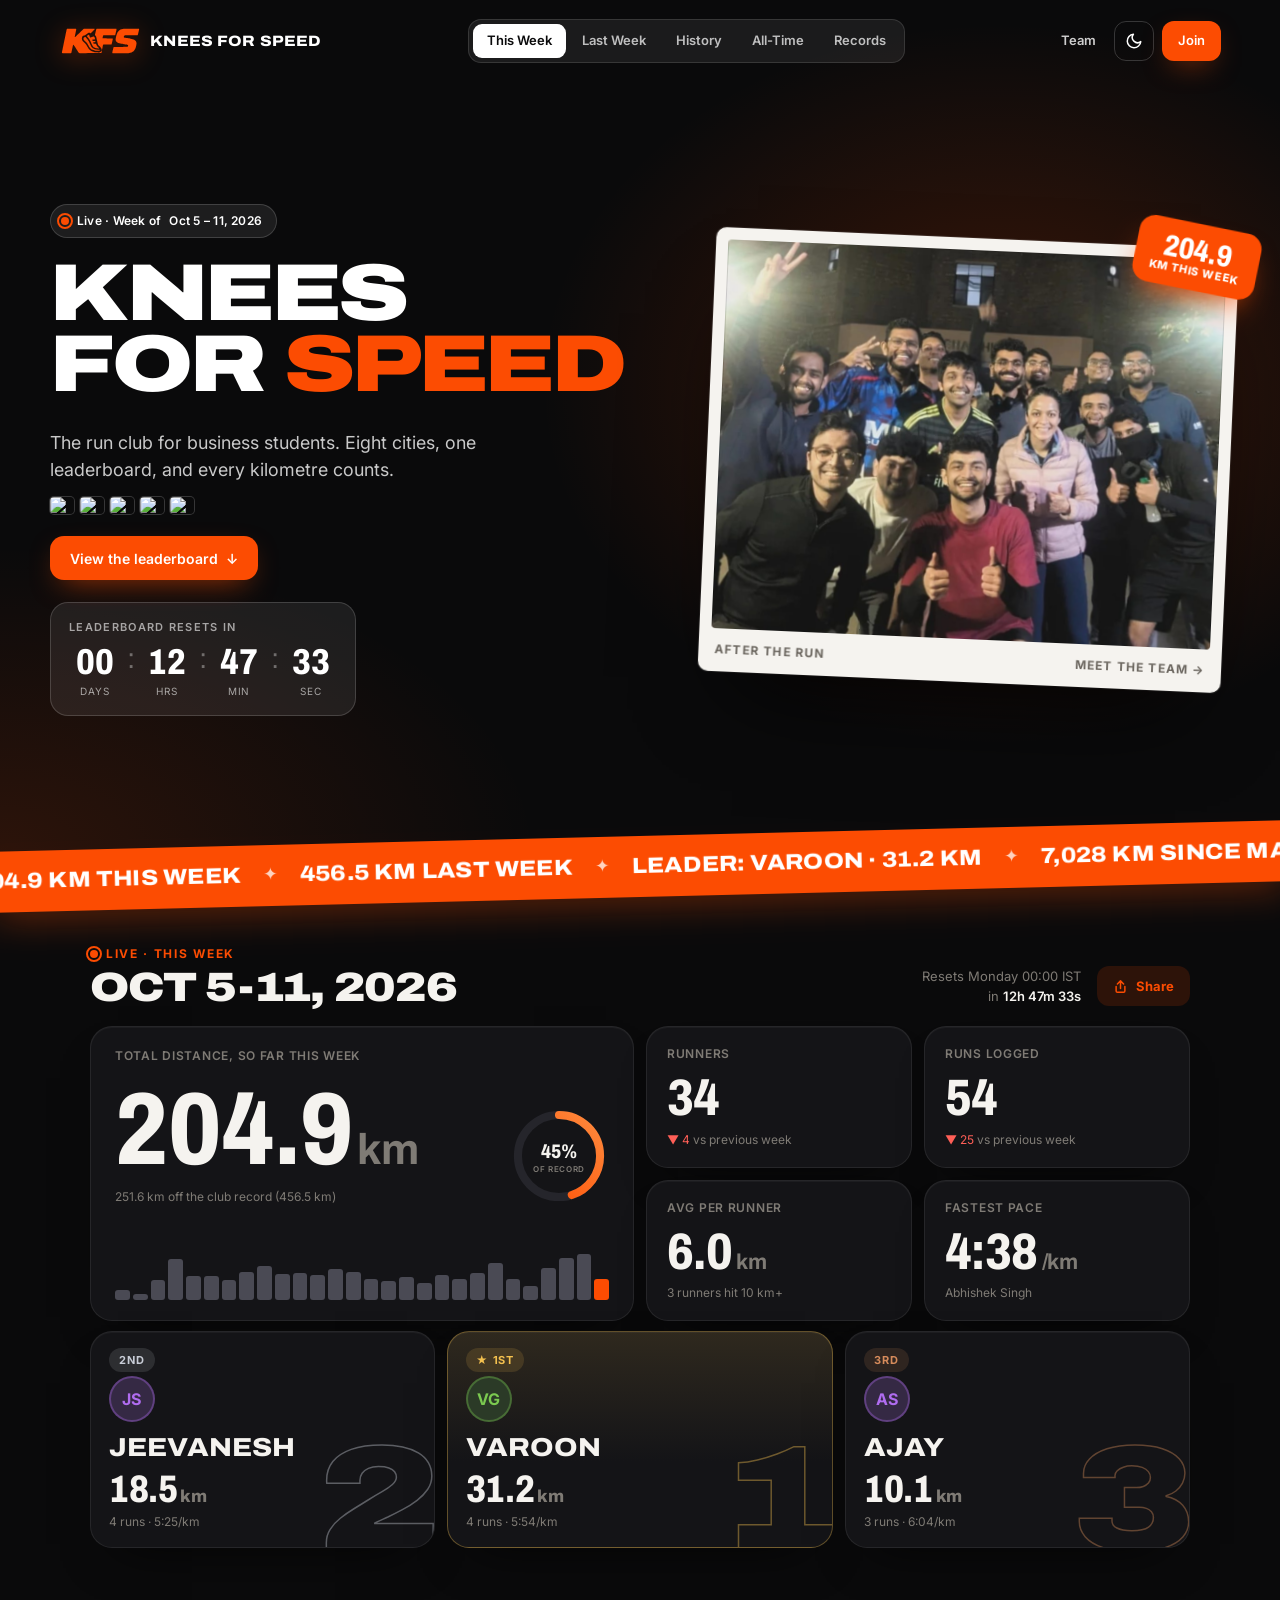
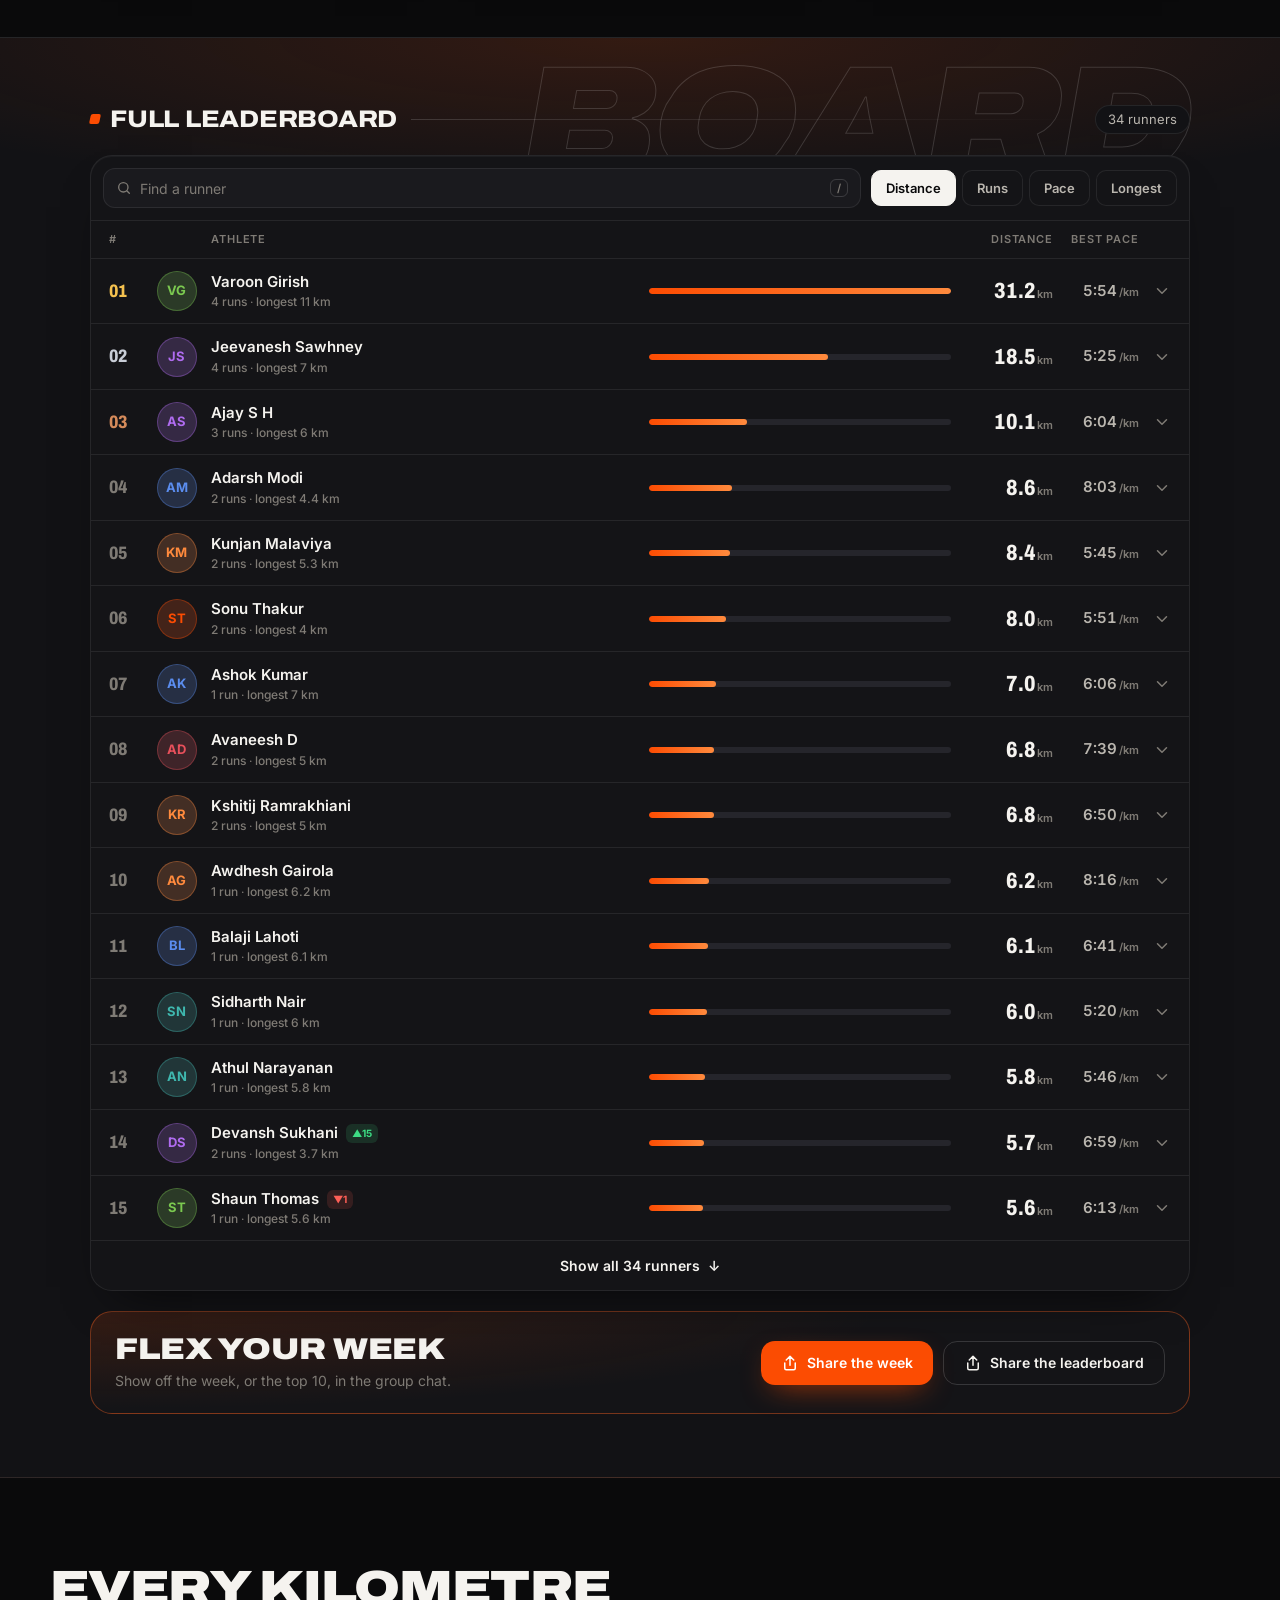
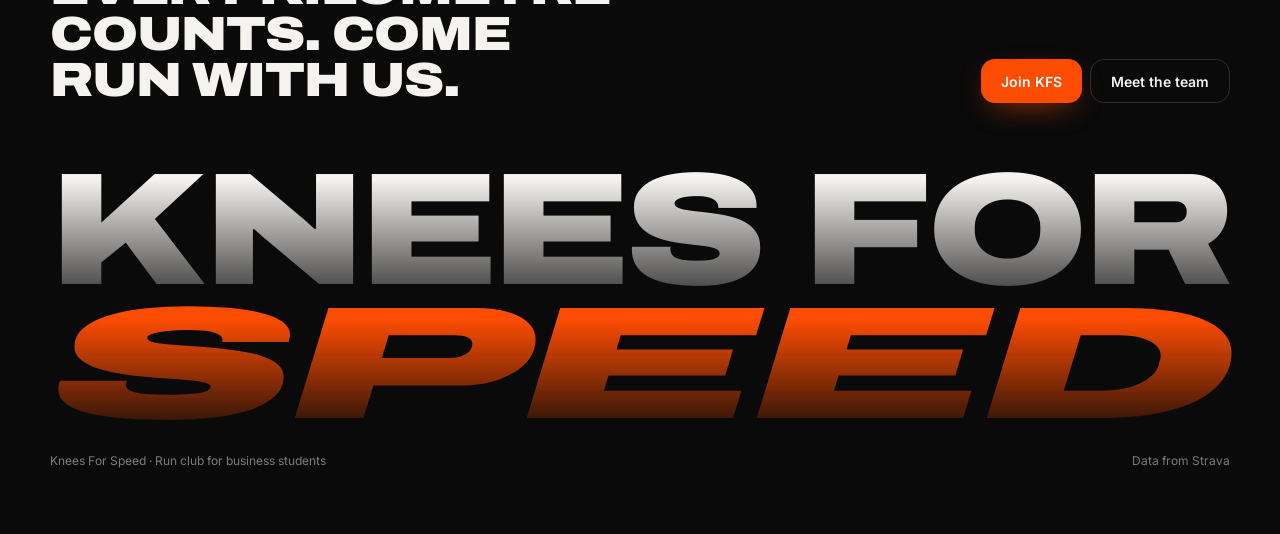
==== index.html @ c0ca11fa "Publish KFS 2.0 preview from 033db33" ====
<!DOCTYPE html>
<html lang="en" data-theme="dark">
<head>
<meta charset="UTF-8">
<meta name="viewport" content="width=device-width, initial-scale=1.0, viewport-fit=cover">
<title>Knees For Speed – Leaderboard</title>
<meta name="description" content="Knees For Speed: the run club for business students. Weekly leaderboard, club records and all-time stats.">
<meta name="theme-color" content="#0A0A0B">
<meta name="robots" content="noindex, nofollow"> <!-- preview build: keep it out of search so it never competes with kneesforspeed.com -->
<link rel="icon" type="image/svg+xml" href="assets/brand/kfs-icon.svg">
<link rel="icon" type="image/png" sizes="32x32" href="assets/brand/kfs-icon-32.png">
<link rel="apple-touch-icon" href="assets/brand/kfs-icon-180.png">
<script>try{var t=localStorage.getItem('kfs2-theme');if(t){document.documentElement.dataset.theme=t;if(t==='light'){var m=document.querySelector('meta[name="theme-color"]');if(m)m.content='#F4F1EC'}}}catch(e){}</script>
<script>try{if(!sessionStorage.getItem('kfs2-intro')&&!matchMedia('(prefers-reduced-motion: reduce)').matches){document.documentElement.classList.add('intro');setTimeout(function(){document.documentElement.classList.remove('intro','intro-leaving')},8000)}}catch(e){}</script>
<!-- Google Analytics: only on the real domain, so localhost previews don't skew stats -->
<script>
  if (location.hostname.endsWith('kneesforspeed.com')) {
    var s = document.createElement('script'); s.async = true; s.src = 'https://www.googletagmanager.com/gtag/js?id=G-J4LDVH8261'; document.head.appendChild(s);
    window.dataLayer = window.dataLayer || [];
    function gtag(){dataLayer.push(arguments);}
    gtag('js', new Date()); gtag('config', 'G-J4LDVH8261');
  }
</script>
<meta property="og:title" content="Knees For Speed – Weekly Leaderboard">
<meta property="og:description" content="Run club for business students. See this week's rankings.">
<meta property="og:image" content="https://github.com/user-attachments/assets/1ad6ab01-41c3-4ac3-8b93-d60dc85ade84">
<meta property="og:url" content="https://kneesforspeed.com">
<meta property="og:type" content="website">
<link rel="preconnect" href="https://fonts.googleapis.com">
<link rel="preconnect" href="https://fonts.gstatic.com" crossorigin>
<link href="https://fonts.googleapis.com/css2?family=Archivo:ital,wdth,wght@0,62..125,400..900;1,62..125,400..900&family=Inter:wght@400;500;600;700&display=swap" rel="stylesheet">
<link rel="stylesheet" href="assets/kfs2.css">
</head>
<body>
<!-- intro: logo reveal that flies into the nav (assets/intro.js); shown once per visit -->
<div class="intro-screen" aria-hidden="true">
  <div class="intro-lines"><i></i><i></i><i></i><i></i><i></i></div>
  <div class="intro-stage">
    <div class="intro-mark"><img src="assets/brand/kfs-logo.svg" alt="" width="613" height="201"><span class="intro-streak"></span></div>
    <div class="intro-bar"><i></i></div>
  </div>
</div>
<div class="progress" aria-hidden="true"></div>
<div class="top-blur" aria-hidden="true"><i></i><i></i><i></i></div>

<header class="nav">
  <a class="brand" href="./" data-route="home" aria-label="Knees For Speed home">
    <img class="brand-logo" src="assets/brand/kfs-logo.svg" alt="KFS" width="80" height="26"><span class="brand-word">Knees For Speed</span>
  </a>
  <nav class="tabs" data-tabs role="tablist" aria-label="Leaderboards">
    <span class="tabs-ind" aria-hidden="true"></span>
    <button class="tab" role="tab" data-route="this-week">This Week</button>
    <button class="tab" role="tab" data-route="last-week">Last Week</button>
    <button class="tab" role="tab" data-route="history">History</button>
    <button class="tab" role="tab" data-route="all-time">All-Time</button>
    <button class="tab" role="tab" data-route="records">Records</button>
  </nav>
  <div class="nav-actions">
    <a class="nav-team" href="team.html">Team</a>
    <button class="icon-btn" data-theme-toggle aria-label="Switch light / dark mode" title="Morning run mode">
      <svg class="theme-moon" viewBox="0 0 24 24" fill="none" stroke="currentColor" stroke-width="2" stroke-linecap="round" stroke-linejoin="round"><path d="M21 12.8A9 9 0 1 1 11.2 3a7 7 0 0 0 9.8 9.8z"/></svg>
      <svg class="theme-sun" viewBox="0 0 24 24" fill="none" stroke="currentColor" stroke-width="2" stroke-linecap="round"><circle cx="12" cy="12" r="4"/><path d="M12 2v2M12 20v2M4.9 4.9l1.4 1.4M17.7 17.7l1.4 1.4M2 12h2M20 12h2M4.9 19.1l1.4-1.4M17.7 6.3l1.4-1.4"/></svg>
    </button>
    <button class="btn btn-primary btn-sm magnetic" data-open="join">Join</button>
  </div>
</header>

<section class="hero" aria-label="Knees For Speed">
  <div class="hero-inner">
    <div class="live-chip fade-up" style="--d:.1s"><span class="pulse"></span>Live · Week of <span data-badge></span></div>
    <h1 class="hero-title" data-split data-fit-title="196" aria-label="Knees For Speed">
      <span class="line" aria-hidden="true">Knees</span>
      <span class="line" aria-hidden="true">For <span class="accent">Speed</span></span>
    </h1>
    <figure class="hero-frame">
      <img src="images/hero-group.jpg" alt="Runners from a KFS group run" width="1079" height="841" fetchpriority="high" onerror="this.closest('figure').remove()">
      <figcaption><span>After the run</span><a class="frame-link" href="team.html">Meet the team →</a></figcaption>
      <span class="frame-sticker" data-hero-stat></span>
    </figure>
    <div class="hero-bottom">
      <div>
        <p class="hero-sub fade-up" style="--d:.7s">The run club for business students. Eight cities, one leaderboard, and every kilometre counts.</p>
        <div class="flags fade-up" style="--d:.8s" aria-label="Cities in India, Germany, France, Italy and Spain">
          <img src="https://flagcdn.com/w40/in.png" alt="India" title="India">
          <img src="https://flagcdn.com/w40/de.png" alt="Germany" title="Germany">
          <img src="https://flagcdn.com/w40/fr.png" alt="France" title="France">
          <img src="https://flagcdn.com/w40/it.png" alt="Italy" title="Italy">
          <img src="https://flagcdn.com/w40/es.png" alt="Spain" title="Spain">
        </div>
        <div class="hero-ctas fade-up" style="--d:.9s">
          <a class="btn btn-primary magnetic" href="./" data-route="home">View the leaderboard <span class="arrow">↓</span></a>
        </div>
      </div>
      <div class="countdown fade-up" style="--d:1s" aria-label="Time until the weekly leaderboard resets">
        <div class="countdown-label">Leaderboard resets in</div>
        <div class="cd">
          <div class="cd-unit"><span class="cd-val" data-cd="d">00</span><span class="cd-lbl">Days</span></div><span class="cd-sep">:</span>
          <div class="cd-unit"><span class="cd-val" data-cd="h">00</span><span class="cd-lbl">Hrs</span></div><span class="cd-sep">:</span>
          <div class="cd-unit"><span class="cd-val" data-cd="m">00</span><span class="cd-lbl">Min</span></div><span class="cd-sep">:</span>
          <div class="cd-unit"><span class="cd-val" data-cd="s">00</span><span class="cd-lbl">Sec</span></div>
        </div>
      </div>
    </div>
  </div>
</section>

<div class="marquee" aria-hidden="true"><div class="marquee-track" id="marquee-track"></div></div>

<main class="main" id="main">
  <section class="view" id="view-week" data-view="week" aria-label="This week"></section>
  <section class="view" id="view-last" data-view="last" aria-label="Last week"></section>
  <section class="view" id="view-history" data-view="history" aria-label="History"></section>
  <section class="view" id="view-alltime" data-view="alltime" aria-label="All-time"></section>
  <section class="view" id="view-records" data-view="records" aria-label="Records"></section>
</main>

<footer class="footer">
  <div class="footer-inner">
    <div class="footer-top">
      <div class="footer-cta">Every kilometre counts. Come run with us.</div>
      <div class="footer-links">
        <button class="btn btn-primary magnetic" data-open="join">Join KFS</button>
        <a class="btn btn-ghost" href="team.html">Meet the team</a>
      </div>
    </div>
    <div class="footer-word" aria-hidden="true"><span class="fw-line" data-fit>Knees For</span><span class="fw-line" data-fit="stretch">Speed</span></div>
    <div class="footer-meta"><span>Knees For Speed · Run club for business students</span><span>Data from Strava</span></div>
  </div>
</footer>

<nav class="tabbar" data-tabs role="tablist" aria-label="Leaderboards">
  <span class="tabbar-ind" aria-hidden="true"></span>
  <button class="tb" role="tab" data-route="this-week"><svg viewBox="0 0 24 24" fill="none" stroke="currentColor" stroke-width="1.8" stroke-linecap="round" stroke-linejoin="round"><path d="M13 4a1.5 1.5 0 1 0 3 0 1.5 1.5 0 0 0-3 0M7 21l3-4 2.5 1L14 14l3 2 3-1M9.5 12 11 8l3.5 1.5L17 13M11 8 7 9.5 6 13"/></svg>This week</button>
  <button class="tb" role="tab" data-route="last-week"><svg viewBox="0 0 24 24" fill="none" stroke="currentColor" stroke-width="1.8" stroke-linecap="round" stroke-linejoin="round"><path d="M3 12a9 9 0 1 0 3-6.7L3 8"/><path d="M3 3v5h5M12 7v5l3 2"/></svg>Last week</button>
  <button class="tb" role="tab" data-route="history"><svg viewBox="0 0 24 24" fill="none" stroke="currentColor" stroke-width="1.8" stroke-linecap="round"><path d="M4 20V10M10 20V4M16 20v-8M22 20H2"/></svg>History</button>
  <button class="tb" role="tab" data-route="all-time"><svg viewBox="0 0 24 24" fill="none" stroke="currentColor" stroke-width="1.8" stroke-linecap="round" stroke-linejoin="round"><circle cx="12" cy="12" r="9"/><path d="M3 12h18M12 3a14 14 0 0 1 0 18M12 3a14 14 0 0 0 0 18"/></svg>All-time</button>
  <button class="tb" role="tab" data-route="records"><svg viewBox="0 0 24 24" fill="none" stroke="currentColor" stroke-width="1.8" stroke-linecap="round" stroke-linejoin="round"><path d="M8 21h8M12 17v4M7 4h10v5a5 5 0 0 1-10 0V4zM17 6h3v1a3 3 0 0 1-3 3M7 6H4v1a3 3 0 0 0 3 3"/></svg>Records</button>
</nav>

<div class="sheet-overlay" id="join" role="dialog" aria-modal="true" aria-labelledby="join-title">
  <div class="sheet" tabindex="-1">
    <div class="sheet-grab" aria-hidden="true"></div>
    <button class="icon-btn sheet-close" data-close aria-label="Close"><svg viewBox="0 0 24 24" fill="none" stroke="currentColor" stroke-width="2" stroke-linecap="round"><path d="M18 6 6 18M6 6l12 12"/></svg></button>
    <div class="sheet-title" id="join-title">Join KFS</div>
    <div class="sheet-sub">Business school run club · 8 cities · growing weekly</div>
    <a class="join-opt" href="https://strava.app.link/9Sa62cOuVYb" target="_blank" rel="noopener" style="--c:#FC4C02">
      <span class="join-ico"><svg viewBox="0 0 24 24" fill="#FC4C02"><path d="M15.387 17.944l-2.089-4.116h-3.065L15.387 24l5.15-10.172h-3.066m-7.008-5.599l2.836 5.598h4.172L10.463 0l-7 13.828h4.169"/></svg></span>
      <span class="join-txt"><b>Join the leaderboard</b><span>Follow KFS on Strava. Your runs get tracked automatically.</span></span>
      <span class="join-arrow">→</span>
    </a>
    <a class="join-opt" href="https://chat.whatsapp.com/DvPdRcacuMw9NPap6H95aM?mode=hqrt3" target="_blank" rel="noopener" style="--c:#25D366">
      <span class="join-ico"><svg viewBox="0 0 24 24" fill="#25D366"><path d="M17.472 14.382c-.297-.149-1.758-.867-2.03-.967-.273-.099-.471-.148-.67.15-.197.297-.767.966-.94 1.164-.173.199-.347.223-.644.075-.297-.15-1.255-.463-2.39-1.475-.883-.788-1.48-1.761-1.653-2.059-.173-.297-.018-.458.13-.606.134-.133.298-.347.446-.52.149-.174.198-.298.298-.497.099-.198.05-.371-.025-.52-.075-.149-.669-1.612-.916-2.207-.242-.579-.487-.5-.669-.51-.173-.008-.371-.01-.57-.01-.198 0-.52.074-.792.372-.272.297-1.04 1.016-1.04 2.479 0 1.462 1.065 2.875 1.213 3.074.149.198 2.096 3.2 5.077 4.487.709.306 1.262.489 1.694.625.712.227 1.36.195 1.871.118.571-.085 1.758-.719 2.006-1.413.248-.694.248-1.289.173-1.413-.074-.124-.272-.198-.57-.347m-5.421 7.403h-.004a9.87 9.87 0 01-5.031-1.378l-.361-.214-3.741.982.998-3.648-.235-.374a9.86 9.86 0 01-1.51-5.26c.001-5.45 4.436-9.884 9.888-9.884 2.64 0 5.122 1.03 6.988 2.898a9.825 9.825 0 012.893 6.994c-.003 5.45-4.437 9.884-9.885 9.884m8.413-18.297A11.815 11.815 0 0012.05 0C5.495 0 .16 5.335.157 11.892c0 2.096.547 4.142 1.588 5.945L.057 24l6.305-1.654a11.882 11.882 0 005.683 1.448h.005c6.554 0 11.89-5.335 11.893-11.893a11.821 11.821 0 00-3.48-8.413z"/></svg></span>
      <span class="join-txt"><b>Weekly updates</b><span>WhatsApp community for leaderboard drops and run chat.</span></span>
      <span class="join-arrow">→</span>
    </a>
    <a class="join-opt" href="https://www.instagram.com/knees_for_speed_mdig" target="_blank" rel="noopener" style="--c:#E1306C">
      <span class="join-ico"><svg viewBox="0 0 24 24" fill="#E1306C"><path d="M12 2.163c3.204 0 3.584.012 4.85.07 3.252.148 4.771 1.691 4.919 4.919.058 1.265.069 1.645.069 4.849 0 3.205-.012 3.584-.069 4.849-.149 3.225-1.664 4.771-4.919 4.919-1.266.058-1.644.07-4.85.07-3.204 0-3.584-.012-4.849-.07-3.26-.149-4.771-1.699-4.919-4.92-.058-1.265-.07-1.644-.07-4.849 0-3.204.013-3.583.07-4.849.149-3.227 1.664-4.771 4.919-4.919 1.266-.057 1.645-.069 4.849-.069zm0-2.163c-3.259 0-3.667.014-4.947.072-4.358.2-6.78 2.618-6.98 6.98-.059 1.281-.073 1.689-.073 4.948 0 3.259.014 3.668.072 4.948.2 4.358 2.618 6.78 6.98 6.98 1.281.058 1.689.072 4.948.072 3.259 0 3.668-.014 4.948-.072 4.354-.2 6.782-2.618 6.979-6.98.059-1.28.073-1.689.073-4.948 0-3.259-.014-3.667-.072-4.947-.196-4.354-2.617-6.78-6.979-6.98-1.281-.059-1.69-.073-4.949-.073zm0 5.838c-3.403 0-6.162 2.759-6.162 6.162s2.759 6.163 6.162 6.163 6.162-2.759 6.162-6.163c0-3.403-2.759-6.162-6.162-6.162zm0 10.162c-2.209 0-4-1.79-4-4 0-2.209 1.791-4 4-4s4 1.791 4 4c0 2.21-1.791 4-4 4zm6.406-11.845c-.796 0-1.441.645-1.441 1.44s.645 1.44 1.441 1.44c.795 0 1.439-.645 1.439-1.44s-.644-1.44-1.439-1.44z"/></svg></span>
      <span class="join-txt"><b>Run stories &amp; content</b><span>Run posts, race recaps and club life on Instagram.</span></span>
      <span class="join-arrow">→</span>
    </a>
  </div>
</div>

<!-- share sheet: preview of the week's share card (assets/share.js) -->
<div class="sheet-overlay" id="share" role="dialog" aria-modal="true" aria-labelledby="share-title">
  <div class="sheet share-sheet" tabindex="-1">
    <div class="sheet-grab" aria-hidden="true"></div>
    <button class="icon-btn sheet-close" data-close aria-label="Close"><svg viewBox="0 0 24 24" fill="none" stroke="currentColor" stroke-width="2" stroke-linecap="round"><path d="M18 6 6 18M6 6l12 12"/></svg></button>
    <div class="sheet-title" id="share-title">Flex your week</div>
    <div class="sheet-sub" data-share-sub>Post it, save it, or share it to the family group chat.</div>
    <div class="seg share-seg" role="group" aria-label="Which image" data-share-seg hidden></div>
    <div class="share-preview">
      <button class="icon-btn share-arrow prev" type="button" data-style-prev aria-label="Previous design"><svg viewBox="0 0 24 24" fill="none" stroke="currentColor" stroke-width="2" stroke-linecap="round" stroke-linejoin="round"><path d="m15 18-6-6 6-6"/></svg></button>
      <img data-share-img alt="" draggable="false">
      <button class="icon-btn share-arrow next" type="button" data-style-next aria-label="Next design"><svg viewBox="0 0 24 24" fill="none" stroke="currentColor" stroke-width="2" stroke-linecap="round" stroke-linejoin="round"><path d="m9 18 6-6-6-6"/></svg></button>
    </div>
    <div class="share-pager"><span class="share-dots" data-style-dots></span><span data-style-name aria-live="polite"></span></div>
    <div class="share-actions">
      <button class="btn btn-primary" data-share-native hidden><svg viewBox="0 0 24 24" fill="none" stroke="currentColor" stroke-width="2" stroke-linecap="round" stroke-linejoin="round"><path d="M12 3v12M7 8l5-5 5 5"/><path d="M5 12v7a2 2 0 0 0 2 2h10a2 2 0 0 0 2-2v-7"/></svg>Share</button>
      <button class="btn btn-ghost" data-share-save><svg viewBox="0 0 24 24" fill="none" stroke="currentColor" stroke-width="2" stroke-linecap="round" stroke-linejoin="round"><path d="M12 3v12M7 10l5 5 5-5"/><path d="M5 21h14"/></svg>Save</button>
      <button class="btn btn-ghost" data-share-copy hidden><svg viewBox="0 0 24 24" fill="none" stroke="currentColor" stroke-width="2" stroke-linecap="round" stroke-linejoin="round"><rect x="9" y="9" width="12" height="12" rx="2"/><path d="M5 15V5a2 2 0 0 1 2-2h10"/></svg>Copy</button>
    </div>
    <div class="share-note" data-share-note role="status"></div>
  </div>
</div>

<!-- Data anchors kept in the exact shape scripts/update_leaderboard.py expects
     (week badge + one card per archived week). Hidden; the app reads them. -->
<div id="data-src" hidden>
  <div class="week-badge"><span>Oct 5 – 11, 2026</span></div>
  <!-- hist-source:start -->
    <div class="hist-week-card" id="hist-week-sep28"><div class="hist-week-title">Sep 28 – Oct 4, 2026</div></div>
    <div class="hist-week-card" id="hist-week-sep21"><div class="hist-week-title">Sep 21 – 27, 2026</div></div>
    <div class="hist-week-card" id="hist-week-sep14"><div class="hist-week-title">Sep 14 – 20, 2026</div></div>
    <div class="hist-week-card" id="hist-week-sep7"><div class="hist-week-title">Sep 7 – 13, 2026</div></div>
    <div class="hist-week-card" id="hist-week-aug24"><div class="hist-week-title">Aug 24 – 30, 2026</div></div>
    <div class="hist-week-card" id="hist-week-aug17"><div class="hist-week-title">Aug 17 – 23, 2026</div></div>
    <div class="hist-week-card" id="hist-week-aug10"><div class="hist-week-title">Aug 10 – 16, 2026</div></div>
    <div class="hist-week-card" id="hist-week-aug3"><div class="hist-week-title">Aug 3 – 9, 2026</div></div>
    <div class="hist-week-card" id="hist-week-jul27"><div class="hist-week-title">Jul 27 – Aug 2, 2026</div></div>
    <div class="hist-week-card" id="hist-week-jul20"><div class="hist-week-title">Jul 20 – 26, 2026</div></div>
    <div class="hist-week-card" id="hist-week-jul13"><div class="hist-week-title">Jul 13 – 19, 2026</div></div>
    <div class="hist-week-card" id="hist-week-jul6"><div class="hist-week-title">Jul 6 – 12, 2026</div></div>
    <div class="hist-week-card" id="hist-week-jun29"><div class="hist-week-title">Jun 29 – Jul 5, 2026</div></div>
    <div class="hist-week-card" id="hist-week-jun22"><div class="hist-week-title">Jun 22 – 28, 2026</div></div>
    <div class="hist-week-card" id="hist-week-jun15"><div class="hist-week-title">Jun 15 – 21, 2026</div></div>
    <div class="hist-week-card" id="hist-week-jun8"><div class="hist-week-title">Jun 8 – 14, 2026</div></div>
    <div class="hist-week-card" id="hist-week-jun1"><div class="hist-week-title">Jun 1 – 7, 2026</div></div>
    <div class="hist-week-card" id="hist-week-may25"><div class="hist-week-title">May 25 – 31, 2026</div></div>
    <div class="hist-week-card" id="hist-week-may18"><div class="hist-week-title">May 18 – 24, 2026</div></div>
    <div class="hist-week-card" id="hist-week-may11"><div class="hist-week-title">May 11 – 17, 2026</div></div>
    <div class="hist-week-card" id="hist-week-may4"><div class="hist-week-title">May 4 – 10, 2026</div></div>
    <div class="hist-week-card" id="hist-week-apr27"><div class="hist-week-title">Apr 27 – May 3, 2026</div></div>
    <div class="hist-week-card" id="hist-week-apr20"><div class="hist-week-title">Apr 20 – 26, 2026</div></div>
    <div class="hist-week-card" id="hist-week-apr13"><div class="hist-week-title">Apr 13 – 19, 2026</div></div>
    <div class="hist-week-card" id="hist-week-apr6"><div class="hist-week-title">Apr 6 – 12, 2026</div></div>
    <div class="hist-week-card" id="hist-week-mar30"><div class="hist-week-title">Mar 30 – Apr 5, 2026</div></div>
    <div class="hist-week-card" id="hist-week-mar23"><div class="hist-week-title">Mar 23 – 29, 2026</div></div>  <!-- hist-source:end -->
</div>

<script>
const hofData = {
  speed: {
    "5K":  [{name:"Sidharth Nair",time:1239,timeStr:"20:39",pace:"4:07/km"},{name:"Sidharth Nair",time:1318,timeStr:"21:58",pace:"4:23/km"},{name:"Sidharth Nair",time:1352,timeStr:"22:32",pace:"4:29/km"},{name:"Swamini G",time:1359,timeStr:"22:39",pace:"4:31/km"},{name:"Bhargav Kumare",time:1380,timeStr:"23:00",pace:"4:36/km"},{name:"Abhishek Singh",time:1410,timeStr:"23:30",pace:"4:42/km"},{name:"Sidharth Nair",time:1419,timeStr:"23:39",pace:"4:43/km"},{name:"Sidharth Nair",time:1434,timeStr:"23:54",pace:"4:46/km"}],
    "10K": [{name:"Sidharth Nair",time:2866,timeStr:"47:46",pace:"4:46/km"},{name:"Abhishek Singh",time:2905,timeStr:"48:25",pace:"4:50/km"},{name:"Sidharth Nair",time:2963,timeStr:"49:23",pace:"4:55/km"},{name:"Sidharth Nair",time:2982,timeStr:"49:42",pace:"4:57/km"},{name:"Sidharth Nair",time:2991,timeStr:"49:51",pace:"4:58/km"},{name:"Abhishek Singh",time:3014,timeStr:"50:14",pace:"5:13/km"},{name:"Sidharth Nair",time:3130,timeStr:"52:10",pace:"5:12/km"},{name:"Sidharth Nair",time:3166,timeStr:"52:46",pace:"5:16/km"}],
    "21K": [{name:"Sidharth Nair",time:6102,timeStr:"1:41:42",pace:"4:49/km"},{name:"Sidharth Nair",time:6263,timeStr:"1:44:23",pace:"4:56/km"},{name:"Sidharth Nair",time:6452,timeStr:"1:47:32",pace:"5:05/km"},{name:"Sidharth Nair",time:7069,timeStr:"1:57:49",pace:"5:34/km"},{name:"Rishendra Chauhan",time:7226,timeStr:"2:00:26",pace:"5:42/km"},{name:"Ashok Kumar",time:7537,timeStr:"2:05:37",pace:"5:57/km"},{name:"Bhargav Kumare",time:8095,timeStr:"2:14:55",pace:"6:23/km"},{name:"Anurup De",time:8409,timeStr:"2:20:09",pace:"6:31/km"}],
    "42K": []
  },
  individual: {
    longestRun:   [{name:"Bhargav Kumare",val:43.8},{name:"Mihir Pandit",val:27.3},{name:"Sakha Ghotekar",val:23.0}],
    mostKmWeek:   [{name:"Swadit Chandan",val:52.0,week:"Sep 28 – Oct 4, 2026"},{name:"Bhargav Kumare",val:50.3,week:"Apr 6 – 12, 2026"},{name:"varoon girish",val:47.4,week:"Sep 28 – Oct 4, 2026"}],
    mostRunsWeek: [{name:"Devansh Sukhani",val:9,week:"Jun 29 – Jul 5, 2026"},{name:"Saksham G",val:9,week:"Jun 1 – 7, 2026"},{name:"Diksin Gulati",val:8,week:"May 25 – 31, 2026"}],
    mostWeeks:    [{name:"Ashok Kumar",val:23},{name:"Rishendra Chauhan",val:22},{name:"Anurup De",val:20}]
  },
  club: {
    bestWeekKm:  {val:456.5,runners:38,week:"Sep 28 – Oct 4, 2026"},
    mostRunners: {val:43,km:420.4,week:"Sep 21 – 27, 2026"}
  }
};
const athletes = [
  { name: "varoon girish", distance: 31.2, runs: 4, longest: 11.0, pace: "5:54", paceVal: 354, avgPace: "6:02", avgPaceVal: 362, elev: "115m", color: "#FC4C02" },
  { name: "Jeevanesh Sawhney", distance: 18.5, runs: 4, longest: 7.0, pace: "5:25", paceVal: 325, avgPace: "5:51", avgPaceVal: 351, elev: "58m", color: "#e05c00" },
  { name: "Ajay S H", distance: 10.1, runs: 3, longest: 6.0, pace: "6:04", paceVal: 364, avgPace: "6:29", avgPaceVal: 389, elev: "32m", color: "#d45a00" },
  { name: "Adarsh Modi", distance: 8.6, runs: 2, longest: 4.4, pace: "8:03", paceVal: 483, avgPace: "8:50", avgPaceVal: 530, elev: "13m", color: "#c85500" },
  { name: "Kunjan Malaviya", distance: 8.4, runs: 2, longest: 5.3, pace: "5:45", paceVal: 345, avgPace: "5:58", avgPaceVal: 358, elev: "32m", color: "#bc5000" },
  { name: "Sonu Thakur", distance: 8.0, runs: 2, longest: 4.0, pace: "5:51", paceVal: 351, avgPace: "5:57", avgPaceVal: 357, elev: "24m", color: "#b04b00" },
  { name: "Ashok Kumar", distance: 7.0, runs: 1, longest: 7.0, pace: "6:06", paceVal: 366, avgPace: "6:06", avgPaceVal: 366, elev: "17m", color: "#a44600" },
  { name: "avaneesh d", distance: 6.8, runs: 2, longest: 5.0, pace: "7:39", paceVal: 459, avgPace: "8:02", avgPaceVal: 482, elev: "23m", color: "#984100" },
  { name: "Kshitij Ramrakhiani", distance: 6.8, runs: 2, longest: 5.0, pace: "6:50", paceVal: 410, avgPace: "6:51", avgPaceVal: 411, elev: "27m", color: "#8c3c00" },
  { name: "Awdhesh Gairola", distance: 6.2, runs: 1, longest: 6.2, pace: "8:16", paceVal: 496, avgPace: "8:16", avgPaceVal: 496, elev: "46m", color: "#803700" },
  { name: "balaji lahoti", distance: 6.1, runs: 1, longest: 6.1, pace: "6:41", paceVal: 401, avgPace: "6:41", avgPaceVal: 401, elev: "21m", color: "#7a3200" },
  { name: "Sidharth Nair", distance: 6.0, runs: 1, longest: 6.0, pace: "5:20", paceVal: 320, avgPace: "5:20", avgPaceVal: 320, elev: "20m", color: "#742d00" },
  { name: "Athul Narayanan", distance: 5.8, runs: 1, longest: 5.8, pace: "5:46", paceVal: 346, avgPace: "5:46", avgPaceVal: 346, elev: "28m", color: "#6e2800" },
  { name: "Devansh Sukhani", distance: 5.7, runs: 2, longest: 3.7, pace: "6:59", paceVal: 419, avgPace: "8:56", avgPaceVal: 536, elev: "22m", color: "#682300" },
  { name: "Shaun Thomas", distance: 5.6, runs: 1, longest: 5.6, pace: "6:13", paceVal: 373, avgPace: "6:13", avgPaceVal: 373, elev: "24m", color: "#621e00" },
  { name: "Abhishek Singh", distance: 5.2, runs: 1, longest: 5.2, pace: "4:38", paceVal: 278, avgPace: "4:38", avgPaceVal: 278, elev: "52m", color: "#5c1900" },
  { name: "Yash Vardhan singh", distance: 5.0, runs: 1, longest: 5.0, pace: "6:13", paceVal: 373, avgPace: "6:13", avgPaceVal: 373, elev: "16m", color: "#561500" },
  { name: "Nachiket Pethe", distance: 5.0, runs: 1, longest: 5.0, pace: "7:30", paceVal: 450, avgPace: "7:30", avgPaceVal: 450, elev: "24m", color: "#501100" },
  { name: "Swamini G", distance: 5.0, runs: 1, longest: 5.0, pace: "6:28", paceVal: 388, avgPace: "6:28", avgPaceVal: 388, elev: "9m", color: "#4a0e00" },
  { name: "Aditya Mudgal", distance: 5.0, runs: 1, longest: 5.0, pace: "8:22", paceVal: 502, avgPace: "8:22", avgPaceVal: 502, elev: "4m", color: "#440b00" },
  { name: "Harshit Gulati", distance: 4.6, runs: 1, longest: 4.6, pace: "7:47", paceVal: 467, avgPace: "7:47", avgPaceVal: 467, elev: "5m", color: "#3e0800" },
  { name: "Rushika Singh", distance: 4.4, runs: 4, longest: 1.5, pace: "6:45", paceVal: 405, avgPace: "8:17", avgPaceVal: 497, elev: "12m", color: "#380500" },
  { name: "Diksin Gulati", distance: 4.0, runs: 1, longest: 4.0, pace: "6:09", paceVal: 369, avgPace: "6:09", avgPaceVal: 369, elev: "27m", color: "#320300" },
  { name: "Prabhveer Singh Khurana", distance: 3.8, runs: 3, longest: 2.2, pace: "5:51", paceVal: 351, avgPace: "7:05", avgPaceVal: 425, elev: "12m", color: "#2c0100" },
  { name: "Shivansh Kansal", distance: 3.6, runs: 1, longest: 3.6, pace: "6:45", paceVal: 405, avgPace: "6:45", avgPaceVal: 405, elev: "22m", color: "#FC4C02" },
  { name: "Sujal Pruthi", distance: 3.5, runs: 1, longest: 3.5, pace: "6:35", paceVal: 395, avgPace: "6:35", avgPaceVal: 395, elev: "12m", color: "#e05c00" },
  { name: "Ananya S", distance: 3.0, runs: 1, longest: 3.0, pace: "7:27", paceVal: 447, avgPace: "7:27", avgPaceVal: 447, elev: "8m", color: "#d45a00" },
  { name: "Shivansh Agarwal", distance: 2.7, runs: 2, longest: 1.5, pace: "6:16", paceVal: 376, avgPace: "7:29", avgPaceVal: 449, elev: "6m", color: "#c85500" },
  { name: "Anurup De", distance: 2.7, runs: 1, longest: 2.7, pace: "6:23", paceVal: 383, avgPace: "6:23", avgPaceVal: 383, elev: "10m", color: "#bc5000" },
  { name: "Srijan Shrey", distance: 2.0, runs: 1, longest: 2.0, pace: "5:28", paceVal: 328, avgPace: "5:28", avgPaceVal: 328, elev: "8m", color: "#b04b00" },
  { name: "Angad Singh Pental", distance: 1.8, runs: 1, longest: 1.8, pace: "8:20", paceVal: 500, avgPace: "8:20", avgPaceVal: 500, elev: "--", color: "#a44600" },
  { name: "Rachit Mittal", distance: 1.0, runs: 1, longest: 1.0, pace: "8:06", paceVal: 486, avgPace: "8:06", avgPaceVal: 486, elev: "22m", color: "#984100" },
  { name: "Krishna Tulshidas Ghotekar", distance: 1.0, runs: 1, longest: 1.0, pace: "7:35", paceVal: 455, avgPace: "7:35", avgPaceVal: 455, elev: "--", color: "#8c3c00" },
  { name: "Sourabh M", distance: 0.8, runs: 1, longest: 0.8, pace: "12:58", paceVal: 778, avgPace: "12:58", avgPaceVal: 778, elev: "--", color: "#803700" }
];

const prevAthletes = ["varoon girish", "Jeevanesh Sawhney", "Ajay S H", "Adarsh Modi", "Kunjan Malaviya", "Sonu Thakur", "Ashok Kumar", "avaneesh d", "Kshitij Ramrakhiani", "Awdhesh Gairola", "balaji lahoti", "Sidharth Nair", "Athul Narayanan", "Shaun Thomas", "Abhishek Singh", "Yash Vardhan singh", "Nachiket Pethe", "Swamini G", "Aditya Mudgal", "Harshit Gulati", "Rushika Singh", "Diksin Gulati", "Prabhveer Singh Khurana", "Shivansh Kansal", "Sujal Pruthi", "Ananya S", "Shivansh Agarwal", "Anurup De", "Devansh Sukhani", "Srijan Shrey", "Angad Singh Pental", "Rachit Mittal", "Krishna Tulshidas Ghotekar", "Sourabh M"];

const historicalWeeks = {
  "hist-week-sep28": {
    sortKey: "distance",
    athletes: [
      { name: "Swadit Chandan", distance: 52.0, runs: 5, longest: 15.1, pace: "6:07", paceVal: 367, avgPace: "6:45", avgPaceVal: 405, elev: "172m" },
      { name: "varoon girish", distance: 47.4, runs: 7, longest: 10.4, pace: "5:13", paceVal: 313, avgPace: "5:51", avgPaceVal: 351, elev: "176m" },
      { name: "Sujal Pruthi", distance: 36.2, runs: 2, longest: 22.2, pace: "7:38", paceVal: 458, avgPace: "8:02", avgPaceVal: 482, elev: "71m" },
      { name: "Anurup De", distance: 31.7, runs: 2, longest: 21.5, pace: "6:31", paceVal: 391, avgPace: "6:38", avgPaceVal: 398, elev: "106m" },
      { name: "Sidharth Nair", distance: 29.8, runs: 3, longest: 21.1, pace: "4:49", paceVal: 289, avgPace: "5:00", avgPaceVal: 300, elev: "57m" },
      { name: "Ashok Kumar", distance: 29.6, runs: 4, longest: 10.0, pace: "5:47", paceVal: 347, avgPace: "6:14", avgPaceVal: 374, elev: "66m" },
      { name: "Rachit Mittal", distance: 21.0, runs: 2, longest: 16.0, pace: "7:12", paceVal: 432, avgPace: "7:32", avgPaceVal: 452, elev: "93m" },
      { name: "Sidhartha Thakur", distance: 16.6, runs: 4, longest: 6.0, pace: "7:23", paceVal: 443, avgPace: "9:18", avgPaceVal: 558, elev: "285m" },
      { name: "Yash Vardhan singh", distance: 16.1, runs: 2, longest: 12.1, pace: "5:24", paceVal: 324, avgPace: "6:09", avgPaceVal: 369, elev: "485m" },
      { name: "avaneesh d", distance: 15.2, runs: 4, longest: 5.0, pace: "7:51", paceVal: 471, avgPace: "8:15", avgPaceVal: 495, elev: "48m" },
      { name: "Diksin Gulati", distance: 13.4, runs: 2, longest: 8.3, pace: "6:29", paceVal: 389, avgPace: "6:29", avgPaceVal: 389, elev: "48m" },
      { name: "Aditya Mudgal", distance: 13.4, runs: 4, longest: 5.0, pace: "5:51", paceVal: 351, avgPace: "6:18", avgPaceVal: 378, elev: "10m" },
      { name: "Ajay S H", distance: 13.0, runs: 2, longest: 11.8, pace: "6:20", paceVal: 380, avgPace: "6:25", avgPaceVal: 385, elev: "42m" },
      { name: "Awdhesh Gairola", distance: 11.7, runs: 3, longest: 4.6, pace: "6:25", paceVal: 385, avgPace: "7:43", avgPaceVal: 463, elev: "58m" },
      { name: "Preet Kunwar Singh", distance: 10.6, runs: 1, longest: 10.6, pace: "7:27", paceVal: 447, avgPace: "7:27", avgPaceVal: 447, elev: "12m" },
      { name: "Aryan Chopra", distance: 8.4, runs: 2, longest: 5.0, pace: "6:30", paceVal: 390, avgPace: "6:48", avgPaceVal: 408, elev: "15m" },
      { name: "Prabhveer Singh Khurana", distance: 7.7, runs: 3, longest: 3.0, pace: "6:44", paceVal: 404, avgPace: "7:32", avgPaceVal: 452, elev: "24m" },
      { name: "Utsav Wadhwa", distance: 6.8, runs: 2, longest: 5.0, pace: "6:37", paceVal: 397, avgPace: "6:41", avgPaceVal: 401, elev: "--" },
      { name: "Dhyanam Jethva", distance: 6.1, runs: 2, longest: 3.1, pace: "7:37", paceVal: 457, avgPace: "7:47", avgPaceVal: 467, elev: "30m" },
      { name: "Shivansh Kansal", distance: 6.0, runs: 1, longest: 6.0, pace: "7:23", paceVal: 443, avgPace: "7:23", avgPaceVal: 443, elev: "36m" },
      { name: "Ananya S", distance: 5.7, runs: 2, longest: 3.3, pace: "7:33", paceVal: 453, avgPace: "7:36", avgPaceVal: 456, elev: "18m" },
      { name: "Abhishek Singh", distance: 5.7, runs: 2, longest: 4.2, pace: "4:16", paceVal: 256, avgPace: "5:02", avgPaceVal: 302, elev: "59m" },
      { name: "Kunjan Malaviya", distance: 5.2, runs: 1, longest: 5.2, pace: "5:47", paceVal: 347, avgPace: "5:47", avgPaceVal: 347, elev: "20m" },
      { name: "balaji lahoti", distance: 5.1, runs: 1, longest: 5.1, pace: "7:08", paceVal: 428, avgPace: "7:08", avgPaceVal: 428, elev: "16m" },
      { name: "Sonu Thakur", distance: 4.2, runs: 2, longest: 4.0, pace: "5:13", paceVal: 313, avgPace: "5:54", avgPaceVal: 354, elev: "14m" },
      { name: "Pulkesh Parwani", distance: 4.0, runs: 1, longest: 4.0, pace: "6:57", paceVal: 417, avgPace: "6:57", avgPaceVal: 417, elev: "2m" },
      { name: "Aryann Mobin", distance: 4.0, runs: 1, longest: 4.0, pace: "7:23", paceVal: 443, avgPace: "7:23", avgPaceVal: 443, elev: "16m" },
      { name: "Rushika Singh", distance: 3.7, runs: 2, longest: 2.8, pace: "7:30", paceVal: 450, avgPace: "7:35", avgPaceVal: 455, elev: "13m" },
      { name: "Diplav Singh", distance: 3.6, runs: 1, longest: 3.6, pace: "5:44", paceVal: 344, avgPace: "5:44", avgPaceVal: 344, elev: "10m" },
      { name: "Muskan Jhunjhunwala", distance: 3.6, runs: 1, longest: 3.6, pace: "8:18", paceVal: 498, avgPace: "8:18", avgPaceVal: 498, elev: "14m" },
      { name: "Krish Rajiv Nair", distance: 3.5, runs: 1, longest: 3.5, pace: "10:48", paceVal: 648, avgPace: "10:48", avgPaceVal: 648, elev: "17m" },
      { name: "Priyanshu Bhattacharya", distance: 3.1, runs: 1, longest: 3.1, pace: "6:21", paceVal: 381, avgPace: "6:21", avgPaceVal: 381, elev: "7m" },
      { name: "Ambuj Saxena", distance: 3.0, runs: 1, longest: 3.0, pace: "10:22", paceVal: 622, avgPace: "10:22", avgPaceVal: 622, elev: "17m" },
      { name: "Harshit Gulati", distance: 2.6, runs: 1, longest: 2.6, pace: "7:38", paceVal: 458, avgPace: "7:38", avgPaceVal: 458, elev: "4m" },
      { name: "Angad Singh Pental", distance: 2.5, runs: 1, longest: 2.5, pace: "7:49", paceVal: 469, avgPace: "7:49", avgPaceVal: 469, elev: "--" },
      { name: "Aakarsh Thora", distance: 2.1, runs: 1, longest: 2.1, pace: "7:23", paceVal: 443, avgPace: "7:23", avgPaceVal: 443, elev: "7m" },
      { name: "Sharvil Patil", distance: 1.2, runs: 1, longest: 1.2, pace: "5:10", paceVal: 310, avgPace: "5:10", avgPaceVal: 310, elev: "2m" },
      { name: "Athul Narayanan", distance: 1.0, runs: 1, longest: 1.0, pace: "6:57", paceVal: 417, avgPace: "6:57", avgPaceVal: 417, elev: "4m" }
    ]
  },
  "hist-week-sep21": {
    sortKey: "distance",
    athletes: [
      { name: "varoon girish", distance: 30.6, runs: 4, longest: 8.7, pace: "5:45", paceVal: 345, avgPace: "5:45", avgPaceVal: 345, elev: "143m" },
      { name: "Ashok Kumar", distance: 30.2, runs: 3, longest: 15.0, pace: "6:23", paceVal: 383, avgPace: "6:23", avgPaceVal: 383, elev: "70m" },
      { name: "Aditya Mudgal", distance: 28.5, runs: 4, longest: 15.0, pace: "6:27", paceVal: 387, avgPace: "6:27", avgPaceVal: 387, elev: "90m" },
      { name: "Swamini G", distance: 23.4, runs: 2, longest: 20.4, pace: "7:04", paceVal: 424, avgPace: "7:04", avgPaceVal: 424, elev: "33m" },
      { name: "Yash Vardhan singh", distance: 21.2, runs: 4, longest: 7.1, pace: "6:02", paceVal: 362, avgPace: "6:02", avgPaceVal: 362, elev: "72m" },
      { name: "Swadit Chandan", distance: 21.1, runs: 1, longest: 21.1, pace: "7:19", paceVal: 439, avgPace: "7:19", avgPaceVal: 439, elev: "69m" },
      { name: "Rishendra Chauhan", distance: 20.6, runs: 2, longest: 15.0, pace: "6:11", paceVal: 371, avgPace: "6:11", avgPaceVal: 371, elev: "72m" },
      { name: "Rachit Mittal", distance: 16.0, runs: 3, longest: 9.7, pace: "6:47", paceVal: 407, avgPace: "6:47", avgPaceVal: 407, elev: "57m" },
      { name: "Diksin Gulati", distance: 14.2, runs: 3, longest: 5.0, pace: "6:07", paceVal: 367, avgPace: "6:07", avgPaceVal: 367, elev: "78m" },
      { name: "Niranjan Neelakantan", distance: 14.0, runs: 2, longest: 12.2, pace: "6:36", paceVal: 396, avgPace: "6:36", avgPaceVal: 396, elev: "323m" },
      { name: "Angad Singh Pental", distance: 13.7, runs: 3, longest: 8.0, pace: "8:01", paceVal: 481, avgPace: "8:01", avgPaceVal: 481, elev: "--" },
      { name: "Abhishek Singh", distance: 13.0, runs: 2, longest: 10.0, pace: "4:59", paceVal: 299, avgPace: "4:59", avgPaceVal: 299, elev: "122m" },
      { name: "Srijan Shrey", distance: 12.0, runs: 2, longest: 10.0, pace: "6:16", paceVal: 376, avgPace: "6:16", avgPaceVal: 376, elev: "46m" },
      { name: "Athul Narayanan", distance: 11.4, runs: 2, longest: 10.2, pace: "6:02", paceVal: 362, avgPace: "6:02", avgPaceVal: 362, elev: "61m" },
      { name: "Diplav Singh", distance: 11.2, runs: 2, longest: 6.0, pace: "6:47", paceVal: 407, avgPace: "6:47", avgPaceVal: 407, elev: "36m" },
      { name: "Harshit Gulati", distance: 10.9, runs: 6, longest: 4.5, pace: "7:50", paceVal: 470, avgPace: "7:50", avgPaceVal: 470, elev: "18m" },
      { name: "Rushika Singh", distance: 10.6, runs: 11, longest: 1.6, pace: "7:46", paceVal: 466, avgPace: "7:46", avgPaceVal: 466, elev: "29m" },
      { name: "Sonu Thakur", distance: 10.4, runs: 4, longest: 5.2, pace: "6:01", paceVal: 361, avgPace: "6:01", avgPaceVal: 361, elev: "35m" },
      { name: "Sidharth Nair", distance: 10.0, runs: 2, longest: 5.0, pace: "4:38", paceVal: 278, avgPace: "4:38", avgPaceVal: 278, elev: "37m" },
      { name: "Nachiket Pethe", distance: 9.7, runs: 2, longest: 5.2, pace: "7:05", paceVal: 425, avgPace: "7:05", avgPaceVal: 425, elev: "29m" },
      { name: "Sidhartha Thakur", distance: 8.3, runs: 3, longest: 5.0, pace: "9:52", paceVal: 592, avgPace: "9:52", avgPaceVal: 592, elev: "124m" },
      { name: "A J", distance: 8.2, runs: 2, longest: 5.1, pace: "5:56", paceVal: 356, avgPace: "5:56", avgPaceVal: 356, elev: "32m" },
      { name: "Pulkesh Parwani", distance: 6.1, runs: 3, longest: 2.1, pace: "6:03", paceVal: 363, avgPace: "6:03", avgPaceVal: 363, elev: "15m" },
      { name: "Shivansh Kansal", distance: 5.8, runs: 2, longest: 3.5, pace: "6:35", paceVal: 395, avgPace: "6:35", avgPaceVal: 395, elev: "32m" },
      { name: "balaji lahoti", distance: 5.3, runs: 1, longest: 5.3, pace: "7:04", paceVal: 424, avgPace: "7:04", avgPaceVal: 424, elev: "20m" },
      { name: "Vibhor Gupta", distance: 5.2, runs: 1, longest: 5.2, pace: "6:04", paceVal: 364, avgPace: "6:04", avgPaceVal: 364, elev: "--" },
      { name: "Shivansh Agarwal", distance: 5.1, runs: 1, longest: 5.1, pace: "6:57", paceVal: 417, avgPace: "6:57", avgPaceVal: 417, elev: "19m" },
      { name: "Lakshya Agrawal", distance: 5.0, runs: 1, longest: 5.0, pace: "6:41", paceVal: 401, avgPace: "6:41", avgPaceVal: 401, elev: "16m" },
      { name: "Rishi Raj", distance: 5.0, runs: 1, longest: 5.0, pace: "6:49", paceVal: 409, avgPace: "6:49", avgPaceVal: 409, elev: "16m" },
      { name: "Devansh Sukhani", distance: 4.3, runs: 1, longest: 4.3, pace: "7:14", paceVal: 434, avgPace: "7:14", avgPaceVal: 434, elev: "16m" },
      { name: "Priyansh Garg", distance: 4.0, runs: 2, longest: 2.0, pace: "6:54", paceVal: 414, avgPace: "6:54", avgPaceVal: 414, elev: "41m" },
      { name: "Harshita Singh", distance: 3.5, runs: 2, longest: 2.2, pace: "5:47", paceVal: 347, avgPace: "5:47", avgPaceVal: 347, elev: "13m" },
      { name: "Ananya S", distance: 3.2, runs: 1, longest: 3.2, pace: "6:59", paceVal: 419, avgPace: "6:59", avgPaceVal: 419, elev: "12m" },
      { name: "Anshul Mange", distance: 3.0, runs: 1, longest: 3.0, pace: "6:28", paceVal: 388, avgPace: "6:28", avgPaceVal: 388, elev: "--" },
      { name: "Saksham G", distance: 2.6, runs: 1, longest: 2.6, pace: "9:59", paceVal: 599, avgPace: "9:59", avgPaceVal: 599, elev: "10m" },
      { name: "Muskan Jhunjhunwala", distance: 2.4, runs: 1, longest: 2.4, pace: "7:32", paceVal: 452, avgPace: "7:32", avgPaceVal: 452, elev: "10m" },
      { name: "Sidharth Thakur", distance: 2.1, runs: 2, longest: 1.2, pace: "4:55", paceVal: 295, avgPace: "4:55", avgPaceVal: 295, elev: "7m" },
      { name: "Preet Kunwar Singh", distance: 2.0, runs: 1, longest: 2.0, pace: "7:03", paceVal: 423, avgPace: "7:03", avgPaceVal: 423, elev: "14m" },
      { name: "SNEHA SAHU", distance: 1.7, runs: 3, longest: 0.8, pace: "6:36", paceVal: 396, avgPace: "6:36", avgPaceVal: 396, elev: "4m" },
      { name: "Anurup De", distance: 1.6, runs: 1, longest: 1.6, pace: "5:30", paceVal: 330, avgPace: "5:30", avgPaceVal: 330, elev: "--" },
      { name: "Utsav Wadhwa", distance: 1.4, runs: 1, longest: 1.4, pace: "7:23", paceVal: 443, avgPace: "7:23", avgPaceVal: 443, elev: "--" },
      { name: "Sourabh M", distance: 1.3, runs: 1, longest: 1.3, pace: "7:19", paceVal: 439, avgPace: "7:19", avgPaceVal: 439, elev: "3m" },
      { name: "Aryan Chopra", distance: 0.6, runs: 2, longest: 0.3, pace: "5:30", paceVal: 330, avgPace: "5:30", avgPaceVal: 330, elev: "--" }
    ]
  },
  "hist-week-sep14": {
    sortKey: "distance",
    athletes: [
      { name: "Rachit Mittal", distance: 27.1, runs: 4, longest: 15.0, pace: "7:27", paceVal: 447, avgPace: "7:27", avgPaceVal: 447, elev: "66m" },
      { name: "varoon girish", distance: 22.0, runs: 4, longest: 6.9, pace: "5:22", paceVal: 322, avgPace: "5:22", avgPaceVal: 322, elev: "83m" },
      { name: "Rishendra Chauhan", distance: 21.0, runs: 3, longest: 15.0, pace: "5:49", paceVal: 349, avgPace: "5:49", avgPaceVal: 349, elev: "75m" },
      { name: "Abhishek Singh", distance: 19.0, runs: 3, longest: 7.5, pace: "5:00", paceVal: 300, avgPace: "5:00", avgPaceVal: 300, elev: "185m" },
      { name: "Aditya Mudgal", distance: 14.5, runs: 5, longest: 5.0, pace: "6:19", paceVal: 379, avgPace: "6:19", avgPaceVal: 379, elev: "--" },
      { name: "Niranjan Neelakantan", distance: 14.2, runs: 3, longest: 6.0, pace: "6:18", paceVal: 378, avgPace: "6:18", avgPaceVal: 378, elev: "193m" },
      { name: "Vaibhav Duggal", distance: 12.0, runs: 2, longest: 7.0, pace: "7:09", paceVal: 429, avgPace: "7:09", avgPaceVal: 429, elev: "40m" },
      { name: "Angad Singh Pental", distance: 11.3, runs: 4, longest: 6.0, pace: "8:45", paceVal: 525, avgPace: "8:45", avgPaceVal: 525, elev: "--" },
      { name: "Rushika Singh", distance: 11.3, runs: 5, longest: 5.6, pace: "8:14", paceVal: 494, avgPace: "8:14", avgPaceVal: 494, elev: "292m" },
      { name: "Nachiket Pethe", distance: 11.0, runs: 2, longest: 6.0, pace: "7:08", paceVal: 428, avgPace: "7:08", avgPaceVal: 428, elev: "43m" },
      { name: "Yash Vardhan singh", distance: 10.1, runs: 1, longest: 10.1, pace: "6:18", paceVal: 378, avgPace: "6:18", avgPaceVal: 378, elev: "416m" },
      { name: "Diplav Singh", distance: 10.0, runs: 2, longest: 5.0, pace: "5:58", paceVal: 358, avgPace: "5:58", avgPaceVal: 358, elev: "36m" },
      { name: "Athul Narayanan", distance: 9.7, runs: 2, longest: 6.1, pace: "6:47", paceVal: 407, avgPace: "6:47", avgPaceVal: 407, elev: "67m" },
      { name: "Devansh Sukhani", distance: 9.7, runs: 3, longest: 3.3, pace: "7:59", paceVal: 479, avgPace: "7:59", avgPaceVal: 479, elev: "82m" },
      { name: "Bhargav Kumare", distance: 8.7, runs: 1, longest: 8.7, pace: "9:29", paceVal: 569, avgPace: "9:29", avgPaceVal: 569, elev: "--" },
      { name: "Ayaan Khan Pathan", distance: 8.6, runs: 2, longest: 5.6, pace: "8:33", paceVal: 513, avgPace: "8:33", avgPaceVal: 513, elev: "23m" },
      { name: "Aryan Sumbly", distance: 7.9, runs: 2, longest: 4.8, pace: "6:37", paceVal: 397, avgPace: "6:37", avgPaceVal: 397, elev: "16m" },
      { name: "Shivansh Kansal", distance: 7.1, runs: 2, longest: 3.6, pace: "6:54", paceVal: 414, avgPace: "6:54", avgPaceVal: 414, elev: "41m" },
      { name: "Krish Rajiv Nair", distance: 6.6, runs: 2, longest: 3.3, pace: "10:19", paceVal: 619, avgPace: "10:19", avgPaceVal: 619, elev: "24m" },
      { name: "Vibhor Gupta", distance: 6.6, runs: 2, longest: 3.5, pace: "5:58", paceVal: 358, avgPace: "5:58", avgPaceVal: 358, elev: "4m" },
      { name: "Swamini G", distance: 6.2, runs: 3, longest: 3.0, pace: "6:17", paceVal: 377, avgPace: "6:17", avgPaceVal: 377, elev: "46m" },
      { name: "Sonu Thakur", distance: 6.0, runs: 2, longest: 5.0, pace: "5:48", paceVal: 348, avgPace: "5:48", avgPaceVal: 348, elev: "16m" },
      { name: "Suryansh Tyagi", distance: 5.3, runs: 2, longest: 3.2, pace: "7:10", paceVal: 430, avgPace: "7:10", avgPaceVal: 430, elev: "25m" },
      { name: "Shaun Thomas", distance: 5.0, runs: 1, longest: 5.0, pace: "5:37", paceVal: 337, avgPace: "5:37", avgPaceVal: 337, elev: "20m" },
      { name: "Meet Kanjani", distance: 5.0, runs: 1, longest: 5.0, pace: "7:15", paceVal: 435, avgPace: "7:15", avgPaceVal: 435, elev: "7m" },
      { name: "Utkarsh Pandey", distance: 4.5, runs: 1, longest: 4.5, pace: "7:03", paceVal: 423, avgPace: "7:03", avgPaceVal: 423, elev: "18m" },
      { name: "Ananya S", distance: 3.8, runs: 2, longest: 3.2, pace: "8:54", paceVal: 534, avgPace: "8:54", avgPaceVal: 534, elev: "15m" },
      { name: "Preet Kunwar Singh", distance: 3.7, runs: 1, longest: 3.7, pace: "6:50", paceVal: 410, avgPace: "6:50", avgPaceVal: 410, elev: "26m" },
      { name: "Srijan Shrey", distance: 3.0, runs: 1, longest: 3.0, pace: "5:08", paceVal: 308, avgPace: "5:08", avgPaceVal: 308, elev: "77m" },
      { name: "Harshit Gulati", distance: 2.9, runs: 3, longest: 1.3, pace: "7:02", paceVal: 422, avgPace: "7:02", avgPaceVal: 422, elev: "--" },
      { name: "Priyanshu Bhattach...", distance: 2.9, runs: 1, longest: 2.9, pace: "6:21", paceVal: 381, avgPace: "6:21", avgPaceVal: 381, elev: "3m" },
      { name: "Aryan Chopra", distance: 2.5, runs: 1, longest: 2.5, pace: "8:14", paceVal: 494, avgPace: "8:14", avgPaceVal: 494, elev: "2m" },
      { name: "Akshita Grover", distance: 2.4, runs: 1, longest: 2.4, pace: "6:22", paceVal: 382, avgPace: "6:22", avgPaceVal: 382, elev: "18m" },
      { name: "Vajra Bhagwat", distance: 2.3, runs: 1, longest: 2.3, pace: "5:16", paceVal: 316, avgPace: "5:16", avgPaceVal: 316, elev: "8m" },
      { name: "Sidhartha Thakur", distance: 2.1, runs: 1, longest: 2.1, pace: "10:56", paceVal: 656, avgPace: "10:56", avgPaceVal: 656, elev: "67m" },
      { name: "SNEHA SAHU", distance: 2.0, runs: 2, longest: 1.0, pace: "6:24", paceVal: 384, avgPace: "6:24", avgPaceVal: 384, elev: "5m" },
      { name: "Anurup De", distance: 2.0, runs: 2, longest: 1.1, pace: "5:45", paceVal: 345, avgPace: "5:45", avgPaceVal: 345, elev: "--" },
      { name: "Shivansh Agarwal", distance: 2.0, runs: 1, longest: 2.0, pace: "5:44", paceVal: 344, avgPace: "5:44", avgPaceVal: 344, elev: "8m" },
      { name: "Pulkesh Parwani", distance: 1.9, runs: 1, longest: 1.9, pace: "5:36", paceVal: 336, avgPace: "5:36", avgPaceVal: 336, elev: "12m" },
      { name: "Pavithra Prasad", distance: 1.5, runs: 1, longest: 1.5, pace: "7:07", paceVal: 427, avgPace: "7:07", avgPaceVal: 427, elev: "9m" },
      { name: "Ashok Kumar", distance: 1.4, runs: 1, longest: 1.4, pace: "6:19", paceVal: 379, avgPace: "6:19", avgPaceVal: 379, elev: "6m" },
      { name: "Chandan Biswal", distance: 1.1, runs: 1, longest: 1.1, pace: "5:12", paceVal: 312, avgPace: "5:12", avgPaceVal: 312, elev: "4m" }
    ]
  },
  "hist-week-sep7": {
    sortKey: "distance",
    athletes: [
      { name: "Diplav Singh", distance: 13.0, runs: 2, longest: 8.0, pace: "5:51", paceVal: 351, avgPace: "5:51", avgPaceVal: 351, elev: "48m" },
      { name: "Harshit Gulati", distance: 12.9, runs: 3, longest: 5.0, pace: "8:31", paceVal: 511, avgPace: "8:31", avgPaceVal: 511, elev: "49m" },
      { name: "Vibhor Gupta", distance: 11.0, runs: 1, longest: 11.0, pace: "6:30", paceVal: 390, avgPace: "6:30", avgPaceVal: 390, elev: "--" },
      { name: "Sujal Pruthi", distance: 10.1, runs: 2, longest: 7.0, pace: "6:58", paceVal: 418, avgPace: "6:58", avgPaceVal: 418, elev: "29m" },
      { name: "Aditya Mudgal", distance: 9.8, runs: 2, longest: 5.5, pace: "5:55", paceVal: 355, avgPace: "5:55", avgPaceVal: 355, elev: "32m" },
      { name: "Abhishek Singh", distance: 9.6, runs: 3, longest: 4.0, pace: "5:14", paceVal: 314, avgPace: "5:14", avgPaceVal: 314, elev: "77m" },
      { name: "Rushika Singh", distance: 9.5, runs: 5, longest: 4.2, pace: "7:23", paceVal: 443, avgPace: "7:23", avgPaceVal: 443, elev: "29m" },
      { name: "Sonu Thakur", distance: 7.9, runs: 5, longest: 3.1, pace: "5:48", paceVal: 348, avgPace: "5:48", avgPaceVal: 348, elev: "26m" },
      { name: "Angad Singh Pental", distance: 7.9, runs: 3, longest: 5.0, pace: "8:35", paceVal: 515, avgPace: "8:35", avgPaceVal: 515, elev: "--" },
      { name: "Ashok Kumar", distance: 7.9, runs: 2, longest: 5.1, pace: "5:30", paceVal: 330, avgPace: "5:30", avgPaceVal: 330, elev: "143m" },
      { name: "A J", distance: 7.9, runs: 2, longest: 5.0, pace: "6:29", paceVal: 389, avgPace: "6:29", avgPaceVal: 389, elev: "60m" },
      { name: "Srijan Shrey", distance: 5.0, runs: 1, longest: 5.0, pace: "5:30", paceVal: 330, avgPace: "5:30", avgPaceVal: 330, elev: "150m" },
      { name: "Pawan Bhadana", distance: 5.0, runs: 2, longest: 5.0, pace: "6:19", paceVal: 379, avgPace: "6:19", avgPaceVal: 379, elev: "--" },
      { name: "Rachit Mittal", distance: 4.5, runs: 2, longest: 3.0, pace: "5:56", paceVal: 356, avgPace: "5:56", avgPaceVal: 356, elev: "--" },
      { name: "Sidhartha Thakur", distance: 3.6, runs: 2, longest: 2.3, pace: "12:21", paceVal: 741, avgPace: "12:21", avgPaceVal: 741, elev: "26m" },
      { name: "Priyanshu Bhattach...", distance: 3.0, runs: 1, longest: 3.0, pace: "6:33", paceVal: 393, avgPace: "6:33", avgPaceVal: 393, elev: "8m" },
      { name: "Kshitij Ramrakhiani", distance: 3.0, runs: 1, longest: 3.0, pace: "9:43", paceVal: 583, avgPace: "9:43", avgPaceVal: 583, elev: "12m" },
      { name: "Shivansh Kansal", distance: 2.1, runs: 1, longest: 2.1, pace: "7:15", paceVal: 435, avgPace: "7:15", avgPaceVal: 435, elev: "3m" },
      { name: "Devansh Sukhani", distance: 1.5, runs: 1, longest: 1.5, pace: "14:04", paceVal: 844, avgPace: "14:04", avgPaceVal: 844, elev: "27m" },
      { name: "Aryan Chopra", distance: 0.9, runs: 3, longest: 0.3, pace: "5:22", paceVal: 322, avgPace: "5:22", avgPaceVal: 322, elev: "--" }
    ]
  },
  "hist-week-aug24": {
    sortKey: "distance",
    athletes: [
      { name: "Sidharth Nair", distance: 26.1, runs: 2, longest: 21.1, pace: "5:17", paceVal: 317, avgPace: "5:31", avgPaceVal: 331, elev: "85m" },
      { name: "Rishendra Chauhan", distance: 22.5, runs: 3, longest: 16.0, pace: "4:35", paceVal: 275, avgPace: "5:47", avgPaceVal: 347, elev: "79m" },
      { name: "Sidhartha Thakur", distance: 15.0, runs: 1, longest: 15.0, pace: "9:30", paceVal: 570, avgPace: "9:30", avgPaceVal: 570, elev: "255m" },
      { name: "Harshit G.", distance: 12.5, runs: 3, longest: 6.3, pace: "7:31", paceVal: 451, avgPace: "8:20", avgPaceVal: 500, elev: "42m" },
      { name: "Ashok Kumar", distance: 32.2, runs: 3, longest: 21.1, pace: "5:50", paceVal: 350, avgPace: "5:51", avgPaceVal: 351, elev: "21m" },
      { name: "Shaun Thomas", distance: 7.2, runs: 2, longest: 4.4, pace: "5:14", paceVal: 314, avgPace: "5:22", avgPaceVal: 322, elev: "23m" },
      { name: "Devansh Sukhani", distance: 7.1, runs: 2, longest: 3.9, pace: "6:03", paceVal: 363, avgPace: "7:02", avgPaceVal: 422, elev: "25m" },
      { name: "A J", distance: 6.6, runs: 1, longest: 6.6, pace: "6:15", paceVal: 375, avgPace: "6:15", avgPaceVal: 375, elev: "24m" },
      { name: "Abhishek S.", distance: 5.0, runs: 1, longest: 5.0, pace: "4:51", paceVal: 291, avgPace: "4:51", avgPaceVal: 291, elev: "52m" },
      { name: "Aryan C.", distance: 3.6, runs: 4, longest: 2.0, pace: "5:22", paceVal: 322, avgPace: "6:05", avgPaceVal: 365, elev: "4m" },
      { name: "Kaushik Karmarkar", distance: 3.6, runs: 1, longest: 3.6, pace: "6:54", paceVal: 414, avgPace: "6:54", avgPaceVal: 414, elev: "12m" },
      { name: "Srijan Shrey", distance: 3.0, runs: 1, longest: 3.0, pace: "5:48", paceVal: 348, avgPace: "5:48", avgPaceVal: 348, elev: "12m" },
      { name: "Rachit Mittal", distance: 9.5, runs: 2, longest: 7.5, pace: "7:11", paceVal: 431, avgPace: "7:20", avgPaceVal: 440, elev: "--" },
      { name: "Anurup De", distance: 1.8, runs: 3, longest: 1.0, pace: "5:26", paceVal: 326, avgPace: "5:40", avgPaceVal: 340, elev: "--" },
      { name: "Sujal Pruthi", distance: 1.1, runs: 1, longest: 1.1, pace: "6:26", paceVal: 386, avgPace: "6:26", avgPaceVal: 386, elev: "--" },
      { name: "Aditya Mudgal", distance: 1.0, runs: 1, longest: 1.0, pace: "6:21", paceVal: 381, avgPace: "6:21", avgPaceVal: 381, elev: "3m" },
      { name: "Bhargav Kumare", distance: 43.8, runs: 1, longest: 43.8, pace: "6:38", paceVal: 398, avgPace: "6:38", avgPaceVal: 398, elev: "368m" },
      { name: "Rushika Singh", distance: 3.3, runs: 2, longest: 2.1, pace: "9:53", paceVal: 593, avgPace: "10:47", avgPaceVal: 647, elev: "11m" },
      { name: "Sonu Thakur", distance: 2.0, runs: 1, longest: 2.0, pace: "5:44", paceVal: 344, avgPace: "5:44", avgPaceVal: 344, elev: "7m" }
    ]
  },
  "hist-week-aug17": {
    sortKey: "distance",
    athletes: [
      { name: "Niranjan Neelakantan", distance: 31.1, runs: 2, longest: 21.1, pace: "5:31", paceVal: 331, avgPace: "6:20", avgPaceVal: 380, elev: "227m" },
      { name: "Anurup De", distance: 30.3, runs: 3, longest: 21.2, pace: "6:41", paceVal: 401, avgPace: "7:21", avgPaceVal: 441, elev: "122m" },
      { name: "Sidharth Nair", distance: 25.1, runs: 2, longest: 21.1, pace: "4:41", paceVal: 281, avgPace: "4:54", avgPaceVal: 294, elev: "33m" },
      { name: "Angad Singh P.", distance: 22.9, runs: 3, longest: 10.9, pace: "7:41", paceVal: 461, avgPace: "8:02", avgPaceVal: 482, elev: "47m" },
      { name: "Swamini G", distance: 22.2, runs: 4, longest: 7.6, pace: "5:29", paceVal: 329, avgPace: "6:08", avgPaceVal: 368, elev: "60m" },
      { name: "Rishendra Chauhan", distance: 22.2, runs: 1, longest: 22.2, pace: "5:58", paceVal: 358, avgPace: "5:58", avgPaceVal: 358, elev: "33m" },
      { name: "Vaibhav D.", distance: 22.1, runs: 1, longest: 22.1, pace: "7:57", paceVal: 477, avgPace: "7:57", avgPaceVal: 477, elev: "23m" },
      { name: "Swadit Chandan", distance: 21.5, runs: 1, longest: 21.5, pace: "7:14", paceVal: 434, avgPace: "7:14", avgPaceVal: 434, elev: "23m" },
      { name: "Bhargav Kumare", distance: 21.2, runs: 2, longest: 16.2, pace: "4:36", paceVal: 276, avgPace: "5:53", avgPaceVal: 353, elev: "224m" },
      { name: "Rachit Mittal", distance: 13.7, runs: 2, longest: 10.2, pace: "6:44", paceVal: 404, avgPace: "7:45", avgPaceVal: 465, elev: "19m" },
      { name: "Sonu Thakur", distance: 13.6, runs: 3, longest: 10.6, pace: "5:36", paceVal: 336, avgPace: "6:56", avgPaceVal: 416, elev: "21m" },
      { name: "Shivansh K.", distance: 16.6, runs: 4, longest: 4.6, pace: "5:53", paceVal: 353, avgPace: "7:34", avgPaceVal: 454, elev: "89m" },
      { name: "Rushika Singh", distance: 10.3, runs: 3, longest: 3.7, pace: "7:53", paceVal: 473, avgPace: "8:14", avgPaceVal: 494, elev: "35m" },
      { name: "Anshul M.", distance: 10.1, runs: 1, longest: 10.1, pace: "7:18", paceVal: 438, avgPace: "7:18", avgPaceVal: 438, elev: "75m" },
      { name: "Ashok Kumar", distance: 10.0, runs: 1, longest: 10.0, pace: "5:58", paceVal: 358, avgPace: "5:58", avgPaceVal: 358, elev: "21m" },
      { name: "Sandarbh G.", distance: 7.1, runs: 2, longest: 4.2, pace: "6:32", paceVal: 392, avgPace: "7:46", avgPaceVal: 466, elev: "26m" },
      { name: "Priyanshu Bhattacharya", distance: 6.9, runs: 2, longest: 4.0, pace: "6:08", paceVal: 368, avgPace: "6:15", avgPaceVal: 375, elev: "9m" },
      { name: "Srijan Shrey", distance: 6.9, runs: 2, longest: 5.0, pace: "5:25", paceVal: 325, avgPace: "5:49", avgPaceVal: 349, elev: "26m" },
      { name: "Ayaan Khan Pathan", distance: 5.8, runs: 2, longest: 3.0, pace: "7:12", paceVal: 432, avgPace: "7:30", avgPaceVal: 450, elev: "--" },
      { name: "Aryan C.", distance: 5.6, runs: 3, longest: 5.0, pace: "5:45", paceVal: 345, avgPace: "6:59", avgPaceVal: 419, elev: "11m" },
      { name: "Chandan Biswal", distance: 5.1, runs: 1, longest: 5.1, pace: "5:47", paceVal: 347, avgPace: "5:47", avgPaceVal: 347, elev: "18m" },
      { name: "Sujal Pruthi", distance: 5.0, runs: 1, longest: 5.0, pace: "6:54", paceVal: 414, avgPace: "6:54", avgPaceVal: 414, elev: "16m" },
      { name: "Abhishek S.", distance: 5.0, runs: 1, longest: 5.0, pace: "5:09", paceVal: 309, avgPace: "5:09", avgPaceVal: 309, elev: "52m" },
      { name: "Vibhor Gupta", distance: 5.0, runs: 1, longest: 5.0, pace: "6:22", paceVal: 382, avgPace: "6:22", avgPaceVal: 382, elev: "9m" },
      { name: "Utsav Wadhwa", distance: 3.3, runs: 2, longest: 2.0, pace: "6:21", paceVal: 381, avgPace: "6:32", avgPaceVal: 392, elev: "--" },
      { name: "Kshitij R.", distance: 3.0, runs: 1, longest: 3.0, pace: "7:55", paceVal: 475, avgPace: "7:55", avgPaceVal: 475, elev: "11m" },
      { name: "Pavithra  P.", distance: 2.4, runs: 2, longest: 1.3, pace: "6:18", paceVal: 378, avgPace: "6:44", avgPaceVal: 404, elev: "13m" },
      { name: "Sourabh M", distance: 1.6, runs: 1, longest: 1.6, pace: "12:27", paceVal: 747, avgPace: "12:27", avgPaceVal: 747, elev: "--" },
      { name: "SNEHA S.", distance: 1.4, runs: 2, longest: 1.2, pace: "6:02", paceVal: 362, avgPace: "6:03", avgPaceVal: 363, elev: "2m" },
      { name: "Krishna Tulshidas G.", distance: 1.0, runs: 1, longest: 1.0, pace: "7:31", paceVal: 451, avgPace: "7:31", avgPaceVal: 451, elev: "--" },
      { name: "Harshit G.", distance: 10.0, runs: 1, longest: 10.0, pace: "7:29", paceVal: 449, avgPace: "7:29", avgPaceVal: 449, elev: "8m" }
    ]
  },
  "hist-week-aug10": {
    sortKey: "distance",
    athletes: [
      { name: "Vaibhav D.", distance: 29.8, runs: 3, longest: 11.5, pace: "6:41", paceVal: 401, avgPace: "7:23", avgPaceVal: 443, elev: "111m" },
      { name: "Rishendra Chauhan", distance: 25.9, runs: 3, longest: 10.9, pace: "5:48", paceVal: 348, avgPace: "5:54", avgPaceVal: 354, elev: "89m" },
      { name: "Swamini G", distance: 22.0, runs: 3, longest: 11.0, pace: "6:37", paceVal: 397, avgPace: "7:18", avgPaceVal: 438, elev: "51m" },
      { name: "Bhargav Kumare", distance: 20.0, runs: 1, longest: 20.0, pace: "7:17", paceVal: 437, avgPace: "7:17", avgPaceVal: 437, elev: "139m" },
      { name: "Niranjan Neelakantan", distance: 19.5, runs: 4, longest: 7.5, pace: "5:34", paceVal: 334, avgPace: "5:51", avgPaceVal: 351, elev: "189m" },
      { name: "Diplav Singh", distance: 18.4, runs: 4, longest: 5.4, pace: "5:10", paceVal: 310, avgPace: "5:22", avgPaceVal: 322, elev: "46m" },
      { name: "Rachit Mittal", distance: 12.1, runs: 2, longest: 10.5, pace: "6:53", paceVal: 413, avgPace: "7:02", avgPaceVal: 422, elev: "41m" },
      { name: "Devansh Sukhani", distance: 12.0, runs: 4, longest: 4.7, pace: "6:29", paceVal: 389, avgPace: "8:14", avgPaceVal: 494, elev: "44m" },
      { name: "Aditya Mudgal", distance: 10.5, runs: 2, longest: 7.0, pace: "5:29", paceVal: 329, avgPace: "5:54", avgPaceVal: 354, elev: "11m" },
      { name: "Ayaan Khan Pathan", distance: 10.1, runs: 2, longest: 5.1, pace: "7:06", paceVal: 426, avgPace: "7:22", avgPaceVal: 442, elev: "13m" },
      { name: "Ashok Kumar", distance: 9.0, runs: 1, longest: 9.0, pace: "5:55", paceVal: 355, avgPace: "5:55", avgPaceVal: 355, elev: "11m" },
      { name: "Srijan Shrey", distance: 8.2, runs: 2, longest: 4.3, pace: "5:59", paceVal: 359, avgPace: "6:01", avgPaceVal: 361, elev: "31m" },
      { name: "Sidharth Nair", distance: 8.0, runs: 1, longest: 8.0, pace: "4:57", paceVal: 297, avgPace: "4:57", avgPaceVal: 297, elev: "28m" },
      { name: "Nachiket Pethe", distance: 7.3, runs: 1, longest: 7.3, pace: "7:10", paceVal: 430, avgPace: "7:10", avgPaceVal: 430, elev: "14m" },
      { name: "Sonu Thakur", distance: 7.0, runs: 3, longest: 3.0, pace: "5:46", paceVal: 346, avgPace: "5:59", avgPaceVal: 359, elev: "25m" },
      { name: "Shaun Thomas", distance: 9.7, runs: 2, longest: 5.7, pace: "5:21", paceVal: 321, avgPace: "5:29", avgPaceVal: 329, elev: "20m" },
      { name: "Aryan C.", distance: 5.7, runs: 4, longest: 5.0, pace: "5:48", paceVal: 348, avgPace: "7:31", avgPaceVal: 451, elev: "12m" },
      { name: "Rushika Singh", distance: 5.4, runs: 2, longest: 3.2, pace: "8:17", paceVal: 497, avgPace: "8:40", avgPaceVal: 520, elev: "19m" },
      { name: "A J", distance: 5.4, runs: 2, longest: 3.2, pace: "5:49", paceVal: 349, avgPace: "5:52", avgPaceVal: 352, elev: "20m" },
      { name: "Angad Singh P.", distance: 3.6, runs: 1, longest: 3.6, pace: "8:17", paceVal: 497, avgPace: "8:17", avgPaceVal: 497, elev: "--" },
      { name: "Gururaj M", distance: 6.2, runs: 3, longest: 2.7, pace: "5:21", paceVal: 321, avgPace: "5:26", avgPaceVal: 326, elev: "19m" },
      { name: "Sujal Pruthi", distance: 3.4, runs: 1, longest: 3.4, pace: "6:12", paceVal: 372, avgPace: "6:12", avgPaceVal: 372, elev: "11m" },
      { name: "Kunjan Malaviya", distance: 2.1, runs: 1, longest: 2.1, pace: "5:16", paceVal: 316, avgPace: "5:16", avgPaceVal: 316, elev: "7m" },
      { name: "Chandan Biswal", distance: 2.0, runs: 1, longest: 2.0, pace: "5:28", paceVal: 328, avgPace: "5:28", avgPaceVal: 328, elev: "8m" },
      { name: "Sourabh M", distance: 1.8, runs: 1, longest: 1.8, pace: "11:15", paceVal: 675, avgPace: "11:15", avgPaceVal: 675, elev: "--" },
      { name: "Preet Kunwar S.", distance: 3.1, runs: 1, longest: 3.1, pace: "6:46", paceVal: 406, avgPace: "6:46", avgPaceVal: 406, elev: "--" },
      { name: "Anurup De", distance: 2.4, runs: 1, longest: 2.4, pace: "5:33", paceVal: 333, avgPace: "5:33", avgPaceVal: 333, elev: "6m" },
      { name: "Raj Thakrar", distance: 1.1, runs: 1, longest: 1.1, pace: "5:29", paceVal: 329, avgPace: "5:29", avgPaceVal: 329, elev: "--" }
    ]
  },
  "hist-week-aug3": {
    sortKey: "distance",
    athletes: [
      { name: "Swamini G", distance: 26.3, runs: 4, longest: 9.1, pace: "7:00", paceVal: 420, avgPace: "7:00", avgPaceVal: 420, elev: "54m" },
      { name: "Sidharth Nair", distance: 21.4, runs: 5, longest: 10.0, pace: "4:33", paceVal: 273, avgPace: "4:33", avgPaceVal: 273, elev: "82m" },
      { name: "Ashok Kumar", distance: 19.5, runs: 3, longest: 7.1, pace: "6:36", paceVal: 396, avgPace: "6:36", avgPaceVal: 396, elev: "34m" },
      { name: "Srijan Shrey", distance: 13.3, runs: 3, longest: 5.4, pace: "6:12", paceVal: 372, avgPace: "6:12", avgPaceVal: 372, elev: "48m" },
      { name: "Angad Singh Pental", distance: 12.9, runs: 3, longest: 6.0, pace: "8:00", paceVal: 480, avgPace: "8:00", avgPaceVal: 480, elev: "--" },
      { name: "Rishendra Chauhan", distance: 12.7, runs: 2, longest: 11.0, pace: "5:46", paceVal: 346, avgPace: "5:46", avgPaceVal: 346, elev: "43m" },
      { name: "Devansh Sukhani", distance: 12.4, runs: 5, longest: 3.4, pace: "8:44", paceVal: 524, avgPace: "8:44", avgPaceVal: 524, elev: "51m" },
      { name: "Rachit Mittal", distance: 11.5, runs: 2, longest: 10.0, pace: "7:41", paceVal: 461, avgPace: "7:41", avgPaceVal: 461, elev: "83m" },
      { name: "Shaun Thomas", distance: 10.6, runs: 3, longest: 5.7, pace: "5:12", paceVal: 312, avgPace: "5:12", avgPaceVal: 312, elev: "36m" },
      { name: "Anurup De", distance: 10.1, runs: 4, longest: 3.0, pace: "6:06", paceVal: 366, avgPace: "6:06", avgPaceVal: 366, elev: "22m" },
      { name: "Aditya Mudgal", distance: 10.1, runs: 2, longest: 5.0, pace: "6:06", paceVal: 366, avgPace: "6:06", avgPaceVal: 366, elev: "4m" },
      { name: "Bhargav Kumare", distance: 10.0, runs: 2, longest: 5.0, pace: "6:21", paceVal: 381, avgPace: "6:21", avgPaceVal: 381, elev: "42m" },
      { name: "Utsav Wadhwa", distance: 6.0, runs: 2, longest: 3.0, pace: "6:41", paceVal: 401, avgPace: "6:41", avgPaceVal: 401, elev: "10m" },
      { name: "Vaibhav Duggal", distance: 5.3, runs: 1, longest: 5.3, pace: "6:01", paceVal: 361, avgPace: "6:01", avgPaceVal: 361, elev: "19m" },
      { name: "Ajay S H", distance: 5.0, runs: 1, longest: 5.0, pace: "6:02", paceVal: 362, avgPace: "6:02", avgPaceVal: 362, elev: "17m" },
      { name: "Abhishek Singh", distance: 5.0, runs: 1, longest: 5.0, pace: "5:31", paceVal: 331, avgPace: "5:31", avgPaceVal: 331, elev: "37m" },
      { name: "Niranjan Neelakantan", distance: 5.0, runs: 1, longest: 5.0, pace: "5:50", paceVal: 350, avgPace: "5:50", avgPaceVal: 350, elev: "61m" },
      { name: "Chandan Biswal", distance: 5.0, runs: 1, longest: 5.0, pace: "6:02", paceVal: 362, avgPace: "6:02", avgPaceVal: 362, elev: "18m" },
      { name: "Aryan Chopra", distance: 4.6, runs: 2, longest: 4.3, pace: "7:22", paceVal: 442, avgPace: "7:22", avgPaceVal: 442, elev: "6m" },
      { name: "Kshitij Ramrakhiani", distance: 3.0, runs: 1, longest: 3.0, pace: "7:22", paceVal: 442, avgPace: "7:22", avgPaceVal: 442, elev: "11m" },
      { name: "Raj Thakrar", distance: 2.0, runs: 1, longest: 2.0, pace: "5:45", paceVal: 345, avgPace: "5:45", avgPaceVal: 345, elev: "--" }
    ]
  },
  "hist-week-jul27": {
    sortKey: "distance",
    athletes: [
      { name: "Swamini G", distance: 32.1, runs: 5, longest: 14.0, pace: "6:00", paceVal: 360, avgPace: "7:03", avgPaceVal: 423, elev: "104m" },
      { name: "Swadit Chandan", distance: 21.1, runs: 1, longest: 21.1, pace: "7:20", paceVal: 440, avgPace: "7:20", avgPaceVal: 440, elev: "70m" },
      { name: "Harshit G.", distance: 20.0, runs: 4, longest: 5.0, pace: "6:05", paceVal: 365, avgPace: "6:29", avgPaceVal: 389, elev: "78m" },
      { name: "Raj Thakrar", distance: 15.3, runs: 3, longest: 8.0, pace: "5:53", paceVal: 353, avgPace: "6:08", avgPaceVal: 368, elev: "7m" },
      { name: "Sidharth Nair", distance: 19.0, runs: 4, longest: 10.0, pace: "3:57", paceVal: 237, avgPace: "4:55", avgPaceVal: 295, elev: "54m" },
      { name: "Abhishek S.", distance: 13.8, runs: 3, longest: 5.1, pace: "5:10", paceVal: 310, avgPace: "5:48", avgPaceVal: 348, elev: "139m" },
      { name: "Devansh Sukhani", distance: 16.2, runs: 7, longest: 3.2, pace: "6:45", paceVal: 405, avgPace: "7:04", avgPaceVal: 424, elev: "52m" },
      { name: "Srijan Shrey", distance: 15.9, runs: 5, longest: 5.4, pace: "5:28", paceVal: 328, avgPace: "5:54", avgPaceVal: 354, elev: "40m" },
      { name: "Niranjan Neelakantan", distance: 10.1, runs: 2, longest: 5.1, pace: "5:38", paceVal: 338, avgPace: "5:42", avgPaceVal: 342, elev: "70m" },
      { name: "Nachiket Pethe", distance: 10.0, runs: 1, longest: 10.0, pace: "7:17", paceVal: 437, avgPace: "7:17", avgPaceVal: 437, elev: "50m" },
      { name: "Rushika Singh", distance: 8.2, runs: 3, longest: 3.6, pace: "7:00", paceVal: 420, avgPace: "7:27", avgPaceVal: 447, elev: "29m" },
      { name: "Vaibhav D.", distance: 5.6, runs: 1, longest: 5.6, pace: "6:47", paceVal: 407, avgPace: "6:47", avgPaceVal: 407, elev: "228m" },
      { name: "Angad Singh P.", distance: 11.4, runs: 3, longest: 6.0, pace: "8:02", paceVal: 482, avgPace: "8:15", avgPaceVal: 495, elev: "--" },
      { name: "Aryaman Agrawal", distance: 5.1, runs: 1, longest: 5.1, pace: "6:24", paceVal: 384, avgPace: "6:24", avgPaceVal: 384, elev: "5m" },
      { name: "Ayaan Khan Pathan", distance: 5.1, runs: 1, longest: 5.1, pace: "7:22", paceVal: 442, avgPace: "7:22", avgPaceVal: 442, elev: "7m" },
      { name: "Vibhor Gupta", distance: 4.1, runs: 1, longest: 4.1, pace: "8:04", paceVal: 484, avgPace: "8:04", avgPaceVal: 484, elev: "11m" },
      { name: "Ashok Kumar", distance: 4.0, runs: 1, longest: 4.0, pace: "6:14", paceVal: 374, avgPace: "6:14", avgPaceVal: 374, elev: "6m" },
      { name: "Mihir Pandit", distance: 4.0, runs: 1, longest: 4.0, pace: "6:00", paceVal: 360, avgPace: "6:00", avgPaceVal: 360, elev: "18m" },
      { name: "Sujal Pruthi", distance: 3.9, runs: 1, longest: 3.9, pace: "6:36", paceVal: 396, avgPace: "6:36", avgPaceVal: 396, elev: "12m" },
      { name: "Utsav Wadhwa", distance: 3.0, runs: 1, longest: 3.0, pace: "6:23", paceVal: 383, avgPace: "6:23", avgPaceVal: 383, elev: "--" },
      { name: "Bhargav Kumare", distance: 2.7, runs: 1, longest: 2.7, pace: "4:48", paceVal: 288, avgPace: "4:48", avgPaceVal: 288, elev: "--" },
      { name: "Samaksh Dhingra", distance: 2.6, runs: 1, longest: 2.6, pace: "6:42", paceVal: 402, avgPace: "6:42", avgPaceVal: 402, elev: "6m" },
      { name: "Sourabh M", distance: 3.1, runs: 2, longest: 2.3, pace: "8:02", paceVal: 482, avgPace: "8:02", avgPaceVal: 482, elev: "2m" },
      { name: "Sonu Thakur", distance: 1.3, runs: 1, longest: 1.3, pace: "5:23", paceVal: 323, avgPace: "5:23", avgPaceVal: 323, elev: "3m" },
      { name: "SNEHA S.", distance: 1.2, runs: 1, longest: 1.2, pace: "7:19", paceVal: 439, avgPace: "7:19", avgPaceVal: 439, elev: "3m" },
      { name: "Aditya Mudgal", distance: 3.5, runs: 1, longest: 3.5, pace: "5:36", paceVal: 336, avgPace: "5:36", avgPaceVal: 336, elev: "--" },
      { name: "Shaun T.", distance: 1.3, runs: 1, longest: 1.3, pace: "4:48", paceVal: 288, avgPace: "4:48", avgPaceVal: 288, elev: "4m" }
    ]
  },
  "hist-week-jul20": {
    sortKey: "distance",
    athletes: [
      { name: "Sidharth Nair", distance: 33.1, runs: 3, longest: 21.1, pace: "4:57", paceVal: 297, avgPace: "4:57", avgPaceVal: 297, elev: "98m" },
      { name: "Swadit Chandan", distance: 21.1, runs: 1, longest: 21.1, pace: "6:58", paceVal: 418, avgPace: "6:58", avgPaceVal: 418, elev: "68m" },
      { name: "Samaksh Dhingra", distance: 11.0, runs: 3, longest: 5.0, pace: "6:41", paceVal: 401, avgPace: "6:41", avgPaceVal: 401, elev: "--" },
      { name: "Athul Narayanan", distance: 11.0, runs: 2, longest: 5.5, pace: "6:28", paceVal: 388, avgPace: "6:28", avgPaceVal: 388, elev: "49m" },
      { name: "Rachit Mittal", distance: 9.8, runs: 3, longest: 6.7, pace: "6:35", paceVal: 395, avgPace: "6:35", avgPaceVal: 395, elev: "56m" },
      { name: "Rushika Singh", distance: 8.0, runs: 3, longest: 3.7, pace: "11:11", paceVal: 671, avgPace: "11:11", avgPaceVal: 671, elev: "20m" },
      { name: "Angad Singh Pental", distance: 7.9, runs: 2, longest: 5.0, pace: "8:08", paceVal: 488, avgPace: "8:08", avgPaceVal: 488, elev: "--" },
      { name: "Abhishek Singh", distance: 7.7, runs: 1, longest: 7.7, pace: "5:49", paceVal: 349, avgPace: "5:49", avgPaceVal: 349, elev: "29m" },
      { name: "Devansh Sukhani", distance: 7.1, runs: 3, longest: 3.0, pace: "6:57", paceVal: 417, avgPace: "6:57", avgPaceVal: 417, elev: "28m" },
      { name: "Srijan Shrey", distance: 7.0, runs: 2, longest: 3.9, pace: "5:54", paceVal: 354, avgPace: "5:54", avgPaceVal: 354, elev: "25m" },
      { name: "Swamini G", distance: 5.4, runs: 1, longest: 5.4, pace: "8:19", paceVal: 499, avgPace: "8:19", avgPaceVal: 499, elev: "68m" },
      { name: "Utsav Wadhwa", distance: 5.1, runs: 2, longest: 3.0, pace: "6:35", paceVal: 395, avgPace: "6:35", avgPaceVal: 395, elev: "--" },
      { name: "Nachiket Pethe", distance: 5.0, runs: 1, longest: 5.0, pace: "6:05", paceVal: 365, avgPace: "6:05", avgPaceVal: 365, elev: "23m" },
      { name: "Aditya Mudgal", distance: 5.0, runs: 1, longest: 5.0, pace: "6:47", paceVal: 407, avgPace: "6:47", avgPaceVal: 407, elev: "19m" },
      { name: "Mihir Pandit", distance: 5.0, runs: 1, longest: 5.0, pace: "5:51", paceVal: 351, avgPace: "5:51", avgPaceVal: 351, elev: "25m" },
      { name: "Raj Thakrar", distance: 4.0, runs: 1, longest: 4.0, pace: "6:29", paceVal: 389, avgPace: "6:29", avgPaceVal: 389, elev: "6m" },
      { name: "Aditi Anand", distance: 4.0, runs: 1, longest: 4.0, pace: "8:15", paceVal: 495, avgPace: "8:15", avgPaceVal: 495, elev: "9m" },
      { name: "Priyanshu Bhattacharya", distance: 3.7, runs: 1, longest: 3.7, pace: "6:09", paceVal: 369, avgPace: "6:09", avgPaceVal: 369, elev: "4m" },
      { name: "Bhargav Kumare", distance: 3.3, runs: 1, longest: 3.3, pace: "4:51", paceVal: 291, avgPace: "4:51", avgPaceVal: 291, elev: "--" },
      { name: "Pavithra Prasad", distance: 2.3, runs: 1, longest: 2.3, pace: "6:57", paceVal: 417, avgPace: "6:57", avgPaceVal: 417, elev: "18m" },
      { name: "Kunjan Malaviya", distance: 2.0, runs: 1, longest: 2.0, pace: "5:21", paceVal: 321, avgPace: "5:21", avgPaceVal: 321, elev: "8m" },
      { name: "Sonu Thakur", distance: 1.0, runs: 1, longest: 1.0, pace: "5:19", paceVal: 319, avgPace: "5:19", avgPaceVal: 319, elev: "3m" },
      { name: "Sourabh M", distance: 1.0, runs: 1, longest: 1.0, pace: "11:13", paceVal: 673, avgPace: "11:13", avgPaceVal: 673, elev: "--" }
    ]
  },
  "hist-week-jul13": {
    sortKey: "distance",
    athletes: [
      { name: "Sidharth Nair", distance: 28.0, runs: 4, longest: 10.0, pace: "5:02", paceVal: 302, avgPace: "5:02", avgPaceVal: 302, elev: "94m" },
      { name: "Swadit Chandan", distance: 24.3, runs: 2, longest: 21.1, pace: "6:58", paceVal: 418, avgPace: "6:58", avgPaceVal: 418, elev: "79m" },
      { name: "Nachiket Pethe", distance: 22.0, runs: 4, longest: 10.2, pace: "6:58", paceVal: 418, avgPace: "6:58", avgPaceVal: 418, elev: "129m" },
      { name: "Bhargav Kumare", distance: 19.5, runs: 4, longest: 6.2, pace: "4:41", paceVal: 281, avgPace: "4:41", avgPaceVal: 281, elev: "--" },
      { name: "Aditya Mudgal", distance: 19.4, runs: 3, longest: 11.2, pace: "6:05", paceVal: 365, avgPace: "6:05", avgPaceVal: 365, elev: "47m" },
      { name: "Niranjan Neelakantan", distance: 15.0, runs: 1, longest: 15.0, pace: "6:13", paceVal: 373, avgPace: "6:13", avgPaceVal: 373, elev: "138m" },
      { name: "Samaksh Dhingra", distance: 14.1, runs: 4, longest: 5.0, pace: "6:41", paceVal: 401, avgPace: "6:41", avgPaceVal: 401, elev: "--" },
      { name: "Rachit Mittal", distance: 12.1, runs: 3, longest: 10.2, pace: "7:53", paceVal: 473, avgPace: "7:53", avgPaceVal: 473, elev: "42m" },
      { name: "Rishendra Chauhan", distance: 9.3, runs: 2, longest: 5.0, pace: "6:23", paceVal: 383, avgPace: "6:23", avgPaceVal: 383, elev: "34m" },
      { name: "Sourabh M", distance: 8.6, runs: 3, longest: 3.4, pace: "9:31", paceVal: 571, avgPace: "9:31", avgPaceVal: 571, elev: "2m" },
      { name: "Srijan Shrey", distance: 7.2, runs: 2, longest: 4.8, pace: "6:00", paceVal: 360, avgPace: "6:00", avgPaceVal: 360, elev: "26m" },
      { name: "Devansh Sukhani", distance: 6.1, runs: 2, longest: 3.0, pace: "7:01", paceVal: 421, avgPace: "7:01", avgPaceVal: 421, elev: "24m" },
      { name: "Swamini G", distance: 5.9, runs: 1, longest: 5.9, pace: "6:11", paceVal: 371, avgPace: "6:11", avgPaceVal: 371, elev: "6m" },
      { name: "Aryan Chopra", distance: 5.5, runs: 3, longest: 5.0, pace: "7:37", paceVal: 457, avgPace: "7:37", avgPaceVal: 457, elev: "13m" },
      { name: "Ashok Kumar", distance: 5.0, runs: 1, longest: 5.0, pace: "5:48", paceVal: 348, avgPace: "5:48", avgPaceVal: 348, elev: "6m" },
      { name: "Angad Singh Pental", distance: 4.9, runs: 2, longest: 2.9, pace: "8:26", paceVal: 506, avgPace: "8:26", avgPaceVal: 506, elev: "--" },
      { name: "Abhishek Singh", distance: 4.6, runs: 1, longest: 4.6, pace: "5:40", paceVal: 340, avgPace: "5:40", avgPaceVal: 340, elev: "14m" },
      { name: "Utsav Wadhwa", distance: 4.3, runs: 2, longest: 2.2, pace: "7:05", paceVal: 425, avgPace: "7:05", avgPaceVal: 425, elev: "--" },
      { name: "Aditi Anand", distance: 2.8, runs: 1, longest: 2.8, pace: "9:31", paceVal: 571, avgPace: "9:31", avgPaceVal: 571, elev: "8m" },
      { name: "Sidhartha Thakur", distance: 2.8, runs: 2, longest: 1.6, pace: "6:24", paceVal: 384, avgPace: "6:24", avgPaceVal: 384, elev: "--" },
      { name: "A J", distance: 2.5, runs: 2, longest: 1.4, pace: "5:34", paceVal: 334, avgPace: "5:34", avgPaceVal: 334, elev: "8m" },
      { name: "Utkarsh Pandey", distance: 2.4, runs: 1, longest: 2.4, pace: "5:51", paceVal: 351, avgPace: "5:51", avgPaceVal: 351, elev: "--" },
      { name: "Anurup De", distance: 1.1, runs: 1, longest: 1.1, pace: "5:39", paceVal: 339, avgPace: "5:39", avgPaceVal: 339, elev: "--" }
    ]
  },
  "hist-week-jul6": {
    sortKey: "distance",
    athletes: [
      { name: "Sidharth Nair", distance: 33.2, runs: 4, longest: 16.0, pace: "5:07", paceVal: 307, avgPace: "5:07", avgPaceVal: 307, elev: "100m" },
      { name: "Samaksh Dhingra", distance: 20.1, runs: 6, longest: 5.0, pace: "6:42", paceVal: 402, avgPace: "6:42", avgPaceVal: 402, elev: "--" },
      { name: "Swamini G", distance: 15.4, runs: 3, longest: 6.2, pace: "6:50", paceVal: 410, avgPace: "6:50", avgPaceVal: 410, elev: "33m" },
      { name: "Nachiket Pethe", distance: 15.3, runs: 2, longest: 10.1, pace: "6:36", paceVal: 396, avgPace: "6:36", avgPaceVal: 396, elev: "137m" },
      { name: "Niranjan Neelakantan", distance: 15.1, runs: 3, longest: 5.0, pace: "6:03", paceVal: 363, avgPace: "6:03", avgPaceVal: 363, elev: "95m" },
      { name: "Rachit Mittal", distance: 12.6, runs: 3, longest: 7.5, pace: "7:20", paceVal: 440, avgPace: "7:20", avgPaceVal: 440, elev: "54m" },
      { name: "Ayaan Khan Pathan", distance: 10.0, runs: 2, longest: 5.0, pace: "7:06", paceVal: 426, avgPace: "7:06", avgPaceVal: 426, elev: "30m" },
      { name: "Abhishek Singh", distance: 8.5, runs: 1, longest: 8.5, pace: "6:00", paceVal: 360, avgPace: "6:00", avgPaceVal: 360, elev: "24m" },
      { name: "Angad Singh Pental", distance: 7.6, runs: 3, longest: 4.0, pace: "8:06", paceVal: 486, avgPace: "8:06", avgPaceVal: 486, elev: "--" },
      { name: "Srijan Shrey", distance: 6.2, runs: 2, longest: 4.1, pace: "6:12", paceVal: 372, avgPace: "6:12", avgPaceVal: 372, elev: "24m" },
      { name: "Rishendra Chauhan", distance: 6.0, runs: 1, longest: 6.0, pace: "6:22", paceVal: 382, avgPace: "6:22", avgPaceVal: 382, elev: "23m" },
      { name: "Amol Jain", distance: 5.6, runs: 2, longest: 3.0, pace: "7:56", paceVal: 476, avgPace: "7:56", avgPaceVal: 476, elev: "23m" },
      { name: "Shaun Thomas", distance: 5.1, runs: 1, longest: 5.1, pace: "5:14", paceVal: 314, avgPace: "5:14", avgPaceVal: 314, elev: "16m" },
      { name: "Ashok Kumar", distance: 5.1, runs: 1, longest: 5.1, pace: "6:07", paceVal: 367, avgPace: "6:07", avgPaceVal: 367, elev: "5m" },
      { name: "A J", distance: 5.0, runs: 1, longest: 5.0, pace: "6:30", paceVal: 390, avgPace: "6:30", avgPaceVal: 390, elev: "19m" },
      { name: "Devansh Sukhani", distance: 4.1, runs: 1, longest: 4.1, pace: "6:51", paceVal: 411, avgPace: "6:51", avgPaceVal: 411, elev: "16m" },
      { name: "Bhargav Kumare", distance: 3.9, runs: 1, longest: 3.9, pace: "4:52", paceVal: 292, avgPace: "4:52", avgPaceVal: 292, elev: "--" },
      { name: "Aryan Chopra", distance: 3.3, runs: 2, longest: 3.0, pace: "6:40", paceVal: 400, avgPace: "6:40", avgPaceVal: 400, elev: "5m" },
      { name: "Utsav Wadhwa", distance: 2.6, runs: 2, longest: 2.0, pace: "6:38", paceVal: 398, avgPace: "6:38", avgPaceVal: 398, elev: "--" },
      { name: "Utkarsh Pandey", distance: 2.4, runs: 1, longest: 2.4, pace: "6:20", paceVal: 380, avgPace: "6:20", avgPaceVal: 380, elev: "--" },
      { name: "Anurup De", distance: 2.4, runs: 1, longest: 2.4, pace: "6:57", paceVal: 417, avgPace: "6:57", avgPaceVal: 417, elev: "--" },
      { name: "Sourabh M", distance: 1.9, runs: 1, longest: 1.9, pace: "12:24", paceVal: 744, avgPace: "12:24", avgPaceVal: 744, elev: "--" }
    ]
  },
  "hist-week-jun29": {
    sortKey: "distance",
    athletes: [
      { name: "Niranjan Neelakantan", distance: 21.7, runs: 3, longest: 10.0, pace: "5:56", paceVal: 356, avgPace: "5:56", avgPaceVal: 356, elev: "179m" },
      { name: "Sidharth Nair", distance: 20.0, runs: 3, longest: 10.0, pace: "5:16", paceVal: 316, avgPace: "5:16", avgPaceVal: 316, elev: "67m" },
      { name: "Srijan Shrey", distance: 17.9, runs: 6, longest: 5.0, pace: "5:55", paceVal: 355, avgPace: "5:55", avgPaceVal: 355, elev: "68m" },
      { name: "Rishendra Chauhan", distance: 17.0, runs: 3, longest: 7.0, pace: "6:19", paceVal: 379, avgPace: "6:19", avgPaceVal: 379, elev: "65m" },
      { name: "Diplav Singh", distance: 17.0, runs: 1, longest: 17.0, pace: "7:33", paceVal: 453, avgPace: "7:33", avgPaceVal: 453, elev: "58m" },
      { name: "Devansh Sukhani", distance: 16.0, runs: 9, longest: 3.1, pace: "6:43", paceVal: 403, avgPace: "6:43", avgPaceVal: 403, elev: "65m" },
      { name: "Samaksh Dhingra", distance: 14.0, runs: 4, longest: 5.0, pace: "7:23", paceVal: 443, avgPace: "7:23", avgPaceVal: 443, elev: "--" },
      { name: "Shaun Thomas", distance: 9.9, runs: 2, longest: 5.4, pace: "5:39", paceVal: 339, avgPace: "5:39", avgPaceVal: 339, elev: "36m" },
      { name: "Rachit Mittal", distance: 9.7, runs: 3, longest: 4.0, pace: "8:06", paceVal: 486, avgPace: "8:06", avgPaceVal: 486, elev: "58m" },
      { name: "Bhargav Kumare", distance: 7.3, runs: 2, longest: 3.8, pace: "5:02", paceVal: 302, avgPace: "5:02", avgPaceVal: 302, elev: "--" },
      { name: "Ashok Kumar", distance: 6.3, runs: 2, longest: 3.3, pace: "6:47", paceVal: 407, avgPace: "6:47", avgPaceVal: 407, elev: "7m" },
      { name: "Sourabh M", distance: 5.9, runs: 2, longest: 3.8, pace: "8:37", paceVal: 517, avgPace: "8:37", avgPaceVal: 517, elev: "--" },
      { name: "Abhishek Singh", distance: 5.6, runs: 1, longest: 5.6, pace: "5:28", paceVal: 328, avgPace: "5:28", avgPaceVal: 328, elev: "24m" },
      { name: "Anurup De", distance: 5.3, runs: 3, longest: 2.2, pace: "6:14", paceVal: 374, avgPace: "6:14", avgPaceVal: 374, elev: "--" },
      { name: "Ayaan Khan Pathan", distance: 5.0, runs: 1, longest: 5.0, pace: "9:54", paceVal: 594, avgPace: "9:54", avgPaceVal: 594, elev: "225m" },
      { name: "Angad Singh Pental", distance: 4.9, runs: 3, longest: 2.3, pace: "8:34", paceVal: 514, avgPace: "8:34", avgPaceVal: 514, elev: "--" },
      { name: "Preet Kunwar Singh", distance: 4.6, runs: 2, longest: 3.5, pace: "6:42", paceVal: 402, avgPace: "6:42", avgPaceVal: 402, elev: "7m" },
      { name: "Aryan Chopra", distance: 4.5, runs: 3, longest: 4.0, pace: "7:24", paceVal: 444, avgPace: "7:24", avgPaceVal: 444, elev: "5m" },
      { name: "A J", distance: 3.1, runs: 3, longest: 1.1, pace: "5:28", paceVal: 328, avgPace: "5:28", avgPaceVal: 328, elev: "12m" },
      { name: "Swadit Chandan", distance: 3.0, runs: 1, longest: 3.0, pace: "5:27", paceVal: 327, avgPace: "5:27", avgPaceVal: 327, elev: "8m" },
      { name: "Akshita Sharma", distance: 2.3, runs: 1, longest: 2.3, pace: "10:26", paceVal: 626, avgPace: "10:26", avgPaceVal: 626, elev: "--" },
      { name: "Swamini G", distance: 2.0, runs: 1, longest: 2.0, pace: "6:47", paceVal: 407, avgPace: "6:47", avgPaceVal: 407, elev: "7m" },
      { name: "Utsav Wadhwa", distance: 1.9, runs: 1, longest: 1.9, pace: "8:52", paceVal: 532, avgPace: "8:52", avgPaceVal: 532, elev: "--" },
      { name: "Aditya Mudgal", distance: 1.5, runs: 1, longest: 1.5, pace: "5:38", paceVal: 338, avgPace: "5:38", avgPaceVal: 338, elev: "--" },
      { name: "Rahul Sunov", distance: 1.0, runs: 1, longest: 1.0, pace: "6:14", paceVal: 374, avgPace: "6:14", avgPaceVal: 374, elev: "--" }
    ]
  },
  "hist-week-jun22": {
    sortKey: "distance",
    athletes: [
      { name: "Niranjan Neelakantan", distance: 25.9, runs: 5, longest: 10.0, pace: "5:41", paceVal: 341, avgPace: "6:18", avgPaceVal: 378, elev: "148m" },
      { name: "Nachiket Pethe", distance: 21.6, runs: 3, longest: 10.1, pace: "6:32", paceVal: 392, avgPace: "6:38", avgPaceVal: 398, elev: "120m" },
      { name: "Aditya M.", distance: 20.6, runs: 2, longest: 15.4, pace: "6:15", paceVal: 375, avgPace: "6:36", avgPaceVal: 396, elev: "79m" },
      { name: "Abhishek S.", distance: 21.0, runs: 4, longest: 5.6, pace: "4:53", paceVal: 293, avgPace: "5:08", avgPaceVal: 308, elev: "49m" },
      { name: "Sidharth Nair", distance: 15.0, runs: 2, longest: 10.0, pace: "4:23", paceVal: 263, avgPace: "4:44", avgPaceVal: 284, elev: "50m" },
      { name: "Rishendra Chauhan", distance: 19.0, runs: 3, longest: 7.0, pace: "5:54", paceVal: 354, avgPace: "6:00", avgPaceVal: 360, elev: "50m" },
      { name: "Samaksh Dhingra", distance: 11.3, runs: 3, longest: 5.1, pace: "6:36", paceVal: 396, avgPace: "7:25", avgPaceVal: 445, elev: "--" },
      { name: "Devansh Sukhani", distance: 12.5, runs: 5, longest: 4.2, pace: "6:30", paceVal: 390, avgPace: "6:41", avgPaceVal: 401, elev: "32m" },
      { name: "Rachit Mittal", distance: 13.3, runs: 4, longest: 4.1, pace: "5:44", paceVal: 344, avgPace: "6:57", avgPaceVal: 417, elev: "50m" },
      { name: "Utkarsh Pandey", distance: 9.2, runs: 2, longest: 6.4, pace: "4:35", paceVal: 275, avgPace: "5:09", avgPaceVal: 309, elev: "15m" },
      { name: "Shaun T.", distance: 14.3, runs: 3, longest: 5.8, pace: "5:22", paceVal: 322, avgPace: "5:26", avgPaceVal: 326, elev: "31m" },
      { name: "Sujal Pruthi", distance: 8.4, runs: 2, longest: 5.0, pace: "6:08", paceVal: 368, avgPace: "6:25", avgPaceVal: 385, elev: "27m" },
      { name: "Angad Singh P.", distance: 8.1, runs: 3, longest: 4.1, pace: "8:23", paceVal: 503, avgPace: "9:02", avgPaceVal: 542, elev: "--" },
      { name: "Anurup De", distance: 7.1, runs: 2, longest: 5.0, pace: "5:57", paceVal: 357, avgPace: "5:58", avgPaceVal: 358, elev: "16m" },
      { name: "Sidhartha Thakur", distance: 6.8, runs: 2, longest: 6.8, pace: "5:52", paceVal: 352, avgPace: "5:55", avgPaceVal: 355, elev: "--" },
      { name: "A J", distance: 7.7, runs: 3, longest: 5.6, pace: "5:23", paceVal: 323, avgPace: "6:17", avgPaceVal: 377, elev: "24m" },
      { name: "Akash Jannu", distance: 6.1, runs: 1, longest: 6.1, pace: "6:07", paceVal: 367, avgPace: "6:07", avgPaceVal: 367, elev: "57m" },
      { name: "Ashok Kumar", distance: 9.3, runs: 2, longest: 6.0, pace: "5:36", paceVal: 336, avgPace: "5:36", avgPaceVal: 336, elev: "7m" },
      { name: "Gururaj M", distance: 5.0, runs: 2, longest: 2.7, pace: "5:20", paceVal: 320, avgPace: "5:21", avgPaceVal: 321, elev: "26m" },
      { name: "Swadit Chandan", distance: 4.5, runs: 1, longest: 4.5, pace: "5:17", paceVal: 317, avgPace: "5:17", avgPaceVal: 317, elev: "14m" },
      { name: "Sourabh M", distance: 4.3, runs: 2, longest: 2.3, pace: "9:28", paceVal: 568, avgPace: "11:32", avgPaceVal: 692, elev: "1m" },
      { name: "Srijan Shrey", distance: 6.3, runs: 3, longest: 3.6, pace: "5:11", paceVal: 311, avgPace: "5:47", avgPaceVal: 347, elev: "12m" },
      { name: "Swamini G.", distance: 5.9, runs: 3, longest: 3.0, pace: "6:12", paceVal: 372, avgPace: "7:06", avgPaceVal: 426, elev: "70m" },
      { name: "Preet Kunwar S.", distance: 3.3, runs: 1, longest: 3.3, pace: "7:48", paceVal: 468, avgPace: "7:48", avgPaceVal: 468, elev: "4m" },
      { name: "Utsav Wadhwa", distance: 2.5, runs: 1, longest: 2.5, pace: "7:06", paceVal: 426, avgPace: "7:06", avgPaceVal: 426, elev: "2m" },
      { name: "Rakshit Singh", distance: 2.1, runs: 1, longest: 2.1, pace: "7:06", paceVal: 426, avgPace: "7:06", avgPaceVal: 426, elev: "4m" },
      { name: "Raj Thakrar", distance: 2.0, runs: 1, longest: 2.0, pace: "7:47", paceVal: 467, avgPace: "7:47", avgPaceVal: 467, elev: "--" },
      { name: "Sidhdhesh M.", distance: 1.0, runs: 1, longest: 1.0, pace: "6:29", paceVal: 389, avgPace: "6:29", avgPaceVal: 389, elev: "3m" },
      { name: "Sakha Ghotekar", distance: 0.6, runs: 2, longest: 0.3, pace: "6:48", paceVal: 408, avgPace: "6:54", avgPaceVal: 414, elev: "--" },
      { name: "Saksham G", distance: 0.5, runs: 1, longest: 0.5, pace: "6:44", paceVal: 404, avgPace: "6:44", avgPaceVal: 404, elev: "2m" },
      { name: "Aryan C.", distance: 0.3, runs: 1, longest: 0.3, pace: "6:18", paceVal: 378, avgPace: "6:18", avgPaceVal: 378, elev: "--" }
    ]
  },
  "hist-week-jun15": {
    sortKey: "distance",
    athletes: [
      { name: "Swadit Chandan", distance: 32.6, runs: 2, longest: 21.1, pace: "6:10", paceVal: 370, avgPace: "6:34", avgPaceVal: 394, elev: "106m" },
      { name: "Abhishek S.", distance: 24.2, runs: 4, longest: 6.9, pace: "5:33", paceVal: 333, avgPace: "5:56", avgPaceVal: 356, elev: "20m" },
      { name: "Nachiket Pethe", distance: 22.0, runs: 3, longest: 12.0, pace: "6:43", paceVal: 403, avgPace: "7:11", avgPaceVal: 431, elev: "192m" },
      { name: "Niranjan Neelakantan", distance: 25.5, runs: 4, longest: 10.1, pace: "5:32", paceVal: 332, avgPace: "5:56", avgPaceVal: 356, elev: "298m" },
      { name: "Swamini G.", distance: 18.4, runs: 3, longest: 7.2, pace: "5:12", paceVal: 312, avgPace: "8:07", avgPaceVal: 487, elev: "54m" },
      { name: "Ayaan Khan Pathan", distance: 14.1, runs: 2, longest: 10.0, pace: "7:54", paceVal: 474, avgPace: "8:04", avgPaceVal: 484, elev: "39m" },
      { name: "Sidhartha Thakur", distance: 14.2, runs: 4, longest: 4.9, pace: "6:06", paceVal: 366, avgPace: "7:06", avgPaceVal: 426, elev: "--" },
      { name: "Samaksh Dhingra", distance: 13.9, runs: 4, longest: 5.1, pace: "6:41", paceVal: 401, avgPace: "6:47", avgPaceVal: 407, elev: "--" },
      { name: "Rishendra Chauhan", distance: 16.0, runs: 4, longest: 7.0, pace: "6:02", paceVal: 362, avgPace: "6:36", avgPaceVal: 396, elev: "30m" },
      { name: "A J", distance: 9.7, runs: 4, longest: 4.1, pace: "5:11", paceVal: 311, avgPace: "6:08", avgPaceVal: 368, elev: "28m" },
      { name: "Ashok Kumar", distance: 17.3, runs: 2, longest: 10.2, pace: "6:07", paceVal: 367, avgPace: "6:26", avgPaceVal: 386, elev: "7m" },
      { name: "Akash Jannu", distance: 5.5, runs: 1, longest: 5.5, pace: "5:56", paceVal: 356, avgPace: "5:56", avgPaceVal: 356, elev: "38m" },
      { name: "Bhargav Kumare", distance: 5.2, runs: 1, longest: 5.2, pace: "5:05", paceVal: 305, avgPace: "5:05", avgPaceVal: 305, elev: "--" },
      { name: "Srijan Shrey", distance: 8.7, runs: 4, longest: 3.6, pace: "5:19", paceVal: 319, avgPace: "5:55", avgPaceVal: 355, elev: "19m" },
      { name: "Arman A.", distance: 5.1, runs: 1, longest: 5.1, pace: "5:22", paceVal: 322, avgPace: "5:22", avgPaceVal: 322, elev: "35m" },
      { name: "Diplav Singh", distance: 5.0, runs: 1, longest: 5.0, pace: "5:08", paceVal: 308, avgPace: "5:08", avgPaceVal: 308, elev: "15m" },
      { name: "Sidharth Nair", distance: 15.0, runs: 2, longest: 10.0, pace: "4:50", paceVal: 290, avgPace: "4:50", avgPaceVal: 290, elev: "14m" },
      { name: "Sujal Pruthi", distance: 11.6, runs: 2, longest: 6.6, pace: "6:22", paceVal: 382, avgPace: "6:22", avgPaceVal: 382, elev: "20m" },
      { name: "Diksin Gulati", distance: 4.9, runs: 1, longest: 4.9, pace: "6:52", paceVal: 412, avgPace: "6:52", avgPaceVal: 412, elev: "61m" },
      { name: "Angad Singh P.", distance: 3.7, runs: 1, longest: 3.7, pace: "11:28", paceVal: 688, avgPace: "11:28", avgPaceVal: 688, elev: "--" },
      { name: "Aryan C.", distance: 3.3, runs: 2, longest: 3.0, pace: "6:07", paceVal: 367, avgPace: "7:49", avgPaceVal: 469, elev: "5m" },
      { name: "Rachit Mittal", distance: 3.1, runs: 1, longest: 3.1, pace: "6:50", paceVal: 410, avgPace: "6:50", avgPaceVal: 410, elev: "6m" },
      { name: "Devansh Sukhani", distance: 9.0, runs: 3, longest: 3.1, pace: "6:13", paceVal: 373, avgPace: "6:52", avgPaceVal: 412, elev: "11m" },
      { name: "Rahul Sarma", distance: 3.1, runs: 1, longest: 3.1, pace: "6:46", paceVal: 406, avgPace: "6:46", avgPaceVal: 406, elev: "--" },
      { name: "Gururaj M", distance: 5.2, runs: 2, longest: 2.7, pace: "5:20", paceVal: 320, avgPace: "5:49", avgPaceVal: 349, elev: "5m" },
      { name: "Ankit Singh", distance: 2.0, runs: 1, longest: 2.0, pace: "8:17", paceVal: 497, avgPace: "8:17", avgPaceVal: 497, elev: "43m" },
      { name: "Anurup De", distance: 4.0, runs: 2, longest: 2.2, pace: "6:54", paceVal: 414, avgPace: "7:32", avgPaceVal: 452, elev: "--" },
      { name: "Sourabh M", distance: 1.0, runs: 1, longest: 1.0, pace: "14:43", paceVal: 883, avgPace: "14:43", avgPaceVal: 883, elev: "--" }
    ]
  },
  "hist-week-jun8": {
    sortKey: "distance",
    athletes: [
      { name: "Abhishek S.", distance: 32.8, runs: 5, longest: 9.2, pace: "5:11", paceVal: 311, avgPace: "5:44", avgPaceVal: 344, elev: "90m" },
      { name: "Diksin Gulati", distance: 25.6, runs: 5, longest: 5.3, pace: "6:06", paceVal: 366, avgPace: "6:39", avgPaceVal: 399, elev: "233m" },
      { name: "Nachiket Pethe", distance: 18.9, runs: 2, longest: 11.6, pace: "7:16", paceVal: 436, avgPace: "7:28", avgPaceVal: 448, elev: "117m" },
      { name: "Diplav Singh", distance: 23.0, runs: 4, longest: 8.0, pace: "5:37", paceVal: 337, avgPace: "6:26", avgPaceVal: 386, elev: "109m" },
      { name: "Ankit Singh", distance: 12.2, runs: 2, longest: 10.1, pace: "8:04", paceVal: 484, avgPace: "8:04", avgPaceVal: 484, elev: "204m" },
      { name: "Niranjan Neelakantan", distance: 15.8, runs: 5, longest: 5.1, pace: "4:57", paceVal: 297, avgPace: "5:35", avgPaceVal: 335, elev: "33m" },
      { name: "Akash Jannu", distance: 13.8, runs: 3, longest: 5.1, pace: "5:54", paceVal: 354, avgPace: "6:13", avgPaceVal: 373, elev: "78m" },
      { name: "Aniket Roy", distance: 10.0, runs: 2, longest: 5.0, pace: "5:32", paceVal: 332, avgPace: "5:47", avgPaceVal: 347, elev: "163m" },
      { name: "Ashok Kumar", distance: 9.3, runs: 2, longest: 6.2, pace: "5:33", paceVal: 333, avgPace: "6:12", avgPaceVal: 372, elev: "4m" },
      { name: "Gururaj M", distance: 12.7, runs: 4, longest: 5.0, pace: "5:16", paceVal: 316, avgPace: "5:31", avgPaceVal: 331, elev: "46m" },
      { name: "Swamini G.", distance: 7.9, runs: 2, longest: 6.1, pace: "5:36", paceVal: 336, avgPace: "6:10", avgPaceVal: 370, elev: "12m" },
      { name: "Rachit Mittal", distance: 12.2, runs: 3, longest: 5.0, pace: "6:13", paceVal: 373, avgPace: "6:53", avgPaceVal: 413, elev: "52m" },
      { name: "Devansh Sukhani", distance: 10.5, runs: 4, longest: 3.4, pace: "6:32", paceVal: 392, avgPace: "6:39", avgPaceVal: 399, elev: "94m" },
      { name: "Sidhartha Thakur", distance: 6.0, runs: 3, longest: 2.8, pace: "5:06", paceVal: 306, avgPace: "8:54", avgPaceVal: 534, elev: "--" },
      { name: "Samaksh Dhingra", distance: 6.0, runs: 2, longest: 3.0, pace: "6:38", paceVal: 398, avgPace: "6:43", avgPaceVal: 403, elev: "--" },
      { name: "Angad Singh P.", distance: 5.2, runs: 2, longest: 2.7, pace: "9:30", paceVal: 570, avgPace: "10:02", avgPaceVal: 602, elev: "--" },
      { name: "Bhargav Kumare", distance: 3.6, runs: 1, longest: 3.6, pace: "4:42", paceVal: 282, avgPace: "4:42", avgPaceVal: 282, elev: "--" },
      { name: "Swadit Chandan", distance: 7.1, runs: 2, longest: 5.0, pace: "5:20", paceVal: 320, avgPace: "10:13", avgPaceVal: 613, elev: "7m" },
      { name: "Srijan Shrey", distance: 1.5, runs: 1, longest: 1.5, pace: "5:35", paceVal: 335, avgPace: "5:35", avgPaceVal: 335, elev: "22m" },
      { name: "Rishendra Chauhan", distance: 10.0, runs: 1, longest: 10.0, pace: "6:19", paceVal: 379, avgPace: "6:19", avgPaceVal: 379, elev: "37m" },
      { name: "Ayaan Khan Pathan", distance: 5.0, runs: 1, longest: 5.0, pace: "6:47", paceVal: 407, avgPace: "6:47", avgPaceVal: 407, elev: "12m" },
      { name: "Kaustav S.", distance: 1.1, runs: 1, longest: 1.1, pace: "5:21", paceVal: 321, avgPace: "5:21", avgPaceVal: 321, elev: "10m" }
    ]
  },
  "hist-week-jun1": {
    sortKey: "distance",
    athletes: [
      { name: "Bhargav Kumare", distance: 28.7, runs: 5, longest: 8.6, pace: "4:46", paceVal: 286, avgPace: "5:25", avgPaceVal: 325, elev: "--" },
      { name: "Nachiket Pethe", distance: 22.5, runs: 3, longest: 12.3, pace: "6:28", paceVal: 388, avgPace: "7:14", avgPaceVal: 434, elev: "55m" },
      { name: "Ankit Singh", distance: 26.2, runs: 6, longest: 5.1, pace: "5:42", paceVal: 342, avgPace: "7:20", avgPaceVal: 440, elev: "363m" },
      { name: "Abhishek S.", distance: 20.7, runs: 3, longest: 10.2, pace: "5:21", paceVal: 321, avgPace: "5:50", avgPaceVal: 350, elev: "62m" },
      { name: "Swadit Chandan", distance: 17.5, runs: 2, longest: 12.0, pace: "6:33", paceVal: 393, avgPace: "7:41", avgPaceVal: 461, elev: "80m" },
      { name: "Srijan Shrey", distance: 17.1, runs: 4, longest: 5.0, pace: "5:58", paceVal: 358, avgPace: "6:06", avgPaceVal: 366, elev: "50m" },
      { name: "Samaksh Dhingra", distance: 11.0, runs: 3, longest: 5.0, pace: "6:39", paceVal: 399, avgPace: "6:52", avgPaceVal: 412, elev: "--" },
      { name: "Swamini G.", distance: 14.0, runs: 4, longest: 4.0, pace: "5:24", paceVal: 324, avgPace: "6:12", avgPaceVal: 372, elev: "47m" },
      { name: "Devansh Sukhani", distance: 10.8, runs: 3, longest: 4.4, pace: "6:43", paceVal: 403, avgPace: "6:58", avgPaceVal: 418, elev: "40m" },
      { name: "Sidhartha Thakur", distance: 11.9, runs: 3, longest: 6.0, pace: "6:40", paceVal: 400, avgPace: "7:25", avgPaceVal: 445, elev: "14m" },
      { name: "Gururaj M", distance: 12.5, runs: 3, longest: 6.4, pace: "5:27", paceVal: 327, avgPace: "5:43", avgPaceVal: 343, elev: "57m" },
      { name: "Rachit Mittal", distance: 11.3, runs: 3, longest: 4.2, pace: "6:43", paceVal: 403, avgPace: "7:26", avgPaceVal: 446, elev: "29m" },
      { name: "Diksin Gulati", distance: 9.6, runs: 3, longest: 4.0, pace: "5:37", paceVal: 337, avgPace: "5:52", avgPaceVal: 352, elev: "45m" },
      { name: "Raj Thakrar", distance: 5.4, runs: 2, longest: 5.0, pace: "4:13", paceVal: 253, avgPace: "7:32", avgPaceVal: 452, elev: "7m" },
      { name: "Sujal Pruthi", distance: 5.1, runs: 1, longest: 5.1, pace: "6:27", paceVal: 387, avgPace: "6:27", avgPaceVal: 387, elev: "57m" },
      { name: "Ashok Kumar", distance: 5.0, runs: 1, longest: 5.0, pace: "6:05", paceVal: 365, avgPace: "6:05", avgPaceVal: 365, elev: "5m" },
      { name: "Sidharth Nair", distance: 16.5, runs: 3, longest: 6.0, pace: "4:56", paceVal: 296, avgPace: "4:56", avgPaceVal: 296, elev: "45m" },
      { name: "Mihir Pandit", distance: 5.0, runs: 1, longest: 5.0, pace: "7:46", paceVal: 466, avgPace: "7:46", avgPaceVal: 466, elev: "7m" },
      { name: "Niranjan Neelakantan", distance: 3.4, runs: 1, longest: 3.4, pace: "6:03", paceVal: 363, avgPace: "6:03", avgPaceVal: 363, elev: "1m" },
      { name: "Abhishek Singh", distance: 2.8, runs: 1, longest: 2.8, pace: "5:58", paceVal: 358, avgPace: "5:58", avgPaceVal: 358, elev: "7m" },
      { name: "Saksham G", distance: 1.8, runs: 9, longest: 0.4, pace: "5:29", paceVal: 329, avgPace: "6:21", avgPaceVal: 381, elev: "2m" },
      { name: "Rishendra Chauhan", distance: 10.0, runs: 1, longest: 10.0, pace: "5:33", paceVal: 333, avgPace: "5:33", avgPaceVal: 333, elev: "72m" }
    ]
  },
  "hist-week-may25": {
    sortKey: "distance",
    athletes: [
      { name: "Abhishek Singh", distance: 28.3, runs: 4, longest: 10.1, pace: "5:07", paceVal: 307, avgPace: "5:33", avgPaceVal: 333, elev: "117m" },
      { name: "Swadit Chandan", distance: 26.9, runs: 2, longest: 22.4, pace: "8:28", paceVal: 508, avgPace: "8:28", avgPaceVal: 508, elev: "56m" },
      { name: "Diksin Gulati", distance: 25.1, runs: 8, longest: 3.8, pace: "5:34", paceVal: 334, avgPace: "6:12", avgPaceVal: 372, elev: "219m" },
      { name: "Niranjan Neelakantan", distance: 22.0, runs: 4, longest: 6.0, pace: "5:36", paceVal: 336, avgPace: "5:40", avgPaceVal: 340, elev: "125m" },
      { name: "Sidhartha Thakur", distance: 18.8, runs: 3, longest: 8.8, pace: "5:28", paceVal: 328, avgPace: "6:28", avgPaceVal: 388, elev: "--" },
      { name: "Devansh Sukhani", distance: 15.7, runs: 7, longest: 4.7, pace: "5:59", paceVal: 359, avgPace: "6:49", avgPaceVal: 409, elev: "55m" },
      { name: "Samaksh Dhingra", distance: 13.3, runs: 3, longest: 5.1, pace: "6:44", paceVal: 404, avgPace: "6:49", avgPaceVal: 409, elev: "--" },
      { name: "Ankit Singh", distance: 13.2, runs: 3, longest: 5.0, pace: "6:35", paceVal: 395, avgPace: "6:56", avgPaceVal: 416, elev: "263m" },
      { name: "Nachiket Pethe", distance: 12.0, runs: 3, longest: 5.0, pace: "7:10", paceVal: 430, avgPace: "7:15", avgPaceVal: 435, elev: "26m" },
      { name: "Rishendra Chauhan", distance: 10.0, runs: 1, longest: 10.0, pace: "6:32", paceVal: 392, avgPace: "6:32", avgPaceVal: 392, elev: "36m" },
      { name: "Sujal Pruthi", distance: 10.0, runs: 2, longest: 5.0, pace: "7:36", paceVal: 456, avgPace: "7:37", avgPaceVal: 457, elev: "37m" },
      { name: "Srijan Shrey", distance: 9.4, runs: 3, longest: 5.7, pace: "5:16", paceVal: 316, avgPace: "6:28", avgPaceVal: 388, elev: "36m" },
      { name: "Raj Thakrar", distance: 14.0, runs: 4, longest: 5.0, pace: "4:59", paceVal: 299, avgPace: "5:24", avgPaceVal: 324, elev: "--" },
      { name: "Akash Jannu", distance: 8.0, runs: 1, longest: 8.0, pace: "6:56", paceVal: 416, avgPace: "6:57", avgPaceVal: 417, elev: "72m" },
      { name: "Awdhesh Gairola", distance: 7.4, runs: 1, longest: 7.4, pace: "6:45", paceVal: 405, avgPace: "6:46", avgPaceVal: 406, elev: "323m" },
      { name: "Rachit Mittal", distance: 7.0, runs: 2, longest: 5.0, pace: "6:41", paceVal: 401, avgPace: "6:41", avgPaceVal: 401, elev: "25m" },
      { name: "Amol Jain", distance: 5.4, runs: 1, longest: 5.4, pace: "5:19", paceVal: 319, avgPace: "5:19", avgPaceVal: 319, elev: "8m" },
      { name: "Sourabh M", distance: 5.0, runs: 1, longest: 5.0, pace: "8:21", paceVal: 501, avgPace: "8:22", avgPaceVal: 502, elev: "12m" },
      { name: "Swati Negi", distance: 3.6, runs: 2, longest: 2.3, pace: "5:50", paceVal: 350, avgPace: "6:08", avgPaceVal: 368, elev: "24m" },
      { name: "Saksham G", distance: 1.8, runs: 2, longest: 1.4, pace: "9:07", paceVal: 547, avgPace: "10:04", avgPaceVal: 604, elev: "4m" }
    ]
  },
  "hist-week-may18": {
    sortKey: "distance",
    athletes: [
      { name: "Sujal Pruthi", distance: 35.7, runs: 5, longest: 9.0, pace: "6:38", paceVal: 398, avgPace: "--", avgPaceVal: 9999, elev: "--" },
      { name: "Swadit Chandan", distance: 29.2, runs: 3, longest: 15.3, pace: "5:48", paceVal: 348, avgPace: "--", avgPaceVal: 9999, elev: "94m" },
      { name: "Rishendra Chauhan", distance: 28.0, runs: 4, longest: 7.0, pace: "6:04", paceVal: 364, avgPace: "--", avgPaceVal: 9999, elev: "71m" },
      { name: "Ankit Singh", distance: 21.0, runs: 5, longest: 5.1, pace: "6:33", paceVal: 393, avgPace: "--", avgPaceVal: 9999, elev: "427m" },
      { name: "Nachiket Pethe", distance: 19.5, runs: 3, longest: 10.0, pace: "6:39", paceVal: 399, avgPace: "--", avgPaceVal: 9999, elev: "12m" },
      { name: "Diplav Singh", distance: 18.4, runs: 2, longest: 13.4, pace: "6:53", paceVal: 413, avgPace: "--", avgPaceVal: 9999, elev: "15m" },
      { name: "Samaksh Dhingra", distance: 18.1, runs: 4, longest: 5.0, pace: "6:33", paceVal: 393, avgPace: "--", avgPaceVal: 9999, elev: "--" },
      { name: "Utkarsh Pandey", distance: 17.1, runs: 3, longest: 6.0, pace: "5:48", paceVal: 348, avgPace: "--", avgPaceVal: 9999, elev: "83m" },
      { name: "Srijan Shrey", distance: 16.8, runs: 6, longest: 5.3, pace: "5:09", paceVal: 309, avgPace: "--", avgPaceVal: 9999, elev: "64m" },
      { name: "Sourabh M", distance: 13.1, runs: 2, longest: 7.1, pace: "7:41", paceVal: 461, avgPace: "--", avgPaceVal: 9999, elev: "23m" },
      { name: "Devansh Sukhani", distance: 12.6, runs: 4, longest: 3.3, pace: "6:18", paceVal: 378, avgPace: "--", avgPaceVal: 9999, elev: "83m" },
      { name: "Aniket Roy", distance: 12.0, runs: 4, longest: 5.0, pace: "4:48", paceVal: 288, avgPace: "--", avgPaceVal: 9999, elev: "13m" },
      { name: "Gururaj M", distance: 11.8, runs: 2, longest: 6.8, pace: "5:33", paceVal: 333, avgPace: "--", avgPaceVal: 9999, elev: "19m" },
      { name: "Anurup De", distance: 10.0, runs: 4, longest: 3.0, pace: "6:09", paceVal: 369, avgPace: "--", avgPaceVal: 9999, elev: "--" },
      { name: "Amol Jain", distance: 5.0, runs: 2, longest: 3.0, pace: "7:01", paceVal: 421, avgPace: "--", avgPaceVal: 9999, elev: "31m" },
      { name: "Raj Thakrar", distance: 10.0, runs: 1, longest: 10.0, pace: "5:41", paceVal: 341, avgPace: "--", avgPaceVal: 9999, elev: "61m" },
      { name: "Swati Negi", distance: 8.3, runs: 4, longest: 3.0, pace: "6:22", paceVal: 382, avgPace: "--", avgPaceVal: 9999, elev: "30m" },
      { name: "Awdhesh Gairola", distance: 6.9, runs: 2, longest: 3.7, pace: "6:21", paceVal: 381, avgPace: "--", avgPaceVal: 9999, elev: "310m" },
      { name: "Sidhartha Thakur", distance: 6.3, runs: 1, longest: 6.3, pace: "5:32", paceVal: 332, avgPace: "--", avgPaceVal: 9999, elev: "--" },
      { name: "Mihir Pandit", distance: 5.6, runs: 1, longest: 5.6, pace: "7:06", paceVal: 426, avgPace: "--", avgPaceVal: 9999, elev: "12m" },
      { name: "Ashok Kumar", distance: 5.0, runs: 1, longest: 5.0, pace: "5:37", paceVal: 337, avgPace: "--", avgPaceVal: 9999, elev: "13m" },
      { name: "Ayaan Khan Pathan", distance: 5.0, runs: 1, longest: 5.0, pace: "7:24", paceVal: 444, avgPace: "--", avgPaceVal: 9999, elev: "5m" },
      { name: "Diksin Gulati", distance: 4.7, runs: 1, longest: 4.7, pace: "6:35", paceVal: 395, avgPace: "--", avgPaceVal: 9999, elev: "16m" },
      { name: "Ayush Sharma", distance: 4.2, runs: 1, longest: 4.2, pace: "7:23", paceVal: 443, avgPace: "--", avgPaceVal: 9999, elev: "8m" },
      { name: "A J", distance: 3.4, runs: 1, longest: 3.4, pace: "6:14", paceVal: 374, avgPace: "--", avgPaceVal: 9999, elev: "21m" },
      { name: "Parv Vijayvargiya", distance: 3.2, runs: 1, longest: 3.2, pace: "9:35", paceVal: 575, avgPace: "--", avgPaceVal: 9999, elev: "31m" },
      { name: "Pulkesh Parwani", distance: 1.9, runs: 1, longest: 1.9, pace: "7:38", paceVal: 458, avgPace: "--", avgPaceVal: 9999, elev: "12m" },
      { name: "Amoghvarsh", distance: 1.8, runs: 1, longest: 1.8, pace: "6:26", paceVal: 386, avgPace: "--", avgPaceVal: 9999, elev: "17m" }
    ]
  },
  "hist-week-may11": {
    sortKey: "distance",
    athletes: [
      { name: "Swadit Chandan", distance: 36.9, runs: 5, longest: 10.1, pace: "6:18", paceVal: 378, avgPace: "--", avgPaceVal: 9999, elev: "116m" },
      { name: "Mihir Pandit", distance: 30.8, runs: 2, longest: 27.3, pace: "6:49", paceVal: 409, avgPace: "--", avgPaceVal: 9999, elev: "95m" },
      { name: "Amol Jain", distance: 29.3, runs: 7, longest: 6.5, pace: "5:38", paceVal: 338, avgPace: "--", avgPaceVal: 9999, elev: "70m" },
      { name: "Rishendra Chauhan", distance: 24.0, runs: 3, longest: 10.0, pace: "5:56", paceVal: 356, avgPace: "--", avgPaceVal: 9999, elev: "86m" },
      { name: "Ankit Singh", distance: 23.7, runs: 6, longest: 5.1, pace: "6:37", paceVal: 397, avgPace: "--", avgPaceVal: 9999, elev: "458m" },
      { name: "Akash Jannu", distance: 21.2, runs: 3, longest: 8.1, pace: "6:48", paceVal: 408, avgPace: "--", avgPaceVal: 9999, elev: "181m" },
      { name: "Utkarsh Pandey", distance: 16.9, runs: 2, longest: 10.9, pace: "6:11", paceVal: 371, avgPace: "--", avgPaceVal: 9999, elev: "78m" },
      { name: "Sujal Pruthi", distance: 15.2, runs: 2, longest: 10.1, pace: "8:18", paceVal: 498, avgPace: "--", avgPaceVal: 9999, elev: "4m" },
      { name: "Gururaj M", distance: 13.3, runs: 2, longest: 10.0, pace: "5:51", paceVal: 351, avgPace: "--", avgPaceVal: 9999, elev: "71m" },
      { name: "Sourabh M", distance: 13.0, runs: 2, longest: 7.0, pace: "8:04", paceVal: 484, avgPace: "--", avgPaceVal: 9999, elev: "17m" },
      { name: "Srijan Shrey", distance: 7.4, runs: 3, longest: 5.2, pace: "6:10", paceVal: 370, avgPace: "--", avgPaceVal: 9999, elev: "24m" },
      { name: "Anurup De", distance: 6.7, runs: 3, longest: 3.0, pace: "6:28", paceVal: 388, avgPace: "--", avgPaceVal: 9999, elev: "--" },
      { name: "Saksham G", distance: 6.2, runs: 3, longest: 3.7, pace: "9:27", paceVal: 567, avgPace: "--", avgPaceVal: 9999, elev: "15m" },
      { name: "Awdhesh Gairola", distance: 5.7, runs: 2, longest: 3.1, pace: "6:49", paceVal: 409, avgPace: "--", avgPaceVal: 9999, elev: "257m" },
      { name: "Parv Vijayvargiya", distance: 5.6, runs: 3, longest: 2.8, pace: "9:04", paceVal: 544, avgPace: "--", avgPaceVal: 9999, elev: "69m" },
      { name: "Ayaan Khan Pathan", distance: 5.0, runs: 1, longest: 5.0, pace: "7:58", paceVal: 478, avgPace: "--", avgPaceVal: 9999, elev: "11m" },
      { name: "Niranjan Neelakantan", distance: 3.7, runs: 1, longest: 3.7, pace: "5:03", paceVal: 303, avgPace: "--", avgPaceVal: 9999, elev: "54m" },
      { name: "Utsav Wadhwa", distance: 3.5, runs: 1, longest: 3.5, pace: "6:26", paceVal: 386, avgPace: "--", avgPaceVal: 9999, elev: "2m" },
      { name: "A J", distance: 3.0, runs: 1, longest: 3.0, pace: "6:07", paceVal: 367, avgPace: "--", avgPaceVal: 9999, elev: "--" },
      { name: "Ashok Kumar", distance: 2.0, runs: 1, longest: 2.0, pace: "6:16", paceVal: 376, avgPace: "--", avgPaceVal: 9999, elev: "9m" }
    ]
  },
  "hist-week-may4": {
    sortKey: "distance",
    athletes: [
      { name: "Ankit Singh", distance: 28.9, runs: 6, longest: 5.2, pace: "7:01", paceVal: 421, avgPace: "--", avgPaceVal: 9999, elev: "540m" },
      { name: "Niranjan Neelakantan", distance: 26.3, runs: 6, longest: 5.7, pace: "5:41", paceVal: 341, avgPace: "--", avgPaceVal: 9999, elev: "179m" },
      { name: "Rishendra Chauhan", distance: 24.9, runs: 4, longest: 10.0, pace: "6:19", paceVal: 379, avgPace: "--", avgPaceVal: 9999, elev: "90m" },
      { name: "Amol Jain", distance: 17.0, runs: 6, longest: 4.3, pace: "7:30", paceVal: 450, avgPace: "--", avgPaceVal: 9999, elev: "82m" },
      { name: "Sourabh M", distance: 13.0, runs: 3, longest: 6.5, pace: "8:04", paceVal: 484, avgPace: "--", avgPaceVal: 9999, elev: "13m" },
      { name: "Swadit Chandan", distance: 12.9, runs: 4, longest: 5.0, pace: "6:02", paceVal: 362, avgPace: "--", avgPaceVal: 9999, elev: "39m" },
      { name: "Mihir Pandit", distance: 10.0, runs: 1, longest: 10.0, pace: "5:56", paceVal: 356, avgPace: "--", avgPaceVal: 9999, elev: "61m" },
      { name: "Samaksh Dhingra", distance: 10.0, runs: 2, longest: 5.0, pace: "6:45", paceVal: 405, avgPace: "--", avgPaceVal: 9999, elev: "--" },
      { name: "Parv Vijayvargiya", distance: 8.5, runs: 4, longest: 3.4, pace: "9:56", paceVal: 596, avgPace: "--", avgPaceVal: 9999, elev: "107m" },
      { name: "Akash Jannu", distance: 7.1, runs: 2, longest: 5.0, pace: "6:51", paceVal: 411, avgPace: "--", avgPaceVal: 9999, elev: "49m" },
      { name: "Gururaj M", distance: 6.0, runs: 2, longest: 3.4, pace: "5:32", paceVal: 332, avgPace: "--", avgPaceVal: 9999, elev: "42m" },
      { name: "Utkarsh Pandey", distance: 6.0, runs: 1, longest: 6.0, pace: "6:14", paceVal: 374, avgPace: "--", avgPaceVal: 9999, elev: "42m" },
      { name: "Ashok Kumar", distance: 5.0, runs: 1, longest: 5.0, pace: "6:08", paceVal: 368, avgPace: "--", avgPaceVal: 9999, elev: "4m" },
      { name: "Aniket Roy", distance: 5.0, runs: 1, longest: 5.0, pace: "5:39", paceVal: 339, avgPace: "--", avgPaceVal: 9999, elev: "2m" },
      { name: "Akshat Bansal", distance: 4.9, runs: 5, longest: 1.4, pace: "6:52", paceVal: 412, avgPace: "--", avgPaceVal: 9999, elev: "72m" },
      { name: "Saksham G", distance: 3.1, runs: 2, longest: 1.6, pace: "8:30", paceVal: 510, avgPace: "--", avgPaceVal: 9999, elev: "24m" },
      { name: "Awdhesh Gairola", distance: 2.9, runs: 1, longest: 2.9, pace: "7:41", paceVal: 461, avgPace: "--", avgPaceVal: 9999, elev: "137m" },
      { name: "Swati Negi", distance: 2.1, runs: 1, longest: 2.1, pace: "5:55", paceVal: 355, avgPace: "--", avgPaceVal: 9999, elev: "2m" },
      { name: "Anurup De", distance: 2.0, runs: 1, longest: 2.0, pace: "6:09", paceVal: 369, avgPace: "--", avgPaceVal: 9999, elev: "--" }
    ]
  },
  "hist-week-apr27": {
    sortKey: "distance",
    athletes: [
      { name: "Swadit Chandan", distance: 35.5, runs: 5, longest: 10.0, pace: "6:09", paceVal: 369, avgPace: "--", avgPaceVal: 9999, elev: "113m" },
      { name: "Utkarsh Pandey", distance: 32.8, runs: 6, longest: 7.5, pace: "6:24", paceVal: 384, avgPace: "--", avgPaceVal: 9999, elev: "181m" },
      { name: "Sourabh M", distance: 15.1, runs: 3, longest: 6.0, pace: "7:41", paceVal: 461, avgPace: "--", avgPaceVal: 9999, elev: "17m" },
      { name: "Sujal Pruthi", distance: 15.0, runs: 2, longest: 10.0, pace: "6:58", paceVal: 418, avgPace: "--", avgPaceVal: 9999, elev: "70m" },
      { name: "Samaksh Dhingra", distance: 14.2, runs: 4, longest: 5.0, pace: "7:16", paceVal: 436, avgPace: "--", avgPaceVal: 9999, elev: "--" },
      { name: "Niranjan Neelakantan", distance: 14.0, runs: 3, longest: 7.3, pace: "5:59", paceVal: 359, avgPace: "--", avgPaceVal: 9999, elev: "150m" },
      { name: "Rishendra Chauhan", distance: 14.0, runs: 2, longest: 7.0, pace: "6:11", paceVal: 371, avgPace: "--", avgPaceVal: 9999, elev: "53m" },
      { name: "Raj Thakrar", distance: 12.8, runs: 3, longest: 10.0, pace: "5:57", paceVal: 357, avgPace: "--", avgPaceVal: 9999, elev: "50m" },
      { name: "Mihir Pandit", distance: 11.0, runs: 2, longest: 10.0, pace: "7:10", paceVal: 430, avgPace: "--", avgPaceVal: 9999, elev: "16m" },
      { name: "Sakha Ghotekar", distance: 10.7, runs: 2, longest: 7.2, pace: "8:25", paceVal: 505, avgPace: "--", avgPaceVal: 9999, elev: "81m" },
      { name: "Aniket Roy", distance: 10.0, runs: 2, longest: 5.0, pace: "6:42", paceVal: 402, avgPace: "--", avgPaceVal: 9999, elev: "2m" },
      { name: "Anurup De", distance: 8.3, runs: 3, longest: 3.5, pace: "7:08", paceVal: 428, avgPace: "--", avgPaceVal: 9999, elev: "6m" },
      { name: "Swati Negi", distance: 7.1, runs: 4, longest: 3.0, pace: "17:52", paceVal: 1072, avgPace: "--", avgPaceVal: 9999, elev: "53m" },
      { name: "Akshat Bansal", distance: 6.7, runs: 6, longest: 1.2, pace: "6:43", paceVal: 403, avgPace: "--", avgPaceVal: 9999, elev: "100m" },
      { name: "Ankit Singh", distance: 5.0, runs: 1, longest: 5.0, pace: "7:12", paceVal: 432, avgPace: "--", avgPaceVal: 9999, elev: "100m" },
      { name: "Ayaan Khan Pathan", distance: 5.0, runs: 1, longest: 5.0, pace: "7:25", paceVal: 445, avgPace: "--", avgPaceVal: 9999, elev: "15m" },
      { name: "Ashok Kumar", distance: 4.8, runs: 1, longest: 4.8, pace: "7:36", paceVal: 456, avgPace: "--", avgPaceVal: 9999, elev: "8m" },
      { name: "Diksin Gulati", distance: 3.4, runs: 1, longest: 3.4, pace: "6:45", paceVal: 405, avgPace: "--", avgPaceVal: 9999, elev: "10m" },
      { name: "death queen", distance: 3.0, runs: 1, longest: 3.0, pace: "8:46", paceVal: 526, avgPace: "--", avgPaceVal: 9999, elev: "12m" },
      { name: "Sidharth Nair", distance: 3.0, runs: 1, longest: 3.0, pace: "4:22", paceVal: 262, avgPace: "--", avgPaceVal: 9999, elev: "10m" },
      { name: "Vajra Bhagwat", distance: 3.0, runs: 1, longest: 3.0, pace: "4:46", paceVal: 286, avgPace: "--", avgPaceVal: 9999, elev: "41m" },
      { name: "Saksham G", distance: 0.6, runs: 2, longest: 0.3, pace: "8:52", paceVal: 532, avgPace: "--", avgPaceVal: 9999, elev: "8m" }
    ]
  },
  "hist-week-apr20": {
    sortKey: "distance",
    athletes: [
      { name: "Swadit Chandan", distance: 40.0, runs: 6, longest: 15.0, pace: "6:28", paceVal: 388, avgPace: "--", avgPaceVal: 9999, elev: "129m" },
      { name: "Utkarsh Pandey", distance: 37.2, runs: 7, longest: 5.8, pace: "6:11", paceVal: 371, avgPace: "--", avgPaceVal: 9999, elev: "239m" },
      { name: "Ankit Singh", distance: 33.7, runs: 7, longest: 5.5, pace: "6:55", paceVal: 415, avgPace: "--", avgPaceVal: 9999, elev: "666m" },
      { name: "Ashok Kumar", distance: 21.2, runs: 3, longest: 10.1, pace: "5:50", paceVal: 350, avgPace: "--", avgPaceVal: 9999, elev: "56m" },
      { name: "Rishendra Chauhan", distance: 20.0, runs: 2, longest: 10.0, pace: "6:06", paceVal: 366, avgPace: "--", avgPaceVal: 9999, elev: "71m" },
      { name: "Ayaan Khan Pathan", distance: 11.7, runs: 2, longest: 6.7, pace: "7:07", paceVal: 427, avgPace: "--", avgPaceVal: 9999, elev: "27m" },
      { name: "Sidharth Nair", distance: 11.0, runs: 1, longest: 11.0, pace: "5:08", paceVal: 308, avgPace: "--", avgPaceVal: 9999, elev: "41m" },
      { name: "Parv Vijayvargiya", distance: 10.6, runs: 6, longest: 2.3, pace: "9:21", paceVal: 561, avgPace: "--", avgPaceVal: 9999, elev: "102m" },
      { name: "Aniket Roy", distance: 10.1, runs: 2, longest: 5.1, pace: "6:34", paceVal: 394, avgPace: "--", avgPaceVal: 9999, elev: "17m" },
      { name: "Niranjan Neelakantan", distance: 8.8, runs: 2, longest: 5.2, pace: "5:52", paceVal: 352, avgPace: "--", avgPaceVal: 9999, elev: "96m" },
      { name: "Angad Singh Pental", distance: 6.1, runs: 2, longest: 3.1, pace: "7:21", paceVal: 441, avgPace: "--", avgPaceVal: 9999, elev: "6m" },
      { name: "Raj Thakrar", distance: 5.1, runs: 1, longest: 5.1, pace: "6:42", paceVal: 402, avgPace: "--", avgPaceVal: 9999, elev: "41m" },
      { name: "Gururaj M", distance: 4.5, runs: 1, longest: 4.5, pace: "5:28", paceVal: 328, avgPace: "--", avgPaceVal: 9999, elev: "30m" },
      { name: "death queen", distance: 3.8, runs: 1, longest: 3.8, pace: "8:27", paceVal: 507, avgPace: "--", avgPaceVal: 9999, elev: "10m" },
      { name: "Saksham G", distance: 3.4, runs: 4, longest: 1.2, pace: "8:44", paceVal: 524, avgPace: "--", avgPaceVal: 9999, elev: "8m" },
      { name: "Samaksh Dhingra", distance: 3.0, runs: 1, longest: 3.0, pace: "6:45", paceVal: 405, avgPace: "--", avgPaceVal: 9999, elev: "--" },
      { name: "Akshat Bansal", distance: 2.5, runs: 2, longest: 1.7, pace: "7:14", paceVal: 434, avgPace: "--", avgPaceVal: 9999, elev: "38m" },
      { name: "A J", distance: 2.4, runs: 1, longest: 2.4, pace: "5:49", paceVal: 349, avgPace: "--", avgPaceVal: 9999, elev: "18m" },
      { name: "Rahul Sarma", distance: 1.3, runs: 1, longest: 1.3, pace: "6:34", paceVal: 394, avgPace: "--", avgPaceVal: 9999, elev: "7m" }
    ]
  },
  "hist-week-apr13": {
    sortKey: "distance",
    athletes: [
      { name: "Sakha Ghotekar", distance: 43.2, runs: 4, longest: 23.0, pace: "7:51", paceVal: 471, avgPace: "--", avgPaceVal: 9999, elev: "262m" },
      { name: "Swadit Chandan", distance: 41.2, runs: 6, longest: 10.1, pace: "6:11", paceVal: 371, avgPace: "--", avgPaceVal: 9999, elev: "140m" },
      { name: "Raj Thakrar", distance: 40.7, runs: 8, longest: 10.2, pace: "7:48", paceVal: 468, avgPace: "--", avgPaceVal: 9999, elev: "417m" },
      { name: "Ankit Singh", distance: 31.7, runs: 7, longest: 5.3, pace: "6:47", paceVal: 407, avgPace: "--", avgPaceVal: 9999, elev: "632m" },
      { name: "Ashok Kumar", distance: 29.7, runs: 4, longest: 10.0, pace: "5:32", paceVal: 332, avgPace: "--", avgPaceVal: 9999, elev: "38m" },
      { name: "Rakshit Singh", distance: 29.4, runs: 5, longest: 8.3, pace: "12:00", paceVal: 720, avgPace: "--", avgPaceVal: 9999, elev: "117m" },
      { name: "Gururaj M", distance: 23.0, runs: 3, longest: 15.4, pace: "6:26", paceVal: 386, avgPace: "--", avgPaceVal: 9999, elev: "118m" },
      { name: "Mihir Pandit", distance: 21.5, runs: 2, longest: 16.4, pace: "7:19", paceVal: 439, avgPace: "--", avgPaceVal: 9999, elev: "70m" },
      { name: "Bhargav Kumare", distance: 20.0, runs: 2, longest: 10.0, pace: "6:36", paceVal: 396, avgPace: "--", avgPaceVal: 9999, elev: "22m" },
      { name: "Rishendra Chauhan", distance: 19.1, runs: 2, longest: 10.0, pace: "5:40", paceVal: 340, avgPace: "--", avgPaceVal: 9999, elev: "69m" },
      { name: "Utkarsh Pandey", distance: 15.3, runs: 3, longest: 5.1, pace: "6:15", paceVal: 375, avgPace: "--", avgPaceVal: 9999, elev: "89m" },
      { name: "Diksin Gulati", distance: 15.2, runs: 1, longest: 15.2, pace: "8:29", paceVal: 509, avgPace: "--", avgPaceVal: 9999, elev: "79m" },
      { name: "Niranjan Neelakantan", distance: 11.4, runs: 4, longest: 4.1, pace: "5:53", paceVal: 353, avgPace: "--", avgPaceVal: 9999, elev: "210m" },
      { name: "death queen", distance: 10.2, runs: 1, longest: 10.2, pace: "13:27", paceVal: 807, avgPace: "--", avgPaceVal: 9999, elev: "214m" },
      { name: "Nachiket Pethe", distance: 10.2, runs: 2, longest: 5.2, pace: "6:05", paceVal: 365, avgPace: "--", avgPaceVal: 9999, elev: "79m" },
      { name: "Anurup De", distance: 9.0, runs: 4, longest: 2.7, pace: "6:22", paceVal: 382, avgPace: "--", avgPaceVal: 9999, elev: "11m" },
      { name: "Kaushik Karmarkar", distance: 8.6, runs: 2, longest: 4.5, pace: "6:47", paceVal: 407, avgPace: "--", avgPaceVal: 9999, elev: "28m" },
      { name: "Burger Bacha", distance: 6.0, runs: 2, longest: 3.0, pace: "8:58", paceVal: 538, avgPace: "--", avgPaceVal: 9999, elev: "13m" },
      { name: "Sujal Pruthi", distance: 3.4, runs: 1, longest: 3.4, pace: "7:39", paceVal: 459, avgPace: "--", avgPaceVal: 9999, elev: "26m" },
      { name: "A J", distance: 3.2, runs: 1, longest: 3.2, pace: "5:52", paceVal: 352, avgPace: "--", avgPaceVal: 9999, elev: "6m" },
      { name: "Vibhor Gupta", distance: 3.1, runs: 2, longest: 2.0, pace: "7:21", paceVal: 441, avgPace: "--", avgPaceVal: 9999, elev: "6m" },
      { name: "Nischay Vij", distance: 2.6, runs: 2, longest: 2.3, pace: "7:20", paceVal: 440, avgPace: "--", avgPaceVal: 9999, elev: "--" },
      { name: "Sourabh M", distance: 2.1, runs: 1, longest: 2.1, pace: "7:21", paceVal: 441, avgPace: "--", avgPaceVal: 9999, elev: "2m" },
      { name: "Swati Negi", distance: 2.0, runs: 1, longest: 2.0, pace: "5:33", paceVal: 333, avgPace: "--", avgPaceVal: 9999, elev: "2m" }
    ]
  },
  "hist-week-apr6": {
    sortKey: "distance",
    athletes: [
      { name: "Bhargav Kumare", distance: 50.3, runs: 5, longest: 10.2, pace: "5:43", paceVal: 343, avgPace: "--", avgPaceVal: 9999, elev: "249m" },
      { name: "Rishendra Chauhan", distance: 18.5, runs: 2, longest: 10.0, pace: "6:16", paceVal: 376, avgPace: "--", avgPaceVal: 9999, elev: "101m" },
      { name: "Niranjan Neelakantan", distance: 17.1, runs: 3, longest: 7.5, pace: "6:25", paceVal: 385, avgPace: "--", avgPaceVal: 9999, elev: "291m" },
      { name: "Sakha Ghotekar", distance: 17.0, runs: 2, longest: 11.1, pace: "7:22", paceVal: 442, avgPace: "--", avgPaceVal: 9999, elev: "133m" },
      { name: "Raj Thakrar", distance: 14.4, runs: 3, longest: 8.1, pace: "6:52", paceVal: 412, avgPace: "--", avgPaceVal: 9999, elev: "83m" },
      { name: "death queen", distance: 14.0, runs: 5, longest: 5.0, pace: "8:23", paceVal: 503, avgPace: "--", avgPaceVal: 9999, elev: "62m" },
      { name: "Nachiket Pethe", distance: 12.9, runs: 2, longest: 10.0, pace: "7:10", paceVal: 430, avgPace: "--", avgPaceVal: 9999, elev: "38m" },
      { name: "Mihir Pandit", distance: 10.7, runs: 1, longest: 10.7, pace: "6:40", paceVal: 400, avgPace: "--", avgPaceVal: 9999, elev: "69m" },
      { name: "Nischay Vij", distance: 7.9, runs: 4, longest: 3.1, pace: "7:37", paceVal: 457, avgPace: "--", avgPaceVal: 9999, elev: "--" },
      { name: "Swati Negi", distance: 7.1, runs: 4, longest: 2.0, pace: "6:39", paceVal: 399, avgPace: "--", avgPaceVal: 9999, elev: "23m" },
      { name: "Angad Singh Pental", distance: 6.1, runs: 2, longest: 3.0, pace: "6:45", paceVal: 405, avgPace: "--", avgPaceVal: 9999, elev: "--" },
      { name: "Gururaj M", distance: 6.0, runs: 3, longest: 2.3, pace: "5:16", paceVal: 316, avgPace: "--", avgPaceVal: 9999, elev: "36m" },
      { name: "Akash Jannu", distance: 5.1, runs: 1, longest: 5.1, pace: "5:56", paceVal: 356, avgPace: "--", avgPaceVal: 9999, elev: "42m" },
      { name: "Ayaan Khan Pathan", distance: 5.0, runs: 1, longest: 5.0, pace: "7:46", paceVal: 466, avgPace: "--", avgPaceVal: 9999, elev: "21m" },
      { name: "Vibhor Gupta", distance: 4.4, runs: 3, longest: 1.9, pace: "6:36", paceVal: 396, avgPace: "--", avgPaceVal: 9999, elev: "47m" },
      { name: "Anurup De", distance: 3.3, runs: 1, longest: 3.3, pace: "5:54", paceVal: 354, avgPace: "--", avgPaceVal: 9999, elev: "--" }
    ]
  },
  "hist-week-mar30": {
    sortKey: "distance",
    athletes: [
      { name: "Bhargav Kumare", distance: 10.0, runs: 1, longest: 10.0, pace: "5:59", paceVal: 359, avgPace: "--", avgPaceVal: 9999, elev: "22m" },
      { name: "Raj Thakrar", distance: 8.0, runs: 2, longest: 7.2, pace: "8:08", paceVal: 488, avgPace: "--", avgPaceVal: 9999, elev: "4m" },
      { name: "Swadit Chandan", distance: 7.8, runs: 2, longest: 5.0, pace: "6:35", paceVal: 395, avgPace: "--", avgPaceVal: 9999, elev: "65m" },
      { name: "Niranjan N.", distance: 7.6, runs: 2, longest: 4.5, pace: "6:00", paceVal: 360, avgPace: "--", avgPaceVal: 9999, elev: "33m" },
      { name: "Aryaman Agrawal", distance: 7.2, runs: 1, longest: 7.2, pace: "8:29", paceVal: 509, avgPace: "--", avgPaceVal: 9999, elev: "4m" },
      { name: "Gururaj M", distance: 6.2, runs: 3, longest: 2.1, pace: "5:14", paceVal: 314, avgPace: "--", avgPaceVal: 9999, elev: "39m" },
      { name: "Nachiket Pethe", distance: 5.0, runs: 1, longest: 5.0, pace: "6:23", paceVal: 383, avgPace: "--", avgPaceVal: 9999, elev: "--" },
      { name: "Ayaan K. Pathan", distance: 4.9, runs: 1, longest: 4.9, pace: "7:11", paceVal: 431, avgPace: "--", avgPaceVal: 9999, elev: "31m" },
      { name: "Sourabh M", distance: 2.8, runs: 1, longest: 2.8, pace: "7:10", paceVal: 430, avgPace: "--", avgPaceVal: 9999, elev: "--" },
      { name: "Swati Negi", distance: 1.0, runs: 1, longest: 1.0, pace: "9:50", paceVal: 590, avgPace: "--", avgPaceVal: 9999, elev: "6m" }
    ]
  },
  "hist-week-mar23": {
    sortKey: "distance",
    athletes: [
      { name: "Rishendra Chauhan", distance: 30.1, runs: 3, longest: 10.1, pace: "5:50", paceVal: 350, avgPace: "--", avgPaceVal: 9999, elev: "111m" },
      { name: "Akash Jannu", distance: 26.5, runs: 2, longest: 16.5, pace: "6:32", paceVal: 392, avgPace: "--", avgPaceVal: 9999, elev: "225m" },
      { name: "Sourabh M", distance: 19.6, runs: 6, longest: 5.0, pace: "12:26", paceVal: 746, avgPace: "--", avgPaceVal: 9999, elev: "132m" },
      { name: "Sujal Pruthi", distance: 13.0, runs: 2, longest: 7.0, pace: "5:40", paceVal: 340, avgPace: "--", avgPaceVal: 9999, elev: "39m" },
      { name: "Utsav Wadhwa", distance: 3.7, runs: 1, longest: 3.7, pace: "6:54", paceVal: 414, avgPace: "--", avgPaceVal: 9999, elev: "--" },
      { name: "Anurup De", distance: 3.1, runs: 2, longest: 2.0, pace: "6:30", paceVal: 390, avgPace: "--", avgPaceVal: 9999, elev: "--" },
      { name: "Angad Singh Pental", distance: 3.0, runs: 2, longest: 1.5, pace: "7:48", paceVal: 468, avgPace: "--", avgPaceVal: 9999, elev: "--" },
      { name: "Sidharth Nair", distance: 3.0, runs: 1, longest: 3.0, pace: "4:41", paceVal: 281, avgPace: "--", avgPaceVal: 9999, elev: "8m" },
      { name: "Nischay Vij", distance: 0.4, runs: 1, longest: 0.4, pace: "11:52", paceVal: 712, avgPace: "--", avgPaceVal: 9999, elev: "--" }
    ]
  }
};

const nameAliases = {
  "Niranjan N.":     "Niranjan Neelakantan",
  "Ayaan K. Pathan": "Ayaan Khan Pathan",
  "Srijan S":        "Srijan Shrey",
};
</script>
<script src="assets/core.js"></script>
<script src="assets/share.js"></script>
<script src="assets/app.js"></script>
<script src="assets/intro.js"></script>
</body>
</html>
---- assets/kfs2.css ----
/* ───────────────────────────────────────────────────────────────
   KFS 2.0 — design system
   Dark by default, "Morning run" light theme via [data-theme=light]
   ─────────────────────────────────────────────────────────────── */
:root {
  --bg: #0A0A0B;
  --bg-2: #0F0F11;
  --band: #121215;
  --spark: #4A4A54;
  --surface: #141417;
  --surface-2: #1A1A1E;
  --surface-3: #25252B;
  --line: rgba(255,255,255,.08);
  --line-2: rgba(255,255,255,.15);
  --text: #F5F3EF;
  --text-2: #BAB6AF;
  --muted: #7F7B75;
  --accent: #FC4C02;
  --accent-2: #FF8A3D;
  --accent-soft: rgba(252,76,2,.14);
  --gold: #F4C14F;
  --silver: #C8CDD6;
  --bronze: #D58B5B;
  --up: #3DDC84;
  --down: #FF5F57;
  --glass: rgba(14,14,16,.66);
  /* hero: its own colour set so the nav and copy over it follow the theme */
  --hero-bg: #0A0A0B;
  --hero-ink: #FFFFFF;
  --hero-ink-2: rgba(255,255,255,.78);
  --hero-muted: rgba(255,255,255,.6);
  --hero-glass: rgba(255,255,255,.08);
  --hero-line: rgba(255,255,255,.16);
  --hero-card-shadow: none;
  --print-bg: #F5F3EF;
  --print-ink: #6B665F;
  --print-shadow: 0 50px 90px -40px rgba(0,0,0,.9), 0 0 0 1px rgba(255,255,255,.08);
  --shadow: 0 1px 0 rgba(255,255,255,.04) inset, 0 24px 48px -28px rgba(0,0,0,.8);
  --radius: 22px;
  --radius-sm: 14px;
  --ease: cubic-bezier(.22,1,.36,1);
  --font-display: 'Archivo', system-ui, sans-serif;
  --font-body: 'Inter', system-ui, -apple-system, sans-serif;
  --wrap: 1180px;
  --gutter: clamp(16px, 4vw, 40px);
  color-scheme: dark;
}
:root[data-theme="light"] {
  --bg: #F4F1EC;
  --bg-2: #EDE9E2;
  --band: #E9E3D9;
  --spark: #CBC1B2;
  --surface: #FFFFFF;
  --surface-2: #F8F5F0;
  --surface-3: #ECE7DF;
  --line: rgba(24,18,10,.08);
  --line-2: rgba(24,18,10,.16);
  --text: #161412;
  --text-2: #4A4640;
  --muted: #86817A;
  --accent-soft: rgba(252,76,2,.10);
  --gold: #D49C12;
  --silver: #8A93A1;
  --bronze: #B66A38;
  --up: #12A150;
  --down: #E5484D;
  --glass: rgba(250,248,244,.72);
  --hero-bg: #F4F1EC;
  --hero-ink: #161412;
  --hero-ink-2: #4A4640;
  --hero-muted: #75706A;
  --hero-glass: rgba(255,255,255,.72);
  --hero-line: rgba(24,18,10,.12);
  --hero-card-shadow: 0 14px 30px -20px rgba(70,35,10,.35);
  --print-bg: #1A1816;   /* an ink print on paper: the inverse of the dark theme's light print */
  --print-ink: #A59F96;
  --print-shadow: 0 40px 70px -34px rgba(90,40,10,.45), 0 2px 6px rgba(24,18,10,.12);
  --shadow: 0 1px 2px rgba(24,18,10,.04), 0 24px 48px -30px rgba(24,18,10,.25);
  color-scheme: light;
}

*, *::before, *::after { box-sizing: border-box; }
* { margin: 0; padding: 0; }
html { -webkit-text-size-adjust: 100%; scroll-padding-top: 90px; overflow-x: clip; }
html.locked { overflow: hidden; }
body {
  background: var(--bg);
  color: var(--text);
  font-family: var(--font-body);
  font-size: 15px;
  line-height: 1.5;
  -webkit-font-smoothing: antialiased;
  overflow-x: clip;
  transition: background-color .4s var(--ease), color .4s var(--ease);
}
img { display: block; max-width: 100%; }
a { color: inherit; }
button { font: inherit; color: inherit; background: none; border: 0; cursor: pointer; -webkit-tap-highlight-color: transparent; }
input { font: inherit; color: inherit; }
:focus-visible { outline: 2px solid var(--accent); outline-offset: 3px; border-radius: 8px; }
[hidden] { display: none !important; }
.num { font-family: var(--font-display); font-stretch: 80%; font-weight: 800; font-variant-numeric: tabular-nums; letter-spacing: -.01em; }
.sr { position: absolute; width: 1px; height: 1px; overflow: hidden; clip: rect(0 0 0 0); white-space: nowrap; }

/* theme switch = circular reveal */
::view-transition-old(root), ::view-transition-new(root) { animation: none; mix-blend-mode: normal; }
/* theme switch: the new theme shows through a soft-edged circle grown from the button (core.js animates size and position) */
html.theme-bleed::view-transition-new(root) {
  -webkit-mask: radial-gradient(closest-side, #000 72%, transparent) 0 0 / 0 0 no-repeat;
  mask: radial-gradient(closest-side, #000 72%, transparent) 0 0 / 0 0 no-repeat;
}
.theme-flood { position: fixed; z-index: 1000; pointer-events: none; border-radius: 50%; will-change: transform; }
html.theme-switching .theme-sun, html.theme-switching .theme-moon { animation: themeIcon .7s var(--ease); }
@keyframes themeIcon { from { transform: rotate(-140deg) scale(.3); opacity: 0; } }

/* ── scroll progress ───────────────────────────────────────── */
.progress {
  position: fixed; top: 0; left: 0; height: 2px; width: 100%;
  background: linear-gradient(90deg, var(--accent), var(--accent-2));
  transform-origin: 0 50%; transform: scaleX(0);
  z-index: 100; pointer-events: none;
}

/* ── progressive blur behind the floating nav (desktop) ─────────
   Stacked layers blur harder toward the top edge; masks fade each out.
   Note: no opacity on this container — that would cut the backdrop. */
.top-blur { position: fixed; top: 0; left: 0; right: 0; height: 104px; z-index: 55; pointer-events: none; visibility: hidden; }
.top-blur.on { visibility: visible; }
.top-blur i { position: absolute; inset: 0; -webkit-backdrop-filter: blur(var(--b)); backdrop-filter: blur(var(--b)); -webkit-mask-image: linear-gradient(to bottom, #000 var(--m1), transparent var(--m2)); mask-image: linear-gradient(to bottom, #000 var(--m1), transparent var(--m2)); }
.top-blur i:nth-child(1) { --b: 2px; --m1: 45%; --m2: 100%; }
.top-blur i:nth-child(2) { --b: 6px; --m1: 30%; --m2: 80%; }
.top-blur i:nth-child(3) { --b: 14px; --m1: 15%; --m2: 60%; }
.top-blur::after { content: ""; position: absolute; inset: 0; background: linear-gradient(to bottom, color-mix(in srgb, var(--bg) 75%, transparent) 0%, color-mix(in srgb, var(--bg) 30%, transparent) 55%, transparent 100%); }

/* ── top nav ───────────────────────────────────────────────── */
.nav {
  position: fixed; top: 12px; left: 50%;
  translate: -50% 0;
  width: min(var(--wrap), calc(100% - 24px));
  height: 58px;
  display: flex; align-items: center; gap: 14px;
  padding: 0 8px 0 10px;
  border-radius: 18px;
  background: transparent;
  border: 1px solid transparent;
  z-index: 60;
  transition: background .35s var(--ease), border-color .35s var(--ease), box-shadow .35s var(--ease);
}
.nav.scrolled, .nav.solid {
  background: var(--glass);
  -webkit-backdrop-filter: blur(18px) saturate(1.5);
  backdrop-filter: blur(18px) saturate(1.5);
  border-color: var(--line);
  box-shadow: var(--shadow);
}
.nav:not(.scrolled):not(.solid) { color: var(--hero-ink); }
.brand { display: flex; align-items: center; gap: 10px; text-decoration: none; flex-shrink: 0; }
.brand-logo {
  display: block; height: 26px; width: auto;
  filter: drop-shadow(0 4px 14px rgba(252,76,2,.35));
  transition: transform .5s var(--ease);
}
.brand:hover .brand-logo { transform: translateX(3px) skewX(-6deg); } /* a little lean forward, like a sprint start */
.brand-word { font-family: var(--font-display); font-weight: 800; font-stretch: 112%; font-size: 15px; text-transform: uppercase; letter-spacing: .01em; white-space: nowrap; }
.brand-ver { font-size: 10px; font-weight: 700; padding: 2px 6px; border-radius: 6px; background: var(--accent-soft); color: var(--accent); letter-spacing: .04em; }
.nav:not(.scrolled):not(.solid) .brand-ver { background: color-mix(in srgb, var(--hero-ink) 12%, transparent); color: var(--hero-ink); }

.tabs {
  position: relative; display: flex; gap: 2px; margin: 0 auto;
  padding: 4px; border-radius: 13px;
  background: color-mix(in srgb, var(--surface-2) 80%, transparent);
  border: 1px solid var(--line);
}
.nav:not(.scrolled):not(.solid) .tabs { background: color-mix(in srgb, var(--hero-ink) 7%, transparent); border-color: color-mix(in srgb, var(--hero-ink) 12%, transparent); }
.tab {
  position: relative; z-index: 1;
  padding: 7px 14px; border-radius: 9px;
  font-size: 13px; font-weight: 600; white-space: nowrap;
  color: inherit; opacity: .72;
  transition: opacity .2s, color .3s var(--ease);
}
.tab:hover { opacity: 1; }
.tab[aria-selected="true"] { opacity: 1; color: var(--bg); }
.nav:not(.scrolled):not(.solid) .tab[aria-selected="true"] { color: var(--hero-bg); }
.tabs-ind {
  position: absolute; top: 4px; bottom: 4px; left: 0; width: 0;
  border-radius: 9px; background: var(--text);
  transition: transform .45s var(--ease), width .45s var(--ease);
}
.nav:not(.scrolled):not(.solid) .tabs-ind { background: var(--hero-ink); }
.nav-actions { display: flex; align-items: center; gap: 8px; margin-left: auto; }
.tabs + .nav-actions { margin-left: 0; }
.icon-btn {
  display: grid; place-items: center;
  width: 40px; height: 40px; border-radius: 12px;
  border: 1px solid var(--line);
  transition: background .2s, transform .2s var(--ease);
}
.nav:not(.scrolled):not(.solid) .icon-btn { border-color: color-mix(in srgb, var(--hero-ink) 18%, transparent); }
.nav:not(.scrolled):not(.solid) .icon-btn:hover { background: color-mix(in srgb, var(--hero-ink) 10%, transparent); }
.icon-btn:hover { background: var(--surface-2); }
.icon-btn:active { transform: scale(.92); }
.icon-btn svg { width: 18px; height: 18px; }
.theme-sun { display: none; }
:root[data-theme="light"] .theme-sun { display: block; }
:root[data-theme="light"] .theme-moon { display: none; }

.btn {
  display: inline-flex; align-items: center; justify-content: center; gap: 8px;
  height: 44px; padding: 0 20px; border-radius: 14px;
  font-weight: 600; font-size: 14px; text-decoration: none; white-space: nowrap;
  transition: transform .35s var(--ease), background .2s, box-shadow .3s, border-color .2s;
}
.btn-sm { height: 40px; padding: 0 16px; border-radius: 12px; font-size: 13px; }
.btn-primary { background: var(--accent); color: #fff; box-shadow: 0 10px 30px -12px rgba(252,76,2,.8); }
.btn-primary:hover { background: #ff5a14; box-shadow: 0 14px 34px -10px rgba(252,76,2,.9); }
.btn-ghost { border: 1px solid var(--line-2); }
.btn-ghost:hover { background: var(--surface-2); }
.btn-glass { background: rgba(255,255,255,.12); color: #fff; border: 1px solid rgba(255,255,255,.2); -webkit-backdrop-filter: blur(10px); backdrop-filter: blur(10px); }
.btn-glass:hover { background: rgba(255,255,255,.2); }
.btn:active { transform: scale(.96); }
.btn .arrow { transition: transform .35s var(--ease); }
.btn:hover .arrow { transform: translateX(3px); }
.nav-team { opacity: .8; font-size: 13px; font-weight: 600; text-decoration: none; padding: 8px 10px; border-radius: 10px; }
.nav-team:hover { opacity: 1; background: var(--surface-2); }
.nav:not(.scrolled):not(.solid) .nav-team:hover { background: color-mix(in srgb, var(--hero-ink) 10%, transparent); }

/* ── hero ──────────────────────────────────────────────────── */
.hero {
  position: relative; isolation: isolate; overflow: hidden;
  min-height: calc(100vh - 46px); min-height: calc(100svh - 46px);   /* the ticker shows on the first screen */
  display: flex; flex-direction: column; justify-content: center;
  padding: 120px var(--gutter) clamp(28px, 6vh, 56px);
  color: var(--hero-ink); background: var(--hero-bg);
}
.hero::before {
  content: ""; position: absolute; inset: 0; z-index: -1;
  background: radial-gradient(55% 65% at 78% 45%, rgba(252,76,2,.22), transparent 65%), radial-gradient(70% 60% at 0% 100%, rgba(252,76,2,.14), transparent 60%);
}
.hero-inner { width: 100%; max-width: var(--wrap); margin: 0 auto; will-change: transform, opacity; }
.live-chip {
  display: inline-flex; align-items: center; gap: 8px;
  padding: 7px 14px 7px 10px; border-radius: 99px;
  background: var(--hero-glass); border: 1px solid var(--hero-line);
  -webkit-backdrop-filter: blur(10px); backdrop-filter: blur(10px);
  font-size: 12px; font-weight: 600; letter-spacing: .02em;
  margin-bottom: 22px;
}
.pulse { position: relative; width: 8px; height: 8px; border-radius: 50%; background: var(--accent); flex-shrink: 0; }
.pulse::after { content: ""; position: absolute; inset: -4px; border-radius: 50%; border: 2px solid var(--accent); animation: pulse 1.8s var(--ease) infinite; }
@keyframes pulse { from { transform: scale(.6); opacity: 1; } to { transform: scale(1.8); opacity: 0; } }
.hero-title {
  font-family: var(--font-display); font-weight: 900; font-stretch: 125%;
  font-size: clamp(54px, 12.5vw, 196px);
  line-height: .84; letter-spacing: -.035em; text-transform: uppercase;
}
.hero-title .line { display: block; overflow: hidden; padding-bottom: .04em; white-space: nowrap; }
.hero-title .ch { display: inline-block; transform: translateY(105%); animation: rise 1s var(--ease) forwards; animation-delay: calc(var(--i) * 35ms + 150ms); }
.hero-title .accent { color: var(--accent); }
@keyframes rise { to { transform: none; } }
.hero-bottom { display: grid; grid-template-columns: 1fr auto 1fr; align-items: end; gap: 28px; margin-top: 28px; }
.hero-bottom > .countdown { justify-self: end; }

/* rotating "scroll" badge: click or scroll to reach the leaderboard */
.scroll-badge {
  position: relative; display: grid; place-items: center; justify-self: center;
  width: 124px; height: 124px; border-radius: 50%; color: #fff; text-decoration: none;
  -webkit-tap-highlight-color: transparent;
}
.scroll-ring { position: absolute; inset: 0; width: 100%; height: 100%; animation: ring-spin 14s linear infinite; transition: transform .6s var(--ease); }
.scroll-ring text { fill: color-mix(in srgb, var(--hero-ink) 85%, transparent); font-family: var(--font-display); font-weight: 800; font-stretch: 112%; font-size: 10.5px; letter-spacing: .12em; text-transform: uppercase; }
.scroll-core {
  position: relative; display: grid; place-items: center;
  width: 58px; height: 58px; border-radius: 50%;
  background: var(--accent); box-shadow: 0 10px 30px -8px rgba(252,76,2,.85);
  transition: transform .5s var(--ease), box-shadow .4s;
}
.scroll-core::before { content: ""; position: absolute; inset: -6px; border-radius: 50%; border: 1.5px solid rgba(252,76,2,.6); animation: core-ping 2.2s var(--ease) infinite; }
.scroll-core svg { width: 24px; height: 24px; animation: arrow-bob 1.6s var(--ease) infinite; }
.scroll-badge:hover .scroll-ring { animation-duration: 4s; }
.scroll-badge:hover .scroll-core { transform: scale(1.12); box-shadow: 0 14px 40px -6px rgba(252,76,2,1); }
.scroll-badge:active .scroll-core { transform: scale(.94); }
@keyframes ring-spin { to { transform: rotate(360deg); } }
@keyframes arrow-bob { 0%, 100% { transform: translateY(-3px); } 50% { transform: translateY(4px); } }
@keyframes core-ping { from { transform: scale(.9); opacity: 1; } to { transform: scale(1.45); opacity: 0; } }
.hero-sub { max-width: 460px; font-size: clamp(15px, 1.4vw, 18px); color: var(--hero-ink-2); }
.flags { display: flex; gap: 6px; margin-top: 14px; }
.flags img { width: 24px; height: 17px; border-radius: 4px; object-fit: cover; box-shadow: 0 0 0 1px color-mix(in srgb, var(--hero-ink) 18%, transparent); transition: transform .3s var(--ease); }
.flags img:hover { transform: translateY(-3px) scale(1.12); }
.hero-ctas { display: flex; gap: 10px; margin-top: 22px; flex-wrap: wrap; }
.fade-up { opacity: 0; transform: translateY(16px); animation: fadeUp .9s var(--ease) forwards; animation-delay: var(--d, .6s); }
@keyframes fadeUp { to { opacity: 1; transform: none; } }

.countdown {
  padding: 16px 18px; border-radius: 18px;
  background: var(--hero-glass); border: 1px solid var(--hero-line); box-shadow: var(--hero-card-shadow);
  -webkit-backdrop-filter: blur(14px); backdrop-filter: blur(14px);
}
.countdown-label { font-size: 11px; font-weight: 600; letter-spacing: .12em; text-transform: uppercase; color: var(--hero-muted); margin-bottom: 8px; }
.cd { display: flex; gap: 6px; align-items: flex-start; }
.cd-unit { text-align: center; min-width: 52px; }
.cd-val { display: block; font-family: var(--font-display); font-weight: 800; font-stretch: 80%; font-size: 36px; line-height: 1; font-variant-numeric: tabular-nums; }
.cd-lbl { display: block; font-size: 10px; color: var(--hero-muted); margin-top: 4px; letter-spacing: .08em; text-transform: uppercase; }
.cd-sep { font-family: var(--font-display); font-size: 28px; line-height: 1.1; opacity: .35; }

/* ── marquee ───────────────────────────────────────────────── */
.marquee {
  position: relative; z-index: 2; overflow: hidden;
  background: var(--accent); color: #fff;
  padding: 14px 0; margin: -18px -2% 0; width: 104%;
  transform: rotate(-1.4deg);
  box-shadow: 0 20px 40px -20px rgba(252,76,2,.6);
}
.marquee-track { display: flex; width: max-content; animation: marquee 48s linear infinite; }
.marquee:hover .marquee-track { animation-play-state: paused; }
.marquee-item {
  display: flex; align-items: center; gap: 22px; padding-right: 22px;
  font-family: var(--font-display); font-weight: 800; font-stretch: 112%;
  font-size: clamp(16px, 2vw, 22px); text-transform: uppercase; letter-spacing: .01em; white-space: nowrap;
}
.marquee-item::after { content: "✦"; font-size: .8em; opacity: .75; }
@keyframes marquee { to { transform: translateX(-50%); } }

/* ── layout ────────────────────────────────────────────────── */
.main { max-width: var(--wrap); margin: 0 auto; padding: clamp(32px, 3.5vw, 48px) var(--gutter) 0; min-height: 80vh; }
.view { display: none; }
.view.active { display: block; animation: viewIn .6s var(--ease); }
@keyframes viewIn { from { opacity: 0; transform: translateY(14px); } }
.view-head { display: flex; align-items: flex-end; justify-content: space-between; gap: 20px; margin-bottom: 20px; flex-wrap: wrap; }
.h2.h2-date { font-size: clamp(28px, 3.2vw, 44px); } /* week date titles: compact so stats + podium fit one screen */
.eyebrow {
  display: inline-flex; align-items: center; gap: 8px;
  font-size: 12px; font-weight: 700; letter-spacing: .14em; text-transform: uppercase; color: var(--accent);
  margin-bottom: 6px;
}
.h2 {
  font-family: var(--font-display); font-weight: 900; font-stretch: 118%;
  font-size: clamp(34px, 6vw, 72px); line-height: .92; letter-spacing: -.03em; text-transform: uppercase;
}
.h3 {
  font-family: var(--font-display); font-weight: 800; font-stretch: 112%;
  font-size: clamp(20px, 2.4vw, 28px); letter-spacing: -.01em; text-transform: uppercase;
  margin: 56px 0 16px;
}
.lede { color: var(--text-2); max-width: 520px; margin-top: 12px; }
.head-meta { color: var(--muted); font-size: 13px; text-align: right; }
.head-meta strong { color: var(--text); font-weight: 600; }
.section-gap { height: 18px; }

/* headings break into even lines; body copy avoids one-word last lines */
.h2, .sec-title, .earth-title, .footer-cta, .flex-title, .sheet-title, .team-title, .club-week { text-wrap: balance; }
.lede, .hero-sub, .flex-sub, .sheet-sub, .team-intro p, .empty-state p { text-wrap: pretty; }

/* ── section rhythm: headers, bands, spacing ──────────────── */
.sec-head { display: flex; align-items: center; gap: 14px; margin-bottom: 18px; }
.sec-head.spaced { margin-top: clamp(56px, 7vw, 96px); }
.band + .sec-head.spaced { margin-top: clamp(40px, 5vw, 64px); }
.sec-title {
  display: inline-flex; align-items: center; gap: 10px;
  font-family: var(--font-display); font-weight: 800; font-stretch: 112%;
  font-size: clamp(18px, 2vw, 24px); letter-spacing: -.01em; text-transform: uppercase; white-space: nowrap;
}
.sec-title::before { content: ""; width: 10px; height: 10px; border-radius: 2px; background: var(--accent); transform: skewX(-12deg); }
.sec-rule { flex: 1; height: 1px; min-width: 24px; background: linear-gradient(90deg, var(--line-2), transparent); }
.sec-meta { color: var(--muted); font-size: 13px; white-space: nowrap; }
.band {
  position: relative; isolation: isolate;
  margin-top: clamp(56px, 7vw, 96px);
  padding-block: clamp(40px, 5vw, 72px);
}
.band::before {   /* full-bleed tint, wider than the content column */
  content: ""; position: absolute; z-index: -2; top: 0; bottom: 0; left: calc(50% - 50vw); right: calc(50% - 50vw);
  background: radial-gradient(70% 160px at 50% 0%, var(--accent-soft), transparent), var(--band);
  border-block: 1px solid var(--line);
}
.band::after {    /* oversized outlined word as a section watermark */
  content: attr(data-mark); position: absolute; z-index: -1; right: 0; top: clamp(10px, 2vw, 24px);
  font-family: var(--font-display); font-weight: 900; font-stretch: 118%; font-style: italic;
  font-size: clamp(64px, 12vw, 170px); line-height: .8; letter-spacing: -.03em; text-transform: uppercase;
  color: transparent; -webkit-text-stroke: 1px var(--line-2); pointer-events: none; user-select: none;
}
.band .sec-head { position: relative; }
.band .sec-meta { padding: 4px 12px; border-radius: 99px; background: var(--band); border: 1px solid var(--line); color: var(--text-2); }
.flat-sec { margin-top: 40px; }

/* reveal */
.reveal { opacity: 0; transform: translateY(24px); transition: opacity .8s var(--ease), transform .8s var(--ease); transition-delay: var(--d, 0s); }
.reveal.in { opacity: 1; transform: none; }

/* ── cards / spotlight ─────────────────────────────────────── */
.card {
  position: relative; overflow: hidden;
  background: var(--surface); border: 1px solid var(--line); border-radius: var(--radius);
  box-shadow: var(--shadow);
}
.spot::before {
  content: ""; position: absolute; inset: 0; pointer-events: none; z-index: 0;
  background: radial-gradient(420px circle at var(--mx, 50%) var(--my, 50%), rgba(252,76,2,.13), transparent 45%);
  opacity: 0; transition: opacity .4s;
}
.spot::after {
  content: ""; position: absolute; inset: 0; pointer-events: none; z-index: 0; border-radius: inherit; padding: 1px;
  background: radial-gradient(260px circle at var(--mx, 50%) var(--my, 50%), rgba(252,76,2,.55), transparent 50%);
  -webkit-mask: linear-gradient(#000 0 0) content-box, linear-gradient(#000 0 0);
  -webkit-mask-composite: xor; mask-composite: exclude;
  opacity: 0; transition: opacity .4s;
}
.spot:hover::before, .spot:hover::after { opacity: 1; }
.spot > * { position: relative; z-index: 1; }

/* ── bento stats ───────────────────────────────────────────── */
.bento { display: grid; grid-template-columns: repeat(4, minmax(0, 1fr)); gap: 12px; }
.tile { padding: 18px 20px; min-height: 120px; display: flex; flex-direction: column; justify-content: space-between; }
.tile.big { grid-column: span 2; grid-row: span 2; padding: 20px 24px; }
.tile-lbl { font-size: 12px; font-weight: 600; color: var(--muted); letter-spacing: .06em; text-transform: uppercase; display: flex; align-items: center; gap: 8px; }
.tile-val { font-size: clamp(36px, 4vw, 52px); line-height: 1; margin-top: 10px; }
.tile-val small { font-size: .42em; font-weight: 700; color: var(--muted); margin-left: 4px; font-stretch: 100%; }
.tile-sub { font-size: 12px; color: var(--muted); margin-top: 6px; }
.tile.big .tile-val { font-size: clamp(64px, 8vw, 112px); }
.tile.big.no-spark { justify-content: center; }
.big-row { display: flex; align-items: flex-end; justify-content: space-between; gap: 16px; }
.ring { width: 100px; height: 100px; flex-shrink: 0; }
.ring circle { fill: none; stroke-width: 9; }
.ring .track { stroke: var(--surface-3); }
.ring .fill { stroke-linecap: round; stroke-dasharray: 289; stroke-dashoffset: 289; transform: rotate(-90deg); transform-origin: 50% 50%; transition: stroke-dashoffset 1.6s var(--ease) .2s; }
.in .ring .fill, .ring.in .fill { stroke-dashoffset: var(--off, 289); }
.ring text { fill: var(--text); font-family: var(--font-display); font-weight: 800; font-stretch: 80%; font-size: 22px; }
.ring .ring-sub { fill: var(--muted); font-family: var(--font-body); font-weight: 600; font-size: 9px; letter-spacing: .08em; }
.spark-area { position: relative; margin-top: 44px; height: 46px; display: flex; align-items: flex-end; gap: 3px; cursor: crosshair; touch-action: pan-y; outline: none; border-radius: 6px; }
.spark-area:focus-visible { box-shadow: 0 0 0 2px var(--accent); }
.spark-area i { flex: 1; height: var(--h); min-height: 3px; border-radius: 3px; background: var(--spark); transform-origin: bottom; transform: scaleY(0); transition: transform .9s var(--ease), background .25s, opacity .25s; transition-delay: calc(var(--i) * 18ms), 0s, 0s; pointer-events: none; }
.spark-area i.cur { background: var(--accent); }
.in .spark-area i { transform: scaleY(var(--s, 1)); }
.spark-area.scrubbing i { transition: transform .32s var(--ease), background .2s, opacity .2s; transition-delay: 0s; opacity: .6; }
.spark-area.scrubbing i.near { opacity: .9; background: color-mix(in srgb, var(--accent) 45%, var(--spark)); }
.spark-area.scrubbing i.cur { opacity: .9; }
.spark-area.scrubbing i.hot { opacity: 1; background: linear-gradient(180deg, var(--accent-2), var(--accent)); box-shadow: 0 0 18px -2px rgba(252,76,2,.75); }
.spark-tip {
  position: absolute; z-index: 3; bottom: calc(100% + 32px); left: 0;
  padding: 6px 10px; border-radius: 10px; white-space: nowrap; pointer-events: none;
  background: var(--text); color: var(--bg); font: 500 12px var(--font-body);
  opacity: 0; transform: translate(-50%, 6px) scale(.94); transition: opacity .18s, transform .3s var(--ease), left .22s var(--ease), bottom .22s var(--ease);
}
.spark-tip b { font-weight: 700; }
.spark-tip.show { opacity: 1; transform: translate(-50%, 0); }
.spark-tip::after { content: ""; position: absolute; top: 100%; left: calc(50% + var(--caret, 0px)); margin-left: -5px; border: 5px solid transparent; border-top-color: var(--text); }

/* ── podium ────────────────────────────────────────────────── */
.podium { display: grid; grid-template-columns: 1fr 1.12fr 1fr; align-items: end; gap: 12px; margin-top: 10px; perspective: 1000px; }
.pod {
  position: relative; text-align: left; width: 100%;
  padding: 16px 18px; border-radius: var(--radius);
  background: var(--surface); border: 1px solid var(--line); box-shadow: var(--shadow);
  display: flex; flex-direction: column; gap: 4px; overflow: hidden;
  transform-style: preserve-3d;
  transition: transform .5s var(--ease), border-color .3s;
  --mc: var(--gold);
}
.pod-2 { --mc: var(--silver); min-height: 196px; }
.pod-1 { min-height: 208px; background: linear-gradient(180deg, color-mix(in srgb, var(--gold) 12%, var(--surface)) 0%, var(--surface) 60%); border-color: color-mix(in srgb, var(--gold) 35%, transparent); }
.pod-3 { --mc: var(--bronze); min-height: 180px; }
.pod:hover { border-color: color-mix(in srgb, var(--mc) 55%, transparent); }
.pod-rank {
  position: absolute; right: -6px; bottom: -28px; z-index: 0 !important;
  font-family: var(--font-display); font-weight: 900; font-stretch: 125%; font-size: 150px; line-height: 1;
  color: transparent; -webkit-text-stroke: 1.5px color-mix(in srgb, var(--mc) 40%, transparent);
  transform: translateZ(-20px); pointer-events: none;
}
.pod-medal { display: inline-flex; align-self: flex-start; align-items: center; gap: 6px; padding: 4px 10px; border-radius: 99px; font-size: 11px; font-weight: 700; letter-spacing: .08em; text-transform: uppercase; color: var(--mc); background: color-mix(in srgb, var(--mc) 14%, transparent); }
.pod .av { margin: auto 0 8px; transform: translateZ(30px); }
.pod .av-lg { width: 46px; height: 46px; font-size: 16px; }
.pod-name { font-family: var(--font-display); font-weight: 800; font-stretch: 112%; font-size: clamp(18px, 2.2vw, 26px); text-transform: uppercase; line-height: 1; transform: translateZ(24px); }
.pod-km { font-size: clamp(28px, 3vw, 40px); line-height: 1; margin-top: 6px; transform: translateZ(36px); }
.pod-km small { font-size: .45em; color: var(--muted); font-stretch: 100%; margin-left: 3px; }
.pod-meta { font-size: 12px; color: var(--muted); }
.pod-empty { opacity: .5; justify-content: center; align-items: center; text-align: center; }

/* avatar */
.av {
  --c: var(--accent);
  display: grid; place-items: center; flex-shrink: 0;
  width: 40px; height: 40px; border-radius: 50%;
  background: color-mix(in srgb, var(--c) 18%, var(--surface-2));
  color: var(--c); border: 1px solid color-mix(in srgb, var(--c) 35%, transparent);
  font-weight: 700; font-size: 13px; letter-spacing: .02em;
}
:root[data-theme="light"] .av { color: color-mix(in srgb, var(--c) 80%, #000); }
.av-lg { width: 64px; height: 64px; font-size: 20px; border-width: 2px; }

/* ── leaderboard ───────────────────────────────────────────── */
.board { margin-top: 12px; }
.board-tools { display: flex; align-items: center; gap: 10px; padding: 12px; border-bottom: 1px solid var(--line); flex-wrap: wrap; }
.search {
  flex: 1 1 200px; display: flex; align-items: center; gap: 8px;
  height: 40px; padding: 0 12px; border-radius: 12px;
  background: var(--surface-2); border: 1px solid var(--line);
  transition: border-color .2s, box-shadow .2s;
}
.search:focus-within { border-color: color-mix(in srgb, var(--accent) 60%, transparent); box-shadow: 0 0 0 4px var(--accent-soft); }
.search svg { width: 16px; height: 16px; color: var(--muted); flex-shrink: 0; }
.search input { flex: 1; min-width: 0; background: none; border: 0; outline: 0; font-size: 14px; }
.search input::placeholder { color: var(--muted); }
.search kbd { font: 600 11px var(--font-body); color: var(--muted); border: 1px solid var(--line-2); border-radius: 6px; padding: 1px 6px; }
.chips { display: flex; gap: 6px; overflow-x: auto; scrollbar-width: none; -webkit-overflow-scrolling: touch; }
.chips::-webkit-scrollbar { display: none; }
.chip {
  height: 36px; padding: 0 14px; border-radius: 10px; flex-shrink: 0;
  font-size: 13px; font-weight: 600; color: var(--text-2);
  border: 1px solid var(--line); background: var(--surface);
  transition: background .25s, color .25s, border-color .25s, transform .2s var(--ease);
}
.chip:hover { border-color: var(--line-2); color: var(--text); }
.chip:active { transform: scale(.95); }
.chip[aria-pressed="true"] { background: var(--text); color: var(--bg); border-color: var(--text); }
.board-head, .row-main {
  display: grid; align-items: center; gap: 14px;
  grid-template-columns: 34px 40px minmax(0, 1.4fr) minmax(70px, 1fr) 88px 72px 18px;
  grid-template-areas: "rank av who bar dist pace chev";
  padding: 12px 18px;
}
.board-head { padding-top: 10px; padding-bottom: 10px; font-size: 11px; font-weight: 600; letter-spacing: .08em; text-transform: uppercase; color: var(--muted); border-bottom: 1px solid var(--line); }
.board-head .h-dist, .board-head .h-pace { text-align: right; }
.board-head span:nth-child(1) { grid-area: rank; } .board-head .h-who { grid-area: who; } .board-head .h-bar { grid-area: bar; } .board-head .h-dist { grid-area: dist; } .board-head .h-pace { grid-area: pace; }
.row { position: relative; }
.row + .row { border-top: 1px solid var(--line); }
.row-main { width: 100%; text-align: left; transition: background .2s; }
.row-main:hover { background: var(--surface-2); }
.row.open .row-main { background: var(--surface-2); }
.rank { grid-area: rank; font-family: var(--font-display); font-weight: 800; font-stretch: 80%; font-size: 18px; color: var(--muted); font-variant-numeric: tabular-nums; }
.row.p1 .rank { color: var(--gold); } .row.p2 .rank { color: var(--silver); } .row.p3 .rank { color: var(--bronze); }
.row-main .av { grid-area: av; }
.who { grid-area: who; min-width: 0; }
.nm { display: flex; align-items: center; gap: 8px; font-weight: 600; font-size: 15px; }
.nm-txt { overflow: hidden; text-overflow: ellipsis; white-space: nowrap; }
.sub { display: block; font-size: 12px; color: var(--muted); white-space: nowrap; overflow: hidden; text-overflow: ellipsis; }
.sub b { font-weight: 500; transition: color .3s; }
[data-sort="runs"] .sub b[data-k="runs"], [data-sort="longest"] .sub b[data-k="longest"], [data-sort="weeks"] .sub b[data-k="weeks"] { color: var(--accent); font-weight: 600; }
[data-sort="pace"] .pace { color: var(--accent); }
.delta { font-size: 10px; font-weight: 700; padding: 2px 6px; border-radius: 6px; flex-shrink: 0; }
.delta.up { color: var(--up); background: color-mix(in srgb, var(--up) 14%, transparent); }
.delta.down { color: var(--down); background: color-mix(in srgb, var(--down) 14%, transparent); }
.delta.new { color: var(--accent); background: var(--accent-soft); }
.bar { grid-area: bar; height: 6px; border-radius: 99px; background: var(--surface-3); overflow: hidden; }
.bar i { display: block; height: 100%; width: 0; border-radius: inherit; background: linear-gradient(90deg, var(--accent), var(--accent-2)); transition: width 1.2s var(--ease); }
.row.in .bar i { width: var(--w); }
.dist { grid-area: dist; text-align: right; font-size: 22px; line-height: 1; }
.dist small, .pace small { font-size: 11px; font-weight: 600; color: var(--muted); margin-left: 2px; font-family: var(--font-body); font-stretch: 100%; }
.pace { grid-area: pace; text-align: right; font-size: 15px; font-weight: 600; font-variant-numeric: tabular-nums; color: var(--text-2); transition: color .3s; }
.chev { grid-area: chev; width: 18px; height: 18px; color: var(--muted); transition: transform .4s var(--ease); }
.row.open .chev { transform: rotate(180deg); color: var(--text); }
.row-detail { display: grid; grid-template-rows: 0fr; transition: grid-template-rows .5s var(--ease); background: var(--surface-2); }
.row.open .row-detail { grid-template-rows: 1fr; }
.row-detail-inner { overflow: hidden; }
.detail { padding: 6px 18px 20px calc(18px + 34px + 14px); display: grid; grid-template-columns: minmax(0, 1fr) minmax(0, 1.2fr); gap: 20px; }
.stat-chips { display: grid; grid-template-columns: repeat(3, minmax(0, 1fr)); gap: 8px; align-content: start; }
.stat-chip { padding: 10px 12px; border-radius: 12px; background: var(--surface); border: 1px solid var(--line); }
.stat-chip b { display: block; font-family: var(--font-display); font-weight: 800; font-stretch: 85%; font-size: 18px; line-height: 1.1; font-variant-numeric: tabular-nums; }
.stat-chip span { font-size: 11px; color: var(--muted); }
.mini { padding: 12px 14px 10px; border-radius: 12px; background: var(--surface); border: 1px solid var(--line); }
.mini-head { display: flex; justify-content: space-between; font-size: 11px; color: var(--muted); margin-bottom: 10px; }
.mini-head strong { color: var(--text); font-weight: 600; }
.mini-bars { height: 72px; display: flex; align-items: flex-end; gap: 3px; }
.mini-bars i {
  position: relative; flex: 1; height: var(--h); min-height: 2px; border-radius: 3px 3px 1px 1px;
  background: var(--surface-3); transform-origin: bottom; transform: scaleY(0);
  transition: transform .7s var(--ease), background .2s; transition-delay: calc(var(--i) * 14ms);
}
.mini-bars i.has { background: color-mix(in srgb, var(--accent) 45%, var(--surface-3)); }
.mini-bars i.cur { background: var(--accent); }
.mini-bars i:hover { background: var(--accent-2); }
.row.open .mini-bars i { transform: none; }
.mini-bars i:hover::after {
  content: attr(data-tip); position: absolute; bottom: calc(100% + 6px); left: 50%; translate: -50% 0;
  padding: 4px 8px; border-radius: 6px; background: var(--text); color: var(--bg);
  font: 600 11px var(--font-body); font-style: normal; white-space: nowrap; pointer-events: none; z-index: 5;
}
.mini-foot { display: flex; justify-content: space-between; font-size: 10px; color: var(--muted); margin-top: 6px; }
.board-empty { padding: 40px 20px; text-align: center; color: var(--muted); }
.board-more {
  display: flex; width: 100%; align-items: center; justify-content: center; gap: 8px; padding: 16px;
  border: 0; border-top: 1px solid var(--line); background: none; color: var(--text);
  font: 600 14px var(--font-body); cursor: pointer; transition: background .2s;
}
.board-more:hover { background: var(--surface-2); }
.board-more[hidden] { display: none; }
.empty-state { padding: 56px 24px; text-align: center; }
.empty-state .big-emoji { font-size: 44px; margin-bottom: 10px; animation: bob 2.4s ease-in-out infinite; }
@keyframes bob { 50% { transform: translateY(-6px) rotate(-4deg); } }
.empty-state p { color: var(--muted); margin: 6px 0 18px; }
.empty-ctas { display: flex; gap: 10px; justify-content: center; flex-wrap: wrap; }

/* ── history chart ─────────────────────────────────────────── */
.chart-card { padding: 22px 22px 16px; overflow: visible; }
.chart-top { display: flex; justify-content: space-between; align-items: flex-start; gap: 16px; flex-wrap: wrap; margin-bottom: 18px; }
.chart-kpi { font-size: 13px; color: var(--muted); }
.chart-kpi .num { display: block; font-size: 40px; line-height: 1; color: var(--text); margin-top: 4px; }
.seg { display: inline-flex; padding: 3px; border-radius: 11px; background: var(--surface-2); border: 1px solid var(--line); }
.seg button { height: 32px; padding: 0 12px; border-radius: 8px; font-size: 12px; font-weight: 600; color: var(--muted); transition: background .25s, color .25s; }
.seg button[aria-pressed="true"] { background: var(--surface); color: var(--text); box-shadow: 0 1px 3px rgba(0,0,0,.2); }
.chart-scroll { overflow-x: auto; scrollbar-width: thin; -webkit-overflow-scrolling: touch; margin: 0 -6px; padding: 0 6px; }
.chart { position: relative; height: 240px; display: flex; align-items: stretch; gap: 6px; width: max-content; min-width: 100%; padding-top: 10px; }
.chart-grid { position: absolute; inset: 10px 0 26px; pointer-events: none; display: flex; flex-direction: column; justify-content: space-between; }
.chart-grid span { border-top: 1px dashed var(--line); font-size: 10px; color: var(--muted); }
.wbar { position: relative; flex: 1 0 24px; display: flex; flex-direction: column; justify-content: flex-end; align-items: stretch; gap: 8px; padding: 0; }
.wbar-fill {
  height: var(--h); min-height: 3px; border-radius: 7px 7px 3px 3px;
  background: var(--surface-3); transform-origin: bottom; transform: scaleY(0);
  transition: height .6s var(--ease), transform .9s var(--ease), background .25s;
  transition-delay: 0s, calc(var(--i) * 20ms), 0s;
}
.chart.in .wbar-fill { transform: none; }
.wbar:hover .wbar-fill, .wbar:focus-visible .wbar-fill { background: color-mix(in srgb, var(--accent) 55%, var(--surface-3)); }
.wbar[aria-pressed="true"] .wbar-fill { background: var(--accent); box-shadow: 0 10px 24px -8px rgba(252,76,2,.7); }
.wbar.live .wbar-fill { background-image: repeating-linear-gradient(-45deg, transparent 0 5px, rgba(255,255,255,.18) 5px 10px); }
.wbar.record .wbar-fill::before { content: "★"; position: absolute; top: -18px; left: 50%; translate: -50% 0; font-size: 11px; color: var(--gold); }
.wbar .wbar-fill { position: relative; }
.wbar-lbl { height: 18px; font-size: 10px; font-weight: 600; color: var(--muted); text-align: center; white-space: nowrap; }
.wbar[aria-pressed="true"] .wbar-lbl { color: var(--text); }
.tip {
  position: absolute; z-index: 10; pointer-events: none;
  padding: 10px 12px; border-radius: 12px; min-width: 150px;
  background: var(--text); color: var(--bg); font-size: 12px; box-shadow: 0 12px 30px -10px rgba(0,0,0,.5);
  opacity: 0; transform: translate(-50%, calc(-100% - 6px)) scale(.96); transition: opacity .15s, transform .2s var(--ease);
}
.tip.show { opacity: 1; transform: translate(-50%, calc(-100% - 12px)); }
.tip strong { display: block; font-size: 13px; margin-bottom: 4px; }
.tip-row { display: flex; justify-content: space-between; gap: 14px; opacity: .8; }
.week-chips { margin: 16px 0 0; padding-bottom: 2px; scroll-snap-type: x mandatory; -webkit-mask-image: linear-gradient(90deg, #000 calc(100% - 48px), transparent); mask-image: linear-gradient(90deg, #000 calc(100% - 48px), transparent); }
.week-chips .chip { scroll-snap-align: start; }
.week-panel { margin-top: 40px; }
.week-panel-head { display: flex; justify-content: space-between; align-items: flex-end; gap: 16px; flex-wrap: wrap; margin-bottom: 18px; }
.week-nav { display: flex; gap: 8px; }

/* ── all-time globe progress ───────────────────────────────── */
.earth { padding: 24px; display: grid; grid-template-columns: auto minmax(0, 1fr); gap: 24px; align-items: center; }
.earth-globe { width: 92px; height: 92px; border-radius: 50%; position: relative; overflow: hidden;
  background: radial-gradient(circle at 35% 30%, #4ea3ff, #1f5fbf 55%, #0d2c63);
  box-shadow: inset -12px -10px 24px rgba(0,0,0,.45), 0 0 40px -8px rgba(78,163,255,.5); }
.earth-globe::before { content: ""; position: absolute; inset: 0; width: 200%;
  background: radial-gradient(ellipse 18% 22% at 20% 40%, #4fbf73 60%, transparent 62%), radial-gradient(ellipse 12% 30% at 42% 62%, #4fbf73 60%, transparent 62%), radial-gradient(ellipse 16% 14% at 68% 30%, #4fbf73 60%, transparent 62%), radial-gradient(ellipse 22% 18% at 88% 66%, #4fbf73 60%, transparent 62%);
  animation: spin 14s linear infinite; }
@keyframes spin { to { transform: translateX(-50%); } }
.earth-title { font-family: var(--font-display); font-weight: 800; font-stretch: 112%; font-size: clamp(18px, 2.4vw, 26px); text-transform: uppercase; line-height: 1.1; }
.earth-title em { font-style: normal; color: var(--accent); }
.track { position: relative; height: 10px; border-radius: 99px; background: var(--surface-3); margin-top: 14px; }
.track-fill { position: absolute; inset: 0 auto 0 0; width: 0; border-radius: inherit; background: linear-gradient(90deg, var(--accent), var(--accent-2)); transition: width 2s var(--ease) .3s; }
.track-fill::after { content: "🏃"; position: absolute; right: -10px; top: 50%; translate: 0 -55%; font-size: 20px; transform: scaleX(-1); }
.earth.in .track-fill { width: var(--w); }
.track-ends { display: flex; justify-content: space-between; font-size: 11px; color: var(--muted); margin-top: 8px; }

/* ── records ───────────────────────────────────────────────── */
.rec-podium { margin-top: 16px; }
.rec-podium .pod-km { font-size: clamp(26px, 3.2vw, 40px); }
.rec-list { margin-top: 12px; }
.rec-list .row-main { grid-template-columns: 34px 40px minmax(0, 1fr) 90px 72px; grid-template-areas: "rank av who dist pace"; cursor: default; }
.rec-list .row-main:hover { background: transparent; }
.ind-grid { display: grid; grid-template-columns: repeat(4, minmax(0, 1fr)); gap: 12px; }
.ind { padding: 22px; display: flex; flex-direction: column; min-height: 240px; }
/* record micro-charts (replace the old emoji icons) */
.ind-viz { height: 66px; display: flex; flex-direction: column; justify-content: flex-end; gap: 8px; }
.viz-cap { font-size: 11px; color: var(--muted); white-space: nowrap; overflow: hidden; text-overflow: ellipsis; }
.viz-cap b { color: var(--accent); font-weight: 700; }
.trk { position: relative; height: 30px; }
.trk-line, .trk-fill { position: absolute; left: 0; top: 6px; height: 6px; border-radius: 99px; }
.trk-line { right: 0; background: var(--surface-3); }
.trk-fill { width: 0; background: linear-gradient(90deg, var(--accent-2), var(--accent)); transition: width 1.5s var(--ease) .25s; }
.in .trk-fill { width: var(--w); }
.trk-tick { position: absolute; top: 3px; left: var(--x); width: 2px; height: 12px; margin-left: -1px; border-radius: 1px; background: var(--line-2); }
.trk-tick.passed { background: color-mix(in srgb, var(--accent) 50%, var(--line-2)); }
.trk-tick span { position: absolute; top: 15px; left: 50%; translate: -50% 0; font-size: 9px; font-weight: 700; letter-spacing: .04em; color: var(--muted); }
.trk-dot { position: absolute; top: 2px; left: 0; width: 14px; height: 14px; margin-left: -7px; border-radius: 50%; background: var(--surface); border: 3px solid var(--accent); box-shadow: 0 0 0 4px var(--accent-soft); transition: left 1.5s var(--ease) .25s; }
.in .trk-dot { left: var(--w); }
.cmp { display: grid; gap: 7px; }
.cmp-row { display: grid; grid-template-columns: minmax(0, 1fr) 34px; align-items: center; gap: 8px; font-size: 11px; font-weight: 600; color: var(--text-2); font-variant-numeric: tabular-nums; text-align: right; }
.cmp-row.avg { color: var(--muted); }
.cmp-bar { height: 10px; border-radius: 99px; background: var(--surface-3); overflow: hidden; }
.cmp-bar i { display: block; height: 100%; width: 0; border-radius: inherit; background: linear-gradient(90deg, var(--accent-2), var(--accent)); transition: width 1.3s var(--ease) .25s; }
.cmp-row.avg .cmp-bar i { background: var(--muted); opacity: .55; transition-delay: .45s; }
.in .cmp-bar i { width: var(--w); }
.pills { display: flex; align-items: flex-end; gap: 4px; height: 32px; }
.pill { flex: 1 1 0; max-width: 16px; height: 100%; border-radius: 5px; background: color-mix(in srgb, var(--accent) 45%, var(--surface-3)); transform: scaleY(0); transform-origin: bottom; transition: transform .55s var(--ease); transition-delay: calc(var(--i) * 70ms + .25s); }
.pill.extra { background: var(--accent); box-shadow: 0 0 14px -3px rgba(252,76,2,.8); }
.in .pill { transform: none; }
.pill-sep { align-self: stretch; width: 0; margin: 0 2px; border-left: 1.5px dashed var(--line-2); }
.wgrid { display: grid; grid-template-columns: repeat(14, minmax(0, 1fr)); gap: 3px; }
.wgrid i { aspect-ratio: 1; border-radius: 3px; background: var(--surface-3); opacity: 0; transform: scale(.3); transition: transform .45s var(--ease), opacity .45s; transition-delay: calc(var(--i) * 28ms + .25s); }
.wgrid i.on { background: var(--accent); }
.wgrid i.live { box-shadow: 0 0 0 1.5px var(--accent-2); }
.in .wgrid i { opacity: 1; transform: none; }
.ind-val { font-size: 54px; line-height: 1; margin-top: 16px; }
.ind-val small { font-size: .36em; color: var(--muted); font-stretch: 100%; margin-left: 4px; }
.ind-lbl { font-size: 13px; color: var(--muted); margin-top: 4px; }
.ind-holder { font-weight: 700; margin-top: 14px; }
.ind-week { font-size: 12px; color: var(--muted); }
.ind-ups { margin-top: auto; padding-top: 14px; border-top: 1px dashed var(--line-2); display: grid; gap: 4px; font-size: 12px; color: var(--text-2); }
.ind-ups div { display: flex; justify-content: space-between; gap: 8px; }
.ind-ups span:last-child { color: var(--muted); font-variant-numeric: tabular-nums; }
.club-grid { display: grid; grid-template-columns: 1fr 1fr; gap: 12px; }
.club { padding: 28px; display: flex; align-items: center; justify-content: space-between; gap: 20px; }
.club-val { font-size: clamp(48px, 6vw, 84px); line-height: .9; }
.club-val small { font-size: .3em; color: var(--muted); font-stretch: 100%; margin-left: 4px; }
.club-lbl { font-size: 12px; font-weight: 700; letter-spacing: .1em; text-transform: uppercase; color: var(--accent); }
.club-week { font-family: var(--font-display); font-weight: 800; font-stretch: 112%; font-size: clamp(16px, 1.6vw, 20px); text-transform: uppercase; margin-top: 6px; white-space: nowrap; }
.club-sub { color: var(--muted); font-size: 13px; }
.rules { margin-top: 28px; border-radius: var(--radius-sm); border: 1px solid var(--line); background: var(--surface); }
.rules summary { cursor: pointer; padding: 14px 18px; font-weight: 600; font-size: 14px; list-style: none; display: flex; justify-content: space-between; }
.rules summary::-webkit-details-marker { display: none; }
.rules summary::after { content: "+"; font-size: 18px; color: var(--muted); transition: transform .3s var(--ease); }
.rules[open] summary::after { transform: rotate(45deg); }
.rules-body { padding: 0 18px 18px; color: var(--text-2); font-size: 13px; display: grid; gap: 6px; }

/* ── footer ────────────────────────────────────────────────── */
.footer { position: relative; overflow: hidden; border-top: 1px solid var(--line); margin-top: clamp(64px, 8vw, 112px); padding: 48px var(--gutter) 64px; }
/* when a view ends on a tinted band, the band's edge is the divider: no second hairline, no empty strip */
.main:has(.view.active > .band:last-child, .view.active > [data-league]:last-child > .band:last-child) + .footer { margin-top: 0; border-top: 0; padding-top: clamp(56px, 7vw, 88px); }
.footer-inner { max-width: var(--wrap); margin: 0 auto; }
.footer-top { display: flex; justify-content: space-between; gap: 24px; flex-wrap: wrap; align-items: flex-end; }
.footer-cta { font-family: var(--font-display); font-weight: 900; font-stretch: 118%; font-size: clamp(28px, 4vw, 48px); text-transform: uppercase; line-height: .95; letter-spacing: -.02em; max-width: 760px; }
.footer-links { display: flex; gap: 8px; flex-wrap: wrap; }
.footer-word {
  font-family: var(--font-display); font-weight: 900; font-stretch: 125%;
  font-size: 12vw; line-height: .78; letter-spacing: -.03em; text-transform: uppercase;
  margin-top: 56px; user-select: none;
}
.fw-line {
  display: block; width: max-content; margin: 0 auto; white-space: nowrap; padding-top: .06em;
  background: linear-gradient(180deg, var(--text) 15%, color-mix(in srgb, var(--text) 25%, transparent) 100%);
  -webkit-background-clip: text; background-clip: text; color: transparent;
}
.fw-line + .fw-line { font-style: italic; padding-right: .12em; /* room for the slanted tops so background-clip text does not cut them */ margin-left: 0; transform-origin: 0 50%; background-image: linear-gradient(180deg, var(--accent) 20%, color-mix(in srgb, var(--accent) 15%, transparent) 100%); }
.footer-meta { display: flex; justify-content: space-between; gap: 12px; flex-wrap: wrap; color: var(--muted); font-size: 12px; margin-top: 24px; }

/* ── mobile tab bar ────────────────────────────────────────── */
.tabbar {
  position: fixed; z-index: 60;
  left: 10px; right: 10px; bottom: calc(10px + env(safe-area-inset-bottom));
  height: 66px; padding: 6px;
  display: none; grid-template-columns: repeat(5, 1fr);
  border-radius: 22px; background: var(--glass); border: 1px solid var(--line);
  -webkit-backdrop-filter: blur(20px) saturate(1.6); backdrop-filter: blur(20px) saturate(1.6);
  box-shadow: 0 20px 40px -16px rgba(0,0,0,.5);
  transition: transform .45s var(--ease);
}
.tabbar.hide { transform: translateY(calc(100% + 24px)); }
.tabbar-ind { position: absolute; top: 6px; bottom: 6px; left: 0; width: 0; border-radius: 16px; background: var(--accent-soft); transition: transform .45s var(--ease), width .45s var(--ease); }
.tb { position: relative; z-index: 1; display: flex; white-space: nowrap; letter-spacing: -.01em; flex-direction: column; align-items: center; justify-content: center; gap: 3px; border-radius: 16px; font-size: 10px; font-weight: 600; color: var(--muted); transition: color .25s, transform .2s var(--ease); }
.tb svg { width: 22px; height: 22px; }
.tb:active { transform: scale(.9); }
.tb[aria-selected="true"] { color: var(--accent); }

/* ── sheet / modal ─────────────────────────────────────────── */
.sheet-overlay {
  position: fixed; inset: 0; z-index: 90;
  display: grid; place-items: center; padding: 20px;
  background: rgba(0,0,0,.55); -webkit-backdrop-filter: blur(6px); backdrop-filter: blur(6px);
  opacity: 0; visibility: hidden; transition: opacity .35s var(--ease), visibility 0s .35s;
}
.sheet-overlay.open { opacity: 1; visibility: visible; transition: opacity .35s var(--ease); }
.sheet {
  position: relative; width: min(460px, 100%); max-height: 90vh; overflow: auto;
  padding: 28px; border-radius: 26px; background: var(--surface); border: 1px solid var(--line); box-shadow: 0 40px 80px -30px rgba(0,0,0,.6);
  transform: translateY(24px) scale(.97); transition: transform .5s var(--ease);
  outline: none;
}
.sheet-overlay.open .sheet { transform: none; }
.sheet-grab { display: none; width: 40px; height: 5px; border-radius: 99px; background: var(--line-2); margin: -12px auto 16px; }
.sheet-close { position: absolute; top: 16px; right: 16px; }
.sheet-title { font-family: var(--font-display); font-weight: 900; font-stretch: 118%; font-size: 34px; text-transform: uppercase; line-height: .95; letter-spacing: -.02em; }
.sheet-sub { color: var(--muted); font-size: 14px; margin: 8px 0 20px; }
.share-sheet { width: min(440px, 100%); }
.share-preview { position: relative; display: flex; justify-content: center; touch-action: pan-y; user-select: none; -webkit-user-select: none; }
.share-arrow {
  position: absolute; z-index: 1; top: 50%; translate: 0 -50%;
  width: 42px; height: 42px; border-radius: 50%;
  background: var(--surface-2); border: 1px solid var(--line-2); box-shadow: var(--shadow);
}
.share-arrow.prev { left: 0; }
.share-arrow.next { right: 0; }
.share-arrow[hidden] { display: none; }
.share-arrow svg { width: 18px; height: 18px; }
.share-pager { display: flex; align-items: center; justify-content: center; gap: 10px; margin-top: 12px; font-size: 11px; font-weight: 700; letter-spacing: .1em; text-transform: uppercase; color: var(--muted); }
.share-dots { display: flex; gap: 6px; }
.share-dots button { width: 8px; height: 8px; padding: 0; border: 0; border-radius: 99px; background: var(--line-2); cursor: pointer; transition: width .3s var(--ease), background .3s; }
.share-dots button.on { width: 22px; background: var(--accent); }
.share-preview img { display: block; width: auto; max-width: calc(100% - 108px); height: auto; max-height: min(60vh, calc(90vh - 330px)); border-radius: 16px; border: 1px solid var(--line); box-shadow: 0 20px 40px -24px rgba(0,0,0,.6); }
.share-actions { display: flex; gap: 8px; margin-top: 14px; }
.share-actions .btn { flex: 1; gap: 8px; padding: 0 12px; min-width: 0; }
.share-actions [data-share-native] { flex: 1.4; }
.share-actions .btn[hidden] { display: none; }
.share-actions svg { width: 18px; height: 18px; flex: none; }
.share-note { min-height: 20px; margin-top: 10px; text-align: center; font-size: 13px; color: var(--muted); }
.head-side { display: flex; align-items: flex-end; gap: 16px; }
.share-seg { display: flex; margin: 0 0 14px; }
.share-seg[hidden] { display: none; }
.share-seg button { flex: 1; }
.share-actions .btn:disabled { opacity: .5; pointer-events: none; }
/* "Flex your week": the two share buttons, just below the full leaderboard */
.flex-strip {
  display: flex; align-items: center; justify-content: space-between; gap: 18px 24px; flex-wrap: wrap;
  margin-top: 20px; padding: 22px 24px; border-radius: var(--radius);
  border: 1px solid color-mix(in srgb, var(--accent) 35%, var(--line));
  background: radial-gradient(120% 160% at 0% 0%, var(--accent-soft), transparent 60%), var(--surface);
}
.flex-title { font-family: var(--font-display); font-weight: 900; font-stretch: 118%; font-size: clamp(22px, 2.6vw, 30px); line-height: 1; text-transform: uppercase; letter-spacing: -.01em; }
.flex-sub { color: var(--muted); font-size: 14px; margin-top: 6px; }
.flex-btns { display: flex; gap: 10px; flex-wrap: wrap; }
.flex-btns .btn { gap: 8px; }
.flex-btns svg { width: 18px; height: 18px; }
.share-btn { gap: 8px; }
.share-btn svg { width: 16px; height: 16px; }
.join-opt {
  display: flex; align-items: center; gap: 14px; padding: 14px; margin-top: 8px;
  border-radius: 16px; border: 1px solid var(--line); background: var(--surface-2); text-decoration: none;
  transition: transform .35s var(--ease), border-color .2s, background .2s;
}
.join-opt:hover { transform: translateX(4px); border-color: var(--line-2); }
.join-opt:active { transform: scale(.98); }
.join-ico { width: 44px; height: 44px; border-radius: 13px; display: grid; place-items: center; flex-shrink: 0; background: color-mix(in srgb, var(--c) 15%, transparent); }
.join-ico svg { width: 22px; height: 22px; }
.join-txt { flex: 1; min-width: 0; }
.join-txt b { display: block; font-size: 15px; }
.join-txt span { font-size: 12px; color: var(--muted); }
.join-arrow { color: var(--muted); transition: transform .3s var(--ease), color .2s; }
.join-opt:hover .join-arrow { transform: translateX(3px); color: var(--text); }

/* confetti */
.confetti { position: fixed; z-index: 120; width: 8px; height: 12px; border-radius: 2px; pointer-events: none; }

/* ── team page ─────────────────────────────────────────────── */
.team-hero { max-width: var(--wrap); margin: 0 auto; padding: 150px var(--gutter) 30px; }
.team-title { font-family: var(--font-display); font-weight: 900; font-stretch: 125%; font-size: clamp(56px, 12vw, 170px); line-height: .84; letter-spacing: -.04em; text-transform: uppercase; }
.team-title .line { display: block; overflow: hidden; white-space: nowrap; }
.team-title .ch { display: inline-block; transform: translateY(105%); animation: rise 1s var(--ease) forwards; animation-delay: calc(var(--i) * 35ms + 100ms); }
.team-title .accent { color: var(--accent); }
.team-intro { display: flex; justify-content: space-between; align-items: flex-end; gap: 24px; flex-wrap: wrap; margin-top: 28px; }
.team-intro p { max-width: 460px; color: var(--text-2); font-size: 17px; }
.only-touch { display: none; }
@media (hover: none) { .only-hover { display: none; } .only-touch { display: inline; } }
.team-wrap { max-width: var(--wrap); margin: 0 auto; padding: 20px var(--gutter) 0; }
.team-label { display: flex; align-items: center; gap: 14px; margin: 48px 0 18px; font-size: 12px; font-weight: 700; letter-spacing: .14em; text-transform: uppercase; color: var(--muted); }
.team-label::after { content: ""; flex: 1; height: 1px; background: var(--line); }
.team-label b { color: var(--accent); }
.team-grid { display: grid; grid-template-columns: repeat(4, minmax(0, 1fr)); gap: 14px; perspective: 1200px; }
.crew-grid { grid-template-columns: repeat(4, minmax(0, 1fr)); }
.member { border-radius: var(--radius); padding: 8px; transform-style: preserve-3d; transition: transform .5s var(--ease); cursor: pointer; }
.member-photos { position: relative; aspect-ratio: 3 / 4; border-radius: 16px; overflow: hidden; background: var(--surface-2); }
.member-photos img { position: absolute; inset: 0; width: 100%; height: 100%; object-fit: cover; transition: opacity .6s var(--ease), transform 1.2s var(--ease), filter .6s; }
.member-photos .alt { opacity: 0; transform: scale(1.08); }
.member:hover .member-photos .photo-main, .member.flipped .member-photos .photo-main { opacity: 0; transform: scale(1.06); }
.member:hover .member-photos .alt, .member.flipped .member-photos .alt { opacity: 1; transform: scale(1); }
.member-photos::after { content: ""; position: absolute; inset: 50% 0 0; background: linear-gradient(180deg, transparent, rgba(0,0,0,.55)); pointer-events: none; }
.member-tag { position: absolute; z-index: 2; left: 12px; top: 12px; padding: 5px 10px; border-radius: 99px; font-size: 11px; font-weight: 700; color: #fff; background: rgba(0,0,0,.35); -webkit-backdrop-filter: blur(8px); backdrop-filter: blur(8px); border: 1px solid rgba(255,255,255,.2); }
.member-swap { position: absolute; z-index: 2; right: 12px; top: 12px; width: 32px; height: 32px; border-radius: 50%; display: grid; place-items: center; color: #fff; background: rgba(0,0,0,.35); -webkit-backdrop-filter: blur(8px); backdrop-filter: blur(8px); border: 1px solid rgba(255,255,255,.2); transition: transform .6s var(--ease); }
.member:hover .member-swap, .member.flipped .member-swap { transform: rotate(180deg); }
.member-swap svg { width: 14px; height: 14px; }
.member-info { display: flex; align-items: flex-end; justify-content: space-between; gap: 10px; padding: 14px 8px 8px; transform: translateZ(20px); }
.member-name { font-family: var(--font-display); font-weight: 900; font-stretch: 118%; font-size: 26px; text-transform: uppercase; line-height: .95; letter-spacing: -.01em; }
.member-role { font-size: 13px; color: var(--muted); margin-top: 4px; }
.member-idx { font-family: var(--font-display); font-weight: 800; font-stretch: 80%; font-size: 15px; color: var(--muted); }
.join-band { margin: 72px 0 0; padding: clamp(28px, 5vw, 56px); border-radius: 28px; background: var(--accent); color: #fff; display: flex; justify-content: space-between; align-items: center; gap: 24px; flex-wrap: wrap; overflow: hidden; position: relative; }
.join-band h2 { font-family: var(--font-display); font-weight: 900; font-stretch: 122%; font-size: clamp(32px, 5vw, 64px); text-transform: uppercase; line-height: .9; letter-spacing: -.03em; position: relative; }
.join-band p { opacity: .85; margin-top: 10px; position: relative; }
.join-band .btn { background: #fff; color: #0A0A0B; position: relative; }
.join-band::before {
  content: ""; position: absolute; right: -3%; bottom: -22%; width: 560px; aspect-ratio: 613 / 201;
  background: url("brand/kfs-logo-white.svg") no-repeat center / contain; opacity: .14; pointer-events: none;
}

/* ── intro: logo reveal → flies into the nav logo ─────────────
   Only rendered while <html class="intro"> (set in <head>, once per visit).
   The failsafe hides it after 7s even if intro.js never runs. */
.intro-screen { display: none; }
html.intro { overflow: hidden; }
html.intro .intro-screen {
  display: block; position: fixed; inset: 0; z-index: 200; cursor: pointer;
  animation: intro-failsafe .01s 7s forwards;
}
@keyframes intro-failsafe { to { visibility: hidden; pointer-events: none; } }
.intro-screen::before { content: ""; position: absolute; inset: 0; background: #000; transition: opacity .7s var(--ease) .1s; }
.intro-screen.out::before { opacity: 0; }
.intro-stage { position: absolute; inset: 0; display: grid; place-content: center; justify-items: center; gap: 28px; }
.intro-mark { position: relative; width: min(62vw, 460px); aspect-ratio: 613 / 201; transform-origin: 0 0; will-change: transform; }
.intro-mark img {
  display: block; width: 100%; height: 100%;
  clip-path: inset(0 100% 0 0);
  transform: translateX(-28px) skewX(-14deg);
  animation: intro-wipe .75s cubic-bezier(.7,0,.2,1) .3s forwards, intro-settle .9s cubic-bezier(.22,1.4,.36,1) .3s forwards;
}
@keyframes intro-wipe { to { clip-path: inset(0 0 0 0); } }
@keyframes intro-settle { to { transform: none; } }
.intro-streak {
  position: absolute; top: -12%; bottom: -12%; left: 0; width: 10px; margin-left: -5px;
  background: linear-gradient(180deg, transparent, #FFB38A 20%, #fff 50%, #FFB38A 80%, transparent);
  box-shadow: 0 0 24px 6px rgba(252,76,2,.8); border-radius: 6px;
  transform: skewX(-14deg); opacity: 0;
  animation: intro-streak .75s cubic-bezier(.7,0,.2,1) .3s forwards;
}
@keyframes intro-streak { 0% { left: 0; opacity: 1; } 85% { opacity: 1; } 100% { left: 100%; opacity: 0; } }
.intro-bar { width: 140px; height: 2px; border-radius: 2px; background: rgba(255,255,255,.1); overflow: hidden; transition: opacity .3s; }
.intro-bar i { display: block; height: 100%; width: 0; background: #FC4C02; animation: intro-bar 1.4s cubic-bezier(.3,0,.2,1) .4s forwards; }
.intro-screen.ready .intro-bar i { width: 100% !important; animation: none; transition: width .2s; }
@keyframes intro-bar { to { width: 85%; } }
.intro-lines i {
  position: absolute; right: 0; height: 2px; width: var(--w); top: var(--y); border-radius: 2px;
  background: linear-gradient(90deg, #FC4C02, rgba(252,76,2,0));
  transform: translateX(110vw); opacity: .9;
  animation: intro-line var(--t) cubic-bezier(.6,0,.3,1) var(--d) forwards;
}
.intro-lines i:nth-child(1) { --y: 38%; --w: 34vw; --d: 0s;   --t: .7s; }
.intro-lines i:nth-child(2) { --y: 46%; --w: 52vw; --d: .08s; --t: .65s; height: 3px; }
.intro-lines i:nth-child(3) { --y: 55%; --w: 28vw; --d: .16s; --t: .7s; }
.intro-lines i:nth-child(4) { --y: 61%; --w: 44vw; --d: .05s; --t: .8s; opacity: .5; }
.intro-lines i:nth-child(5) { --y: 32%; --w: 22vw; --d: .2s;  --t: .6s; opacity: .5; }
@keyframes intro-line { to { transform: translateX(-120vw); } }
.intro-screen.out .intro-bar, .intro-screen.out .intro-lines { opacity: 0; }
/* hold the nav logo and the hero's own entrance until the intro hands over */
html.intro .brand-logo { opacity: 0; }
html.intro:not(.intro-leaving) .hero .ch,
html.intro:not(.intro-leaving) .hero .fade-up,
html.intro:not(.intro-leaving) .hero-frame { animation-play-state: paused; }

/* ── responsive ────────────────────────────────────────────── */
@media (max-width: 980px) {
  .tabs { display: none; }
  .nav-actions { margin-left: auto !important; }
  .tabbar { display: grid; }
  .footer { padding-bottom: calc(100px + env(safe-area-inset-bottom)); }   /* clears the tab bar */
  .hero { padding-bottom: calc(100px + env(safe-area-inset-bottom)); }   /* keep CTAs clear of the tab bar */
  .bento { grid-template-columns: repeat(2, minmax(0, 1fr)); }
  .ind-grid { grid-template-columns: repeat(2, minmax(0, 1fr)); }
  .team-grid, .crew-grid { grid-template-columns: repeat(2, minmax(0, 1fr)); }
  .detail { grid-template-columns: 1fr; padding-left: 18px; }
  .club { flex-direction: column; align-items: flex-start; gap: 14px; }
  .club-week { white-space: normal; }
}

/* tablet only: one row of four stat tiles under the full-width distance card */
@media (min-width: 641px) and (max-width: 980px) {
  .bento { grid-template-columns: repeat(4, minmax(0, 1fr)); }
  .tile.big { grid-column: 1 / -1; grid-row: auto; }
  .tile-val { font-size: 34px; }
  .hero-sub { max-width: 380px; }
}
@media (max-width: 640px) {
  .sec-head { gap: 10px; }
  .sec-title { white-space: normal; min-width: 0; line-height: 1.05; }
  .sec-rule { min-width: 12px; }
  .band .sec-meta { padding: 3px 9px; font-size: 12px; }
  body { font-size: 14px; }
  /* docked header on phones: flush to the top edge, full width */
  .nav {
    top: 0; left: 0; translate: none; width: 100%;
    height: calc(56px + env(safe-area-inset-top)); padding: env(safe-area-inset-top) 12px 0;
    border-radius: 0; border-width: 0 0 1px;
  }
  .nav.scrolled, .nav.solid { box-shadow: 0 8px 24px -16px rgba(0,0,0,.5); }
  .top-blur { display: none; }
  .brand-word { display: none; }
  .nav-team { display: none; }
  .nav .btn { height: 38px; padding: 0 14px; }
  .hero { padding-top: 76px; padding-bottom: calc(92px + env(safe-area-inset-bottom)); }
  .hero-title { font-size: 15vw; font-stretch: 100%; }
  .hero-bottom { display: flex; flex-direction: column; align-items: stretch; gap: 20px; }
  .scroll-badge { order: 3; align-self: center; width: 96px; height: 96px; margin: 0; }
  .scroll-core { width: 48px; height: 48px; }
  .hero-ctas .btn { flex: 1; }
  .countdown { display: flex; align-items: center; justify-content: space-between; gap: 10px; padding: 12px 14px; }
  .countdown-label { margin: 0; max-width: 96px; line-height: 1.3; }
  .cd-unit { min-width: 38px; }
  .cd-val { font-size: 26px; }
  .cd-sep { font-size: 20px; }
  .marquee { padding: 11px 0; }
  .main { padding-top: 56px; min-height: 0; }
  .meta-winner { display: none; }   /* the podium right below already shows the winner */
  /* ── screenshot frame: week title → top 3 fills one phone screen ──────────
     app.js sets --fx on the week views: the room left between the podium and
     the tab bar. It's shared out across the gaps, the bar chart and the podium
     cards (shares add up to 1), so the top 3 always ends just above the tab bar. */
  .view-head { margin-bottom: max(8px, calc(14px + var(--fx, 0px) * .08)); gap: 4px; }
  .view-head > div:first-child { flex: 1 1 100%; min-width: 0; }
  .h2.h2-date { white-space: nowrap; font-size: 28px; }   /* app.js fits it to the column */
  .head-meta { text-align: left; font-size: 12px; }
  .head-meta br { display: none; }
  .view-head { position: relative; }
  .share-btn { position: absolute; top: -9px; right: 0; height: 32px; padding: 0 12px 0 10px; border-radius: 99px; }
  .view-head .eyebrow { min-height: 32px; margin-bottom: 8px; padding-top: 0; }   /* the pill gets its own row above the date */
  .share-sheet .sheet-title { font-size: 26px; }
  .share-sheet .sheet-sub { margin-bottom: 14px; }
  .share-preview img { max-height: min(52vh, calc(88vh - 330px)); }   /* leaves room for the switch, pager and buttons */
  .bento { grid-template-columns: repeat(2, minmax(0, 1fr)); gap: 0; }
  .tile { min-height: 0; }
  .tile.big { grid-column: 1 / -1; grid-row: auto; padding: 16px 18px 14px; margin-bottom: max(8px, calc(10px + var(--fx, 0px) * .04)); }
  .tile.big .tile-val { font-size: 56px; margin-top: 4px; }
  .tile.big .tile-sub { margin-top: 4px; }
  .ring { width: 72px; height: 72px; }
  .spark-area { margin-top: 14px; height: max(24px, calc(40px + var(--fx, 0px) * .26)); }
  /* the four small stats: one joined 2×2 card, every label and detail kept */
  .tile:not(.big) { padding: max(7px, calc(11px + var(--fx, 0px) * .02)) 13px; border-radius: 0; box-shadow: none; justify-content: flex-start; }
  .bento > :nth-child(1 of .tile:not(.big)) { border-radius: 16px 0 0 0; }
  .bento > :nth-child(2 of .tile:not(.big)) { border-radius: 0 16px 0 0; border-left-width: 0; }
  .bento > :nth-child(3 of .tile:not(.big)) { border-radius: 0 0 0 16px; border-top-width: 0; }
  .bento > :nth-child(4 of .tile:not(.big)) { border-radius: 0 0 16px 0; border-left-width: 0; border-top-width: 0; }
  .tile:not(.big) .tile-lbl { font-size: 10px; letter-spacing: .05em; white-space: nowrap; }
  .tile:not(.big) .tile-val { font-size: 25px; margin-top: 5px; white-space: nowrap; }
  .tile:not(.big) .tile-sub { font-size: 10.5px; margin-top: 3px; white-space: nowrap; overflow: hidden; text-overflow: ellipsis; }
  /* podium: winner full width, 2nd and 3rd side by side, avatar beside the name */
  .podium { grid-template-columns: 1fr 1fr; grid-template-areas: "first first" "second third"; align-items: stretch; gap: max(8px, calc(10px + var(--fx, 0px) * .04)) 10px; margin-top: max(8px, calc(10px + var(--fx, 0px) * .04)); }
  .pod { padding: max(6px, calc(13px + var(--fx, 0px) * .11)) 16px; border-radius: 18px; min-height: 0; }
  .pod-1 { grid-area: first; } .pod-2 { grid-area: second; } .pod-3 { grid-area: third; }
  .pod:not(.pod-empty) {
    display: grid; grid-template-columns: minmax(0, 1fr) auto; column-gap: 8px; row-gap: 2px; align-items: center; align-content: center;
    grid-template-areas: "medal av" "name name" "km km" "meta meta";
  }
  .pod-medal { grid-area: medal; justify-self: start; margin: 0; font-size: 10px; padding: 3px 9px; }
  .pod .av, .pod .av-lg { grid-area: av; margin: 0 0 6px; width: 34px; height: 34px; font-size: 12px; }
  .pod-name { grid-area: name; font-size: 16px; align-self: end; white-space: nowrap; overflow: hidden; text-overflow: ellipsis; }
  .pod-km { grid-area: km; font-size: 26px; margin-top: 0; align-self: start; }
  .pod-meta { grid-area: meta; font-size: 11px; margin-top: 4px; white-space: nowrap; overflow: hidden; text-overflow: ellipsis; }
  .pod-rank { font-size: 56px; top: auto; bottom: -10px; right: 4px; }   /* small enough to clear the meta line */
  .pod-1:not(.pod-empty) { grid-template-columns: 58px minmax(0, 1fr); column-gap: 16px; grid-template-areas: "av medal" "av name" "av km" "av meta"; padding-inline: 18px; padding-block: max(6px, calc(13px + var(--fx, 0px) * .12)); }
  .pod-1 .pod-medal { margin-bottom: 6px; }
  .pod-1 .av, .pod-1 .av-lg { width: 54px; height: 54px; font-size: 18px; margin: 0; }
  .pod-1 .pod-name { font-size: 22px; }
  .pod-1 .pod-km { font-size: 35px; }
  .pod-1 .pod-meta { margin-top: 4px; font-size: 12px; }
  .pod-1 .pod-rank { font-size: 132px; top: auto; bottom: -30px; right: 8px; }
  .flex-strip { margin-top: 14px; padding: 20px; }
  .flex-btns { width: 100%; flex-direction: column; }
  .flex-btns .btn { width: 100%; }
  #view-week .band, #view-last .band { margin-top: 48px; }
  .board-tools { padding: 10px; }
  .search { flex-basis: 100%; }
  .board-head { display: none; }
  .board-head, .row-main {
    grid-template-columns: 26px 36px minmax(0, 1fr) auto;
    grid-template-areas: "rank av who dist" "rank av bar pace";
    column-gap: 10px; row-gap: 5px; padding: 11px 14px;
  }
  .row-main .av { width: 34px; height: 34px; font-size: 12px; align-self: center; }
  .rank { font-size: 16px; align-self: center; }
  .nm { font-size: 14px; }
  .sub { font-size: 11px; }
  .dist { font-size: 20px; }
  .pace { font-size: 12px; }
  .chev { display: none; }
  .bar { height: 4px; align-self: center; }
  .detail { padding: 4px 14px 16px; gap: 12px; }
  .stat-chips { grid-template-columns: repeat(3, minmax(0, 1fr)); }
  .stat-chip { padding: 8px 10px; }
  .stat-chip b { font-size: 16px; }
  .chart-card { padding: 16px 14px 12px; }
  .chart { height: 200px; gap: 5px; }
  .wbar { flex: 0 0 30px; }
  /* individual records: swipeable row, next card peeks in */
  .ind-grid {
    display: flex; gap: 10px; overflow-x: auto; scroll-snap-type: x mandatory; scrollbar-width: none;
    margin-inline: calc(-1 * var(--gutter)); padding: 2px var(--gutter) 6px; scroll-padding-inline: var(--gutter);
  }
  .ind-grid::-webkit-scrollbar { display: none; }
  .ind { flex: 0 0 80%; scroll-snap-align: start; padding: 20px; min-height: 0; }
  .ind-val { font-size: 46px; }
  .ind-viz { height: 80px; }
  .viz-cap { white-space: normal; line-height: 1.3; }
  .trk-tick.t5 span { display: none; }
  .club-grid { grid-template-columns: 1fr; }
  .club { flex-direction: column; align-items: flex-start; gap: 14px; padding: 22px; }
  .club-val { font-size: 64px; }
  .club-week { font-size: 17px; }
  .earth { grid-template-columns: 1fr; padding: 20px; gap: 16px; }
  .earth-globe { width: 64px; height: 64px; }
  .rec-list .row-main { grid-template-columns: 26px 36px minmax(0, 1fr) auto; grid-template-areas: "rank av who dist" "rank av who pace"; }
  .footer-word { margin-top: 40px; }

  /* join modal → bottom sheet */
  .sheet-overlay { place-items: end stretch; padding: 0; }
  .sheet { width: 100%; max-height: 88vh; border-radius: 26px 26px 0 0; padding: 24px 18px calc(24px + env(safe-area-inset-bottom)); transform: translateY(100%); transition: transform .5s var(--ease); }
  .sheet-grab { display: block; }
  .sheet-title { font-size: 30px; }

  .team-hero { padding-top: 110px; }
  .team-title { font-size: clamp(52px, 17vw, 90px); }
  .team-grid, .crew-grid { gap: 10px; }
  .member { padding: 6px; border-radius: 18px; }
  .member-photos { border-radius: 13px; }
  .member-name { font-size: 20px; }
  .member-role { font-size: 12px; }
  .member-info { padding: 10px 4px 4px; }
  .join-band::before { width: 320px; bottom: -12%; }
}
/* short phones: a slightly tighter screenshot frame so the top 3 still clears the tab bar */
@media (max-width: 640px) and (max-height: 820px) {
  .tile.big { padding: 13px 16px 11px; }
  .tile.big .tile-val { font-size: 48px; }
  .ring { width: 62px; height: 62px; }
  .spark-area { margin-top: 10px; }
  .tile:not(.big) { padding-block: 7px 8px; }
  .tile:not(.big) .tile-val { font-size: 23px; margin-top: 3px; }
  .pod .av, .pod .av-lg { width: 30px; height: 30px; font-size: 11px; margin-bottom: 4px; }
  .pod-name { font-size: 15px; }
  .pod-meta { margin-top: 2px; }
  .pod-1 .av, .pod-1 .av-lg { width: 48px; height: 48px; font-size: 16px; }
  .pod-1 .pod-km { font-size: 31px; }
  .pod-km { font-size: 24px; }
}
@media (hover: none) {
  .spot::before, .spot::after { display: none; }
  .row-main:hover { background: transparent; }
  .row.open .row-main { background: var(--surface-2); }
  .row-main:active { background: var(--surface-2); }
}
@media (prefers-reduced-motion: reduce) {
  *, *::before, *::after { animation-duration: .01ms !important; animation-iteration-count: 1 !important; transition-duration: .01ms !important; transition-delay: 0s !important; }
  .marquee-track { animation: none; }
  .hero-title .ch, .team-title .ch { transform: none; }
  .fade-up, .reveal { opacity: 1; transform: none; }
}


/* ── hero photo: the group shot uncropped, as a tilted print beside the title ──
   (a full-screen crop of this photo cut through faces on every screen size) */
.hero-frame {
  position: relative; margin: 0; padding: 12px 12px 0; border-radius: 10px;
  background: var(--print-bg); transform: rotate(2.5deg);
  box-shadow: var(--print-shadow);
  animation: frameIn 1.1s var(--ease) .35s both;
}
@keyframes frameIn { from { opacity: 0; transform: rotate(9deg) translateY(48px) scale(.94); } }
.hero-frame img { display: block; width: 100%; height: auto; aspect-ratio: 1079 / 841; object-fit: cover; border-radius: 4px; }
.hero-frame figcaption { display: flex; justify-content: space-between; gap: 12px; padding: 13px 4px 15px; font: 700 12px var(--font-body); letter-spacing: .1em; text-transform: uppercase; color: var(--print-ink); }
.frame-sticker {
  position: absolute; top: -24px; right: -20px; transform: rotate(9deg);
  padding: 12px 16px; border-radius: 16px; background: var(--accent); color: #fff; text-align: center;
  font: 800 11px var(--font-body); letter-spacing: .08em; text-transform: uppercase; line-height: 1.15;
  box-shadow: 0 16px 30px -12px rgba(252,76,2,.9);
}
.frame-sticker b { display: block; font-family: var(--font-display); font-stretch: 80%; font-weight: 800; font-size: 30px; letter-spacing: -.01em; line-height: 1; }

/* desktop: copy on the left, photo on the right */
@media (min-width: 981px) {
  .hero-inner {
    display: grid; grid-template-columns: minmax(0, 1fr) minmax(0, .9fr); column-gap: clamp(40px, 6vw, 96px);
    grid-template-areas: "chip frame" "title frame" "bottom frame"; align-content: center;
  }
  .live-chip { grid-area: chip; justify-self: start; align-self: end; }
  .hero-title { grid-area: title; align-self: start; }
  .hero-bottom { grid-area: bottom; align-self: start; grid-template-columns: auto auto; justify-content: start; grid-template-areas: "text" "cd"; align-items: center; gap: 22px 28px; }
  .hero-bottom > div:first-child { grid-area: text; }
  .hero-bottom > .countdown { grid-area: cd; justify-self: start; }
  .hero-frame { grid-area: frame; align-self: center; }
}
/* tablet: one column, the photo under the title */
@media (max-width: 980px) {
  .hero-frame { margin: 30px auto 6px; max-width: 560px; }
}
/* phones */
@media (max-width: 640px) {
  .live-chip { margin-bottom: 12px; }
  .hero-title { max-width: 84%; }   /* the photo carries the weight */
  .hero-frame { margin: 26px 4px 0; padding: 8px 8px 0; transform: rotate(-2deg); }   /* room for the sticker under the title */
  .hero-frame figcaption { padding: 9px 2px 11px; font-size: 9.5px; }
  .frame-sticker { top: -10px; right: -6px; padding: 8px 11px; font-size: 9px; }
  .frame-sticker b { font-size: 22px; }
  .flags { display: none; }
  .scroll-badge { display: none; }   /* the tab bar already leads to the board */
  .hero-bottom { gap: 14px; margin-top: 18px; }
}
/* short phones: a smaller print so the countdown still clears the tab bar */
@media (max-width: 640px) and (max-height: 820px) {
  .hero-title { max-width: 76%; }
  .hero-frame { width: 86%; margin: 22px auto 0; }
  .hero-sub { font-size: 14px; }
  .hero-bottom { margin-top: 14px; gap: 12px; }
}

/* ── light-theme hero: the hero is a track infield. Lanes curve round the print,
   with lane numbers and an orange start line. (Dark theme keeps the light print on black.) */
:root[data-theme="light"] .hero::before {
  background: url("data:image/svg+xml,%3Csvg xmlns='http://www.w3.org/2000/svg' viewBox='0 0 1440 900'%3E%3Cg fill='none' stroke='%23161412' stroke-opacity='.11' stroke-width='2'%3E%3Cpath d='M-20 200 H1000 A250 250 0 0 1 1000 700 H-20'/%3E%3Cpath d='M-20 166 H1000 A284 284 0 0 1 1000 734 H-20'/%3E%3Cpath d='M-20 132 H1000 A318 318 0 0 1 1000 768 H-20'/%3E%3Cpath d='M-20 98 H1000 A352 352 0 0 1 1000 802 H-20'/%3E%3Cpath d='M-20 64 H1000 A386 386 0 0 1 1000 836 H-20'/%3E%3Cpath d='M-20 30 H1000 A420 420 0 0 1 1000 870 H-20'/%3E%3Cpath d='M-20 -4 H1000 A454 454 0 0 1 1000 904 H-20'/%3E%3C/g%3E%3Cg font-family='Helvetica Neue,Arial,sans-serif' font-weight='800' fill='%23161412' text-anchor='middle' font-size='20' fill-opacity='.28'%3E%3Ctext x='38' y='724'%3E1%3C/text%3E%3Ctext x='38' y='758'%3E2%3C/text%3E%3Ctext x='38' y='792'%3E3%3C/text%3E%3Ctext x='38' y='826'%3E4%3C/text%3E%3Ctext x='38' y='860'%3E5%3C/text%3E%3Ctext x='38' y='894'%3E6%3C/text%3E%3C/g%3E%3Cpath d='M66 700 V904' stroke='%23FC4C02' stroke-width='5' stroke-opacity='.85'/%3E%3C/svg%3E") right center / cover no-repeat, radial-gradient(55% 65% at 78% 45%, rgba(252,76,2,.08), transparent 65%);
}
:root[data-theme="light"] .frame-sticker { box-shadow: 0 14px 26px -12px rgba(252,76,2,.6); }
@media (min-width: 641px) and (max-width: 980px) {
  :root[data-theme="light"] .hero::before {
    background: url("data:image/svg+xml,%3Csvg xmlns='http://www.w3.org/2000/svg' viewBox='0 0 820 1180'%3E%3Cg fill='none' stroke='%23161412' stroke-opacity='.11' stroke-width='2'%3E%3Cpath d='M-20 225.0 H620 A175.0 175.0 0 0 1 620 575.0 H-20'/%3E%3Cpath d='M-20 207.5 H620 A192.5 192.5 0 0 1 620 592.5 H-20'/%3E%3Cpath d='M-20 190.0 H620 A210.0 210.0 0 0 1 620 610.0 H-20'/%3E%3Cpath d='M-20 172.5 H620 A227.5 227.5 0 0 1 620 627.5 H-20'/%3E%3Cpath d='M-20 155.0 H620 A245.0 245.0 0 0 1 620 645.0 H-20'/%3E%3Cpath d='M-20 137.5 H620 A262.5 262.5 0 0 1 620 662.5 H-20'/%3E%3Cpath d='M-20 120.0 H620 A280.0 280.0 0 0 1 620 680.0 H-20'/%3E%3C/g%3E%3Cg font-family='Helvetica Neue,Arial,sans-serif' font-weight='800' fill='%23161412' text-anchor='end' font-size='13' fill-opacity='.3'%3E%3Ctext x='610' y='221'%3E1%3C/text%3E%3Ctext x='610' y='204'%3E2%3C/text%3E%3Ctext x='610' y='186'%3E3%3C/text%3E%3Ctext x='610' y='169'%3E4%3C/text%3E%3Ctext x='610' y='151'%3E5%3C/text%3E%3Ctext x='610' y='134'%3E6%3C/text%3E%3C/g%3E%3Cpath d='M620 120.0 V225' stroke='%23FC4C02' stroke-width='4' stroke-opacity='.9'/%3E%3C/svg%3E") left top / 100% auto no-repeat, radial-gradient(90% 40% at 55% 45%, rgba(252,76,2,.09), transparent 70%);
  }
}
@media (max-width: 640px) {
  :root[data-theme="light"] .hero::before {
    background: url("data:image/svg+xml,%3Csvg xmlns='http://www.w3.org/2000/svg' viewBox='0 0 390 844'%3E%3Cg fill='none' stroke='%23161412' stroke-opacity='.12' stroke-width='1.5'%3E%3Cpath d='M-20 165 H300 A85 85 0 0 1 300 335'/%3E%3Cpath d='M-20 151 H300 A99 99 0 0 1 300 349'/%3E%3Cpath d='M-20 137 H300 A113 113 0 0 1 300 363'/%3E%3Cpath d='M-20 123 H300 A127 127 0 0 1 300 377'/%3E%3Cpath d='M-20 109 H300 A141 141 0 0 1 300 391'/%3E%3Cpath d='M-20 95 H300 A155 155 0 0 1 300 405'/%3E%3Cpath d='M-20 81 H300 A169 169 0 0 1 300 419'/%3E%3C/g%3E%3Cg font-family='Helvetica Neue,Arial,sans-serif' font-weight='800' fill='%23161412' text-anchor='middle' font-size='10' fill-opacity='.3'%3E%3Ctext x='288' y='162'%3E1%3C/text%3E%3Ctext x='288' y='148'%3E2%3C/text%3E%3Ctext x='288' y='134'%3E3%3C/text%3E%3Ctext x='288' y='120'%3E4%3C/text%3E%3Ctext x='288' y='106'%3E5%3C/text%3E%3Ctext x='288' y='92'%3E6%3C/text%3E%3C/g%3E%3Cpath d='M300 81 V165' stroke='%23FC4C02' stroke-width='3' stroke-opacity='.9'/%3E%3C/svg%3E") left top / 100% auto no-repeat, radial-gradient(95% 42% at 60% 46%, rgba(252,76,2,.1), transparent 70%);
  }
}

/* phones and tablets: the tab bar covers the bottom, so the hero stops above it and the ticker sits just over the bar */
@media (max-width: 980px) {
  .hero { min-height: calc(100svh - 46px - 86px - env(safe-area-inset-bottom)); padding-bottom: 36px; }
}
@media (max-width: 640px) {
  .hero { padding-top: 68px; padding-bottom: 28px; }
  .hero-frame { width: 88%; margin: 22px auto 0; }
  .hero-bottom { margin-top: 14px; gap: 10px; }
}
@media (max-width: 640px) and (max-height: 820px) {
  .hero-frame { width: 72%; }
}

/* share: an orange-tinted pill, the one accent in the heading row */
.share-btn { border: 0; background: var(--accent-soft); color: var(--accent); font-weight: 700; transition: background .2s, transform .2s var(--ease); }
.share-btn:hover { background: color-mix(in srgb, var(--accent) 20%, transparent); }
.share-btn svg { width: 15px; height: 15px; stroke-width: 2.4; }
/* caption link on the hero print: quiet, same type as the caption, underline on hover */
.frame-link { color: inherit; text-decoration: none; text-underline-offset: 3px; transition: color .2s; }
.frame-link:hover, .frame-link:focus-visible { color: var(--accent); text-decoration: underline; }
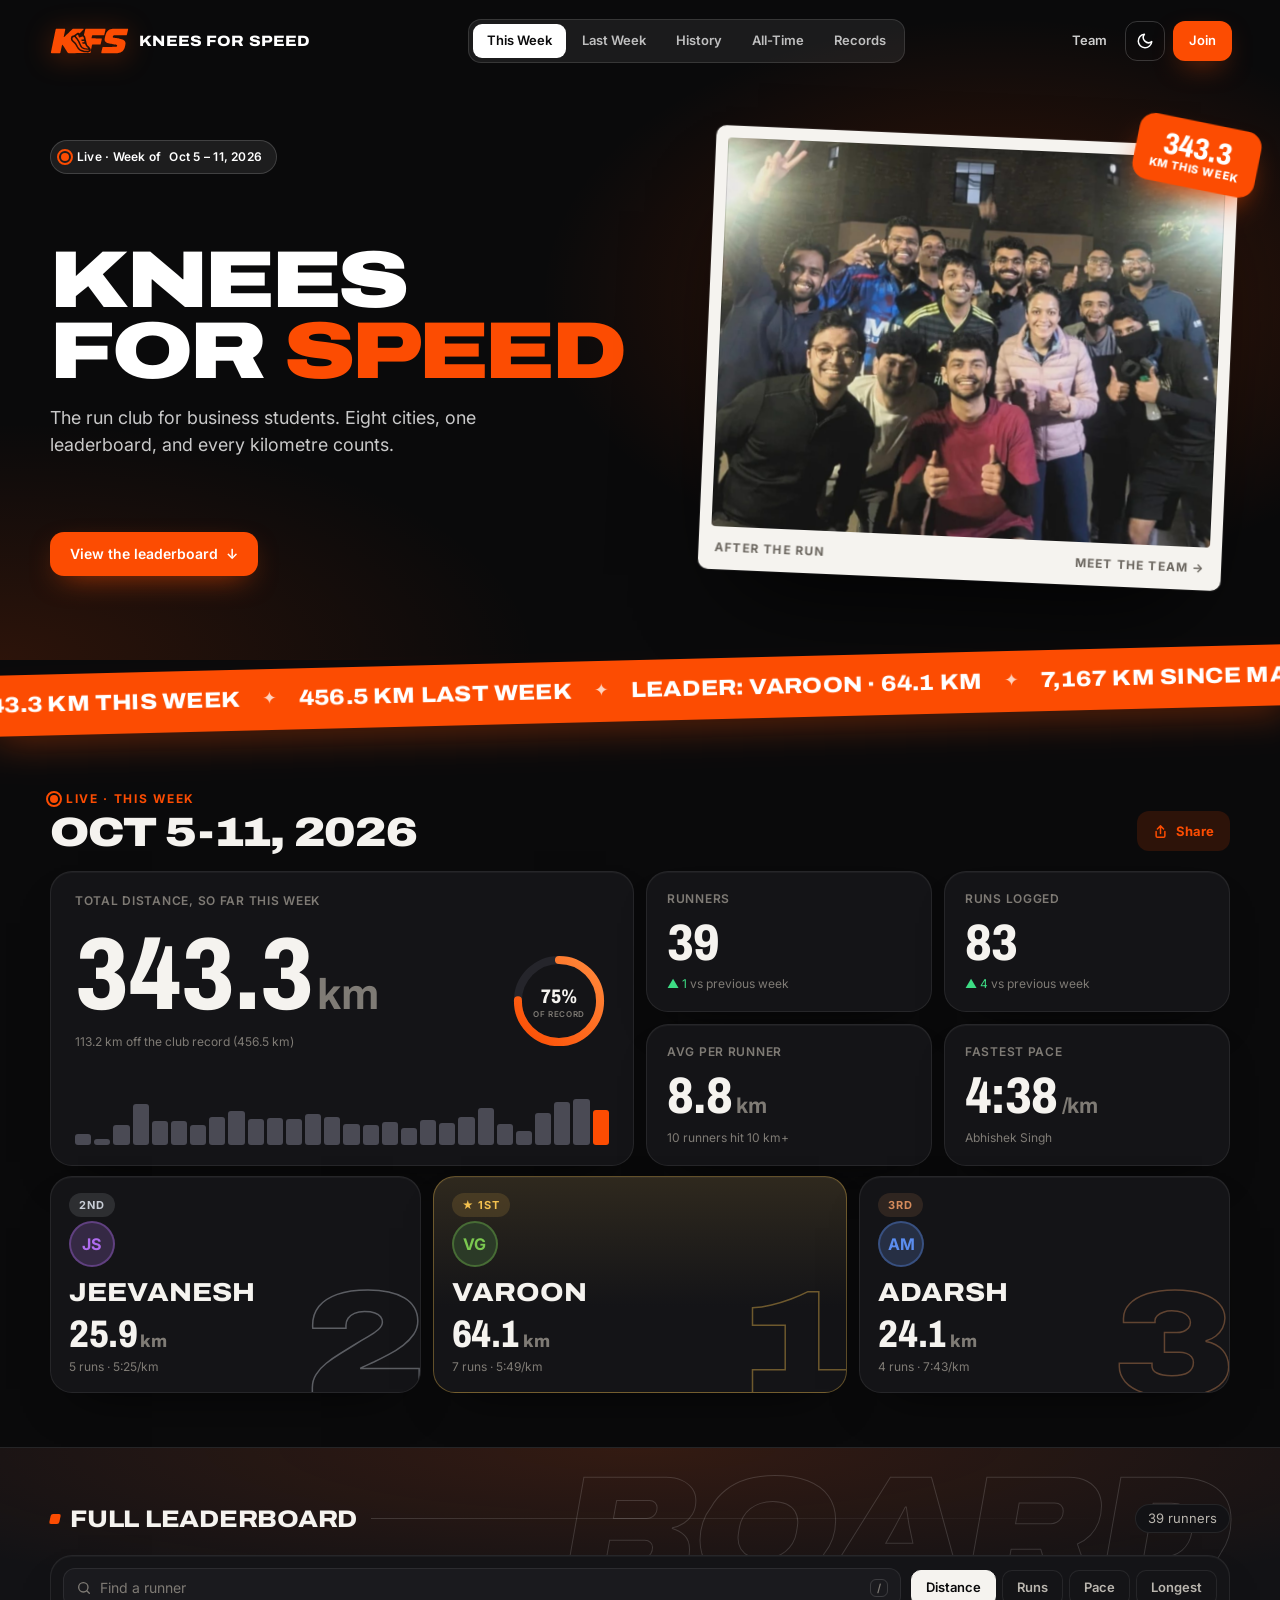
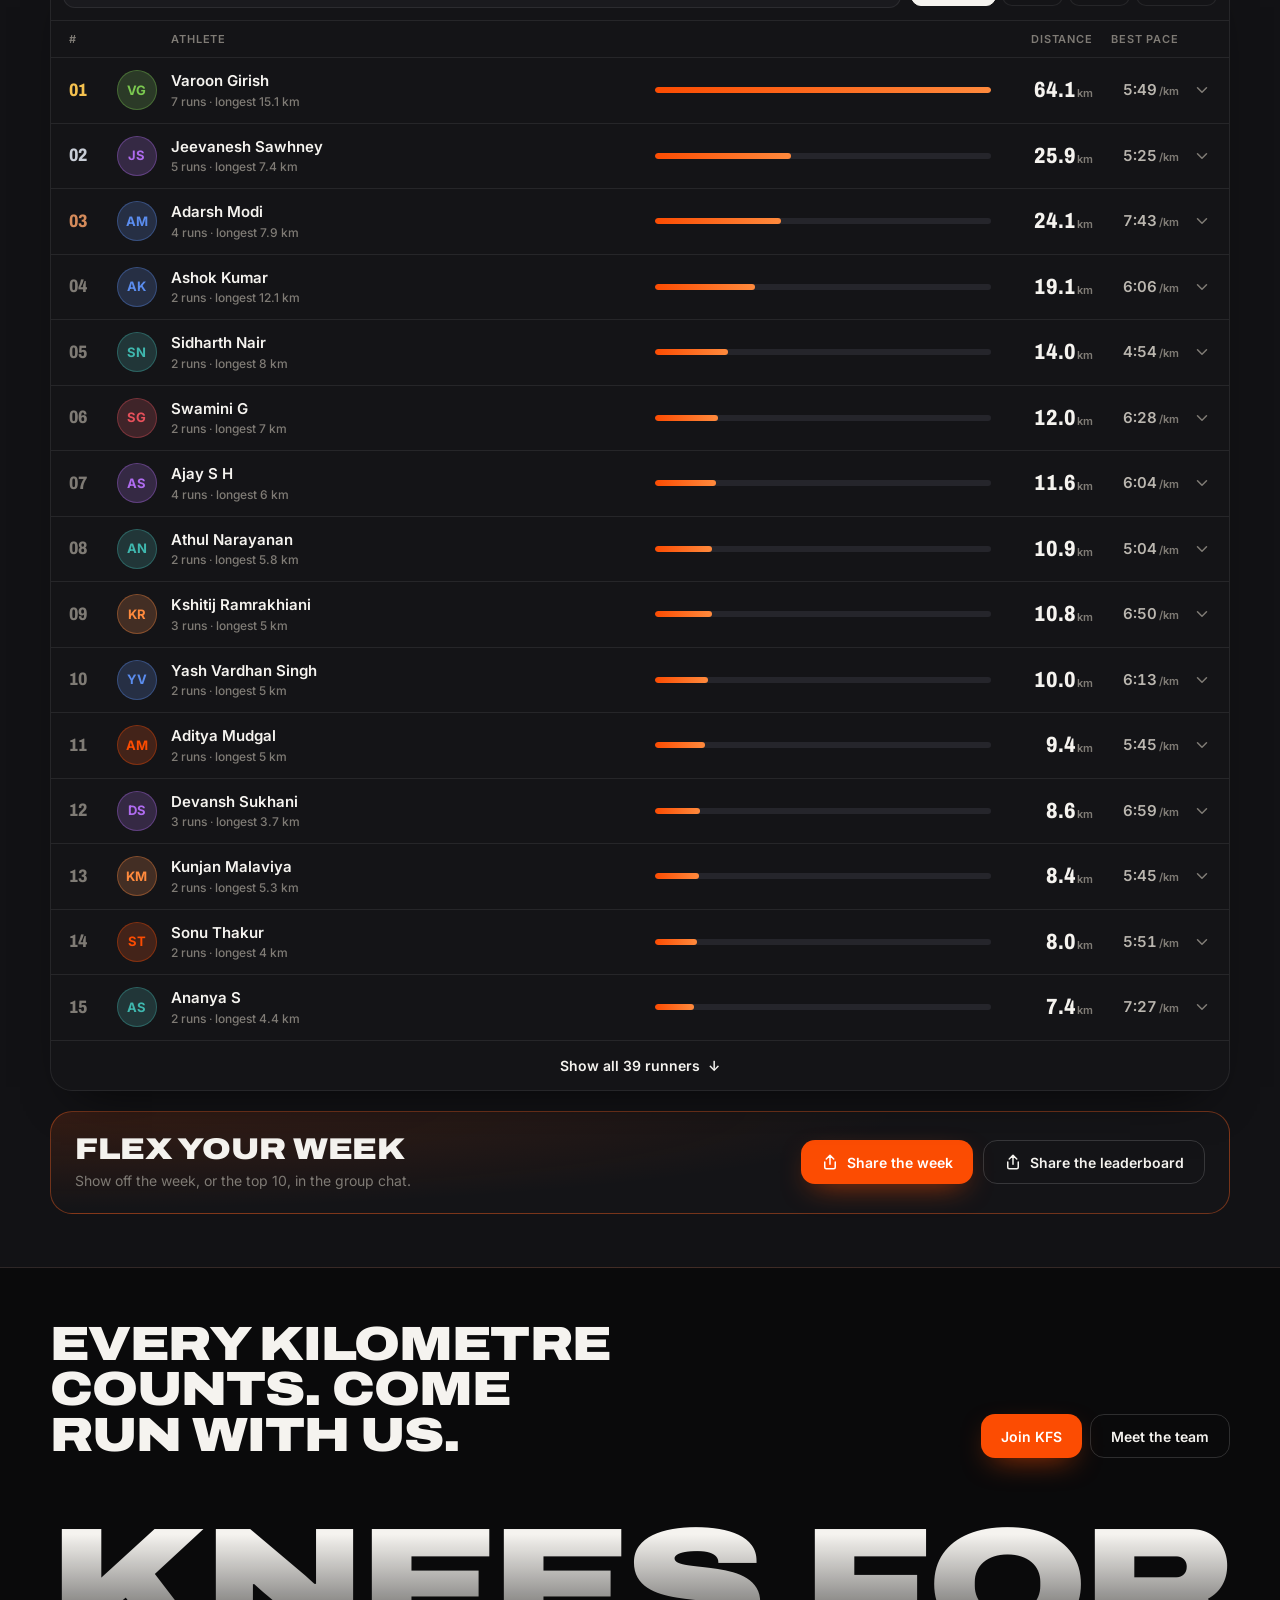
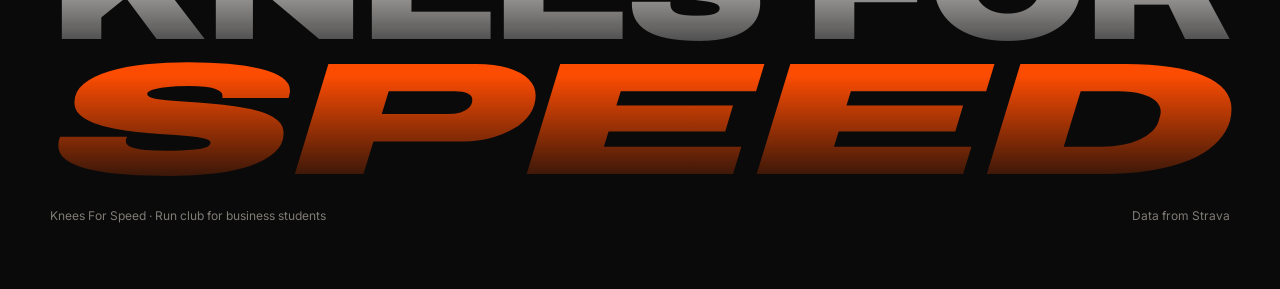
==== commit cf929999: "Publish KFS 2.0 preview from 578fd2b" ====
--- a/index.html
+++ b/index.html
@@ -29,7 +29,7 @@
 <link rel="preconnect" href="https://fonts.googleapis.com">
 <link rel="preconnect" href="https://fonts.gstatic.com" crossorigin>
 <link href="https://fonts.googleapis.com/css2?family=Archivo:ital,wdth,wght@0,62..125,400..900;1,62..125,400..900&family=Inter:wght@400;500;600;700&display=swap" rel="stylesheet">
-<link rel="stylesheet" href="assets/kfs2.css">
+<link rel="stylesheet" href="assets/kfs2.css?v=20261010c">
 </head>
 <body>
 <!-- intro: logo reveal that flies into the nav (assets/intro.js); shown once per visit -->
@@ -67,40 +67,24 @@
 
 <section class="hero" aria-label="Knees For Speed">
   <div class="hero-inner">
-    <div class="live-chip fade-up" style="--d:.1s"><span class="pulse"></span>Live · Week of <span data-badge></span></div>
-    <h1 class="hero-title" data-split data-fit-title="196" aria-label="Knees For Speed">
-      <span class="line" aria-hidden="true">Knees</span>
-      <span class="line" aria-hidden="true">For <span class="accent">Speed</span></span>
-    </h1>
+    <div class="hero-copy">
+      <div class="live-chip fade-up" style="--d:.1s"><span class="pulse"></span>Live · Week of <span data-badge></span></div>
+      <div class="hero-head">
+        <h1 class="hero-title" data-split data-fit-title="196" aria-label="Knees For Speed">
+          <span class="line" aria-hidden="true">Knees</span>
+          <span class="line" aria-hidden="true">For <span class="accent">Speed</span></span>
+        </h1>
+        <p class="hero-sub fade-up" style="--d:.7s">The run club for business students. Eight cities, one leaderboard, and every kilometre counts.</p>
+      </div>
+      <div class="hero-ctas fade-up" style="--d:.85s">
+        <a class="btn btn-primary magnetic" href="./" data-route="home">View the leaderboard <span class="arrow">↓</span></a>
+      </div>
+    </div>
     <figure class="hero-frame">
       <img src="images/hero-group.jpg" alt="Runners from a KFS group run" width="1079" height="841" fetchpriority="high" onerror="this.closest('figure').remove()">
       <figcaption><span>After the run</span><a class="frame-link" href="team.html">Meet the team →</a></figcaption>
       <span class="frame-sticker" data-hero-stat></span>
     </figure>
-    <div class="hero-bottom">
-      <div>
-        <p class="hero-sub fade-up" style="--d:.7s">The run club for business students. Eight cities, one leaderboard, and every kilometre counts.</p>
-        <div class="flags fade-up" style="--d:.8s" aria-label="Cities in India, Germany, France, Italy and Spain">
-          <img src="https://flagcdn.com/w40/in.png" alt="India" title="India">
-          <img src="https://flagcdn.com/w40/de.png" alt="Germany" title="Germany">
-          <img src="https://flagcdn.com/w40/fr.png" alt="France" title="France">
-          <img src="https://flagcdn.com/w40/it.png" alt="Italy" title="Italy">
-          <img src="https://flagcdn.com/w40/es.png" alt="Spain" title="Spain">
-        </div>
-        <div class="hero-ctas fade-up" style="--d:.9s">
-          <a class="btn btn-primary magnetic" href="./" data-route="home">View the leaderboard <span class="arrow">↓</span></a>
-        </div>
-      </div>
-      <div class="countdown fade-up" style="--d:1s" aria-label="Time until the weekly leaderboard resets">
-        <div class="countdown-label">Leaderboard resets in</div>
-        <div class="cd">
-          <div class="cd-unit"><span class="cd-val" data-cd="d">00</span><span class="cd-lbl">Days</span></div><span class="cd-sep">:</span>
-          <div class="cd-unit"><span class="cd-val" data-cd="h">00</span><span class="cd-lbl">Hrs</span></div><span class="cd-sep">:</span>
-          <div class="cd-unit"><span class="cd-val" data-cd="m">00</span><span class="cd-lbl">Min</span></div><span class="cd-sep">:</span>
-          <div class="cd-unit"><span class="cd-val" data-cd="s">00</span><span class="cd-lbl">Sec</span></div>
-        </div>
-      </div>
-    </div>
   </div>
 </section>
 
@@ -228,7 +212,7 @@
   },
   individual: {
     longestRun:   [{name:"Bhargav Kumare",val:43.8},{name:"Mihir Pandit",val:27.3},{name:"Sakha Ghotekar",val:23.0}],
-    mostKmWeek:   [{name:"Swadit Chandan",val:52.0,week:"Sep 28 – Oct 4, 2026"},{name:"Bhargav Kumare",val:50.3,week:"Apr 6 – 12, 2026"},{name:"varoon girish",val:47.4,week:"Sep 28 – Oct 4, 2026"}],
+    mostKmWeek:   [{name:"varoon girish",val:64.1,week:"Current Week"},{name:"Swadit Chandan",val:52.0,week:"Sep 28 – Oct 4, 2026"},{name:"Bhargav Kumare",val:50.3,week:"Apr 6 – 12, 2026"}],
     mostRunsWeek: [{name:"Devansh Sukhani",val:9,week:"Jun 29 – Jul 5, 2026"},{name:"Saksham G",val:9,week:"Jun 1 – 7, 2026"},{name:"Diksin Gulati",val:8,week:"May 25 – 31, 2026"}],
     mostWeeks:    [{name:"Ashok Kumar",val:23},{name:"Rishendra Chauhan",val:22},{name:"Anurup De",val:20}]
   },
@@ -238,43 +222,48 @@
   }
 };
 const athletes = [
-  { name: "varoon girish", distance: 31.2, runs: 4, longest: 11.0, pace: "5:54", paceVal: 354, avgPace: "6:02", avgPaceVal: 362, elev: "115m", color: "#FC4C02" },
-  { name: "Jeevanesh Sawhney", distance: 18.5, runs: 4, longest: 7.0, pace: "5:25", paceVal: 325, avgPace: "5:51", avgPaceVal: 351, elev: "58m", color: "#e05c00" },
-  { name: "Ajay S H", distance: 10.1, runs: 3, longest: 6.0, pace: "6:04", paceVal: 364, avgPace: "6:29", avgPaceVal: 389, elev: "32m", color: "#d45a00" },
-  { name: "Adarsh Modi", distance: 8.6, runs: 2, longest: 4.4, pace: "8:03", paceVal: 483, avgPace: "8:50", avgPaceVal: 530, elev: "13m", color: "#c85500" },
-  { name: "Kunjan Malaviya", distance: 8.4, runs: 2, longest: 5.3, pace: "5:45", paceVal: 345, avgPace: "5:58", avgPaceVal: 358, elev: "32m", color: "#bc5000" },
-  { name: "Sonu Thakur", distance: 8.0, runs: 2, longest: 4.0, pace: "5:51", paceVal: 351, avgPace: "5:57", avgPaceVal: 357, elev: "24m", color: "#b04b00" },
-  { name: "Ashok Kumar", distance: 7.0, runs: 1, longest: 7.0, pace: "6:06", paceVal: 366, avgPace: "6:06", avgPaceVal: 366, elev: "17m", color: "#a44600" },
-  { name: "avaneesh d", distance: 6.8, runs: 2, longest: 5.0, pace: "7:39", paceVal: 459, avgPace: "8:02", avgPaceVal: 482, elev: "23m", color: "#984100" },
-  { name: "Kshitij Ramrakhiani", distance: 6.8, runs: 2, longest: 5.0, pace: "6:50", paceVal: 410, avgPace: "6:51", avgPaceVal: 411, elev: "27m", color: "#8c3c00" },
-  { name: "Awdhesh Gairola", distance: 6.2, runs: 1, longest: 6.2, pace: "8:16", paceVal: 496, avgPace: "8:16", avgPaceVal: 496, elev: "46m", color: "#803700" },
-  { name: "balaji lahoti", distance: 6.1, runs: 1, longest: 6.1, pace: "6:41", paceVal: 401, avgPace: "6:41", avgPaceVal: 401, elev: "21m", color: "#7a3200" },
-  { name: "Sidharth Nair", distance: 6.0, runs: 1, longest: 6.0, pace: "5:20", paceVal: 320, avgPace: "5:20", avgPaceVal: 320, elev: "20m", color: "#742d00" },
-  { name: "Athul Narayanan", distance: 5.8, runs: 1, longest: 5.8, pace: "5:46", paceVal: 346, avgPace: "5:46", avgPaceVal: 346, elev: "28m", color: "#6e2800" },
-  { name: "Devansh Sukhani", distance: 5.7, runs: 2, longest: 3.7, pace: "6:59", paceVal: 419, avgPace: "8:56", avgPaceVal: 536, elev: "22m", color: "#682300" },
-  { name: "Shaun Thomas", distance: 5.6, runs: 1, longest: 5.6, pace: "6:13", paceVal: 373, avgPace: "6:13", avgPaceVal: 373, elev: "24m", color: "#621e00" },
-  { name: "Abhishek Singh", distance: 5.2, runs: 1, longest: 5.2, pace: "4:38", paceVal: 278, avgPace: "4:38", avgPaceVal: 278, elev: "52m", color: "#5c1900" },
-  { name: "Yash Vardhan singh", distance: 5.0, runs: 1, longest: 5.0, pace: "6:13", paceVal: 373, avgPace: "6:13", avgPaceVal: 373, elev: "16m", color: "#561500" },
-  { name: "Nachiket Pethe", distance: 5.0, runs: 1, longest: 5.0, pace: "7:30", paceVal: 450, avgPace: "7:30", avgPaceVal: 450, elev: "24m", color: "#501100" },
-  { name: "Swamini G", distance: 5.0, runs: 1, longest: 5.0, pace: "6:28", paceVal: 388, avgPace: "6:28", avgPaceVal: 388, elev: "9m", color: "#4a0e00" },
-  { name: "Aditya Mudgal", distance: 5.0, runs: 1, longest: 5.0, pace: "8:22", paceVal: 502, avgPace: "8:22", avgPaceVal: 502, elev: "4m", color: "#440b00" },
-  { name: "Harshit Gulati", distance: 4.6, runs: 1, longest: 4.6, pace: "7:47", paceVal: 467, avgPace: "7:47", avgPaceVal: 467, elev: "5m", color: "#3e0800" },
-  { name: "Rushika Singh", distance: 4.4, runs: 4, longest: 1.5, pace: "6:45", paceVal: 405, avgPace: "8:17", avgPaceVal: 497, elev: "12m", color: "#380500" },
-  { name: "Diksin Gulati", distance: 4.0, runs: 1, longest: 4.0, pace: "6:09", paceVal: 369, avgPace: "6:09", avgPaceVal: 369, elev: "27m", color: "#320300" },
-  { name: "Prabhveer Singh Khurana", distance: 3.8, runs: 3, longest: 2.2, pace: "5:51", paceVal: 351, avgPace: "7:05", avgPaceVal: 425, elev: "12m", color: "#2c0100" },
-  { name: "Shivansh Kansal", distance: 3.6, runs: 1, longest: 3.6, pace: "6:45", paceVal: 405, avgPace: "6:45", avgPaceVal: 405, elev: "22m", color: "#FC4C02" },
-  { name: "Sujal Pruthi", distance: 3.5, runs: 1, longest: 3.5, pace: "6:35", paceVal: 395, avgPace: "6:35", avgPaceVal: 395, elev: "12m", color: "#e05c00" },
-  { name: "Ananya S", distance: 3.0, runs: 1, longest: 3.0, pace: "7:27", paceVal: 447, avgPace: "7:27", avgPaceVal: 447, elev: "8m", color: "#d45a00" },
-  { name: "Shivansh Agarwal", distance: 2.7, runs: 2, longest: 1.5, pace: "6:16", paceVal: 376, avgPace: "7:29", avgPaceVal: 449, elev: "6m", color: "#c85500" },
-  { name: "Anurup De", distance: 2.7, runs: 1, longest: 2.7, pace: "6:23", paceVal: 383, avgPace: "6:23", avgPaceVal: 383, elev: "10m", color: "#bc5000" },
-  { name: "Srijan Shrey", distance: 2.0, runs: 1, longest: 2.0, pace: "5:28", paceVal: 328, avgPace: "5:28", avgPaceVal: 328, elev: "8m", color: "#b04b00" },
-  { name: "Angad Singh Pental", distance: 1.8, runs: 1, longest: 1.8, pace: "8:20", paceVal: 500, avgPace: "8:20", avgPaceVal: 500, elev: "--", color: "#a44600" },
-  { name: "Rachit Mittal", distance: 1.0, runs: 1, longest: 1.0, pace: "8:06", paceVal: 486, avgPace: "8:06", avgPaceVal: 486, elev: "22m", color: "#984100" },
-  { name: "Krishna Tulshidas Ghotekar", distance: 1.0, runs: 1, longest: 1.0, pace: "7:35", paceVal: 455, avgPace: "7:35", avgPaceVal: 455, elev: "--", color: "#8c3c00" },
-  { name: "Sourabh M", distance: 0.8, runs: 1, longest: 0.8, pace: "12:58", paceVal: 778, avgPace: "12:58", avgPaceVal: 778, elev: "--", color: "#803700" }
+  { name: "varoon girish", distance: 64.1, runs: 7, longest: 15.1, pace: "5:49", paceVal: 349, avgPace: "6:00", avgPaceVal: 360, elev: "243m", color: "#FC4C02" },
+  { name: "Jeevanesh Sawhney", distance: 25.9, runs: 5, longest: 7.4, pace: "5:25", paceVal: 325, avgPace: "5:57", avgPaceVal: 357, elev: "82m", color: "#e05c00" },
+  { name: "Adarsh Modi", distance: 24.1, runs: 4, longest: 7.9, pace: "7:43", paceVal: 463, avgPace: "8:19", avgPaceVal: 499, elev: "33m", color: "#d45a00" },
+  { name: "Ashok Kumar", distance: 19.1, runs: 2, longest: 12.1, pace: "6:06", paceVal: 366, avgPace: "6:12", avgPaceVal: 372, elev: "49m", color: "#c85500" },
+  { name: "Sidharth Nair", distance: 14.0, runs: 2, longest: 8.0, pace: "4:54", paceVal: 294, avgPace: "5:05", avgPaceVal: 305, elev: "48m", color: "#bc5000" },
+  { name: "Swamini G", distance: 12.0, runs: 2, longest: 7.0, pace: "6:28", paceVal: 388, avgPace: "6:37", avgPaceVal: 397, elev: "11m", color: "#b04b00" },
+  { name: "Ajay S H", distance: 11.6, runs: 4, longest: 6.0, pace: "6:04", paceVal: 364, avgPace: "6:29", avgPaceVal: 389, elev: "37m", color: "#a44600" },
+  { name: "Athul Narayanan", distance: 10.9, runs: 2, longest: 5.8, pace: "5:04", paceVal: 304, avgPace: "5:27", avgPaceVal: 327, elev: "48m", color: "#984100" },
+  { name: "Kshitij Ramrakhiani", distance: 10.8, runs: 3, longest: 5.0, pace: "6:50", paceVal: 410, avgPace: "7:03", avgPaceVal: 423, elev: "42m", color: "#8c3c00" },
+  { name: "Yash Vardhan singh", distance: 10.0, runs: 2, longest: 5.0, pace: "6:13", paceVal: 373, avgPace: "6:19", avgPaceVal: 379, elev: "33m", color: "#803700" },
+  { name: "Aditya Mudgal", distance: 9.4, runs: 2, longest: 5.0, pace: "5:45", paceVal: 345, avgPace: "7:09", avgPaceVal: 429, elev: "4m", color: "#7a3200" },
+  { name: "Devansh Sukhani", distance: 8.6, runs: 3, longest: 3.7, pace: "6:59", paceVal: 419, avgPace: "8:41", avgPaceVal: 521, elev: "33m", color: "#742d00" },
+  { name: "Kunjan Malaviya", distance: 8.4, runs: 2, longest: 5.3, pace: "5:45", paceVal: 345, avgPace: "5:58", avgPaceVal: 358, elev: "32m", color: "#6e2800" },
+  { name: "Sonu Thakur", distance: 8.0, runs: 2, longest: 4.0, pace: "5:51", paceVal: 351, avgPace: "5:57", avgPaceVal: 357, elev: "24m", color: "#682300" },
+  { name: "Ananya S", distance: 7.4, runs: 2, longest: 4.4, pace: "7:27", paceVal: 447, avgPace: "7:48", avgPaceVal: 468, elev: "23m", color: "#621e00" },
+  { name: "avaneesh d", distance: 6.8, runs: 2, longest: 5.0, pace: "7:39", paceVal: 459, avgPace: "8:02", avgPaceVal: 482, elev: "23m", color: "#5c1900" },
+  { name: "Sujal Pruthi", distance: 6.5, runs: 2, longest: 3.5, pace: "6:23", paceVal: 383, avgPace: "6:29", avgPaceVal: 389, elev: "20m", color: "#561500" },
+  { name: "Awdhesh Gairola", distance: 6.2, runs: 1, longest: 6.2, pace: "8:16", paceVal: 496, avgPace: "8:16", avgPaceVal: 496, elev: "46m", color: "#501100" },
+  { name: "balaji lahoti", distance: 6.1, runs: 1, longest: 6.1, pace: "6:41", paceVal: 401, avgPace: "6:41", avgPaceVal: 401, elev: "21m", color: "#4a0e00" },
+  { name: "Shivansh Kansal", distance: 6.0, runs: 2, longest: 3.6, pace: "6:45", paceVal: 405, avgPace: "6:47", avgPaceVal: 407, elev: "38m", color: "#440b00" },
+  { name: "Prabhveer Singh Khurana", distance: 5.8, runs: 6, longest: 2.2, pace: "5:51", paceVal: 351, avgPace: "7:47", avgPaceVal: 467, elev: "16m", color: "#3e0800" },
+  { name: "Shaun Thomas", distance: 5.6, runs: 1, longest: 5.6, pace: "6:13", paceVal: 373, avgPace: "6:13", avgPaceVal: 373, elev: "24m", color: "#380500" },
+  { name: "Abhishek Singh", distance: 5.2, runs: 1, longest: 5.2, pace: "4:38", paceVal: 278, avgPace: "4:38", avgPaceVal: 278, elev: "52m", color: "#320300" },
+  { name: "Nachiket Pethe", distance: 5.0, runs: 1, longest: 5.0, pace: "7:30", paceVal: 450, avgPace: "7:30", avgPaceVal: 450, elev: "24m", color: "#2c0100" },
+  { name: "Sai Sagar Dasari", distance: 5.0, runs: 2, longest: 3.0, pace: "6:03", paceVal: 363, avgPace: "6:06", avgPaceVal: 366, elev: "12m", color: "#FC4C02" },
+  { name: "Harshit Gulati", distance: 4.6, runs: 1, longest: 4.6, pace: "7:47", paceVal: 467, avgPace: "7:47", avgPaceVal: 467, elev: "5m", color: "#e05c00" },
+  { name: "Rachit Mittal", distance: 4.5, runs: 2, longest: 3.5, pace: "6:42", paceVal: 402, avgPace: "7:01", avgPaceVal: 421, elev: "62m", color: "#d45a00" },
+  { name: "Rushika Singh", distance: 4.4, runs: 4, longest: 1.5, pace: "6:45", paceVal: 405, avgPace: "8:17", avgPaceVal: 497, elev: "12m", color: "#c85500" },
+  { name: "Diksin Gulati", distance: 4.0, runs: 1, longest: 4.0, pace: "6:09", paceVal: 369, avgPace: "6:09", avgPaceVal: 369, elev: "27m", color: "#bc5000" },
+  { name: "Uditansh Bhandari", distance: 4.0, runs: 1, longest: 4.0, pace: "8:01", paceVal: 481, avgPace: "8:01", avgPaceVal: 481, elev: "66m", color: "#b04b00" },
+  { name: "Harshita Singh", distance: 3.0, runs: 1, longest: 3.0, pace: "6:11", paceVal: 371, avgPace: "6:11", avgPaceVal: 371, elev: "13m", color: "#a44600" },
+  { name: "Utsav Wadhwa", distance: 3.0, runs: 1, longest: 3.0, pace: "7:09", paceVal: 429, avgPace: "7:09", avgPaceVal: 429, elev: "--", color: "#984100" },
+  { name: "Shivansh Agarwal", distance: 2.7, runs: 2, longest: 1.5, pace: "6:16", paceVal: 376, avgPace: "7:29", avgPaceVal: 449, elev: "6m", color: "#8c3c00" },
+  { name: "Anurup De", distance: 2.7, runs: 1, longest: 2.7, pace: "6:23", paceVal: 383, avgPace: "6:23", avgPaceVal: 383, elev: "10m", color: "#803700" },
+  { name: "A J", distance: 2.2, runs: 1, longest: 2.2, pace: "5:28", paceVal: 328, avgPace: "5:28", avgPaceVal: 328, elev: "8m", color: "#7a3200" },
+  { name: "Srijan Shrey", distance: 2.0, runs: 1, longest: 2.0, pace: "5:28", paceVal: 328, avgPace: "5:28", avgPaceVal: 328, elev: "8m", color: "#742d00" },
+  { name: "Angad Singh Pental", distance: 1.9, runs: 2, longest: 1.8, pace: "8:20", paceVal: 500, avgPace: "8:29", avgPaceVal: 509, elev: "--", color: "#6e2800" },
+  { name: "Krishna Tulshidas Ghotekar", distance: 1.0, runs: 1, longest: 1.0, pace: "7:35", paceVal: 455, avgPace: "7:35", avgPaceVal: 455, elev: "--", color: "#682300" },
+  { name: "Sourabh M", distance: 0.8, runs: 1, longest: 0.8, pace: "12:58", paceVal: 778, avgPace: "12:58", avgPaceVal: 778, elev: "--", color: "#621e00" }
 ];
 
-const prevAthletes = ["varoon girish", "Jeevanesh Sawhney", "Ajay S H", "Adarsh Modi", "Kunjan Malaviya", "Sonu Thakur", "Ashok Kumar", "avaneesh d", "Kshitij Ramrakhiani", "Awdhesh Gairola", "balaji lahoti", "Sidharth Nair", "Athul Narayanan", "Shaun Thomas", "Abhishek Singh", "Yash Vardhan singh", "Nachiket Pethe", "Swamini G", "Aditya Mudgal", "Harshit Gulati", "Rushika Singh", "Diksin Gulati", "Prabhveer Singh Khurana", "Shivansh Kansal", "Sujal Pruthi", "Ananya S", "Shivansh Agarwal", "Anurup De", "Devansh Sukhani", "Srijan Shrey", "Angad Singh Pental", "Rachit Mittal", "Krishna Tulshidas Ghotekar", "Sourabh M"];
+const prevAthletes = ["varoon girish", "Jeevanesh Sawhney", "Adarsh Modi", "Ashok Kumar", "Sidharth Nair", "Swamini G", "Ajay S H", "Athul Narayanan", "Kshitij Ramrakhiani", "Yash Vardhan singh", "Aditya Mudgal", "Devansh Sukhani", "Kunjan Malaviya", "Sonu Thakur", "Ananya S", "avaneesh d", "Sujal Pruthi", "Awdhesh Gairola", "balaji lahoti", "Shivansh Kansal", "Prabhveer Singh Khurana", "Shaun Thomas", "Abhishek Singh", "Nachiket Pethe", "Sai Sagar Dasari", "Harshit Gulati", "Rachit Mittal", "Rushika Singh", "Diksin Gulati", "Uditansh Bhandari", "Harshita Singh", "Shivansh Agarwal", "Anurup De", "A J", "Srijan Shrey", "Angad Singh Pental", "Krishna Tulshidas Ghotekar", "Sourabh M"];
 
 const historicalWeeks = {
   "hist-week-sep28": {
@@ -1072,9 +1061,9 @@
   "Srijan S":        "Srijan Shrey",
 };
 </script>
-<script src="assets/core.js"></script>
-<script src="assets/share.js"></script>
-<script src="assets/app.js"></script>
-<script src="assets/intro.js"></script>
+<script src="assets/core.js?v=20261010c"></script>
+<script src="assets/share.js?v=20261010c"></script>
+<script src="assets/app.js?v=20261010c"></script>
+<script src="assets/intro.js?v=20261010c"></script>
 </body>
 </html>
--- a/assets/kfs2.css
+++ b/assets/kfs2.css
@@ -43,6 +43,10 @@
   --font-body: 'Inter', system-ui, -apple-system, sans-serif;
   --wrap: 1180px;
   --gutter: clamp(16px, 4vw, 40px);
+  /* --sec: the one gap between page sections (hero, ticker, week, leaderboard, footer).
+     --tilt: allowance for the ticker's slant (it's rotated 1.4deg, so its ends sit ~1.3vw above/below its middle) */
+  --sec: clamp(48px, 6vh, 72px);
+  --tilt: 1.3vw;
   color-scheme: dark;
 }
 :root[data-theme="light"] {
@@ -136,7 +140,7 @@
 .nav {
   position: fixed; top: 12px; left: 50%;
   translate: -50% 0;
-  width: min(var(--wrap), calc(100% - 24px));
+  width: calc(min(var(--wrap), 100% - 2 * var(--gutter)) + 22px);   /* the logo inside lines up with the content column */
   height: 58px;
   display: flex; align-items: center; gap: 14px;
   padding: 0 8px 0 10px;
@@ -244,7 +248,6 @@
   background: var(--hero-glass); border: 1px solid var(--hero-line);
   -webkit-backdrop-filter: blur(10px); backdrop-filter: blur(10px);
   font-size: 12px; font-weight: 600; letter-spacing: .02em;
-  margin-bottom: 22px;
 }
 .pulse { position: relative; width: 8px; height: 8px; border-radius: 50%; background: var(--accent); flex-shrink: 0; }
 .pulse::after { content: ""; position: absolute; inset: -4px; border-radius: 50%; border: 2px solid var(--accent); animation: pulse 1.8s var(--ease) infinite; }
@@ -258,56 +261,18 @@
 .hero-title .ch { display: inline-block; transform: translateY(105%); animation: rise 1s var(--ease) forwards; animation-delay: calc(var(--i) * 35ms + 150ms); }
 .hero-title .accent { color: var(--accent); }
 @keyframes rise { to { transform: none; } }
-.hero-bottom { display: grid; grid-template-columns: 1fr auto 1fr; align-items: end; gap: 28px; margin-top: 28px; }
-.hero-bottom > .countdown { justify-self: end; }
-
-/* rotating "scroll" badge: click or scroll to reach the leaderboard */
-.scroll-badge {
-  position: relative; display: grid; place-items: center; justify-self: center;
-  width: 124px; height: 124px; border-radius: 50%; color: #fff; text-decoration: none;
-  -webkit-tap-highlight-color: transparent;
-}
-.scroll-ring { position: absolute; inset: 0; width: 100%; height: 100%; animation: ring-spin 14s linear infinite; transition: transform .6s var(--ease); }
-.scroll-ring text { fill: color-mix(in srgb, var(--hero-ink) 85%, transparent); font-family: var(--font-display); font-weight: 800; font-stretch: 112%; font-size: 10.5px; letter-spacing: .12em; text-transform: uppercase; }
-.scroll-core {
-  position: relative; display: grid; place-items: center;
-  width: 58px; height: 58px; border-radius: 50%;
-  background: var(--accent); box-shadow: 0 10px 30px -8px rgba(252,76,2,.85);
-  transition: transform .5s var(--ease), box-shadow .4s;
-}
-.scroll-core::before { content: ""; position: absolute; inset: -6px; border-radius: 50%; border: 1.5px solid rgba(252,76,2,.6); animation: core-ping 2.2s var(--ease) infinite; }
-.scroll-core svg { width: 24px; height: 24px; animation: arrow-bob 1.6s var(--ease) infinite; }
-.scroll-badge:hover .scroll-ring { animation-duration: 4s; }
-.scroll-badge:hover .scroll-core { transform: scale(1.12); box-shadow: 0 14px 40px -6px rgba(252,76,2,1); }
-.scroll-badge:active .scroll-core { transform: scale(.94); }
-@keyframes ring-spin { to { transform: rotate(360deg); } }
-@keyframes arrow-bob { 0%, 100% { transform: translateY(-3px); } 50% { transform: translateY(4px); } }
-@keyframes core-ping { from { transform: scale(.9); opacity: 1; } to { transform: scale(1.45); opacity: 0; } }
+
 .hero-sub { max-width: 460px; font-size: clamp(15px, 1.4vw, 18px); color: var(--hero-ink-2); }
-.flags { display: flex; gap: 6px; margin-top: 14px; }
-.flags img { width: 24px; height: 17px; border-radius: 4px; object-fit: cover; box-shadow: 0 0 0 1px color-mix(in srgb, var(--hero-ink) 18%, transparent); transition: transform .3s var(--ease); }
-.flags img:hover { transform: translateY(-3px) scale(1.12); }
-.hero-ctas { display: flex; gap: 10px; margin-top: 22px; flex-wrap: wrap; }
+.hero-ctas { display: flex; gap: 10px; flex-wrap: wrap; }
 .fade-up { opacity: 0; transform: translateY(16px); animation: fadeUp .9s var(--ease) forwards; animation-delay: var(--d, .6s); }
 @keyframes fadeUp { to { opacity: 1; transform: none; } }
 
-.countdown {
-  padding: 16px 18px; border-radius: 18px;
-  background: var(--hero-glass); border: 1px solid var(--hero-line); box-shadow: var(--hero-card-shadow);
-  -webkit-backdrop-filter: blur(14px); backdrop-filter: blur(14px);
-}
-.countdown-label { font-size: 11px; font-weight: 600; letter-spacing: .12em; text-transform: uppercase; color: var(--hero-muted); margin-bottom: 8px; }
-.cd { display: flex; gap: 6px; align-items: flex-start; }
-.cd-unit { text-align: center; min-width: 52px; }
-.cd-val { display: block; font-family: var(--font-display); font-weight: 800; font-stretch: 80%; font-size: 36px; line-height: 1; font-variant-numeric: tabular-nums; }
-.cd-lbl { display: block; font-size: 10px; color: var(--hero-muted); margin-top: 4px; letter-spacing: .08em; text-transform: uppercase; }
-.cd-sep { font-family: var(--font-display); font-size: 28px; line-height: 1.1; opacity: .35; }
 
 /* ── marquee ───────────────────────────────────────────────── */
 .marquee {
   position: relative; z-index: 2; overflow: hidden;
   background: var(--accent); color: #fff;
-  padding: 14px 0; margin: -18px -2% 0; width: 104%;
+  padding: 14px 0; margin: 0 -2%; width: 104%;
   transform: rotate(-1.4deg);
   box-shadow: 0 20px 40px -20px rgba(252,76,2,.6);
 }
@@ -322,7 +287,7 @@
 @keyframes marquee { to { transform: translateX(-50%); } }
 
 /* ── layout ────────────────────────────────────────────────── */
-.main { max-width: var(--wrap); margin: 0 auto; padding: clamp(32px, 3.5vw, 48px) var(--gutter) 0; min-height: 80vh; }
+.main { max-width: calc(var(--wrap) + 2 * var(--gutter)); margin: 0 auto; padding: calc(var(--sec) + var(--tilt)) var(--gutter) 0; min-height: 80vh; }
 .view { display: none; }
 .view.active { display: block; animation: viewIn .6s var(--ease); }
 @keyframes viewIn { from { opacity: 0; transform: translateY(14px); } }
@@ -353,8 +318,7 @@
 
 /* ── section rhythm: headers, bands, spacing ──────────────── */
 .sec-head { display: flex; align-items: center; gap: 14px; margin-bottom: 18px; }
-.sec-head.spaced { margin-top: clamp(56px, 7vw, 96px); }
-.band + .sec-head.spaced { margin-top: clamp(40px, 5vw, 64px); }
+.sec-head.spaced, .band + .sec-head.spaced { margin-top: var(--sec); }
 .sec-title {
   display: inline-flex; align-items: center; gap: 10px;
   font-family: var(--font-display); font-weight: 800; font-stretch: 112%;
@@ -365,8 +329,8 @@
 .sec-meta { color: var(--muted); font-size: 13px; white-space: nowrap; }
 .band {
   position: relative; isolation: isolate;
-  margin-top: clamp(56px, 7vw, 96px);
-  padding-block: clamp(40px, 5vw, 72px);
+  margin-top: var(--sec);
+  padding-block: var(--sec);
 }
 .band::before {   /* full-bleed tint, wider than the content column */
   content: ""; position: absolute; z-index: -2; top: 0; bottom: 0; left: calc(50% - 50vw); right: calc(50% - 50vw);
@@ -710,9 +674,9 @@
 .rules-body { padding: 0 18px 18px; color: var(--text-2); font-size: 13px; display: grid; gap: 6px; }
 
 /* ── footer ────────────────────────────────────────────────── */
-.footer { position: relative; overflow: hidden; border-top: 1px solid var(--line); margin-top: clamp(64px, 8vw, 112px); padding: 48px var(--gutter) 64px; }
+.footer { position: relative; overflow: hidden; border-top: 1px solid var(--line); margin-top: var(--sec); padding: var(--sec) var(--gutter) 64px; }
 /* when a view ends on a tinted band, the band's edge is the divider: no second hairline, no empty strip */
-.main:has(.view.active > .band:last-child, .view.active > [data-league]:last-child > .band:last-child) + .footer { margin-top: 0; border-top: 0; padding-top: clamp(56px, 7vw, 88px); }
+.main:has(.view.active > .band:last-child, .view.active > [data-league]:last-child > .band:last-child) + .footer { margin-top: 0; border-top: 0; padding-top: var(--sec); }
 .footer-inner { max-width: var(--wrap); margin: 0 auto; }
 .footer-top { display: flex; justify-content: space-between; gap: 24px; flex-wrap: wrap; align-items: flex-end; }
 .footer-cta { font-family: var(--font-display); font-weight: 900; font-stretch: 118%; font-size: clamp(28px, 4vw, 48px); text-transform: uppercase; line-height: .95; letter-spacing: -.02em; max-width: 760px; }
@@ -827,7 +791,7 @@
 .confetti { position: fixed; z-index: 120; width: 8px; height: 12px; border-radius: 2px; pointer-events: none; }
 
 /* ── team page ─────────────────────────────────────────────── */
-.team-hero { max-width: var(--wrap); margin: 0 auto; padding: 150px var(--gutter) 30px; }
+.team-hero { max-width: calc(var(--wrap) + 2 * var(--gutter)); margin: 0 auto; padding: 150px var(--gutter) 30px; }
 .team-title { font-family: var(--font-display); font-weight: 900; font-stretch: 125%; font-size: clamp(56px, 12vw, 170px); line-height: .84; letter-spacing: -.04em; text-transform: uppercase; }
 .team-title .line { display: block; overflow: hidden; white-space: nowrap; }
 .team-title .ch { display: inline-block; transform: translateY(105%); animation: rise 1s var(--ease) forwards; animation-delay: calc(var(--i) * 35ms + 100ms); }
@@ -836,7 +800,7 @@
 .team-intro p { max-width: 460px; color: var(--text-2); font-size: 17px; }
 .only-touch { display: none; }
 @media (hover: none) { .only-hover { display: none; } .only-touch { display: inline; } }
-.team-wrap { max-width: var(--wrap); margin: 0 auto; padding: 20px var(--gutter) 0; }
+.team-wrap { max-width: calc(var(--wrap) + 2 * var(--gutter)); margin: 0 auto; padding: 20px var(--gutter) 0; }
 .team-label { display: flex; align-items: center; gap: 14px; margin: 48px 0 18px; font-size: 12px; font-weight: 700; letter-spacing: .14em; text-transform: uppercase; color: var(--muted); }
 .team-label::after { content: ""; flex: 1; height: 1px; background: var(--line); }
 .team-label b { color: var(--accent); }
@@ -846,12 +810,12 @@
 .member-photos { position: relative; aspect-ratio: 3 / 4; border-radius: 16px; overflow: hidden; background: var(--surface-2); }
 .member-photos img { position: absolute; inset: 0; width: 100%; height: 100%; object-fit: cover; transition: opacity .6s var(--ease), transform 1.2s var(--ease), filter .6s; }
 .member-photos .alt { opacity: 0; transform: scale(1.08); }
-.member:hover .member-photos .photo-main, .member.flipped .member-photos .photo-main { opacity: 0; transform: scale(1.06); }
-.member:hover .member-photos .alt, .member.flipped .member-photos .alt { opacity: 1; transform: scale(1); }
+.member.flipped .member-photos .photo-main { opacity: 0; transform: scale(1.06); }
+.member.flipped .member-photos .alt { opacity: 1; transform: scale(1); }
 .member-photos::after { content: ""; position: absolute; inset: 50% 0 0; background: linear-gradient(180deg, transparent, rgba(0,0,0,.55)); pointer-events: none; }
 .member-tag { position: absolute; z-index: 2; left: 12px; top: 12px; padding: 5px 10px; border-radius: 99px; font-size: 11px; font-weight: 700; color: #fff; background: rgba(0,0,0,.35); -webkit-backdrop-filter: blur(8px); backdrop-filter: blur(8px); border: 1px solid rgba(255,255,255,.2); }
 .member-swap { position: absolute; z-index: 2; right: 12px; top: 12px; width: 32px; height: 32px; border-radius: 50%; display: grid; place-items: center; color: #fff; background: rgba(0,0,0,.35); -webkit-backdrop-filter: blur(8px); backdrop-filter: blur(8px); border: 1px solid rgba(255,255,255,.2); transition: transform .6s var(--ease); }
-.member:hover .member-swap, .member.flipped .member-swap { transform: rotate(180deg); }
+.member.flipped .member-swap { transform: rotate(180deg); }
 .member-swap svg { width: 14px; height: 14px; }
 .member-info { display: flex; align-items: flex-end; justify-content: space-between; gap: 10px; padding: 14px 8px 8px; transform: translateZ(20px); }
 .member-name { font-family: var(--font-display); font-weight: 900; font-stretch: 118%; font-size: 26px; text-transform: uppercase; line-height: .95; letter-spacing: -.01em; }
@@ -919,13 +883,15 @@
 html.intro:not(.intro-leaving) .hero .fade-up,
 html.intro:not(.intro-leaving) .hero-frame { animation-play-state: paused; }
 
+@media (max-width: 980px) { :root { --sec: clamp(36px, 4svh, 48px); } }
+@media (max-width: 640px) { :root { --sec: clamp(24px, 3.6svh, 34px); } }
+
 /* ── responsive ────────────────────────────────────────────── */
 @media (max-width: 980px) {
   .tabs { display: none; }
   .nav-actions { margin-left: auto !important; }
   .tabbar { display: grid; }
-  .footer { padding-bottom: calc(100px + env(safe-area-inset-bottom)); }   /* clears the tab bar */
-  .hero { padding-bottom: calc(100px + env(safe-area-inset-bottom)); }   /* keep CTAs clear of the tab bar */
+  .footer { padding-bottom: calc(88px + env(safe-area-inset-bottom)); }   /* exactly clears the tab bar */
   .bento { grid-template-columns: repeat(2, minmax(0, 1fr)); }
   .ind-grid { grid-template-columns: repeat(2, minmax(0, 1fr)); }
   .team-grid, .crew-grid { grid-template-columns: repeat(2, minmax(0, 1fr)); }
@@ -939,7 +905,6 @@
   .bento { grid-template-columns: repeat(4, minmax(0, 1fr)); }
   .tile.big { grid-column: 1 / -1; grid-row: auto; }
   .tile-val { font-size: 34px; }
-  .hero-sub { max-width: 380px; }
 }
 @media (max-width: 640px) {
   .sec-head { gap: 10px; }
@@ -950,7 +915,7 @@
   /* docked header on phones: flush to the top edge, full width */
   .nav {
     top: 0; left: 0; translate: none; width: 100%;
-    height: calc(56px + env(safe-area-inset-top)); padding: env(safe-area-inset-top) 12px 0;
+    height: calc(56px + env(safe-area-inset-top)); padding: env(safe-area-inset-top) var(--gutter) 0;
     border-radius: 0; border-width: 0 0 1px;
   }
   .nav.scrolled, .nav.solid { box-shadow: 0 8px 24px -16px rgba(0,0,0,.5); }
@@ -958,19 +923,9 @@
   .brand-word { display: none; }
   .nav-team { display: none; }
   .nav .btn { height: 38px; padding: 0 14px; }
-  .hero { padding-top: 76px; padding-bottom: calc(92px + env(safe-area-inset-bottom)); }
   .hero-title { font-size: 15vw; font-stretch: 100%; }
-  .hero-bottom { display: flex; flex-direction: column; align-items: stretch; gap: 20px; }
-  .scroll-badge { order: 3; align-self: center; width: 96px; height: 96px; margin: 0; }
-  .scroll-core { width: 48px; height: 48px; }
-  .hero-ctas .btn { flex: 1; }
-  .countdown { display: flex; align-items: center; justify-content: space-between; gap: 10px; padding: 12px 14px; }
-  .countdown-label { margin: 0; max-width: 96px; line-height: 1.3; }
-  .cd-unit { min-width: 38px; }
-  .cd-val { font-size: 26px; }
-  .cd-sep { font-size: 20px; }
   .marquee { padding: 11px 0; }
-  .main { padding-top: 56px; min-height: 0; }
+  .main { min-height: 0; }
   .meta-winner { display: none; }   /* the podium right below already shows the winner */
   /* ── screenshot frame: week title → top 3 fills one phone screen ──────────
      app.js sets --fx on the week views: the room left between the podium and
@@ -1027,7 +982,6 @@
   .flex-strip { margin-top: 14px; padding: 20px; }
   .flex-btns { width: 100%; flex-direction: column; }
   .flex-btns .btn { width: 100%; }
-  #view-week .band, #view-last .band { margin-top: 48px; }
   .board-tools { padding: 10px; }
   .search { flex-basis: 100%; }
   .board-head { display: none; }
@@ -1135,47 +1089,74 @@
 }
 .frame-sticker b { display: block; font-family: var(--font-display); font-stretch: 80%; font-weight: 800; font-size: 30px; letter-spacing: -.01em; line-height: 1; }
 
-/* desktop: copy on the left, photo on the right */
+/* ── hero layout ─────────────────────────────────────────────
+   Blocks: live chip, title, photo, intro, button. --hg is the minimum gap between them;
+   any spare height is shared out evenly between all the gaps (and the top and bottom
+   edges), so the spacing stays even on every screen. Phones and tablets stack the blocks
+   in that order. On desktop the text column stretches to the photo's height: the chip
+   lines up with the top of the photo, the button with its bottom. */
+.hero { --hg: clamp(18px, 3vh, 36px); --nav-h: 82px; padding: calc(var(--nav-h) + var(--hg)) var(--gutter) calc(var(--sec) + var(--tilt)); }
+.hero-inner { flex: 1; display: flex; flex-direction: column; justify-content: space-evenly; gap: var(--hg); }
+.hero-inner { width: 100%; max-width: var(--wrap); margin-inline: auto; }   /* same column as the rest of the site */
+.hero-copy { display: contents; }
+.hero-inner > *, .hero-copy > * { margin: 0; }
+.live-chip { order: 1; align-self: flex-start; }
+/* the title and its one-line intro are one block: a small fixed gap inside, the section gap around it */
+.hero-head { order: 2; display: flex; flex-direction: column; gap: clamp(12px, 1.8vh, 20px); }
+.hero-head > * { margin: 0; }
+.hero-frame { order: 3; align-self: center; }
+.hero-sub { max-width: 32rem; }
+.hero-ctas { order: 4; }
+
 @media (min-width: 981px) {
+  /* the hero is as tall as its content plus an even margin, so no empty bands above and below */
+  /* on desktop the content column is a fixed width, so the ticker's slant near it is a fixed ~12px;
+     the tilted photo hangs another ~13px below its box */
+  .hero { min-height: 0; padding-top: calc(var(--nav-h) + var(--sec)); padding-bottom: calc(var(--sec) + 26px); }
+  .main { padding-top: calc(var(--sec) + 12px); }
   .hero-inner {
-    display: grid; grid-template-columns: minmax(0, 1fr) minmax(0, .9fr); column-gap: clamp(40px, 6vw, 96px);
-    grid-template-areas: "chip frame" "title frame" "bottom frame"; align-content: center;
+    flex: 0 1 auto;
+    display: grid; grid-template-columns: minmax(0, 1fr) minmax(0, .9fr); column-gap: clamp(40px, 6vw, 96px); align-items: stretch;
   }
-  .live-chip { grid-area: chip; justify-self: start; align-self: end; }
-  .hero-title { grid-area: title; align-self: start; }
-  .hero-bottom { grid-area: bottom; align-self: start; grid-template-columns: auto auto; justify-content: start; grid-template-areas: "text" "cd"; align-items: center; gap: 22px 28px; }
-  .hero-bottom > div:first-child { grid-area: text; }
-  .hero-bottom > .countdown { grid-area: cd; justify-self: start; }
-  .hero-frame { grid-area: frame; align-self: center; }
-}
-/* tablet: one column, the photo under the title */
+  .hero-copy { display: flex; flex-direction: column; justify-content: space-between; gap: var(--hg); padding-block: 4px; }
+  .hero-frame { align-self: center; justify-self: center; width: min(100%, calc((100svh - 230px) * 1.3)); }
+}
+
 @media (max-width: 980px) {
-  .hero-frame { margin: 30px auto 6px; max-width: 560px; }
-}
-/* phones */
+  .hero { min-height: calc(100svh - 46px - 86px - 2 * var(--tilt) - env(safe-area-inset-bottom)); --hg: clamp(18px, 2.4svh, 30px); }   /* ticker + its slant + tab bar */
+  .hero-title { max-width: 72%; }
+  .hero-frame { width: min(560px, 84%, calc((100svh - 730px) * 1.3)); margin-top: 14px; margin-bottom: 8px; }   /* sticker above, tilt below */
+}
 @media (max-width: 640px) {
-  .live-chip { margin-bottom: 12px; }
-  .hero-title { max-width: 84%; }   /* the photo carries the weight */
-  .hero-frame { margin: 26px 4px 0; padding: 8px 8px 0; transform: rotate(-2deg); }   /* room for the sticker under the title */
+  .hero { --hg: clamp(14px, 2.4svh, 22px); --nav-h: calc(56px + env(safe-area-inset-top)); }
+  .hero-title { max-width: 84%; }
+  .hero-frame { width: clamp(58%, calc((100svh - 590px) * 1.3), 88%); margin-top: 16px; margin-bottom: 6px; padding: 8px 8px 0; transform: rotate(-2deg); }
   .hero-frame figcaption { padding: 9px 2px 11px; font-size: 9.5px; }
   .frame-sticker { top: -10px; right: -6px; padding: 8px 11px; font-size: 9px; }
   .frame-sticker b { font-size: 22px; }
-  .flags { display: none; }
-  .scroll-badge { display: none; }   /* the tab bar already leads to the board */
-  .hero-bottom { gap: 14px; margin-top: 18px; }
-}
-/* short phones: a smaller print so the countdown still clears the tab bar */
-@media (max-width: 640px) and (max-height: 820px) {
-  .hero-title { max-width: 76%; }
-  .hero-frame { width: 86%; margin: 22px auto 0; }
-  .hero-sub { font-size: 14px; }
-  .hero-bottom { margin-top: 14px; gap: 12px; }
+  .hero-ctas { align-self: stretch; }
+  .hero-ctas .btn { flex: 1; }
+}
+/* short phones (iPhone SE size): a smaller title and photo so the ticker still shows */
+@media (max-width: 640px) and (max-height: 700px) {
+  .hero-title { max-width: 70%; }
+  .hero-frame { width: clamp(40%, calc((100svh - 520px) * 1.2), 64%); }
+  .hero-frame figcaption { font-size: 8px; letter-spacing: .06em; white-space: nowrap; padding: 7px 0 9px; }
 }
 
 /* ── light-theme hero: the hero is a track infield. Lanes curve round the print,
    with lane numbers and an orange start line. (Dark theme keeps the light print on black.) */
-:root[data-theme="light"] .hero::before {
-  background: url("data:image/svg+xml,%3Csvg xmlns='http://www.w3.org/2000/svg' viewBox='0 0 1440 900'%3E%3Cg fill='none' stroke='%23161412' stroke-opacity='.11' stroke-width='2'%3E%3Cpath d='M-20 200 H1000 A250 250 0 0 1 1000 700 H-20'/%3E%3Cpath d='M-20 166 H1000 A284 284 0 0 1 1000 734 H-20'/%3E%3Cpath d='M-20 132 H1000 A318 318 0 0 1 1000 768 H-20'/%3E%3Cpath d='M-20 98 H1000 A352 352 0 0 1 1000 802 H-20'/%3E%3Cpath d='M-20 64 H1000 A386 386 0 0 1 1000 836 H-20'/%3E%3Cpath d='M-20 30 H1000 A420 420 0 0 1 1000 870 H-20'/%3E%3Cpath d='M-20 -4 H1000 A454 454 0 0 1 1000 904 H-20'/%3E%3C/g%3E%3Cg font-family='Helvetica Neue,Arial,sans-serif' font-weight='800' fill='%23161412' text-anchor='middle' font-size='20' fill-opacity='.28'%3E%3Ctext x='38' y='724'%3E1%3C/text%3E%3Ctext x='38' y='758'%3E2%3C/text%3E%3Ctext x='38' y='792'%3E3%3C/text%3E%3Ctext x='38' y='826'%3E4%3C/text%3E%3Ctext x='38' y='860'%3E5%3C/text%3E%3Ctext x='38' y='894'%3E6%3C/text%3E%3C/g%3E%3Cpath d='M66 700 V904' stroke='%23FC4C02' stroke-width='5' stroke-opacity='.85'/%3E%3C/svg%3E") right center / cover no-repeat, radial-gradient(55% 65% at 78% 45%, rgba(252,76,2,.08), transparent 65%);
+:root[data-theme="light"] .hero::before { background: radial-gradient(55% 65% at 70% 50%, rgba(252,76,2,.08), transparent 65%); }
+/* desktop: the track is anchored to the photo (not the screen edge), so the lanes curve round it at every width */
+@media (min-width: 981px) {
+  :root[data-theme="light"] .hero-inner { position: relative; }
+  :root[data-theme="light"] .hero-inner::before {
+    content: ""; position: absolute; z-index: -1; pointer-events: none;
+    top: 50%; height: 130%; aspect-ratio: 4000 / 1020;
+    left: calc((100% - clamp(40px, 6vw, 96px)) * .7632 + clamp(40px, 6vw, 96px));   /* centre of the photo column (columns are 1fr / .9fr) */
+    transform: translate(-85.00%, -50%);
+    background: url("data:image/svg+xml,%3Csvg xmlns='http://www.w3.org/2000/svg' viewBox='0 0 4000 1020'%3E%3Cg fill='none' stroke='%23161412' stroke-opacity='.11' stroke-width='2.2' vector-effect='non-scaling-stroke'%3E%3Cpath d='M-20 118 H3400 A392 392 0 0 1 3400 902 H-20'/%3E%3Cpath d='M-20 100 H3400 A410 410 0 0 1 3400 920 H-20'/%3E%3Cpath d='M-20 82 H3400 A428 428 0 0 1 3400 938 H-20'/%3E%3Cpath d='M-20 64 H3400 A446 446 0 0 1 3400 956 H-20'/%3E%3Cpath d='M-20 46 H3400 A464 464 0 0 1 3400 974 H-20'/%3E%3Cpath d='M-20 28 H3400 A482 482 0 0 1 3400 992 H-20'/%3E%3Cpath d='M-20 10 H3400 A500 500 0 0 1 3400 1010 H-20'/%3E%3C/g%3E%3Cg font-family='Helvetica Neue,Arial,sans-serif' font-weight='800' font-size='17' fill='%23161412' fill-opacity='.32' text-anchor='end'%3E%3Ctext x='2895' y='917'%3E1%3C/text%3E%3Ctext x='2895' y='935'%3E2%3C/text%3E%3Ctext x='2895' y='953'%3E3%3C/text%3E%3Ctext x='2895' y='971'%3E4%3C/text%3E%3Ctext x='2895' y='989'%3E5%3C/text%3E%3Ctext x='2895' y='1007'%3E6%3C/text%3E%3C/g%3E%3Cpath d='M2905 902 V1010' stroke='%23FC4C02' stroke-width='4.5' stroke-opacity='.9'/%3E%3C/svg%3E") center / 100% 100% no-repeat;
+  }
 }
 :root[data-theme="light"] .frame-sticker { box-shadow: 0 14px 26px -12px rgba(252,76,2,.6); }
 @media (min-width: 641px) and (max-width: 980px) {
@@ -1185,21 +1166,8 @@
 }
 @media (max-width: 640px) {
   :root[data-theme="light"] .hero::before {
-    background: url("data:image/svg+xml,%3Csvg xmlns='http://www.w3.org/2000/svg' viewBox='0 0 390 844'%3E%3Cg fill='none' stroke='%23161412' stroke-opacity='.12' stroke-width='1.5'%3E%3Cpath d='M-20 165 H300 A85 85 0 0 1 300 335'/%3E%3Cpath d='M-20 151 H300 A99 99 0 0 1 300 349'/%3E%3Cpath d='M-20 137 H300 A113 113 0 0 1 300 363'/%3E%3Cpath d='M-20 123 H300 A127 127 0 0 1 300 377'/%3E%3Cpath d='M-20 109 H300 A141 141 0 0 1 300 391'/%3E%3Cpath d='M-20 95 H300 A155 155 0 0 1 300 405'/%3E%3Cpath d='M-20 81 H300 A169 169 0 0 1 300 419'/%3E%3C/g%3E%3Cg font-family='Helvetica Neue,Arial,sans-serif' font-weight='800' fill='%23161412' text-anchor='middle' font-size='10' fill-opacity='.3'%3E%3Ctext x='288' y='162'%3E1%3C/text%3E%3Ctext x='288' y='148'%3E2%3C/text%3E%3Ctext x='288' y='134'%3E3%3C/text%3E%3Ctext x='288' y='120'%3E4%3C/text%3E%3Ctext x='288' y='106'%3E5%3C/text%3E%3Ctext x='288' y='92'%3E6%3C/text%3E%3C/g%3E%3Cpath d='M300 81 V165' stroke='%23FC4C02' stroke-width='3' stroke-opacity='.9'/%3E%3C/svg%3E") left top / 100% auto no-repeat, radial-gradient(95% 42% at 60% 46%, rgba(252,76,2,.1), transparent 70%);
+    background: url("data:image/svg+xml,%3Csvg xmlns='http://www.w3.org/2000/svg' viewBox='0 0 390 844'%3E%3Cg fill='none' stroke='%23161412' stroke-opacity='.12' stroke-width='1.5'%3E%3Cpath d='M-20 130 H262 A214 214 0 0 1 262 558 H-20'/%3E%3Cpath d='M-20 117 H262 A227 227 0 0 1 262 571 H-20'/%3E%3Cpath d='M-20 104 H262 A240 240 0 0 1 262 584 H-20'/%3E%3Cpath d='M-20 91 H262 A253 253 0 0 1 262 597 H-20'/%3E%3Cpath d='M-20 78 H262 A266 266 0 0 1 262 610 H-20'/%3E%3Cpath d='M-20 65 H262 A279 279 0 0 1 262 623 H-20'/%3E%3Cpath d='M-20 52 H262 A292 292 0 0 1 262 636 H-20'/%3E%3C/g%3E%3Cg font-family='Helvetica Neue,Arial,sans-serif' font-weight='800' fill='%23161412' text-anchor='middle' font-size='10' fill-opacity='.3'%3E%3Ctext x='250' y='128'%3E1%3C/text%3E%3Ctext x='250' y='114'%3E2%3C/text%3E%3Ctext x='250' y='102'%3E3%3C/text%3E%3Ctext x='250' y='88'%3E4%3C/text%3E%3Ctext x='250' y='76'%3E5%3C/text%3E%3Ctext x='250' y='62'%3E6%3C/text%3E%3C/g%3E%3Cpath d='M262 52 V130' stroke='%23FC4C02' stroke-width='3' stroke-opacity='.9'/%3E%3C/svg%3E") left top / 100% auto no-repeat, radial-gradient(95% 42% at 60% 46%, rgba(252,76,2,.1), transparent 70%);
   }
-}
-
-/* phones and tablets: the tab bar covers the bottom, so the hero stops above it and the ticker sits just over the bar */
-@media (max-width: 980px) {
-  .hero { min-height: calc(100svh - 46px - 86px - env(safe-area-inset-bottom)); padding-bottom: 36px; }
-}
-@media (max-width: 640px) {
-  .hero { padding-top: 68px; padding-bottom: 28px; }
-  .hero-frame { width: 88%; margin: 22px auto 0; }
-  .hero-bottom { margin-top: 14px; gap: 10px; }
-}
-@media (max-width: 640px) and (max-height: 820px) {
-  .hero-frame { width: 72%; }
 }
 
 /* share: an orange-tinted pill, the one accent in the heading row */
@@ -1209,3 +1177,89 @@
 /* caption link on the hero print: quiet, same type as the caption, underline on hover */
 .frame-link { color: inherit; text-decoration: none; text-underline-offset: 3px; transition: color .2s; }
 .frame-link:hover, .frame-link:focus-visible { color: var(--accent); text-decoration: underline; }
+
+/* team page: tighter rhythm, the footer follows the join band without a big empty gap */
+.team-label { margin: 36px 0 16px; }
+body:has(.team-wrap) .footer { margin-top: 40px; border-top: 0; }
+@media (max-width: 640px) {
+  body:has(.team-wrap) .footer { margin-top: 24px; padding-top: 28px; }
+  .footer-word { margin-top: 24px; }
+}
+body:has(.team-wrap) .footer { padding-bottom: calc(32px + env(safe-area-inset-bottom)); }   /* no tab bar on the team page */
+body:has(.team-wrap) .footer-word { margin-top: 0; }
+.member-info > div:first-child { min-width: 0; }
+
+/* ── team page: no empty space ──────────────────────────────
+   The join card sits in the Crew row next to the last member and fills what's left of it:
+   3 of 4 columns on desktop, the second column on tablets and phones. */
+.team-hero { padding-bottom: 0; }
+.team-wrap { padding-top: 0; padding-bottom: 0; }
+.team-wrap > .team-label:first-child { margin-top: 32px; }
+.crew-grid .join-band { margin: 0; grid-column: span 3; align-self: stretch; align-items: center; }
+@media (max-width: 980px) {
+  .crew-grid .join-band { grid-column: span 1; flex-direction: column; align-items: flex-start; justify-content: space-between; flex-wrap: nowrap; padding: 26px 24px; }
+  .crew-grid .join-band h2 { font-size: clamp(26px, 5.4vw, 44px); }
+  .crew-grid .join-band::before { width: 120%; right: -30%; bottom: -6%; }
+}
+@media (max-width: 640px) {
+  .team-hero { padding-top: 92px; }
+  .team-intro { margin-top: 18px; gap: 16px; }
+  .team-wrap > .team-label:first-child { margin-top: 26px; }
+  .team-label { margin: 26px 0 12px; }
+  .crew-grid .join-band { padding: 16px 14px 14px; border-radius: 18px; gap: 10px; }
+  .crew-grid .join-band h2 { font-size: clamp(19px, 6vw, 24px); line-height: .92; }
+  .crew-grid .join-band p { font-size: 12px; line-height: 1.35; margin-top: 8px; }
+  .crew-grid .join-band .btn { height: 36px; padding: 0 12px; font-size: 12.5px; border-radius: 11px; }
+  body:has(.team-wrap) .footer { margin-top: 28px; padding-top: 0; }
+}
+
+/* phones: the name gets the card's full width (number moves down beside the role), so long names stay on one line */
+@media (max-width: 640px) {
+  .member-info { display: grid; grid-template-columns: minmax(0, 1fr) auto; align-items: end; column-gap: 8px; }
+  .member-info > div:first-child { display: contents; }
+  .member-name { grid-column: 1 / -1; font-size: clamp(15px, 4.6vw, 20px); white-space: nowrap; }
+  .member-role { grid-column: 1; }
+  .member-idx { grid-column: 2; grid-row: 2; }
+}
+/* desktop: the intro sits beside the title instead of under it, so the space right of "THE CREW" is used */
+@media (min-width: 981px) {
+  .team-hero { display: grid; grid-template-columns: minmax(0, 1fr) minmax(280px, 400px); column-gap: 56px; align-items: end; padding-top: 128px; }
+  .team-hero .eyebrow, .team-title { grid-column: 1; }
+  .team-intro { grid-column: 2; grid-row: 1 / span 2; flex-direction: column; align-items: flex-start; justify-content: flex-end; margin: 0 0 6px; gap: 20px; }
+  body:has(.team-wrap) .footer { margin-top: 24px; padding-top: 24px; }
+  body:has(.team-wrap) .footer-meta { margin-top: 16px; }
+}
+@media (min-width: 641px) and (max-width: 980px) {
+  body:has(.team-wrap) .footer { margin-top: 28px; padding-top: 24px; }
+}
+/* phones and tablets: the join card goes full width under Rishendra */
+@media (max-width: 980px) {
+  .crew-grid .join-band { grid-column: 1 / -1; flex-direction: row; flex-wrap: wrap; align-items: flex-end; padding: 24px 22px; }
+  .crew-grid .join-band h2 { font-size: clamp(28px, 8vw, 48px); }
+  .crew-grid .join-band p { font-size: 14px; }
+  .crew-grid .join-band .btn { height: 42px; padding: 0 18px; font-size: 14px; }
+  .crew-grid .join-band::before { width: 70%; right: -6%; bottom: -14%; }
+}
+
+@media (max-width: 640px) {
+  .footer-meta { margin-top: 16px; gap: 6px; }
+}
+
+/* second look: hover on mouse devices only (a tap would leave :hover stuck on phones); taps toggle .flipped */
+@media (hover: hover) {
+  .member:hover .member-photos .photo-main { opacity: 0; transform: scale(1.06); }
+  .member:hover .member-photos .alt { opacity: 1; transform: scale(1); }
+  .member:hover .member-swap { transform: rotate(180deg); }
+}
+/* title + intro read as one block: on small screens the inner gap must sit well below the section gap */
+@media (max-width: 980px) { .hero-head { gap: 8px; } }
+@media (max-width: 640px) { .hero-head { gap: 2px; } }
+@media (min-width: 641px) and (max-width: 980px) { .hero-frame { margin-top: 26px; } }   /* the sticker pokes ~24px above the print here */
+
+/* soft section snapping (phones and tablets, leaderboard page): hero, week heading, full leaderboard.
+   "proximity" only snaps when a scroll stops near one of these edges, so long lists scroll freely. */
+@media (max-width: 980px) {
+  html:has(.hero) { scroll-snap-type: y proximity; scroll-padding-top: calc(56px + env(safe-area-inset-top) + 12px); }
+  .hero { scroll-snap-align: start; scroll-margin-top: 999px; }   /* the hero snaps to the very top */
+  .view.active > .view-head, .view.active .band { scroll-snap-align: start; }
+}
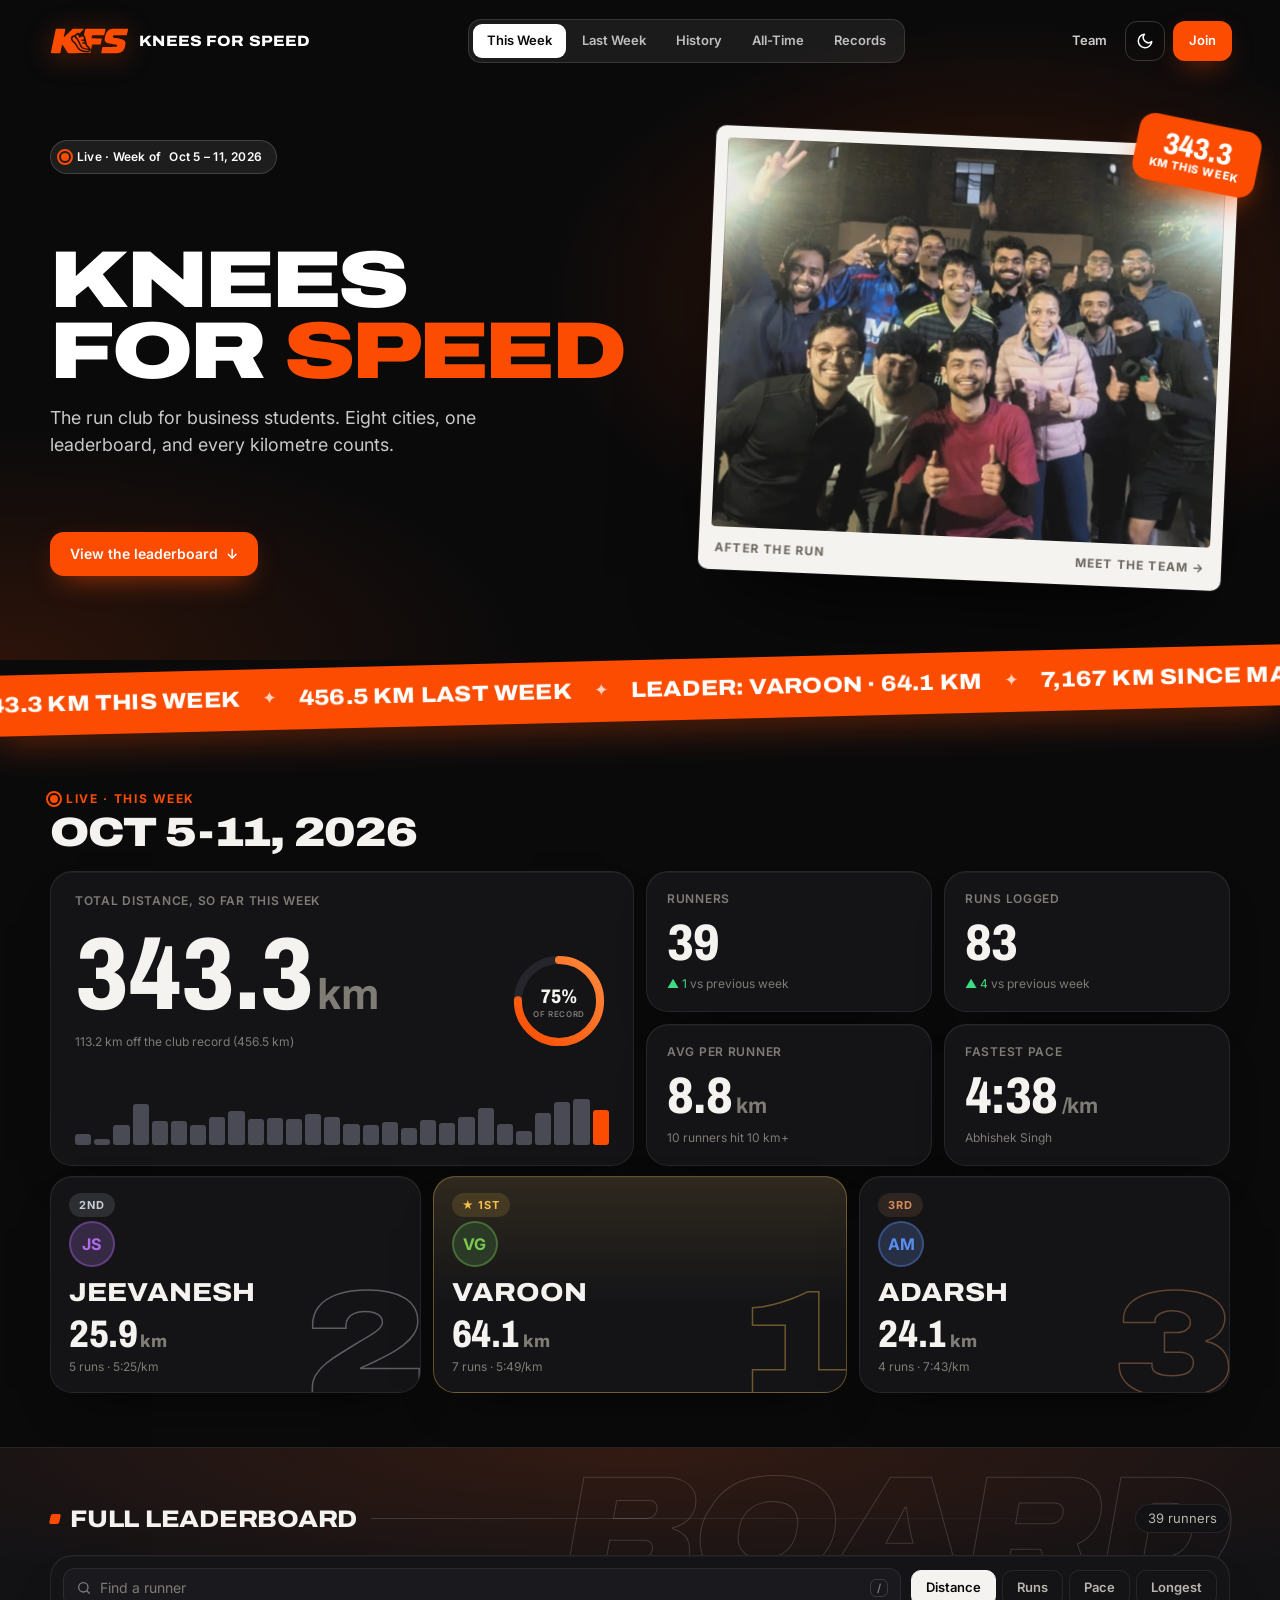
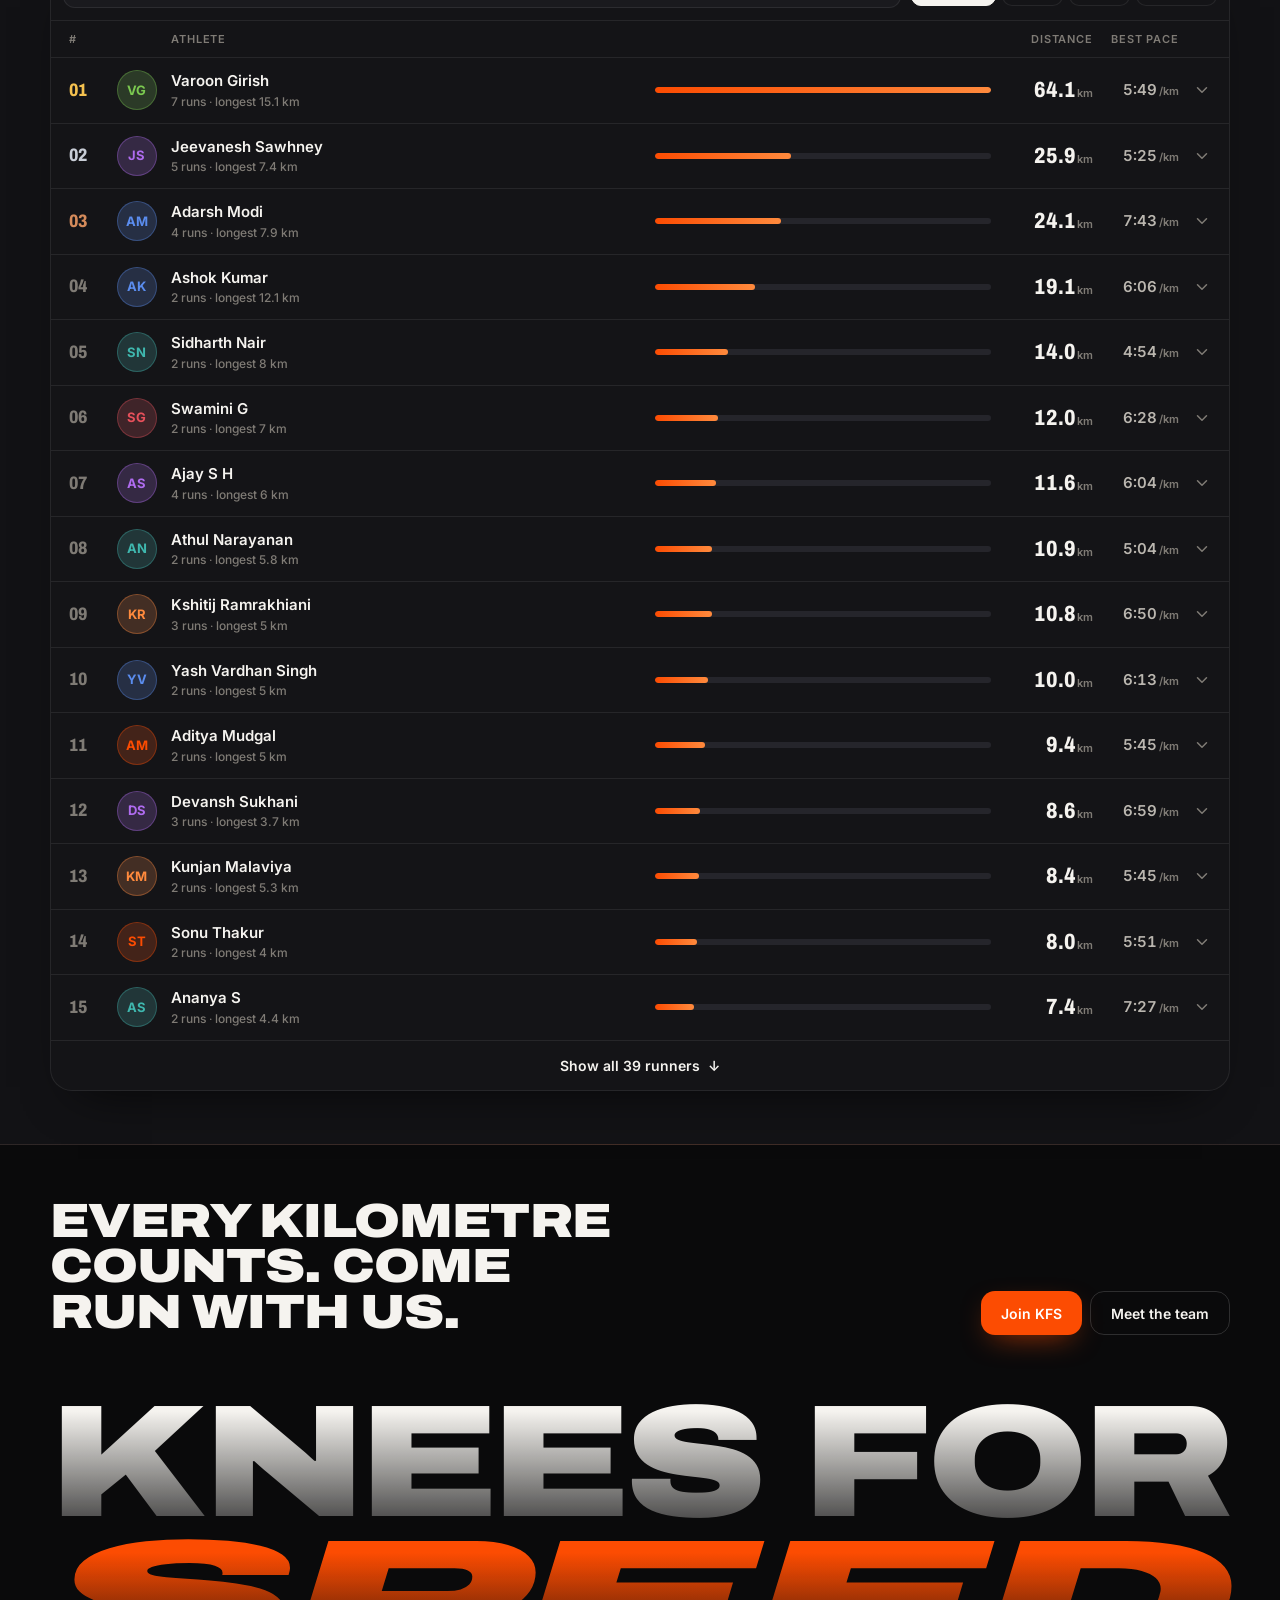
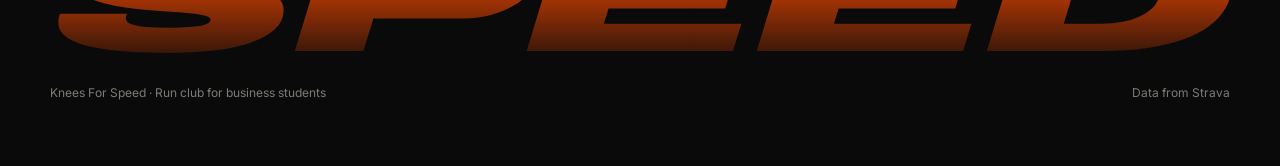
==== commit 5231b7c7: "Publish KFS 2.0 preview from 4564946" ====
--- a/index.html
+++ b/index.html
@@ -29,7 +29,7 @@
 <link rel="preconnect" href="https://fonts.googleapis.com">
 <link rel="preconnect" href="https://fonts.gstatic.com" crossorigin>
 <link href="https://fonts.googleapis.com/css2?family=Archivo:ital,wdth,wght@0,62..125,400..900;1,62..125,400..900&family=Inter:wght@400;500;600;700&display=swap" rel="stylesheet">
-<link rel="stylesheet" href="assets/kfs2.css?v=20261010c">
+<link rel="stylesheet" href="assets/kfs2.css?v=20261011b">
 </head>
 <body>
 <!-- intro: logo reveal that flies into the nav (assets/intro.js); shown once per visit -->
@@ -137,7 +137,7 @@
       <span class="join-txt"><b>Weekly updates</b><span>WhatsApp community for leaderboard drops and run chat.</span></span>
       <span class="join-arrow">→</span>
     </a>
-    <a class="join-opt" href="https://www.instagram.com/knees_for_speed_mdig" target="_blank" rel="noopener" style="--c:#E1306C">
+    <a class="join-opt" href="https://www.instagram.com/knees_for_speed_" target="_blank" rel="noopener" style="--c:#E1306C">
       <span class="join-ico"><svg viewBox="0 0 24 24" fill="#E1306C"><path d="M12 2.163c3.204 0 3.584.012 4.85.07 3.252.148 4.771 1.691 4.919 4.919.058 1.265.069 1.645.069 4.849 0 3.205-.012 3.584-.069 4.849-.149 3.225-1.664 4.771-4.919 4.919-1.266.058-1.644.07-4.85.07-3.204 0-3.584-.012-4.849-.07-3.26-.149-4.771-1.699-4.919-4.92-.058-1.265-.07-1.644-.07-4.849 0-3.204.013-3.583.07-4.849.149-3.227 1.664-4.771 4.919-4.919 1.266-.057 1.645-.069 4.849-.069zm0-2.163c-3.259 0-3.667.014-4.947.072-4.358.2-6.78 2.618-6.98 6.98-.059 1.281-.073 1.689-.073 4.948 0 3.259.014 3.668.072 4.948.2 4.358 2.618 6.78 6.98 6.98 1.281.058 1.689.072 4.948.072 3.259 0 3.668-.014 4.948-.072 4.354-.2 6.782-2.618 6.979-6.98.059-1.28.073-1.689.073-4.948 0-3.259-.014-3.667-.072-4.947-.196-4.354-2.617-6.78-6.979-6.98-1.281-.059-1.69-.073-4.949-.073zm0 5.838c-3.403 0-6.162 2.759-6.162 6.162s2.759 6.163 6.162 6.163 6.162-2.759 6.162-6.163c0-3.403-2.759-6.162-6.162-6.162zm0 10.162c-2.209 0-4-1.79-4-4 0-2.209 1.791-4 4-4s4 1.791 4 4c0 2.21-1.791 4-4 4zm6.406-11.845c-.796 0-1.441.645-1.441 1.44s.645 1.44 1.441 1.44c.795 0 1.439-.645 1.439-1.44s-.644-1.44-1.439-1.44z"/></svg></span>
       <span class="join-txt"><b>Run stories &amp; content</b><span>Run posts, race recaps and club life on Instagram.</span></span>
       <span class="join-arrow">→</span>
@@ -1061,9 +1061,9 @@
   "Srijan S":        "Srijan Shrey",
 };
 </script>
-<script src="assets/core.js?v=20261010c"></script>
-<script src="assets/share.js?v=20261010c"></script>
-<script src="assets/app.js?v=20261010c"></script>
-<script src="assets/intro.js?v=20261010c"></script>
+<script src="assets/core.js?v=20261011b"></script>
+<script src="assets/share.js?v=20261011b"></script>
+<script src="assets/app.js?v=20261011b"></script>
+<script src="assets/intro.js?v=20261011b"></script>
 </body>
 </html>
--- a/assets/kfs2.css
+++ b/assets/kfs2.css
@@ -1195,7 +1195,7 @@
 .team-hero { padding-bottom: 0; }
 .team-wrap { padding-top: 0; padding-bottom: 0; }
 .team-wrap > .team-label:first-child { margin-top: 32px; }
-.crew-grid .join-band { margin: 0; grid-column: span 3; align-self: stretch; align-items: center; }
+.crew-grid .join-band { margin: 0; grid-column: 1 / -1; align-items: center; }   /* full row, under the last member */
 @media (max-width: 980px) {
   .crew-grid .join-band { grid-column: span 1; flex-direction: column; align-items: flex-start; justify-content: space-between; flex-wrap: nowrap; padding: 26px 24px; }
   .crew-grid .join-band h2 { font-size: clamp(26px, 5.4vw, 44px); }
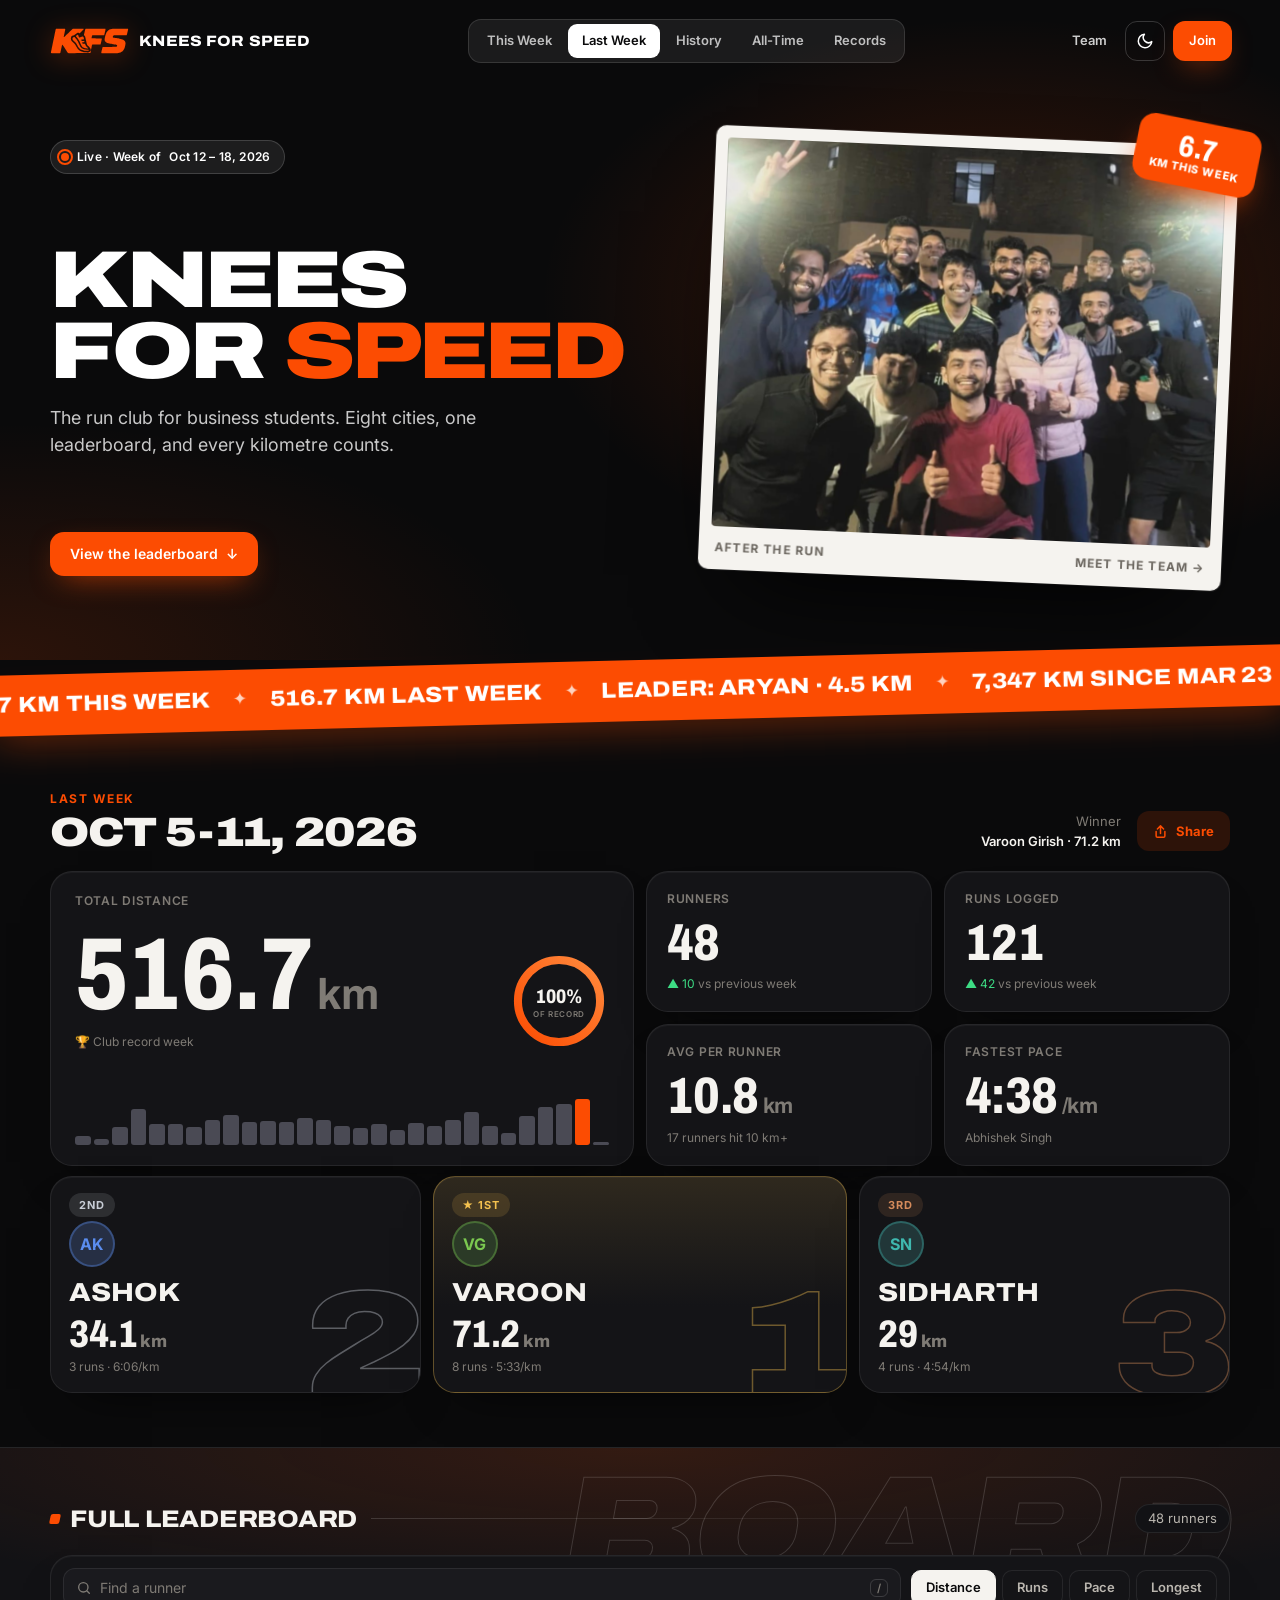
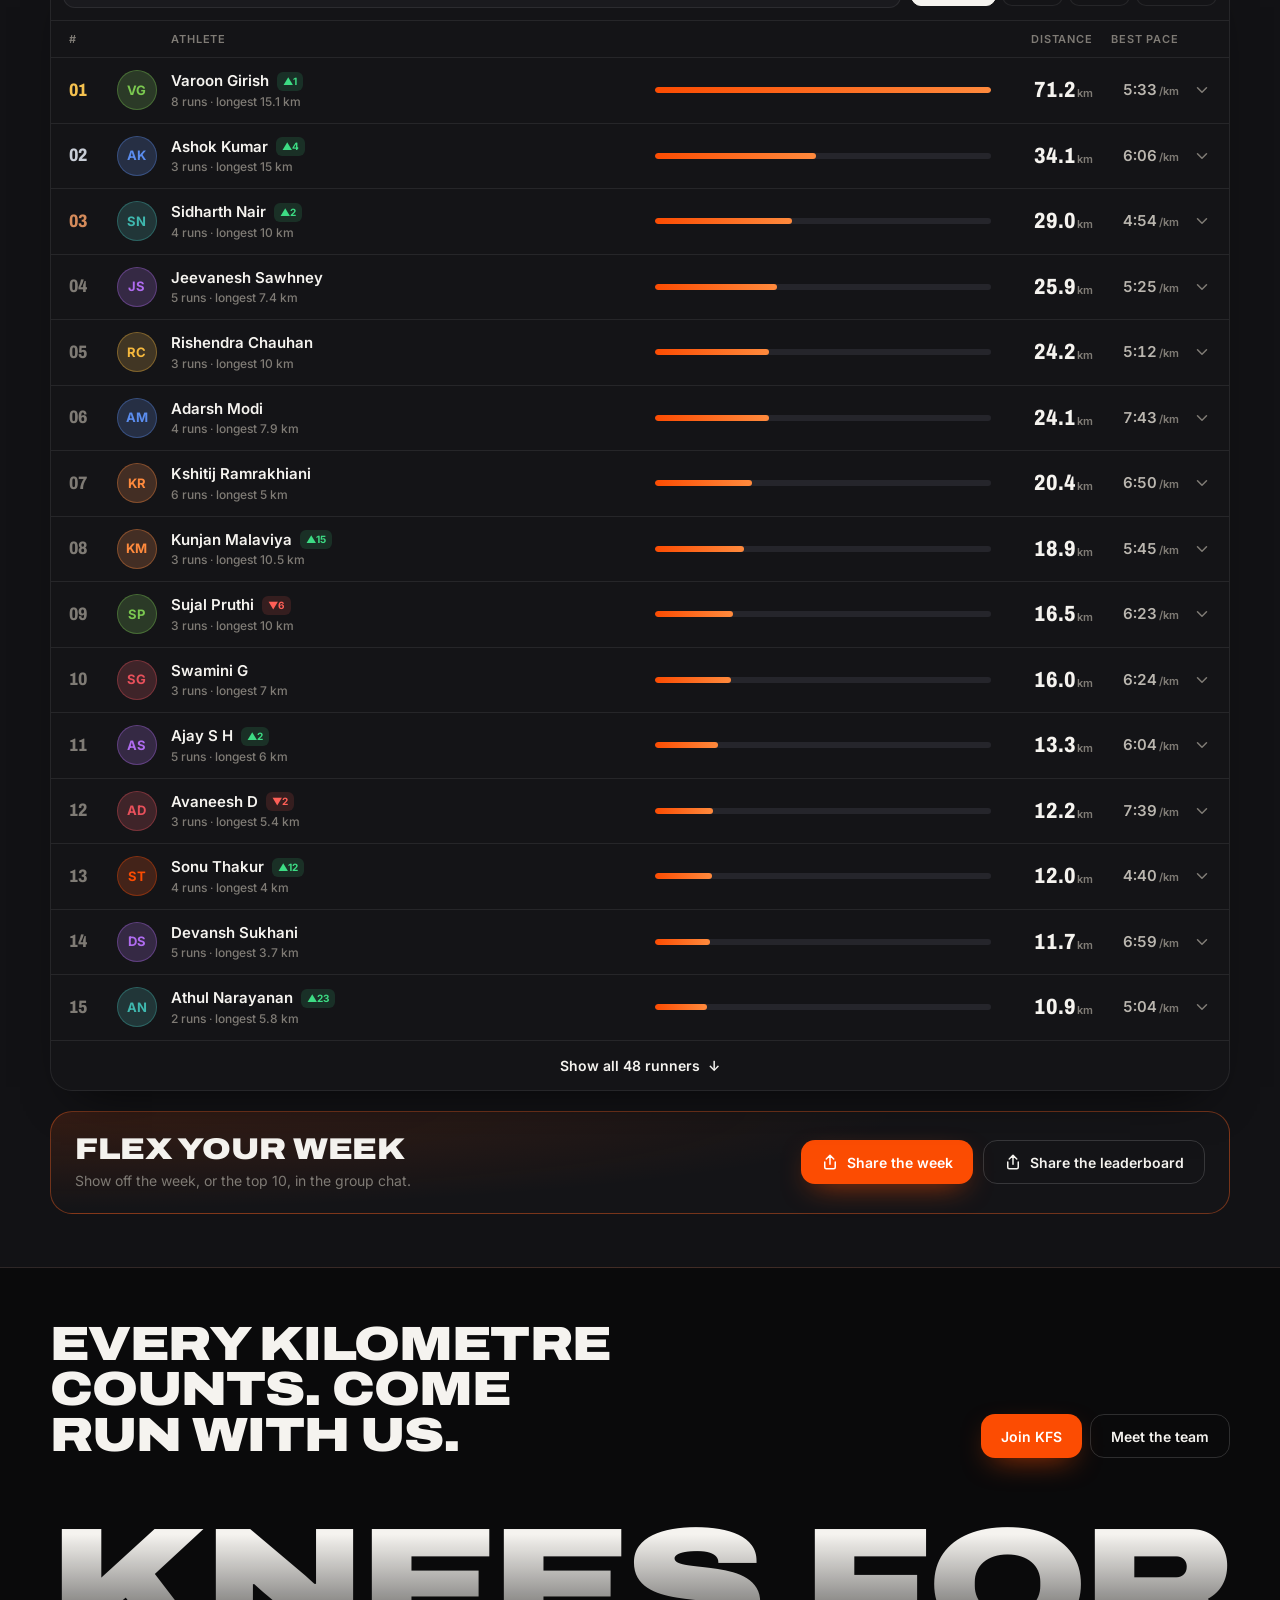
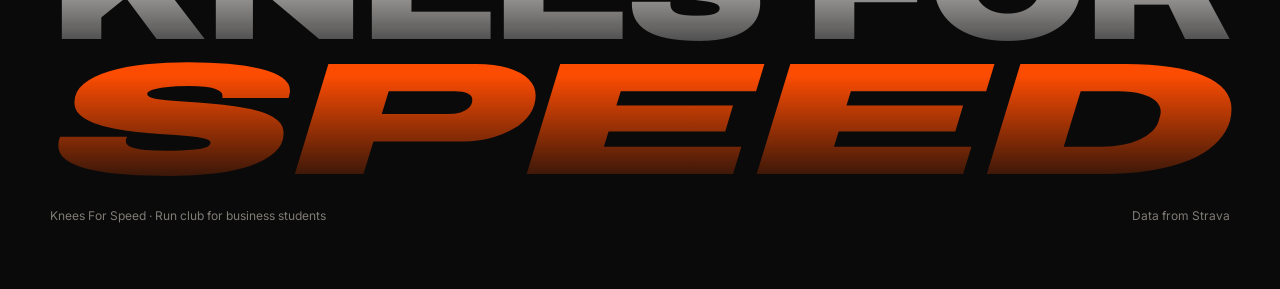
==== commit eadcf0d9: "Publish KFS 2.0 preview from 3a29f01 Co-Authored-By: Claude Opus 5.5 <noreply@anthropic.com>" ====
--- a/index.html
+++ b/index.html
@@ -171,8 +171,9 @@
 <!-- Data anchors kept in the exact shape scripts/update_leaderboard.py expects
      (week badge + one card per archived week). Hidden; the app reads them. -->
 <div id="data-src" hidden>
-  <div class="week-badge"><span>Oct 5 – 11, 2026</span></div>
+  <div class="week-badge"><span>Oct 12 – 18, 2026</span></div>
   <!-- hist-source:start -->
+    <div class="hist-week-card" id="hist-week-oct5"><div class="hist-week-title">Oct 5 – 11, 2026</div></div>
     <div class="hist-week-card" id="hist-week-sep28"><div class="hist-week-title">Sep 28 – Oct 4, 2026</div></div>
     <div class="hist-week-card" id="hist-week-sep21"><div class="hist-week-title">Sep 21 – 27, 2026</div></div>
     <div class="hist-week-card" id="hist-week-sep14"><div class="hist-week-title">Sep 14 – 20, 2026</div></div>
@@ -205,67 +206,83 @@
 <script>
 const hofData = {
   speed: {
-    "5K":  [{name:"Sidharth Nair",time:1239,timeStr:"20:39",pace:"4:07/km"},{name:"Sidharth Nair",time:1318,timeStr:"21:58",pace:"4:23/km"},{name:"Sidharth Nair",time:1352,timeStr:"22:32",pace:"4:29/km"},{name:"Swamini G",time:1359,timeStr:"22:39",pace:"4:31/km"},{name:"Bhargav Kumare",time:1380,timeStr:"23:00",pace:"4:36/km"},{name:"Abhishek Singh",time:1410,timeStr:"23:30",pace:"4:42/km"},{name:"Sidharth Nair",time:1419,timeStr:"23:39",pace:"4:43/km"},{name:"Sidharth Nair",time:1434,timeStr:"23:54",pace:"4:46/km"}],
-    "10K": [{name:"Sidharth Nair",time:2866,timeStr:"47:46",pace:"4:46/km"},{name:"Abhishek Singh",time:2905,timeStr:"48:25",pace:"4:50/km"},{name:"Sidharth Nair",time:2963,timeStr:"49:23",pace:"4:55/km"},{name:"Sidharth Nair",time:2982,timeStr:"49:42",pace:"4:57/km"},{name:"Sidharth Nair",time:2991,timeStr:"49:51",pace:"4:58/km"},{name:"Abhishek Singh",time:3014,timeStr:"50:14",pace:"5:13/km"},{name:"Sidharth Nair",time:3130,timeStr:"52:10",pace:"5:12/km"},{name:"Sidharth Nair",time:3166,timeStr:"52:46",pace:"5:16/km"}],
-    "21K": [{name:"Sidharth Nair",time:6102,timeStr:"1:41:42",pace:"4:49/km"},{name:"Sidharth Nair",time:6263,timeStr:"1:44:23",pace:"4:56/km"},{name:"Sidharth Nair",time:6452,timeStr:"1:47:32",pace:"5:05/km"},{name:"Sidharth Nair",time:7069,timeStr:"1:57:49",pace:"5:34/km"},{name:"Rishendra Chauhan",time:7226,timeStr:"2:00:26",pace:"5:42/km"},{name:"Ashok Kumar",time:7537,timeStr:"2:05:37",pace:"5:57/km"},{name:"Bhargav Kumare",time:8095,timeStr:"2:14:55",pace:"6:23/km"},{name:"Anurup De",time:8409,timeStr:"2:20:09",pace:"6:31/km"}],
+    "5K":  [{name:"Sidharth Nair",time:1239,timeStr:"20:39",pace:"4:07/km",attempts:[{timeStr:"20:39",pace:"4:07/km"},{timeStr:"21:58",pace:"4:23/km"},{timeStr:"22:32",pace:"4:29/km"},{timeStr:"23:39",pace:"4:43/km"},{timeStr:"23:54",pace:"4:46/km"}]},{name:"Swamini G",time:1359,timeStr:"22:39",pace:"4:31/km",attempts:[{timeStr:"22:39",pace:"4:31/km"},{timeStr:"26:03",pace:"5:12/km"},{timeStr:"31:13",pace:"6:11/km"},{timeStr:"32:28",pace:"6:28/km"},{timeStr:"33:17",pace:"6:00/km"}]},{name:"Bhargav Kumare",time:1380,timeStr:"23:00",pace:"4:36/km",attempts:[{timeStr:"23:00",pace:"4:36/km"},{timeStr:"24:00",pace:"4:48/km"},{timeStr:"26:36",pace:"5:05/km"},{timeStr:"27:00",pace:"4:49/km"},{timeStr:"39:35",pace:"7:54/km"}]},{name:"Abhishek Singh",time:1410,timeStr:"23:30",pace:"4:42/km",attempts:[{timeStr:"23:30",pace:"4:42/km"},{timeStr:"24:09",pace:"4:38/km"},{timeStr:"24:17",pace:"4:50/km"},{timeStr:"24:23",pace:"4:51/km"},{timeStr:"24:55",pace:"4:53/km"}]},{name:"Aditya Mudgal",time:1483,timeStr:"24:43",pace:"4:55/km",attempts:[{timeStr:"24:43",pace:"4:55/km"},{timeStr:"26:31",pace:"5:14/km"},{timeStr:"27:42",pace:"5:30/km"},{timeStr:"29:37",pace:"5:51/km"},{timeStr:"32:39",pace:"6:15/km"}]},{name:"Raj Thakrar",time:1497,timeStr:"24:57",pace:"4:59/km",attempts:[{timeStr:"24:57",pace:"4:59/km"},{timeStr:"26:57",pace:"5:22/km"},{timeStr:"32:24",pace:"6:24/km"},{timeStr:"38:58",pace:"7:46/km"}]},{name:"Athul Narayanan",time:1543,timeStr:"25:43",pace:"5:04/km",attempts:[{timeStr:"25:43",pace:"5:04/km"},{timeStr:"34:19",pace:"6:31/km"},{timeStr:"34:26",pace:"6:10/km"},{timeStr:"36:55",pace:"6:46/km"}]},{name:"Diplav Singh",time:1549,timeStr:"25:49",pace:"5:08/km",attempts:[{timeStr:"25:49",pace:"5:08/km"},{timeStr:"26:38",pace:"5:17/km"},{timeStr:"27:42",pace:"5:30/km"},{timeStr:"28:20",pace:"5:37/km"},{timeStr:"28:21",pace:"5:39/km"}]}],
+    "10K": [{name:"Sidharth Nair",time:2866,timeStr:"47:46",pace:"4:46/km",attempts:[{timeStr:"47:46",pace:"4:46/km"},{timeStr:"49:23",pace:"4:55/km"},{timeStr:"49:42",pace:"4:57/km"},{timeStr:"49:51",pace:"4:58/km"},{timeStr:"52:10",pace:"5:12/km"}]},{name:"Abhishek Singh",time:2905,timeStr:"48:25",pace:"4:50/km",attempts:[{timeStr:"48:25",pace:"4:50/km"},{timeStr:"50:14",pace:"5:13/km"},{timeStr:"57:41",pace:"5:41/km"},{timeStr:"57:41",pace:"5:41/km"},{timeStr:"1:02:52",pace:"6:10/km"}]},{name:"Rishendra Chauhan",time:3128,timeStr:"52:08",pace:"5:12/km",attempts:[{timeStr:"52:08",pace:"5:12/km"},{timeStr:"55:38",pace:"5:33/km"},{timeStr:"56:07",pace:"5:35/km"},{timeStr:"1:01:03",pace:"6:05/km"},{timeStr:"1:03:21",pace:"6:19/km"}]},{name:"Niranjan Neelakantan",time:3317,timeStr:"55:17",pace:"5:31/km",attempts:[{timeStr:"55:17",pace:"5:31/km"},{timeStr:"1:00:37",pace:"6:03/km"},{timeStr:"1:01:10",pace:"6:02/km"},{timeStr:"1:05:40",pace:"6:33/km"}]},{name:"Raj Thakrar",time:3416,timeStr:"56:56",pace:"5:41/km",attempts:[{timeStr:"56:56",pace:"5:41/km"}]},{name:"Rachit Mittal",time:3449,timeStr:"57:29",pace:"5:54/km",attempts:[{timeStr:"57:29",pace:"5:54/km"},{timeStr:"1:08:52",pace:"6:44/km"},{timeStr:"1:17:32",pace:"7:44/km"},{timeStr:"1:18:43",pace:"7:40/km"}]},{name:"Aditya Mudgal",time:3479,timeStr:"57:59",pace:"5:55/km",attempts:[{timeStr:"57:59",pace:"5:55/km"}]},{name:"Swadit Chandan",time:3488,timeStr:"58:08",pace:"5:48/km",attempts:[{timeStr:"58:08",pace:"5:48/km"},{timeStr:"59:53",pace:"5:59/km"},{timeStr:"1:02:50",pace:"6:16/km"},{timeStr:"1:02:54",pace:"6:11/km"},{timeStr:"1:05:39",pace:"6:30/km"}]}],
+    "21K": [{name:"Sidharth Nair",time:6102,timeStr:"1:41:42",pace:"4:49/km",attempts:[{timeStr:"1:41:42",pace:"4:49/km"},{timeStr:"1:44:23",pace:"4:56/km"},{timeStr:"1:47:32",pace:"5:05/km"},{timeStr:"1:57:49",pace:"5:34/km"}]},{name:"Rishendra Chauhan",time:7226,timeStr:"2:00:26",pace:"5:42/km",attempts:[{timeStr:"2:00:26",pace:"5:42/km"}]},{name:"Ashok Kumar",time:7537,timeStr:"2:05:37",pace:"5:57/km",attempts:[{timeStr:"2:05:37",pace:"5:57/km"}]},{name:"Bhargav Kumare",time:8095,timeStr:"2:14:55",pace:"6:23/km",attempts:[{timeStr:"2:14:55",pace:"6:23/km"}]},{name:"Anurup De",time:8409,timeStr:"2:20:09",pace:"6:31/km",attempts:[{timeStr:"2:20:09",pace:"6:31/km"},{timeStr:"2:41:21",pace:"7:37/km"}]},{name:"Swadit Chandan",time:8481,timeStr:"2:21:21",pace:"6:41/km",attempts:[{timeStr:"2:21:21",pace:"6:41/km"},{timeStr:"2:23:19",pace:"6:47/km"},{timeStr:"2:26:51",pace:"6:57/km"},{timeStr:"2:34:22",pace:"7:18/km"},{timeStr:"2:34:56",pace:"7:20/km"}]},{name:"Niranjan Neelakantan",time:8544,timeStr:"2:22:24",pace:"6:44/km",attempts:[{timeStr:"2:22:24",pace:"6:44/km"}]},{name:"Mihir Pandit",time:10581,timeStr:"2:56:21",pace:"8:21/km",attempts:[{timeStr:"2:56:21",pace:"8:21/km"}]}],
     "42K": []
   },
   individual: {
     longestRun:   [{name:"Bhargav Kumare",val:43.8},{name:"Mihir Pandit",val:27.3},{name:"Sakha Ghotekar",val:23.0}],
-    mostKmWeek:   [{name:"varoon girish",val:64.1,week:"Current Week"},{name:"Swadit Chandan",val:52.0,week:"Sep 28 – Oct 4, 2026"},{name:"Bhargav Kumare",val:50.3,week:"Apr 6 – 12, 2026"}],
-    mostRunsWeek: [{name:"Devansh Sukhani",val:9,week:"Jun 29 – Jul 5, 2026"},{name:"Saksham G",val:9,week:"Jun 1 – 7, 2026"},{name:"Diksin Gulati",val:8,week:"May 25 – 31, 2026"}],
-    mostWeeks:    [{name:"Ashok Kumar",val:23},{name:"Rishendra Chauhan",val:22},{name:"Anurup De",val:20}]
+    mostKmWeek:   [{name:"varoon girish",val:71.2,week:"Oct 5 – 11, 2026"},{name:"Swadit Chandan",val:52.0,week:"Sep 28 – Oct 4, 2026"},{name:"Bhargav Kumare",val:50.3,week:"Apr 6 – 12, 2026"}],
+    mostRunsWeek: [{name:"Devansh Sukhani",val:9,week:"Jun 29 – Jul 5, 2026"},{name:"Saksham G",val:9,week:"Jun 1 – 7, 2026"},{name:"varoon girish",val:8,week:"Oct 5 – 11, 2026"}],
+    mostWeeks:    [{name:"Ashok Kumar",val:23},{name:"Rishendra Chauhan",val:23},{name:"Srijan Shrey",val:20}]
   },
   club: {
-    bestWeekKm:  {val:456.5,runners:38,week:"Sep 28 – Oct 4, 2026"},
-    mostRunners: {val:43,km:420.4,week:"Sep 21 – 27, 2026"}
+    bestWeekKm:  {val:516.7,runners:48,week:"Oct 5 – 11, 2026"},
+    mostRunners: {val:48,km:516.7,week:"Oct 5 – 11, 2026"}
   }
 };
 const athletes = [
-  { name: "varoon girish", distance: 64.1, runs: 7, longest: 15.1, pace: "5:49", paceVal: 349, avgPace: "6:00", avgPaceVal: 360, elev: "243m", color: "#FC4C02" },
-  { name: "Jeevanesh Sawhney", distance: 25.9, runs: 5, longest: 7.4, pace: "5:25", paceVal: 325, avgPace: "5:57", avgPaceVal: 357, elev: "82m", color: "#e05c00" },
-  { name: "Adarsh Modi", distance: 24.1, runs: 4, longest: 7.9, pace: "7:43", paceVal: 463, avgPace: "8:19", avgPaceVal: 499, elev: "33m", color: "#d45a00" },
-  { name: "Ashok Kumar", distance: 19.1, runs: 2, longest: 12.1, pace: "6:06", paceVal: 366, avgPace: "6:12", avgPaceVal: 372, elev: "49m", color: "#c85500" },
-  { name: "Sidharth Nair", distance: 14.0, runs: 2, longest: 8.0, pace: "4:54", paceVal: 294, avgPace: "5:05", avgPaceVal: 305, elev: "48m", color: "#bc5000" },
-  { name: "Swamini G", distance: 12.0, runs: 2, longest: 7.0, pace: "6:28", paceVal: 388, avgPace: "6:37", avgPaceVal: 397, elev: "11m", color: "#b04b00" },
-  { name: "Ajay S H", distance: 11.6, runs: 4, longest: 6.0, pace: "6:04", paceVal: 364, avgPace: "6:29", avgPaceVal: 389, elev: "37m", color: "#a44600" },
-  { name: "Athul Narayanan", distance: 10.9, runs: 2, longest: 5.8, pace: "5:04", paceVal: 304, avgPace: "5:27", avgPaceVal: 327, elev: "48m", color: "#984100" },
-  { name: "Kshitij Ramrakhiani", distance: 10.8, runs: 3, longest: 5.0, pace: "6:50", paceVal: 410, avgPace: "7:03", avgPaceVal: 423, elev: "42m", color: "#8c3c00" },
-  { name: "Yash Vardhan singh", distance: 10.0, runs: 2, longest: 5.0, pace: "6:13", paceVal: 373, avgPace: "6:19", avgPaceVal: 379, elev: "33m", color: "#803700" },
-  { name: "Aditya Mudgal", distance: 9.4, runs: 2, longest: 5.0, pace: "5:45", paceVal: 345, avgPace: "7:09", avgPaceVal: 429, elev: "4m", color: "#7a3200" },
-  { name: "Devansh Sukhani", distance: 8.6, runs: 3, longest: 3.7, pace: "6:59", paceVal: 419, avgPace: "8:41", avgPaceVal: 521, elev: "33m", color: "#742d00" },
-  { name: "Kunjan Malaviya", distance: 8.4, runs: 2, longest: 5.3, pace: "5:45", paceVal: 345, avgPace: "5:58", avgPaceVal: 358, elev: "32m", color: "#6e2800" },
-  { name: "Sonu Thakur", distance: 8.0, runs: 2, longest: 4.0, pace: "5:51", paceVal: 351, avgPace: "5:57", avgPaceVal: 357, elev: "24m", color: "#682300" },
-  { name: "Ananya S", distance: 7.4, runs: 2, longest: 4.4, pace: "7:27", paceVal: 447, avgPace: "7:48", avgPaceVal: 468, elev: "23m", color: "#621e00" },
-  { name: "avaneesh d", distance: 6.8, runs: 2, longest: 5.0, pace: "7:39", paceVal: 459, avgPace: "8:02", avgPaceVal: 482, elev: "23m", color: "#5c1900" },
-  { name: "Sujal Pruthi", distance: 6.5, runs: 2, longest: 3.5, pace: "6:23", paceVal: 383, avgPace: "6:29", avgPaceVal: 389, elev: "20m", color: "#561500" },
-  { name: "Awdhesh Gairola", distance: 6.2, runs: 1, longest: 6.2, pace: "8:16", paceVal: 496, avgPace: "8:16", avgPaceVal: 496, elev: "46m", color: "#501100" },
-  { name: "balaji lahoti", distance: 6.1, runs: 1, longest: 6.1, pace: "6:41", paceVal: 401, avgPace: "6:41", avgPaceVal: 401, elev: "21m", color: "#4a0e00" },
-  { name: "Shivansh Kansal", distance: 6.0, runs: 2, longest: 3.6, pace: "6:45", paceVal: 405, avgPace: "6:47", avgPaceVal: 407, elev: "38m", color: "#440b00" },
-  { name: "Prabhveer Singh Khurana", distance: 5.8, runs: 6, longest: 2.2, pace: "5:51", paceVal: 351, avgPace: "7:47", avgPaceVal: 467, elev: "16m", color: "#3e0800" },
-  { name: "Shaun Thomas", distance: 5.6, runs: 1, longest: 5.6, pace: "6:13", paceVal: 373, avgPace: "6:13", avgPaceVal: 373, elev: "24m", color: "#380500" },
-  { name: "Abhishek Singh", distance: 5.2, runs: 1, longest: 5.2, pace: "4:38", paceVal: 278, avgPace: "4:38", avgPaceVal: 278, elev: "52m", color: "#320300" },
-  { name: "Nachiket Pethe", distance: 5.0, runs: 1, longest: 5.0, pace: "7:30", paceVal: 450, avgPace: "7:30", avgPaceVal: 450, elev: "24m", color: "#2c0100" },
-  { name: "Sai Sagar Dasari", distance: 5.0, runs: 2, longest: 3.0, pace: "6:03", paceVal: 363, avgPace: "6:06", avgPaceVal: 366, elev: "12m", color: "#FC4C02" },
-  { name: "Harshit Gulati", distance: 4.6, runs: 1, longest: 4.6, pace: "7:47", paceVal: 467, avgPace: "7:47", avgPaceVal: 467, elev: "5m", color: "#e05c00" },
-  { name: "Rachit Mittal", distance: 4.5, runs: 2, longest: 3.5, pace: "6:42", paceVal: 402, avgPace: "7:01", avgPaceVal: 421, elev: "62m", color: "#d45a00" },
-  { name: "Rushika Singh", distance: 4.4, runs: 4, longest: 1.5, pace: "6:45", paceVal: 405, avgPace: "8:17", avgPaceVal: 497, elev: "12m", color: "#c85500" },
-  { name: "Diksin Gulati", distance: 4.0, runs: 1, longest: 4.0, pace: "6:09", paceVal: 369, avgPace: "6:09", avgPaceVal: 369, elev: "27m", color: "#bc5000" },
-  { name: "Uditansh Bhandari", distance: 4.0, runs: 1, longest: 4.0, pace: "8:01", paceVal: 481, avgPace: "8:01", avgPaceVal: 481, elev: "66m", color: "#b04b00" },
-  { name: "Harshita Singh", distance: 3.0, runs: 1, longest: 3.0, pace: "6:11", paceVal: 371, avgPace: "6:11", avgPaceVal: 371, elev: "13m", color: "#a44600" },
-  { name: "Utsav Wadhwa", distance: 3.0, runs: 1, longest: 3.0, pace: "7:09", paceVal: 429, avgPace: "7:09", avgPaceVal: 429, elev: "--", color: "#984100" },
-  { name: "Shivansh Agarwal", distance: 2.7, runs: 2, longest: 1.5, pace: "6:16", paceVal: 376, avgPace: "7:29", avgPaceVal: 449, elev: "6m", color: "#8c3c00" },
-  { name: "Anurup De", distance: 2.7, runs: 1, longest: 2.7, pace: "6:23", paceVal: 383, avgPace: "6:23", avgPaceVal: 383, elev: "10m", color: "#803700" },
-  { name: "A J", distance: 2.2, runs: 1, longest: 2.2, pace: "5:28", paceVal: 328, avgPace: "5:28", avgPaceVal: 328, elev: "8m", color: "#7a3200" },
-  { name: "Srijan Shrey", distance: 2.0, runs: 1, longest: 2.0, pace: "5:28", paceVal: 328, avgPace: "5:28", avgPaceVal: 328, elev: "8m", color: "#742d00" },
-  { name: "Angad Singh Pental", distance: 1.9, runs: 2, longest: 1.8, pace: "8:20", paceVal: 500, avgPace: "8:29", avgPaceVal: 509, elev: "--", color: "#6e2800" },
-  { name: "Krishna Tulshidas Ghotekar", distance: 1.0, runs: 1, longest: 1.0, pace: "7:35", paceVal: 455, avgPace: "7:35", avgPaceVal: 455, elev: "--", color: "#682300" },
-  { name: "Sourabh M", distance: 0.8, runs: 1, longest: 0.8, pace: "12:58", paceVal: 778, avgPace: "12:58", avgPaceVal: 778, elev: "--", color: "#621e00" }
+  { name: "Aryan Sumbly", distance: 4.5, runs: 1, longest: 4.5, pace: "6:29", paceVal: 389, avgPace: "6:29", avgPaceVal: 389, elev: "20m", color: "#FC4C02" },
+  { name: "Yash Prabhat", distance: 2.2, runs: 1, longest: 2.2, pace: "6:39", paceVal: 399, avgPace: "6:39", avgPaceVal: 399, elev: "3m", color: "#e05c00" }
 ];
 
-const prevAthletes = ["varoon girish", "Jeevanesh Sawhney", "Adarsh Modi", "Ashok Kumar", "Sidharth Nair", "Swamini G", "Ajay S H", "Athul Narayanan", "Kshitij Ramrakhiani", "Yash Vardhan singh", "Aditya Mudgal", "Devansh Sukhani", "Kunjan Malaviya", "Sonu Thakur", "Ananya S", "avaneesh d", "Sujal Pruthi", "Awdhesh Gairola", "balaji lahoti", "Shivansh Kansal", "Prabhveer Singh Khurana", "Shaun Thomas", "Abhishek Singh", "Nachiket Pethe", "Sai Sagar Dasari", "Harshit Gulati", "Rachit Mittal", "Rushika Singh", "Diksin Gulati", "Uditansh Bhandari", "Harshita Singh", "Shivansh Agarwal", "Anurup De", "A J", "Srijan Shrey", "Angad Singh Pental", "Krishna Tulshidas Ghotekar", "Sourabh M"];
+const prevAthletes = ["Aryan Sumbly"];
 
 const historicalWeeks = {
+  "hist-week-oct5": {
+    sortKey: "distance",
+    athletes: [
+      { name: "varoon girish", distance: 71.2, runs: 8, longest: 15.1, pace: "5:33", paceVal: 333, avgPace: "5:57", avgPaceVal: 357, elev: "273m" },
+      { name: "Ashok Kumar", distance: 34.1, runs: 3, longest: 15.0, pace: "6:06", paceVal: 366, avgPace: "6:13", avgPaceVal: 373, elev: "80m" },
+      { name: "Sidharth Nair", distance: 29.0, runs: 4, longest: 10.0, pace: "4:54", paceVal: 294, avgPace: "5:23", avgPaceVal: 323, elev: "100m" },
+      { name: "Jeevanesh Sawhney", distance: 25.9, runs: 5, longest: 7.4, pace: "5:25", paceVal: 325, avgPace: "5:57", avgPaceVal: 357, elev: "82m" },
+      { name: "Rishendra Chauhan", distance: 24.2, runs: 3, longest: 10.0, pace: "5:12", paceVal: 312, avgPace: "5:43", avgPaceVal: 343, elev: "84m" },
+      { name: "Adarsh Modi", distance: 24.1, runs: 4, longest: 7.9, pace: "7:43", paceVal: 463, avgPace: "8:19", avgPaceVal: 499, elev: "33m" },
+      { name: "Kshitij Ramrakhiani", distance: 20.4, runs: 6, longest: 5.0, pace: "6:50", paceVal: 410, avgPace: "7:10", avgPaceVal: 430, elev: "110m" },
+      { name: "Kunjan Malaviya", distance: 18.9, runs: 3, longest: 10.5, pace: "5:45", paceVal: 345, avgPace: "6:07", avgPaceVal: 367, elev: "72m" },
+      { name: "Sujal Pruthi", distance: 16.5, runs: 3, longest: 10.0, pace: "6:23", paceVal: 383, avgPace: "6:44", avgPaceVal: 404, elev: "121m" },
+      { name: "Swamini G", distance: 16.0, runs: 3, longest: 7.0, pace: "6:24", paceVal: 384, avgPace: "6:34", avgPaceVal: 394, elev: "16m" },
+      { name: "Ajay S H", distance: 13.3, runs: 5, longest: 6.0, pace: "6:04", paceVal: 364, avgPace: "6:28", avgPaceVal: 388, elev: "43m" },
+      { name: "avaneesh d", distance: 12.2, runs: 3, longest: 5.4, pace: "7:39", paceVal: 459, avgPace: "8:02", avgPaceVal: 482, elev: "42m" },
+      { name: "Sonu Thakur", distance: 12.0, runs: 4, longest: 4.0, pace: "4:40", paceVal: 280, avgPace: "5:49", avgPaceVal: 349, elev: "39m" },
+      { name: "Devansh Sukhani", distance: 11.7, runs: 5, longest: 3.7, pace: "6:59", paceVal: 419, avgPace: "8:28", avgPaceVal: 508, elev: "45m" },
+      { name: "Athul Narayanan", distance: 10.9, runs: 2, longest: 5.8, pace: "5:04", paceVal: 304, avgPace: "5:27", avgPaceVal: 327, elev: "48m" },
+      { name: "Shivansh Kansal", distance: 10.8, runs: 3, longest: 4.8, pace: "6:45", paceVal: 405, avgPace: "10:28", avgPaceVal: 628, elev: "88m" },
+      { name: "Yash Vardhan singh", distance: 10.0, runs: 2, longest: 5.0, pace: "6:13", paceVal: 373, avgPace: "6:19", avgPaceVal: 379, elev: "33m" },
+      { name: "Aditya Mudgal", distance: 9.4, runs: 2, longest: 5.0, pace: "5:45", paceVal: 345, avgPace: "7:09", avgPaceVal: 429, elev: "4m" },
+      { name: "Shivansh Agarwal", distance: 9.0, runs: 4, longest: 3.4, pace: "6:16", paceVal: 376, avgPace: "8:28", avgPaceVal: 508, elev: "18m" },
+      { name: "Sai Sagar Dasari", distance: 8.0, runs: 3, longest: 3.0, pace: "6:03", paceVal: 363, avgPace: "6:20", avgPaceVal: 380, elev: "20m" },
+      { name: "A J", distance: 7.8, runs: 2, longest: 5.6, pace: "5:28", paceVal: 328, avgPace: "5:56", avgPaceVal: 356, elev: "28m" },
+      { name: "Awdhesh Gairola", distance: 7.6, runs: 2, longest: 6.2, pace: "8:16", paceVal: 496, avgPace: "8:24", avgPaceVal: 504, elev: "57m" },
+      { name: "Ananya S", distance: 7.4, runs: 2, longest: 4.4, pace: "7:27", paceVal: 447, avgPace: "7:48", avgPaceVal: 468, elev: "23m" },
+      { name: "Uditansh Bhandari", distance: 6.8, runs: 3, longest: 4.0, pace: "7:08", paceVal: 428, avgPace: "7:45", avgPaceVal: 465, elev: "109m" },
+      { name: "Srijan Shrey", distance: 6.2, runs: 2, longest: 4.2, pace: "5:28", paceVal: 328, avgPace: "5:41", avgPaceVal: 341, elev: "24m" },
+      { name: "balaji lahoti", distance: 6.1, runs: 1, longest: 6.1, pace: "6:41", paceVal: 401, avgPace: "6:41", avgPaceVal: 401, elev: "21m" },
+      { name: "Prabhveer Singh Khurana", distance: 5.8, runs: 6, longest: 2.2, pace: "5:51", paceVal: 351, avgPace: "7:47", avgPaceVal: 467, elev: "16m" },
+      { name: "Shaun Thomas", distance: 5.6, runs: 1, longest: 5.6, pace: "6:13", paceVal: 373, avgPace: "6:13", avgPaceVal: 373, elev: "24m" },
+      { name: "Harshit Gulati", distance: 5.5, runs: 2, longest: 4.6, pace: "7:47", paceVal: 467, avgPace: "7:54", avgPaceVal: 474, elev: "5m" },
+      { name: "Angad Singh Pental", distance: 5.4, runs: 3, longest: 3.5, pace: "8:20", paceVal: 500, avgPace: "8:30", avgPaceVal: 510, elev: "--" },
+      { name: "Rishi Raj", distance: 5.3, runs: 1, longest: 5.3, pace: "7:07", paceVal: 427, avgPace: "7:07", avgPaceVal: 427, elev: "18m" },
+      { name: "Abhishek Singh", distance: 5.2, runs: 1, longest: 5.2, pace: "4:38", paceVal: 278, avgPace: "4:38", avgPaceVal: 278, elev: "52m" },
+      { name: "Nachiket Pethe", distance: 5.0, runs: 1, longest: 5.0, pace: "7:30", paceVal: 450, avgPace: "7:30", avgPaceVal: 450, elev: "24m" },
+      { name: "Vaibhav Duggal", distance: 5.0, runs: 1, longest: 5.0, pace: "6:49", paceVal: 409, avgPace: "6:49", avgPaceVal: 409, elev: "15m" },
+      { name: "Mihir Pandit", distance: 5.0, runs: 1, longest: 5.0, pace: "5:57", paceVal: 357, avgPace: "5:57", avgPaceVal: 357, elev: "26m" },
+      { name: "Rachit Mittal", distance: 4.5, runs: 2, longest: 3.5, pace: "6:42", paceVal: 402, avgPace: "7:01", avgPaceVal: 421, elev: "62m" },
+      { name: "Rushika Singh", distance: 4.4, runs: 4, longest: 1.5, pace: "6:45", paceVal: 405, avgPace: "8:17", avgPaceVal: 497, elev: "12m" },
+      { name: "Yash Prabhat", distance: 4.4, runs: 1, longest: 4.4, pace: "6:58", paceVal: 418, avgPace: "6:58", avgPaceVal: 418, elev: "--" },
+      { name: "Shivam Sachdeva", distance: 4.3, runs: 1, longest: 4.3, pace: "6:44", paceVal: 404, avgPace: "6:44", avgPaceVal: 404, elev: "12m" },
+      { name: "Diksin Gulati", distance: 4.0, runs: 1, longest: 4.0, pace: "6:09", paceVal: 369, avgPace: "6:09", avgPaceVal: 369, elev: "27m" },
+      { name: "Utkarsh Pandey", distance: 3.9, runs: 1, longest: 3.9, pace: "6:31", paceVal: 391, avgPace: "6:31", avgPaceVal: 391, elev: "13m" },
+      { name: "Harshita Singh", distance: 3.0, runs: 1, longest: 3.0, pace: "6:11", paceVal: 371, avgPace: "6:11", avgPaceVal: 371, elev: "13m" },
+      { name: "Utsav Wadhwa", distance: 3.0, runs: 1, longest: 3.0, pace: "7:09", paceVal: 429, avgPace: "7:09", avgPaceVal: 429, elev: "--" },
+      { name: "Sidhartha Thakur", distance: 3.0, runs: 1, longest: 3.0, pace: "7:37", paceVal: 457, avgPace: "7:37", avgPaceVal: 457, elev: "23m" },
+      { name: "Anurup De", distance: 2.7, runs: 1, longest: 2.7, pace: "6:23", paceVal: 383, avgPace: "6:23", avgPaceVal: 383, elev: "10m" },
+      { name: "Krishna Tulshidas Ghotekar", distance: 1.0, runs: 1, longest: 1.0, pace: "7:35", paceVal: 455, avgPace: "7:35", avgPaceVal: 455, elev: "--" },
+      { name: "Sourabh M", distance: 0.8, runs: 1, longest: 0.8, pace: "12:58", paceVal: 778, avgPace: "12:58", avgPaceVal: 778, elev: "--" },
+      { name: "ANUBHAV SINGHAL", distance: 0.4, runs: 1, longest: 0.4, pace: "9:47", paceVal: 587, avgPace: "9:47", avgPaceVal: 587, elev: "--" }
+    ]
+  },
   "hist-week-sep28": {
     sortKey: "distance",
     athletes: [
--- a/assets/kfs2.css
+++ b/assets/kfs2.css
@@ -539,6 +539,7 @@
   font: 600 11px var(--font-body); font-style: normal; white-space: nowrap; pointer-events: none; z-index: 5;
 }
 .mini-foot { display: flex; justify-content: space-between; font-size: 10px; color: var(--muted); margin-top: 6px; }
+.board-updated { text-align: center; font-size: 11px; color: var(--muted); opacity: .8; margin: 10px 0 0; letter-spacing: .02em; }
 .board-empty { padding: 40px 20px; text-align: center; color: var(--muted); }
 .board-more {
   display: flex; width: 100%; align-items: center; justify-content: center; gap: 8px; padding: 16px;
@@ -616,8 +617,12 @@
 .rec-podium { margin-top: 16px; }
 .rec-podium .pod-km { font-size: clamp(26px, 3.2vw, 40px); }
 .rec-list { margin-top: 12px; }
-.rec-list .row-main { grid-template-columns: 34px 40px minmax(0, 1fr) 90px 72px; grid-template-areas: "rank av who dist pace"; cursor: default; }
-.rec-list .row-main:hover { background: transparent; }
+.rec-list .row-main { grid-template-columns: 34px 40px minmax(0, 1fr) 90px 72px 18px; grid-template-areas: "rank av who dist pace chev"; }
+.attempts { list-style: none; margin: 0; padding: 0; display: grid; grid-template-columns: repeat(auto-fill, minmax(150px, 1fr)); gap: 6px 16px; }
+.attempts li { display: flex; align-items: baseline; gap: 10px; font-size: 13px; color: var(--muted); }
+.attempts li span:first-child { min-width: 46px; font-size: 11px; font-weight: 600; }
+.attempts li b { color: var(--text); font-weight: 700; }
+.attempts li.best span:first-child { color: #FC4C02; }
 .ind-grid { display: grid; grid-template-columns: repeat(4, minmax(0, 1fr)); gap: 12px; }
 .ind { padding: 22px; display: flex; flex-direction: column; min-height: 240px; }
 /* record micro-charts (replace the old emoji icons) */
@@ -1022,7 +1027,7 @@
   .club-week { font-size: 17px; }
   .earth { grid-template-columns: 1fr; padding: 20px; gap: 16px; }
   .earth-globe { width: 64px; height: 64px; }
-  .rec-list .row-main { grid-template-columns: 26px 36px minmax(0, 1fr) auto; grid-template-areas: "rank av who dist" "rank av who pace"; }
+  .rec-list .row-main { grid-template-columns: 26px 36px minmax(0, 1fr) auto 18px; grid-template-areas: "rank av who dist chev" "rank av who pace chev"; }
   .footer-word { margin-top: 40px; }
 
   /* join modal → bottom sheet */
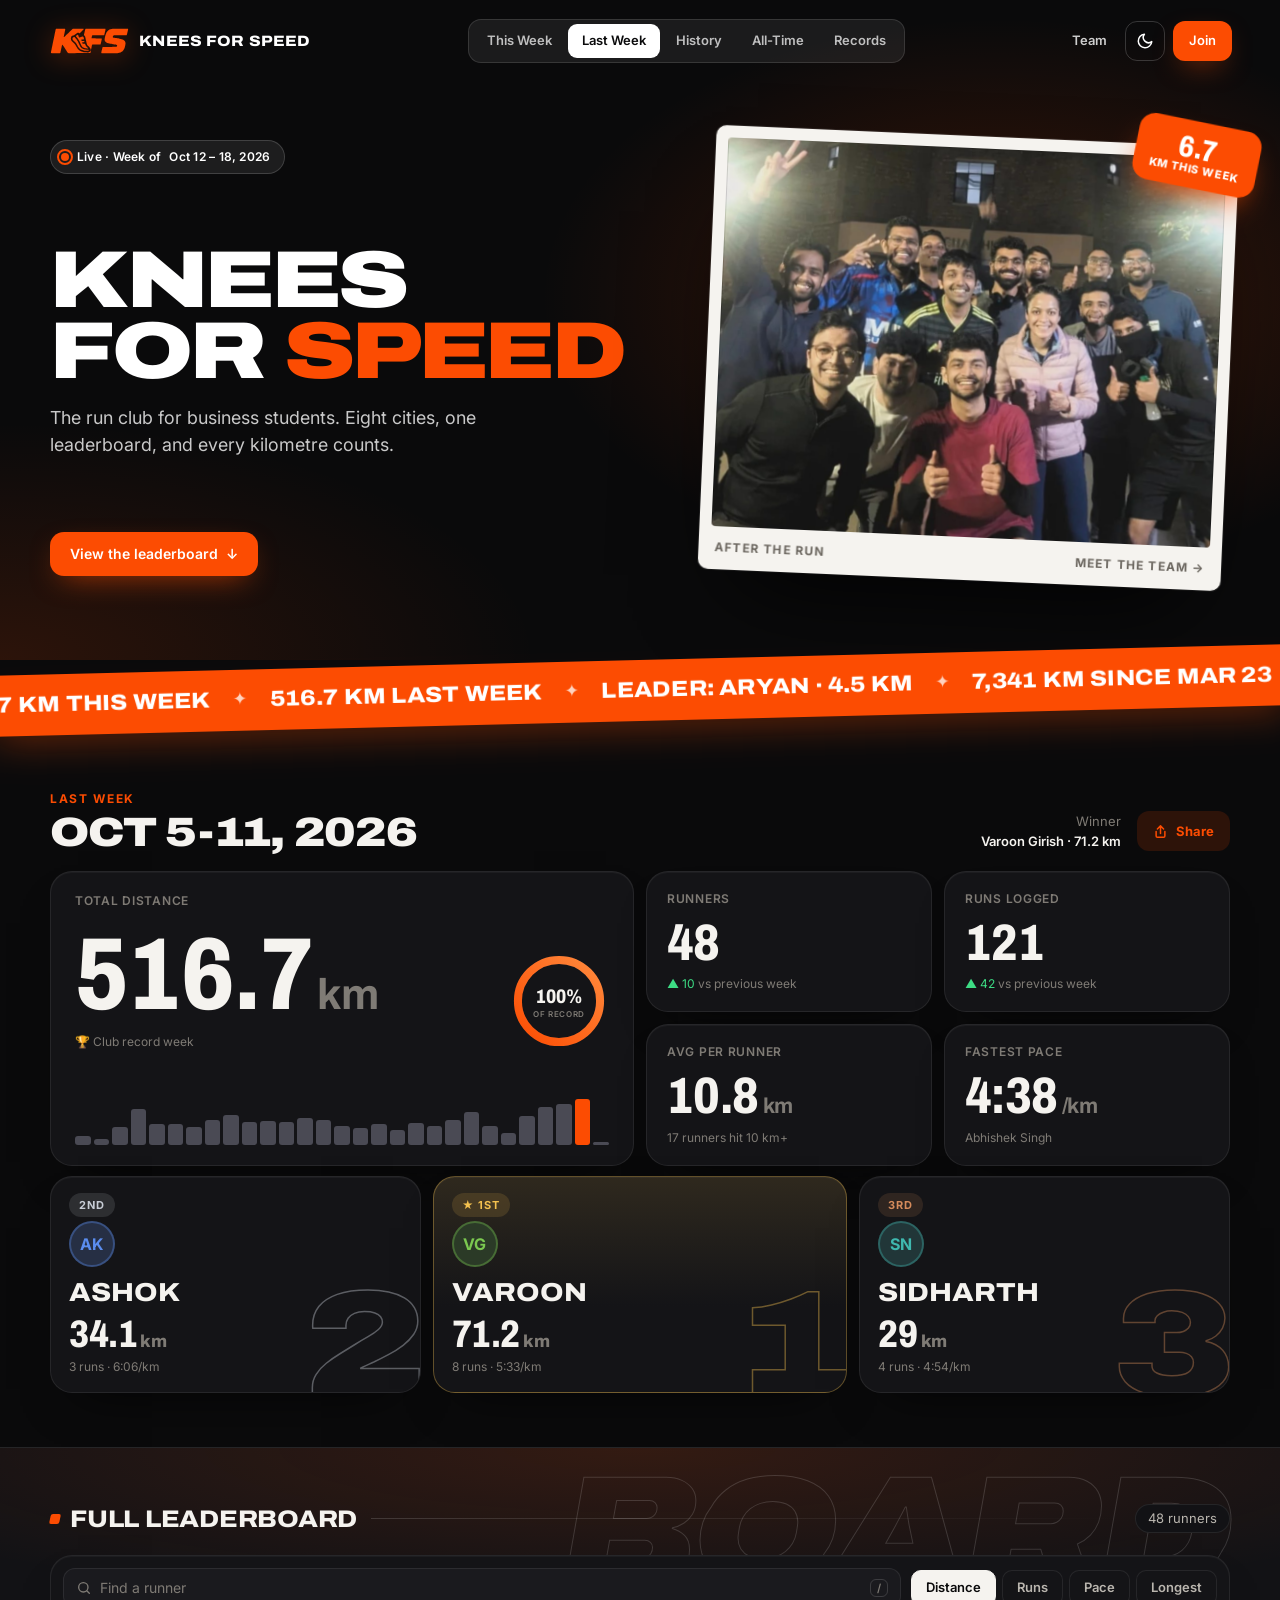
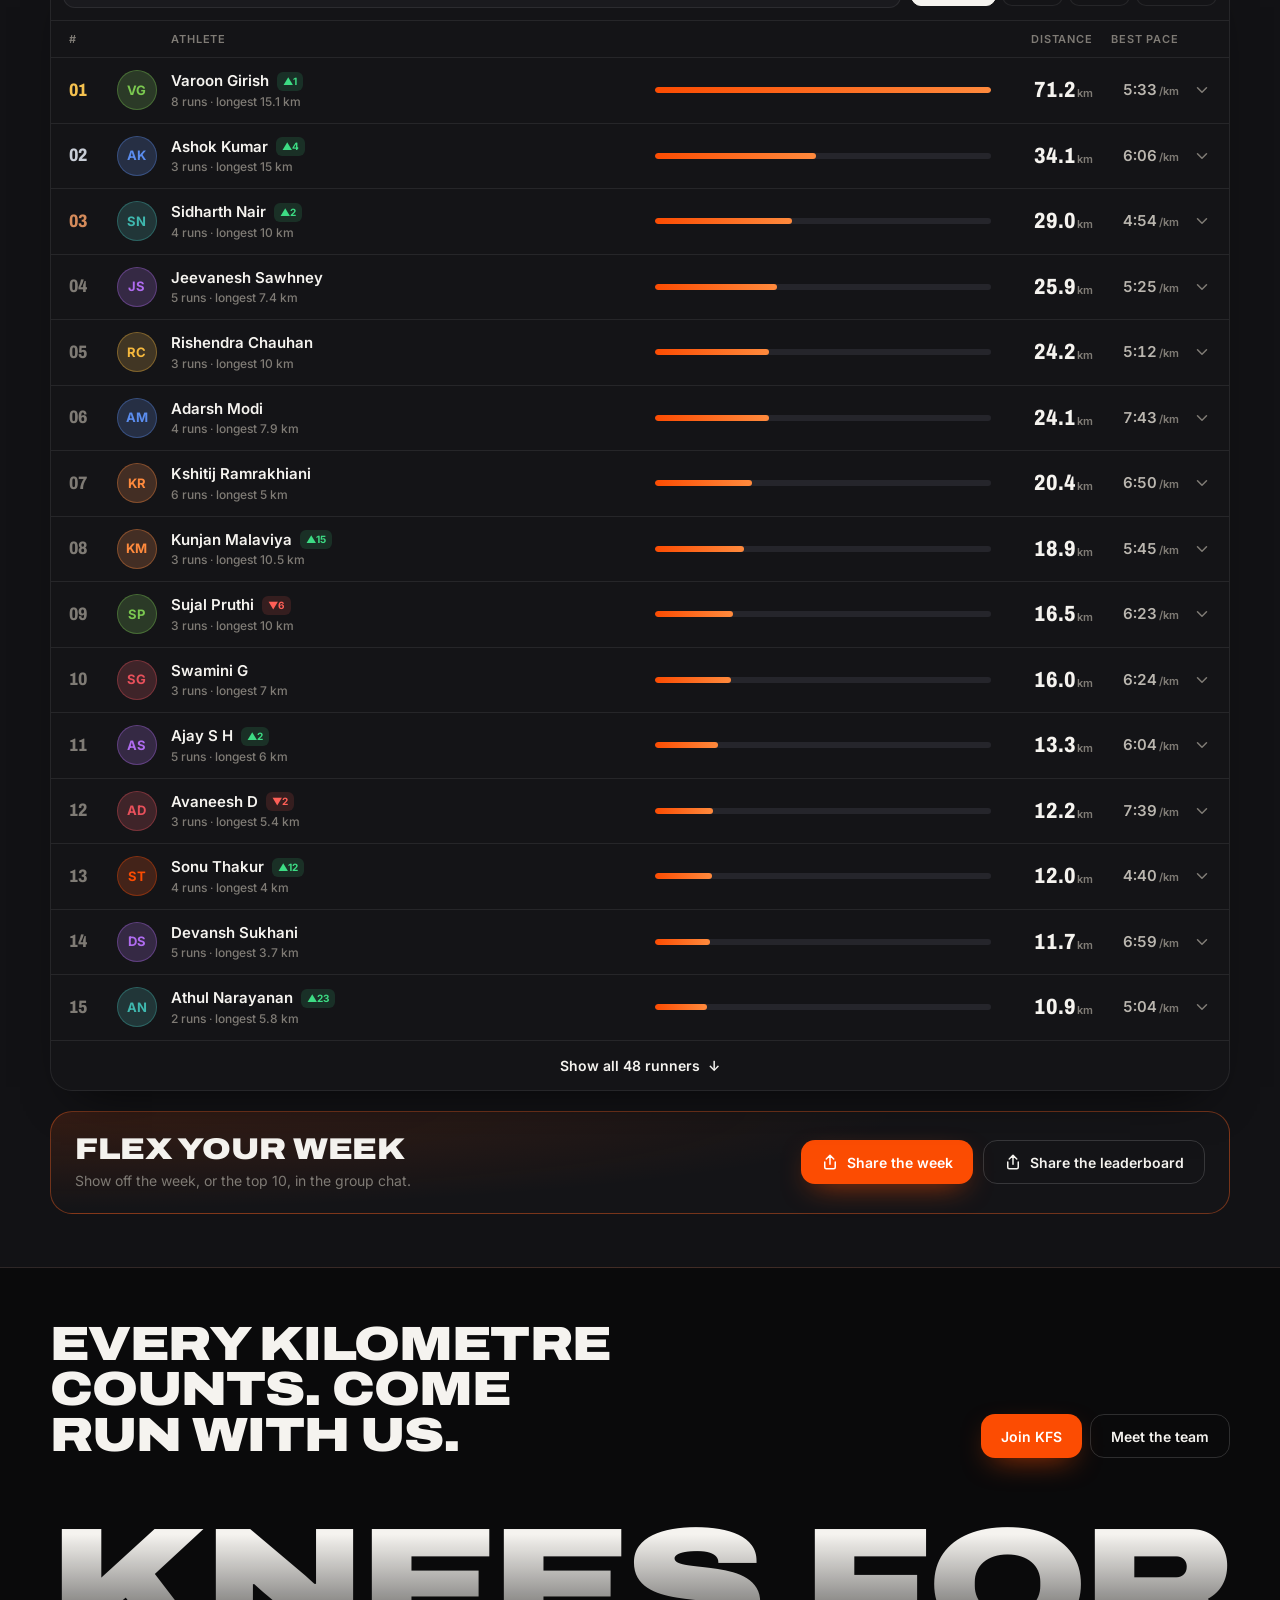
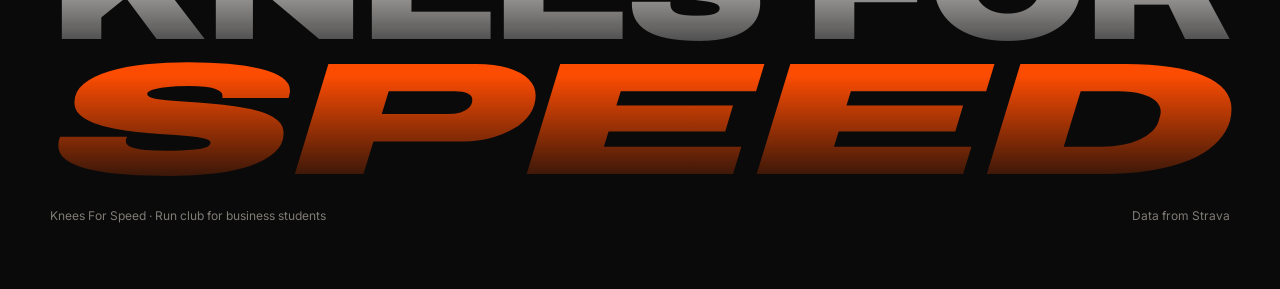
==== commit 472c25b0: "Publish KFS 2.0 preview from f64ab28" ====
--- a/index.html
+++ b/index.html
@@ -206,16 +206,16 @@
 <script>
 const hofData = {
   speed: {
-    "5K":  [{name:"Sidharth Nair",time:1239,timeStr:"20:39",pace:"4:07/km",attempts:[{timeStr:"20:39",pace:"4:07/km"},{timeStr:"21:58",pace:"4:23/km"},{timeStr:"22:32",pace:"4:29/km"},{timeStr:"23:39",pace:"4:43/km"},{timeStr:"23:54",pace:"4:46/km"}]},{name:"Swamini G",time:1359,timeStr:"22:39",pace:"4:31/km",attempts:[{timeStr:"22:39",pace:"4:31/km"},{timeStr:"26:03",pace:"5:12/km"},{timeStr:"31:13",pace:"6:11/km"},{timeStr:"32:28",pace:"6:28/km"},{timeStr:"33:17",pace:"6:00/km"}]},{name:"Bhargav Kumare",time:1380,timeStr:"23:00",pace:"4:36/km",attempts:[{timeStr:"23:00",pace:"4:36/km"},{timeStr:"24:00",pace:"4:48/km"},{timeStr:"26:36",pace:"5:05/km"},{timeStr:"27:00",pace:"4:49/km"},{timeStr:"39:35",pace:"7:54/km"}]},{name:"Abhishek Singh",time:1410,timeStr:"23:30",pace:"4:42/km",attempts:[{timeStr:"23:30",pace:"4:42/km"},{timeStr:"24:09",pace:"4:38/km"},{timeStr:"24:17",pace:"4:50/km"},{timeStr:"24:23",pace:"4:51/km"},{timeStr:"24:55",pace:"4:53/km"}]},{name:"Aditya Mudgal",time:1483,timeStr:"24:43",pace:"4:55/km",attempts:[{timeStr:"24:43",pace:"4:55/km"},{timeStr:"26:31",pace:"5:14/km"},{timeStr:"27:42",pace:"5:30/km"},{timeStr:"29:37",pace:"5:51/km"},{timeStr:"32:39",pace:"6:15/km"}]},{name:"Raj Thakrar",time:1497,timeStr:"24:57",pace:"4:59/km",attempts:[{timeStr:"24:57",pace:"4:59/km"},{timeStr:"26:57",pace:"5:22/km"},{timeStr:"32:24",pace:"6:24/km"},{timeStr:"38:58",pace:"7:46/km"}]},{name:"Athul Narayanan",time:1543,timeStr:"25:43",pace:"5:04/km",attempts:[{timeStr:"25:43",pace:"5:04/km"},{timeStr:"34:19",pace:"6:31/km"},{timeStr:"34:26",pace:"6:10/km"},{timeStr:"36:55",pace:"6:46/km"}]},{name:"Diplav Singh",time:1549,timeStr:"25:49",pace:"5:08/km",attempts:[{timeStr:"25:49",pace:"5:08/km"},{timeStr:"26:38",pace:"5:17/km"},{timeStr:"27:42",pace:"5:30/km"},{timeStr:"28:20",pace:"5:37/km"},{timeStr:"28:21",pace:"5:39/km"}]}],
-    "10K": [{name:"Sidharth Nair",time:2866,timeStr:"47:46",pace:"4:46/km",attempts:[{timeStr:"47:46",pace:"4:46/km"},{timeStr:"49:23",pace:"4:55/km"},{timeStr:"49:42",pace:"4:57/km"},{timeStr:"49:51",pace:"4:58/km"},{timeStr:"52:10",pace:"5:12/km"}]},{name:"Abhishek Singh",time:2905,timeStr:"48:25",pace:"4:50/km",attempts:[{timeStr:"48:25",pace:"4:50/km"},{timeStr:"50:14",pace:"5:13/km"},{timeStr:"57:41",pace:"5:41/km"},{timeStr:"57:41",pace:"5:41/km"},{timeStr:"1:02:52",pace:"6:10/km"}]},{name:"Rishendra Chauhan",time:3128,timeStr:"52:08",pace:"5:12/km",attempts:[{timeStr:"52:08",pace:"5:12/km"},{timeStr:"55:38",pace:"5:33/km"},{timeStr:"56:07",pace:"5:35/km"},{timeStr:"1:01:03",pace:"6:05/km"},{timeStr:"1:03:21",pace:"6:19/km"}]},{name:"Niranjan Neelakantan",time:3317,timeStr:"55:17",pace:"5:31/km",attempts:[{timeStr:"55:17",pace:"5:31/km"},{timeStr:"1:00:37",pace:"6:03/km"},{timeStr:"1:01:10",pace:"6:02/km"},{timeStr:"1:05:40",pace:"6:33/km"}]},{name:"Raj Thakrar",time:3416,timeStr:"56:56",pace:"5:41/km",attempts:[{timeStr:"56:56",pace:"5:41/km"}]},{name:"Rachit Mittal",time:3449,timeStr:"57:29",pace:"5:54/km",attempts:[{timeStr:"57:29",pace:"5:54/km"},{timeStr:"1:08:52",pace:"6:44/km"},{timeStr:"1:17:32",pace:"7:44/km"},{timeStr:"1:18:43",pace:"7:40/km"}]},{name:"Aditya Mudgal",time:3479,timeStr:"57:59",pace:"5:55/km",attempts:[{timeStr:"57:59",pace:"5:55/km"}]},{name:"Swadit Chandan",time:3488,timeStr:"58:08",pace:"5:48/km",attempts:[{timeStr:"58:08",pace:"5:48/km"},{timeStr:"59:53",pace:"5:59/km"},{timeStr:"1:02:50",pace:"6:16/km"},{timeStr:"1:02:54",pace:"6:11/km"},{timeStr:"1:05:39",pace:"6:30/km"}]}],
+    "5K":  [{name:"Sidharth Nair",time:1239,timeStr:"20:39",pace:"4:07/km",attempts:[{timeStr:"20:39",pace:"4:07/km"},{timeStr:"21:58",pace:"4:23/km"},{timeStr:"22:32",pace:"4:29/km"},{timeStr:"23:39",pace:"4:43/km"},{timeStr:"23:47",pace:"4:45/km"}]},{name:"Swamini G",time:1359,timeStr:"22:39",pace:"4:31/km",attempts:[{timeStr:"22:39",pace:"4:31/km"},{timeStr:"26:03",pace:"5:12/km"},{timeStr:"31:13",pace:"6:11/km"},{timeStr:"32:28",pace:"6:28/km"},{timeStr:"33:17",pace:"6:00/km"}]},{name:"Bhargav Kumare",time:1380,timeStr:"23:00",pace:"4:36/km",attempts:[{timeStr:"23:00",pace:"4:36/km"},{timeStr:"24:00",pace:"4:48/km"},{timeStr:"26:36",pace:"5:05/km"},{timeStr:"27:00",pace:"4:49/km"},{timeStr:"39:35",pace:"7:55/km"}]},{name:"Abhishek Singh",time:1410,timeStr:"23:30",pace:"4:42/km",attempts:[{timeStr:"23:30",pace:"4:42/km"},{timeStr:"23:47",pace:"4:42/km"},{timeStr:"24:09",pace:"4:38/km"},{timeStr:"24:17",pace:"4:50/km"},{timeStr:"24:23",pace:"4:51/km"}]},{name:"varoon girish",time:1464,timeStr:"24:24",pace:"4:51/km",attempts:[{timeStr:"24:24",pace:"4:51/km"},{timeStr:"24:39",pace:"4:55/km"},{timeStr:"26:49",pace:"5:21/km"}]},{name:"Aditya Mudgal",time:1483,timeStr:"24:43",pace:"4:55/km",attempts:[{timeStr:"24:43",pace:"4:55/km"},{timeStr:"26:31",pace:"5:15/km"},{timeStr:"27:42",pace:"5:30/km"},{timeStr:"29:37",pace:"5:51/km"},{timeStr:"31:23",pace:"6:10/km"}]},{name:"Raj Thakrar",time:1497,timeStr:"24:57",pace:"4:59/km",attempts:[{timeStr:"24:57",pace:"4:59/km"},{timeStr:"26:57",pace:"5:23/km"},{timeStr:"31:50",pace:"6:21/km"},{timeStr:"31:52",pace:"6:22/km"},{timeStr:"32:24",pace:"6:24/km"}]},{name:"Athul Narayanan",time:1543,timeStr:"25:43",pace:"5:04/km",attempts:[{timeStr:"25:43",pace:"5:04/km"},{timeStr:"34:19",pace:"6:31/km"},{timeStr:"34:26",pace:"6:10/km"},{timeStr:"36:55",pace:"6:46/km"}]}],
+    "10K": [{name:"Sidharth Nair",time:2866,timeStr:"47:46",pace:"4:46/km",attempts:[{timeStr:"47:46",pace:"4:46/km"},{timeStr:"49:23",pace:"4:55/km"},{timeStr:"49:42",pace:"4:57/km"},{timeStr:"49:51",pace:"4:58/km"},{timeStr:"52:10",pace:"5:12/km"}]},{name:"Abhishek Singh",time:2905,timeStr:"48:25",pace:"4:50/km",attempts:[{timeStr:"48:25",pace:"4:50/km"},{timeStr:"50:14",pace:"5:13/km"},{timeStr:"57:41",pace:"5:41/km"},{timeStr:"1:02:52",pace:"6:10/km"}]},{name:"Rishendra Chauhan",time:3128,timeStr:"52:08",pace:"5:12/km",attempts:[{timeStr:"52:08",pace:"5:12/km"},{timeStr:"54:49",pace:"5:28/km"},{timeStr:"55:38",pace:"5:33/km"},{timeStr:"56:07",pace:"5:36/km"},{timeStr:"1:00:00",pace:"5:59/km"}]},{name:"Bhargav Kumare",time:3233,timeStr:"53:53",pace:"5:22/km",attempts:[{timeStr:"53:53",pace:"5:22/km"},{timeStr:"55:22",pace:"5:31/km"},{timeStr:"57:14",pace:"5:43/km"},{timeStr:"58:02",pace:"5:47/km"},{timeStr:"59:20",pace:"5:54/km"}]},{name:"Niranjan Neelakantan",time:3317,timeStr:"55:17",pace:"5:31/km",attempts:[{timeStr:"55:17",pace:"5:31/km"},{timeStr:"1:00:37",pace:"6:03/km"},{timeStr:"1:01:10",pace:"6:02/km"},{timeStr:"1:05:40",pace:"6:33/km"}]},{name:"Raj Thakrar",time:3416,timeStr:"56:56",pace:"5:41/km",attempts:[{timeStr:"56:56",pace:"5:41/km"},{timeStr:"1:00:00",pace:"6:00/km"},{timeStr:"2:18:00",pace:"13:24/km"}]},{name:"Rachit Mittal",time:3449,timeStr:"57:29",pace:"5:54/km",attempts:[{timeStr:"57:29",pace:"5:54/km"},{timeStr:"1:08:52",pace:"6:44/km"},{timeStr:"1:17:32",pace:"7:44/km"},{timeStr:"1:18:43",pace:"7:40/km"}]},{name:"Aditya Mudgal",time:3479,timeStr:"57:59",pace:"5:55/km",attempts:[{timeStr:"57:59",pace:"5:55/km"}]}],
     "21K": [{name:"Sidharth Nair",time:6102,timeStr:"1:41:42",pace:"4:49/km",attempts:[{timeStr:"1:41:42",pace:"4:49/km"},{timeStr:"1:44:23",pace:"4:56/km"},{timeStr:"1:47:32",pace:"5:05/km"},{timeStr:"1:57:49",pace:"5:34/km"}]},{name:"Rishendra Chauhan",time:7226,timeStr:"2:00:26",pace:"5:42/km",attempts:[{timeStr:"2:00:26",pace:"5:42/km"}]},{name:"Ashok Kumar",time:7537,timeStr:"2:05:37",pace:"5:57/km",attempts:[{timeStr:"2:05:37",pace:"5:57/km"}]},{name:"Bhargav Kumare",time:8095,timeStr:"2:14:55",pace:"6:23/km",attempts:[{timeStr:"2:14:55",pace:"6:23/km"}]},{name:"Anurup De",time:8409,timeStr:"2:20:09",pace:"6:31/km",attempts:[{timeStr:"2:20:09",pace:"6:31/km"},{timeStr:"2:41:21",pace:"7:37/km"}]},{name:"Swadit Chandan",time:8481,timeStr:"2:21:21",pace:"6:41/km",attempts:[{timeStr:"2:21:21",pace:"6:41/km"},{timeStr:"2:23:19",pace:"6:47/km"},{timeStr:"2:26:51",pace:"6:57/km"},{timeStr:"2:34:22",pace:"7:18/km"},{timeStr:"2:34:56",pace:"7:20/km"}]},{name:"Niranjan Neelakantan",time:8544,timeStr:"2:22:24",pace:"6:44/km",attempts:[{timeStr:"2:22:24",pace:"6:44/km"}]},{name:"Mihir Pandit",time:10581,timeStr:"2:56:21",pace:"8:21/km",attempts:[{timeStr:"2:56:21",pace:"8:21/km"}]}],
-    "42K": []
+    "42K": [{name:"Bhargav Kumare",time:17431,timeStr:"4:50:31",pace:"6:38/km",attempts:[{timeStr:"4:50:31",pace:"6:38/km"}]}]
   },
   individual: {
-    longestRun:   [{name:"Bhargav Kumare",val:43.8},{name:"Mihir Pandit",val:27.3},{name:"Sakha Ghotekar",val:23.0}],
+    longestRun:   [{name:"Bhargav Kumare",val:43.8},{name:"Mihir Pandit",val:27.4},{name:"Sakha Ghotekar",val:23.0}],
     mostKmWeek:   [{name:"varoon girish",val:71.2,week:"Oct 5 – 11, 2026"},{name:"Swadit Chandan",val:52.0,week:"Sep 28 – Oct 4, 2026"},{name:"Bhargav Kumare",val:50.3,week:"Apr 6 – 12, 2026"}],
     mostRunsWeek: [{name:"Devansh Sukhani",val:9,week:"Jun 29 – Jul 5, 2026"},{name:"Saksham G",val:9,week:"Jun 1 – 7, 2026"},{name:"varoon girish",val:8,week:"Oct 5 – 11, 2026"}],
-    mostWeeks:    [{name:"Ashok Kumar",val:23},{name:"Rishendra Chauhan",val:23},{name:"Srijan Shrey",val:20}]
+    mostWeeks:    [{name:"Ashok Kumar",val:23},{name:"Rishendra Chauhan",val:23},{name:"Niranjan Neelakantan",val:21}]
   },
   club: {
     bestWeekKm:  {val:516.7,runners:48,week:"Oct 5 – 11, 2026"},
@@ -1011,7 +1011,6 @@
       { name: "Nachiket Pethe", distance: 10.2, runs: 2, longest: 5.2, pace: "6:05", paceVal: 365, avgPace: "--", avgPaceVal: 9999, elev: "79m" },
       { name: "Anurup De", distance: 9.0, runs: 4, longest: 2.7, pace: "6:22", paceVal: 382, avgPace: "--", avgPaceVal: 9999, elev: "11m" },
       { name: "Kaushik Karmarkar", distance: 8.6, runs: 2, longest: 4.5, pace: "6:47", paceVal: 407, avgPace: "--", avgPaceVal: 9999, elev: "28m" },
-      { name: "Burger Bacha", distance: 6.0, runs: 2, longest: 3.0, pace: "8:58", paceVal: 538, avgPace: "--", avgPaceVal: 9999, elev: "13m" },
       { name: "Sujal Pruthi", distance: 3.4, runs: 1, longest: 3.4, pace: "7:39", paceVal: 459, avgPace: "--", avgPaceVal: 9999, elev: "26m" },
       { name: "A J", distance: 3.2, runs: 1, longest: 3.2, pace: "5:52", paceVal: 352, avgPace: "--", avgPaceVal: 9999, elev: "6m" },
       { name: "Vibhor Gupta", distance: 3.1, runs: 2, longest: 2.0, pace: "7:21", paceVal: 441, avgPace: "--", avgPaceVal: 9999, elev: "6m" },
@@ -1047,11 +1046,11 @@
       { name: "Bhargav Kumare", distance: 10.0, runs: 1, longest: 10.0, pace: "5:59", paceVal: 359, avgPace: "--", avgPaceVal: 9999, elev: "22m" },
       { name: "Raj Thakrar", distance: 8.0, runs: 2, longest: 7.2, pace: "8:08", paceVal: 488, avgPace: "--", avgPaceVal: 9999, elev: "4m" },
       { name: "Swadit Chandan", distance: 7.8, runs: 2, longest: 5.0, pace: "6:35", paceVal: 395, avgPace: "--", avgPaceVal: 9999, elev: "65m" },
-      { name: "Niranjan N.", distance: 7.6, runs: 2, longest: 4.5, pace: "6:00", paceVal: 360, avgPace: "--", avgPaceVal: 9999, elev: "33m" },
+      { name: "Niranjan Neelakantan", distance: 7.6, runs: 2, longest: 4.5, pace: "6:00", paceVal: 360, avgPace: "--", avgPaceVal: 9999, elev: "33m" },
       { name: "Aryaman Agrawal", distance: 7.2, runs: 1, longest: 7.2, pace: "8:29", paceVal: 509, avgPace: "--", avgPaceVal: 9999, elev: "4m" },
       { name: "Gururaj M", distance: 6.2, runs: 3, longest: 2.1, pace: "5:14", paceVal: 314, avgPace: "--", avgPaceVal: 9999, elev: "39m" },
       { name: "Nachiket Pethe", distance: 5.0, runs: 1, longest: 5.0, pace: "6:23", paceVal: 383, avgPace: "--", avgPaceVal: 9999, elev: "--" },
-      { name: "Ayaan K. Pathan", distance: 4.9, runs: 1, longest: 4.9, pace: "7:11", paceVal: 431, avgPace: "--", avgPaceVal: 9999, elev: "31m" },
+      { name: "Ayaan Khan Pathan", distance: 4.9, runs: 1, longest: 4.9, pace: "7:11", paceVal: 431, avgPace: "--", avgPaceVal: 9999, elev: "31m" },
       { name: "Sourabh M", distance: 2.8, runs: 1, longest: 2.8, pace: "7:10", paceVal: 430, avgPace: "--", avgPaceVal: 9999, elev: "--" },
       { name: "Swati Negi", distance: 1.0, runs: 1, longest: 1.0, pace: "9:50", paceVal: 590, avgPace: "--", avgPaceVal: 9999, elev: "6m" }
     ]
